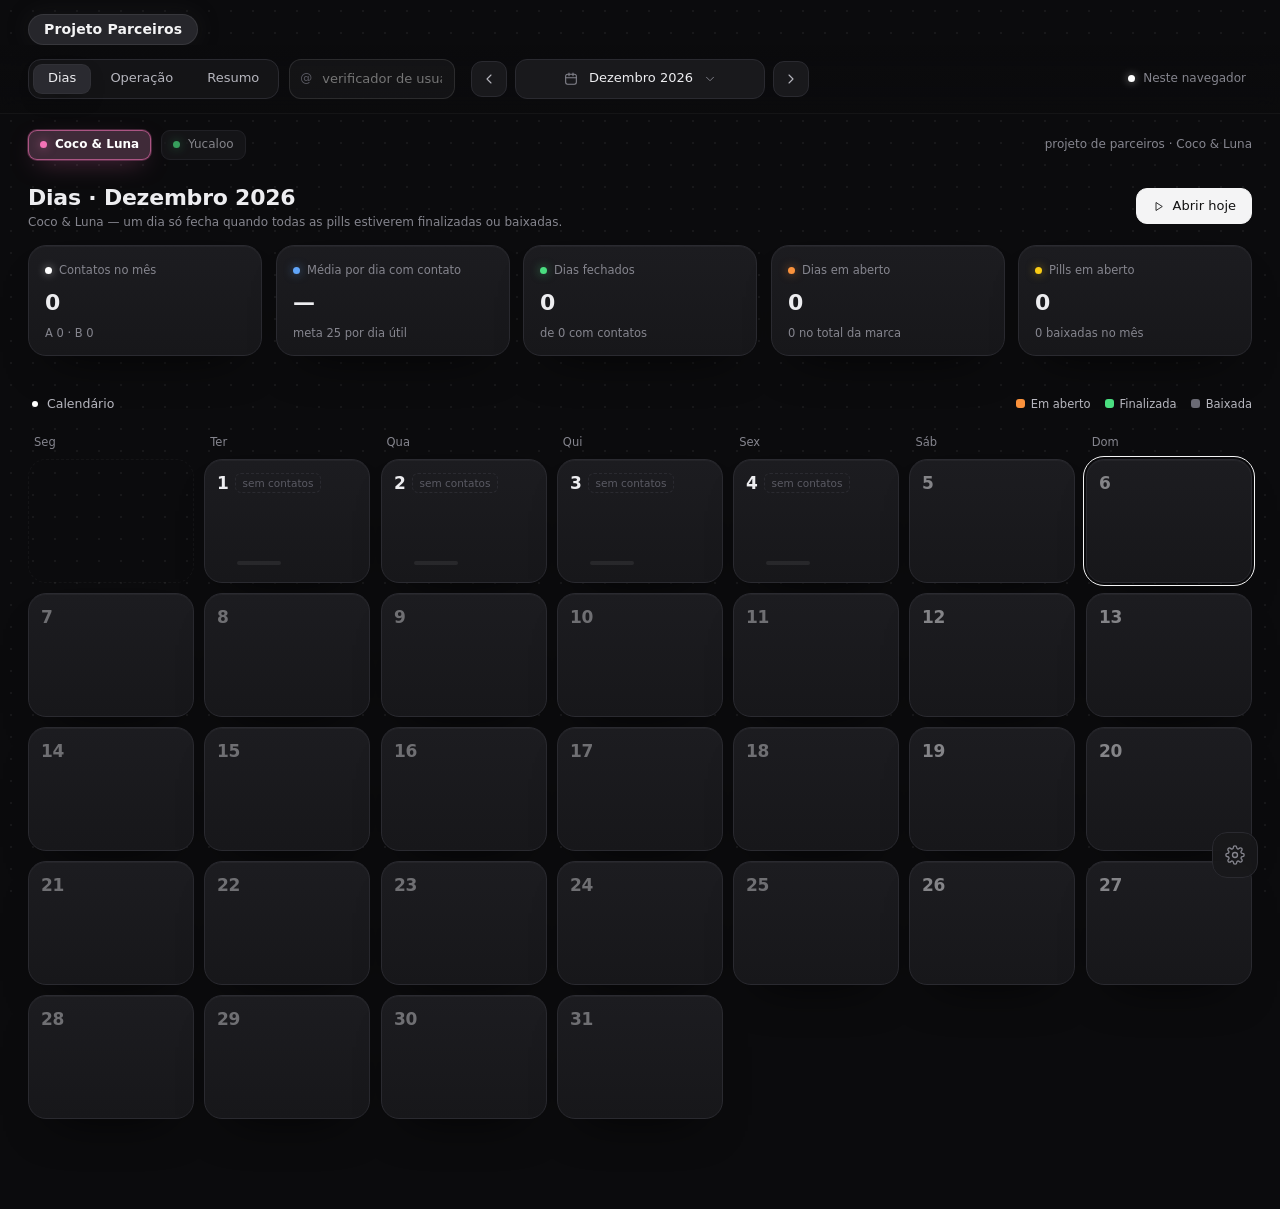
==== parceiros/index.html @ 81292391 "Parceiros: um painel por país (BR/US) com bandeiras no topo; marca em destaque na operação Co-Author" ====
<!doctype html>
<html lang="pt-BR"><head><meta charset="utf-8"><meta name="viewport" content="width=device-width,initial-scale=1,viewport-fit=cover">
<meta name="theme-color" content="#0b0b0d">
<title>Projeto Parceiros</title>
<style>
:root{box-sizing:border-box;padding-top:env(safe-area-inset-top,0px);padding-bottom:env(safe-area-inset-bottom,0px)}html{scroll-padding-top:env(safe-area-inset-top,0px)}[hidden]:not([hidden=until-found i]){display:none!important}
:root{
  --bg:#0b0b0d; --canvas:#101012; --node:#19191c; --node-2:#1f1f23; --well:#141416; --line:#2a2a30; --line-2:#36363d;
  --text:#ededf0; --text-2:#b6b6be; --muted:#85858e; --dim:#5a5a63;
  --green:#4ade80; --yellow:#facc15; --red:#f87171; --blue:#60a5fa; --pink:#f472b6; --orange:#fb923c; --violet:#a78bfa; --cyan:#22d3ee;
  --accent:#e7e7ea; --radius:18px; --r-sm:12px;
  --ease:cubic-bezier(.2,.8,.2,1);
  --font:"Inter","SF Pro Display","Segoe UI Variable","Segoe UI",system-ui,-apple-system,Roboto,"Helvetica Neue",Arial,sans-serif;
  --mono:"JetBrains Mono","SF Mono",ui-monospace,Menlo,Consolas,monospace;
  color-scheme:dark;
  --gut:max(28px,calc((100vw - 1560px) / 2));
}
*{box-sizing:border-box;margin:0;padding:0}
html,body{height:100%}
body{background:var(--bg);color:var(--text);font-family:var(--font);font-size:13px;line-height:1.45;-webkit-font-smoothing:antialiased;overflow-x:hidden;
  background-image:radial-gradient(rgba(255,255,255,.055) 1px,transparent 1.2px);background-size:22px 22px;background-attachment:fixed}
button,input,select,textarea{font:inherit;color:inherit}
button{cursor:pointer;background:none;border:0}
::selection{background:rgba(96,165,250,.35)}
.num,.mono{font-variant-numeric:tabular-nums}
.mono{font-family:var(--mono);font-size:11.5px}
svg.i{width:16px;height:16px;stroke:currentColor;fill:none;stroke-width:1.6;stroke-linecap:round;stroke-linejoin:round;flex:none}

/* ---------- top bar ---------- */
.top{position:sticky;top:env(safe-area-inset-top,0px);z-index:40;display:grid;grid-template-columns:1fr auto 1fr;align-items:center;gap:16px;padding:14px var(--gut);
  background:linear-gradient(180deg,rgba(11,11,13,.96),rgba(11,11,13,.78));backdrop-filter:blur(14px);-webkit-backdrop-filter:blur(14px);border-bottom:1px solid rgba(255,255,255,.04)}
.top-l{display:flex;align-items:center;gap:10px;min-width:0}
.logo{width:34px;height:34px;display:grid;place-items:center;border-radius:11px;margin-right:6px}
.logo svg{width:24px;height:24px}
.pill{height:36px;padding:0 15px;border-radius:11px;background:var(--node);border:1px solid var(--line);display:inline-flex;align-items:center;gap:8px;color:var(--text-2);
  transition:background .25s var(--ease),color .25s,border-color .25s,transform .2s var(--ease);white-space:nowrap}
.pill:hover{background:var(--node-2);color:var(--text)}
.pill:active{transform:scale(.97)}
.pill.on{background:#26262b;color:var(--text);border-color:var(--line-2);box-shadow:0 0 0 1px rgba(255,255,255,.03) inset,0 8px 24px -12px rgba(0,0,0,.8)}
.pill.white{background:#f4f4f5;color:#111;border-color:#f4f4f5;font-weight:500}
.pill.white:hover{background:#fff}
.pill.ghost{background:transparent}
.pill.sm{height:30px;padding:0 11px;border-radius:9px;font-size:12px}
.pill.icon{width:36px;padding:0;justify-content:center}
.pill.sm.icon{width:30px}
.pill.danger{color:var(--red)}
.pill:disabled{opacity:.4;pointer-events:none}
.seg{display:inline-flex;gap:4px;padding:4px;border-radius:13px;background:rgba(25,25,28,.7);border:1px solid var(--line)}
.seg .pill{height:30px;border:0;background:transparent;border-radius:9px}
.seg .pill.on{background:#2a2a30}
.dot{width:7px;height:7px;border-radius:50%;background:var(--dim);flex:none;display:inline-block}
.dot.g{background:var(--green);box-shadow:0 0 10px rgba(74,222,128,.55)}
.dot.y{background:var(--yellow);box-shadow:0 0 10px rgba(250,204,21,.5)}
.dot.r{background:var(--red);box-shadow:0 0 10px rgba(248,113,113,.5)}
.dot.b{background:var(--blue);box-shadow:0 0 10px rgba(96,165,250,.55)}
.dot.w{background:#fff;box-shadow:0 0 8px rgba(255,255,255,.5)}
.month{display:flex;align-items:center;gap:8px}
.month-btn{height:40px;padding:0 20px;border-radius:12px;background:var(--node);border:1px solid var(--line);display:flex;align-items:center;gap:10px;font-weight:500;min-width:200px;justify-content:center;transition:background .2s}
.month-btn:hover{background:var(--node-2)}
.top-r{display:flex;justify-content:flex-end;align-items:center;gap:8px}
.hcheck{position:relative;width:230px;min-width:0}
.hcheck .inp{width:100%;height:40px;border-radius:12px;background:rgba(255,255,255,.04);border-color:rgba(255,255,255,.1);padding-left:30px;transition:border-color .2s var(--ease),background .2s var(--ease)}
.hcheck .inp:focus{outline:none;border-color:rgba(255,255,255,.2);background:rgba(255,255,255,.06)}
.hcheck .pre{left:13px;font-size:13px}
.hc-res{position:absolute;left:0;top:calc(100% + 8px);width:400px;max-width:calc(100vw - 32px);z-index:60;padding:10px;border-radius:14px;background:rgba(28,28,32,.92);border:1px solid rgba(255,255,255,.12);backdrop-filter:blur(18px) saturate(1.4);-webkit-backdrop-filter:blur(18px) saturate(1.4);box-shadow:0 24px 48px -20px rgba(0,0,0,.9);opacity:0;transform:translateY(-4px);pointer-events:none;transition:opacity .18s var(--ease),transform .18s var(--ease)}
.hcheck.open .hc-res:not(:empty){opacity:1;transform:none;pointer-events:auto}
.hc-v{display:flex;align-items:center;gap:9px;padding:4px 4px 8px;font-weight:500}
.hc-v .sub{font-weight:400;margin-left:auto;white-space:nowrap}
.hc-v.ok{color:var(--green)}.hc-v.no{color:var(--yellow)}.hc-v.run{color:#fb923c}
.hc-row{display:flex;align-items:flex-start;gap:9px;width:100%;padding:8px;border-radius:10px;text-align:left;color:var(--text-2);cursor:pointer;transition:background .15s}
.hc-row:hover{background:rgba(255,255,255,.06)}
.hc-row>.dot{margin-top:5px}.hc-row .hc-b{flex:1;min-width:0}.hc-row .hc-l{display:flex;align-items:center;gap:6px}.hc-row .hc-l .flag,.hc-row .hc-l svg{flex:none}
.hc-row small{display:block;color:var(--muted);font-size:11.5px;margin-top:3px}
.hc-st{flex:none;margin-left:auto;font-size:11px;padding:3px 8px;border-radius:20px;border:1px solid rgba(255,255,255,.12);white-space:nowrap}
.save-st{display:flex;align-items:center;gap:8px;font-size:12px;color:var(--muted);padding:0 6px;white-space:nowrap}
.brandbar{display:flex;align-items:center;gap:10px;padding:16px var(--gut) 0}
.c-flags .pill{padding:0 9px}.c-flags svg{width:22px;height:15px;border-radius:3px;display:block;opacity:.45;filter:saturate(.5);transition:opacity .2s,filter .2s}.c-flags .pill.on svg,.c-flags .pill:hover svg{opacity:1;filter:none}
.bpill.on{background:color-mix(in srgb,var(--bc) 16%,#1c1c20);border-color:color-mix(in srgb,var(--bc) 60%,transparent);box-shadow:0 0 0 1px color-mix(in srgb,var(--bc) 25%,transparent),0 8px 26px -10px color-mix(in srgb,var(--bc) 55%,transparent);color:#fff;font-weight:600}
.bpill:not(.on){opacity:.7}.bpill:not(.on):hover{opacity:1}
.tree-node.branded{border-color:color-mix(in srgb,var(--bc) 45%,var(--line));box-shadow:0 0 0 1px color-mix(in srgb,var(--bc) 14%,transparent),0 0 60px -24px color-mix(in srgb,var(--bc) 70%,transparent),0 24px 48px -28px rgba(0,0,0,.85)}
.brand-tag{display:inline-flex;align-items:center;gap:9px;height:32px;padding:0 14px;border-radius:11px;font-size:14px;font-weight:600;color:#fff;background:color-mix(in srgb,var(--bc) 18%,rgba(255,255,255,.03));border:1px solid color-mix(in srgb,var(--bc) 55%,transparent);backdrop-filter:blur(10px) saturate(1.4);-webkit-backdrop-filter:blur(10px) saturate(1.4)}
.brand-tag .dot{width:9px;height:9px;border-radius:50%;background:var(--bc);box-shadow:0 0 10px var(--bc)}
.brand-tag small{font-size:11.5px;font-weight:400;color:var(--muted)}.brand-tag small:empty{display:none}
.brand-tag.sm{height:24px;padding:0 9px;font-size:12px;border-radius:8px;gap:7px}.brand-tag.sm .dot{width:7px;height:7px}
@media (max-width:600px){.op-acts{flex-wrap:wrap}.op-acts .op-sel{flex:1 1 100%}.op-acts .op-sel .inp{width:100%}.op-acts>.pill.white{flex:1 1 100%;justify-content:center}}
.np-b{margin-left:8px;padding:2px 8px;border-radius:7px;font-size:12px;font-weight:600;color:#fff;background:var(--bc)}
._unused{}
.logo-slot{position:relative;display:flex;align-items:center;justify-content:center;gap:10px;height:74px;min-width:260px;padding:0 22px;border-radius:16px;border:1px dashed var(--line-2);color:var(--muted);background:rgba(25,25,28,.5);transition:all .25s var(--ease);cursor:pointer}
.logo-slot:hover{color:var(--text);border-color:#55555e}
.logo-slot.has{border-color:transparent;background:none;min-width:0;padding:0}
.logo-slot.has:hover{border-color:var(--line)}
.logo-slot img{max-height:74px;width:auto;max-width:min(520px,80vw);display:block;transition:transform .4s var(--ease),filter .4s}
.logo-slot.has:hover img{transform:scale(1.02);filter:drop-shadow(0 0 18px rgba(255,255,255,.12))}
.logo-x{position:absolute;top:-8px;right:-8px;width:24px;height:24px;border-radius:50%;background:#26262b;border:1px solid var(--line-2);display:grid;place-items:center;opacity:0;transition:opacity .2s;color:var(--text-2)}
.logo-x svg{width:12px;height:12px}
.logo-slot.has:hover .logo-x{opacity:1}
.sub{color:var(--muted);font-size:12px}
.title-c{text-align:center;color:var(--muted);font-size:12px;letter-spacing:.02em;padding-top:10px}

/* ---------- layout ---------- */
main{padding:22px var(--gut) 90px}
.view{animation:viewIn .5s var(--ease) both}
@keyframes viewIn{from{opacity:0;transform:translateY(10px)}to{opacity:1;transform:none}}
.rise{animation:rise .6s var(--ease) both;animation-delay:calc(var(--d,0) * 55ms)}
@keyframes rise{from{opacity:0;transform:translateY(14px) scale(.985)}to{opacity:1;transform:none}}
.label{display:flex;align-items:center;gap:9px;color:var(--text-2);font-size:12.5px;margin:0 0 10px 4px;min-height:40px}
.label .dot{background:#fff;width:6px;height:6px}
.node{position:relative;background:linear-gradient(180deg,#1c1c20,#17171a);border:1px solid var(--line);border-radius:var(--radius);
  box-shadow:0 1px 0 rgba(255,255,255,.035) inset,0 24px 48px -28px rgba(0,0,0,.85);transition:border-color .3s,transform .3s var(--ease),box-shadow .3s}
.node.pad{padding:18px}
.node.hov:hover{border-color:var(--line-2);transform:translateY(-2px)}
.well{background:var(--well);border:1px solid rgba(255,255,255,.04);border-radius:var(--r-sm)}
.node-h{display:flex;align-items:center;justify-content:space-between;gap:10px;margin-bottom:14px}
.node-h .t{display:flex;align-items:center;gap:9px;font-weight:500}
.glow{overflow:hidden}
.glow::before{content:"";position:absolute;inset:-40% -30% auto auto;width:70%;height:120%;pointer-events:none;
  background:radial-gradient(closest-side,var(--gc,rgba(244,114,182,.22)),transparent 70%);filter:blur(10px);opacity:.9;animation:breathe 7s ease-in-out infinite}
.glow::after{content:"";position:absolute;inset:auto auto -50% -20%;width:60%;height:100%;pointer-events:none;
  background:radial-gradient(closest-side,var(--gc2,rgba(96,165,250,.16)),transparent 70%);filter:blur(10px);animation:breathe 9s ease-in-out infinite reverse}
@keyframes breathe{0%,100%{transform:translate(0,0) scale(1);opacity:.75}50%{transform:translate(-14px,10px) scale(1.12);opacity:1}}
.glow>*{position:relative;z-index:1}
.grid{display:grid;gap:18px}
.g2{grid-template-columns:1fr 1fr}
.g3{grid-template-columns:repeat(3,1fr)}
.row{display:flex;align-items:center;gap:10px}
.between{display:flex;align-items:center;justify-content:space-between;gap:12px}
.sp{flex:1}
.mt{margin-top:18px}.mt2{margin-top:28px}.mb{margin-bottom:14px}
h1{font-size:22px;font-weight:600;letter-spacing:-.01em}
h2{font-size:15px;font-weight:600}
h3{font-size:13px;font-weight:600}
.muted{color:var(--muted)}.dim{color:var(--dim)}
.pos{color:var(--green)}.neg{color:var(--red)}
.tag{display:inline-flex;align-items:center;gap:6px;height:22px;padding:0 8px;border-radius:7px;font-size:11px;background:#232328;color:var(--text-2);border:1px solid var(--line)}
.tag.g{background:rgba(74,222,128,.12);color:#86efac;border-color:rgba(74,222,128,.25)}
.tag.r{background:rgba(248,113,113,.12);color:#fca5a5;border-color:rgba(248,113,113,.25)}
.tag.y{background:rgba(250,204,21,.12);color:#fde68a;border-color:rgba(250,204,21,.25)}
.tag.b{background:rgba(96,165,250,.12);color:#bfdbfe;border-color:rgba(96,165,250,.25)}
.cursor-tag{position:absolute;padding:2px 8px;border-radius:6px;font-size:11px;font-weight:500;color:#111;pointer-events:none}

/* ---------- KPI ---------- */
.kpis{display:grid;grid-template-columns:repeat(6,1fr);gap:14px}
.kpi{padding:16px 16px 14px}
.kpi .k{color:var(--muted);font-size:11.5px;display:flex;align-items:center;gap:7px}
.kpi .v{font-size:22px;font-weight:600;letter-spacing:-.02em;margin:8px 0 6px;white-space:nowrap}
.kpi .d{font-size:11.5px;display:flex;align-items:center;gap:6px;color:var(--muted)}
.delta{display:inline-flex;align-items:center;gap:3px;font-weight:500}
.delta.up{color:var(--green)}.delta.down{color:var(--red)}.delta.flat{color:var(--muted)}

/* ---------- flow ---------- */
.flow{position:relative;display:grid;grid-template-columns:minmax(220px,1fr) minmax(260px,1.15fr) minmax(250px,1fr);gap:80px;align-items:center;padding:8px 4px}
.flow svg.wires{position:absolute;inset:0;width:100%;height:100%;pointer-events:none;overflow:visible;z-index:0}
.flow .col{display:flex;flex-direction:column;gap:12px;position:relative;z-index:1}
.chnode{padding:12px 14px;display:grid;grid-template-columns:auto 1fr auto;gap:4px 10px;align-items:center}
.chnode .nm{font-weight:500;font-size:12.5px;white-space:nowrap;overflow:hidden;text-overflow:ellipsis}
.chnode .vv{font-weight:600}
.chnode .ss{grid-column:2/4;display:flex;justify-content:space-between;color:var(--muted);font-size:11.5px}
.chnode.zero{opacity:.55}
.port{position:absolute;width:9px;height:9px;border-radius:50%;background:#0b0b0d;border:2px solid var(--line-2);top:50%;transform:translateY(-50%)}
.port.r{right:-5px}.port.l{left:-5px}
.wire{fill:none;stroke-linecap:round}
.wire.flowing{stroke-dasharray:3 9;animation:flow 1.6s linear infinite}
@keyframes flow{to{stroke-dashoffset:-24}}
@keyframes draw{to{stroke-dashoffset:0}}
.stat-list{display:flex;flex-direction:column}
.stat-list .li{display:flex;justify-content:space-between;align-items:center;padding:7px 2px;border-bottom:1px dashed rgba(255,255,255,.06);gap:10px}
.stat-list .li:last-child{border-bottom:0}
.stat-list .li .lk{color:var(--muted);display:flex;align-items:center;gap:8px}
.big{font-size:30px;font-weight:600;letter-spacing:-.03em}
.result-node{--gc:rgba(74,222,128,.22);--gc2:rgba(96,165,250,.18)}
.result-node.neg{--gc:rgba(248,113,113,.25);--gc2:rgba(244,114,182,.18)}

/* ---------- DRE ---------- */
.dre .ln{display:grid;grid-template-columns:minmax(230px,1.5fr) 1.2fr 110px 56px;gap:12px;align-items:center;padding:8px 6px;border-radius:9px;transition:background .2s}
.dre .ln.click{cursor:pointer}
.dre .ln.click:hover{background:rgba(255,255,255,.025)}
.dre .ln .n{display:flex;align-items:center;gap:8px;color:var(--text-2)}
.dre .ln.total{border-top:1px solid var(--line);margin-top:4px;padding-top:12px}
.dre .ln.total .n{color:var(--text);font-weight:600}
.dre .ln .vv{text-align:right;font-weight:500}
.dre .ln .pp{text-align:right;color:var(--muted);font-size:11.5px}
.bar-track{height:8px;border-radius:4px;background:rgba(255,255,255,.04);overflow:hidden;position:relative}
.bar-fill{height:100%;border-radius:4px;transform-origin:left;animation:grow 1s var(--ease) both;animation-delay:calc(var(--d,0) * 45ms)}
@keyframes grow{from{transform:scaleX(0)}to{transform:scaleX(1)}}
.dre .sub-l{padding:0 6px 6px 30px;display:none}
.dre .sub-l.open{display:block;animation:viewIn .35s var(--ease)}
.dre .sub-l .li{display:flex;justify-content:space-between;padding:4px 0;color:var(--muted);font-size:12px;border-bottom:1px dashed rgba(255,255,255,.05)}
.chev{transition:transform .25s var(--ease)}
.open>.chev,.ln.opened .chev{transform:rotate(90deg)}

/* ---------- tables ---------- */
.tbl{width:100%;border-collapse:separate;border-spacing:0}
.tbl th{font-weight:500;color:var(--muted);font-size:11.5px;text-align:right;padding:9px 10px;border-bottom:1px solid var(--line);white-space:nowrap}
.tbl th:first-child,.tbl td:first-child{text-align:left}
.tbl td{padding:10px;text-align:right;border-bottom:1px solid rgba(255,255,255,.04);white-space:nowrap}
.tbl tr.click{cursor:pointer}
.tbl tr.click:hover td{background:rgba(255,255,255,.02)}
.tbl tr.sum td{font-weight:600;border-top:1px solid var(--line-2);border-bottom:0}
.tbl tr.subrow{display:none}.tbl tr.subrow.show{display:table-row}
.static,.static .rise,.static .bar-fill,.static .bar-anim{animation:none!important}
.tbl tr.subrow td{color:var(--muted);font-size:12px;background:rgba(0,0,0,.15)}
.tbl .nm{display:flex;align-items:center;gap:9px}
.scroll-x{overflow-x:auto}
.split{display:flex;height:6px;border-radius:3px;overflow:hidden;gap:2px;min-width:90px;background:rgba(255,255,255,.04)}
.split i{display:block;height:100%;border-radius:3px}

/* ---------- forms ---------- */
.field{display:flex;flex-direction:column;gap:6px}
.field>span{color:var(--muted);font-size:11.5px;display:flex;justify-content:space-between;gap:8px}
.field>span em{font-style:normal;color:var(--dim)}
.inp{height:38px;border-radius:10px;background:var(--well);border:1px solid var(--line);padding:0 12px;outline:none;width:100%;transition:border-color .2s,box-shadow .2s,background .2s}
.inp:hover{border-color:var(--line-2)}
.inp:focus{border-color:#4b4b55;box-shadow:0 0 0 3px rgba(255,255,255,.05);background:#18181b}
.inp:disabled{opacity:.55}
.inp.r{text-align:right;font-variant-numeric:tabular-nums}
.inp.sm{height:32px;border-radius:8px;padding:0 10px}
select.inp.sm{padding-right:28px;background-position:right 10px center;text-overflow:ellipsis}
select.inp{appearance:none;-webkit-appearance:none;padding-right:30px;background-image:url("data:image/svg+xml,%3Csvg xmlns='http://www.w3.org/2000/svg' width='10' height='6'%3E%3Cpath d='M1 1l4 4 4-4' stroke='%23aaa' fill='none' stroke-width='1.5'/%3E%3C/svg%3E");background-repeat:no-repeat;background-position:right 12px center}
.affix{position:relative}
.affix .pre{position:absolute;left:11px;top:50%;transform:translateY(-50%);color:var(--dim);font-size:12px;pointer-events:none}
.affix .inp{padding-left:32px}
.affix .suf{position:absolute;right:11px;top:50%;transform:translateY(-50%);color:var(--dim);font-size:12px;pointer-events:none}
.affix.s .inp{padding-left:12px;padding-right:28px}
.fgrid{display:grid;grid-template-columns:repeat(2,1fr);gap:14px}
.fgrid.c3{grid-template-columns:repeat(3,1fr)}
.cat-h{display:flex;align-items:center;gap:8px;color:var(--text-2);font-size:12px;margin:18px 0 10px;font-weight:500}
.cat-h:first-child{margin-top:0}
.cat-h .ln{flex:1;height:1px;background:var(--line)}
.switch{position:relative;width:34px;height:20px;border-radius:20px;background:#2c2c32;transition:background .25s;flex:none;display:inline-block}
.switch::after{content:"";position:absolute;top:3px;left:3px;width:14px;height:14px;border-radius:50%;background:#9a9aa3;transition:transform .3s var(--ease),background .25s}
.switch.on{background:rgba(74,222,128,.3)}
.switch.on::after{transform:translateX(14px);background:var(--green)}
.hint{font-size:11.5px;color:var(--dim)}

/* ---------- entry ---------- */
.entry{display:grid;grid-template-columns:250px 1fr 330px;gap:18px;align-items:start}
.rail{display:flex;flex-direction:column;gap:8px;position:sticky;top:96px}
.rail .it{display:grid;grid-template-columns:auto 1fr;gap:2px 10px;align-items:center;padding:11px 13px;border-radius:13px;background:var(--node);border:1px solid var(--line);text-align:left;transition:all .25s var(--ease)}
.rail .it:hover{background:var(--node-2);transform:translateX(2px)}
.rail .it.on{border-color:#4a4a52;background:#232327;box-shadow:0 10px 30px -18px rgba(0,0,0,.9)}
.rail .it .nm{font-weight:500;white-space:nowrap;overflow:hidden;text-overflow:ellipsis}
.rail .it .vv{grid-column:2;color:var(--muted);font-size:11.5px}
.rail .sep{height:1px;background:var(--line);margin:6px 4px}
.sticky{position:sticky;top:96px}
.ptable{width:100%;border-collapse:separate;border-spacing:0}
.ptable th{font-weight:500;color:var(--muted);font-size:11.5px;text-align:left;padding:0 8px 8px}
.ptable td{padding:6px 8px;border-top:1px solid rgba(255,255,255,.04);vertical-align:middle}
.ptable td.r,.ptable th.r{text-align:right}
.pimg{width:34px;height:34px;border-radius:9px;background:#232328 center/cover no-repeat;border:1px solid var(--line);flex:none;display:grid;place-items:center;color:var(--dim)}
.lock-banner{display:flex;align-items:center;gap:10px;padding:11px 14px;border-radius:12px;background:rgba(250,204,21,.07);border:1px solid rgba(250,204,21,.2);color:#fde68a;margin-bottom:14px}
.empty{padding:46px 20px;text-align:center;color:var(--muted)}
.empty h3{color:var(--text);margin-bottom:6px;font-size:14px}
.rowline{display:grid;gap:10px;align-items:center;padding:8px 0;border-top:1px solid rgba(255,255,255,.04)}
.rowline:first-child{border-top:0}
.addrow{width:100%;height:38px;border-radius:10px;border:1px dashed var(--line-2);color:var(--muted);display:flex;align-items:center;justify-content:center;gap:8px;transition:all .2s;margin-top:8px}
.addrow:hover{color:var(--text);border-color:#55555e;background:rgba(255,255,255,.02)}

/* ---------- products ---------- */
.pgrid{display:grid;grid-template-columns:repeat(auto-fill,minmax(230px,1fr));gap:16px}
.pcard{padding:12px;cursor:pointer}
.pcard .ph{aspect-ratio:4/3;border-radius:12px;background:#141416 center/cover no-repeat;border:1px solid rgba(255,255,255,.04);display:grid;place-items:center;color:var(--dim);margin-bottom:12px;overflow:hidden;position:relative}
.pcard .ph svg{width:28px;height:28px}
.pcard .nm{font-weight:500;margin-bottom:2px}
.pcard .cost{display:flex;justify-content:space-between;margin-top:10px;padding-top:10px;border-top:1px dashed rgba(255,255,255,.07)}
.pcard.new{display:grid;place-items:center;min-height:250px;border-style:dashed;background:transparent;color:var(--muted);box-shadow:none}
.pcard.new:hover{color:var(--text);border-color:#4a4a52}
.drop{aspect-ratio:1;border-radius:14px;border:1px dashed var(--line-2);display:grid;place-items:center;text-align:center;color:var(--muted);cursor:pointer;background:var(--well) center/cover no-repeat;transition:border-color .2s;position:relative;overflow:hidden}
.drop:hover,.drop.over{border-color:#6a6a74}

/* ---------- modal / toast / popover ---------- */
.scrim{position:fixed;inset:0;background:rgba(5,5,7,.6);backdrop-filter:blur(6px);-webkit-backdrop-filter:blur(6px);z-index:80;display:grid;place-items:center;padding:20px;animation:fade .25s both}
@keyframes fade{from{opacity:0}}
.modal{width:min(640px,100%);max-height:calc(100vh - 40px);overflow:auto;padding:22px;animation:pop .35s var(--ease) both}
.modal.wide{width:min(860px,100%)}
@keyframes pop{from{opacity:0;transform:translateY(12px) scale(.97)}}
.modal-f{display:flex;justify-content:flex-end;gap:8px;margin-top:20px}
.toasts{position:fixed;bottom:22px;left:50%;transform:translateX(-50%);z-index:90;display:flex;flex-direction:column;gap:8px;align-items:center}
.toast{padding:10px 16px;border-radius:12px;background:#222226;border:1px solid var(--line-2);display:flex;gap:9px;align-items:center;box-shadow:0 20px 40px -10px rgba(0,0,0,.7);animation:pop .3s var(--ease) both}
.pop{position:absolute;z-index:70;padding:14px;width:290px;animation:pop .25s var(--ease) both}
.mgrid{display:grid;grid-template-columns:repeat(3,1fr);gap:6px;margin-top:10px}
.mgrid button{height:36px;border-radius:9px;background:var(--well);border:1px solid transparent;position:relative;color:var(--text-2);transition:all .2s}
.mgrid button:hover{border-color:var(--line-2);color:var(--text)}
.mgrid button.on{background:#f4f4f5;color:#111;font-weight:500}
.mgrid button .dot{position:absolute;top:5px;right:6px;width:5px;height:5px}
.tip{position:fixed;z-index:95;pointer-events:none;padding:9px 11px;border-radius:10px;background:#232327;border:1px solid var(--line-2);font-size:12px;box-shadow:0 16px 30px -10px rgba(0,0,0,.8);min-width:150px;transition:opacity .15s;opacity:0}
.tip .tr{display:flex;justify-content:space-between;gap:14px;align-items:center}
.tip .th{color:var(--muted);margin-bottom:5px}
.corner{position:fixed;right:24px;bottom:20px;text-align:right;color:var(--dim);font-family:var(--mono);font-size:11px;line-height:1.7;pointer-events:none;z-index:5}
.legend{display:flex;flex-wrap:wrap;gap:6px 14px;color:var(--text-2);font-size:11.5px}
.legend span{display:inline-flex;align-items:center;gap:6px}
.legend i{width:9px;height:9px;border-radius:3px;display:inline-block}
.chart svg text{fill:var(--muted);font-size:10.5px;font-family:var(--font)}
.chart .gridl{stroke:rgba(255,255,255,.06)}
.chart .hit{fill:transparent;cursor:crosshair}
.bar-anim{transform-box:fill-box;transform-origin:bottom;animation:barUp .9s var(--ease) both;animation-delay:calc(var(--d,0) * 40ms)}
@keyframes barUp{from{transform:scaleY(0)}}
.chk{display:inline-flex;align-items:center;gap:8px;cursor:pointer;user-select:none}

@media (max-width:1280px){.kpis{grid-template-columns:repeat(3,1fr)}.entry{grid-template-columns:220px 1fr}.entry>.sticky{grid-column:1/-1;position:static}}
@media (max-width:1000px){
  .hcheck{flex:1 1 100%;width:auto}.hc-res{width:100%}
  .top{grid-template-columns:1fr;justify-items:stretch;padding:12px 16px;position:static}.top-l .seg{overflow-x:auto;max-width:calc(100vw - 80px);scrollbar-width:none}.top-l .logo{display:none}.top-r,.top-l{justify-content:space-between;flex-wrap:wrap}.month{justify-content:center}
  main{padding:16px 16px 80px}.hero{padding:16px 16px 4px;min-height:0}.brandbar{padding:12px 16px 0;flex-wrap:wrap}
  .flow{grid-template-columns:1fr;gap:16px}.flow svg.wires,.port{display:none}
  .g2,.g3{grid-template-columns:1fr}.entry{grid-template-columns:1fr}.rail{position:static;flex-direction:row;overflow-x:auto}.rail .it{min-width:170px}.rail .sep{display:none}
  .fgrid,.fgrid.c3{grid-template-columns:1fr}.kpis{grid-template-columns:repeat(2,1fr)}.corner{display:none}
  .dre .ln{grid-template-columns:1fr 90px 46px}.dre .ln .bar-track{display:none}
}
@media (prefers-reduced-motion:reduce){*,*::before,*::after{animation-duration:.01ms!important;animation-iteration-count:1!important;transition-duration:.01ms!important}}

/* ---------- bloqueio ---------- */
#app{transition:filter .5s var(--ease)}
body.locked #app{filter:blur(18px) saturate(.7);pointer-events:none;user-select:none}
body.locked{overflow:hidden}
.hero{display:flex;justify-content:center;padding:22px var(--gut) 0}
.hero img{display:block;width:auto;max-width:min(560px,86vw);animation:viewIn .6s var(--ease) both}
.titlebar{padding:14px var(--gut) 0;display:flex}
.titlebar:empty{display:none}
.title-pill{display:inline-flex;align-items:center;border-radius:999px;font-weight:600;letter-spacing:.01em;line-height:1.2;max-width:100%;overflow:hidden;text-overflow:ellipsis;white-space:nowrap;border:1px solid rgba(255,255,255,.08);transition:all .3s var(--ease)}
#gate{position:fixed;inset:0;z-index:100;display:grid;place-items:center;padding:20px;background:rgba(8,8,10,.35);animation:fade .35s both}
#gate.soft{background:rgba(8,8,10,.55);backdrop-filter:blur(10px);-webkit-backdrop-filter:blur(10px)}
#gate.out{animation:fadeOut .42s var(--ease) forwards}
@keyframes fadeOut{to{opacity:0;transform:scale(1.02)}}
.gate-in{width:min(220px,80vw);height:54px;border-radius:16px;background:rgba(25,25,28,.85);border:1px solid var(--line-2);color:var(--text);text-align:center;font-size:22px;letter-spacing:.5em;padding-left:.5em;outline:none;box-shadow:0 30px 60px -20px rgba(0,0,0,.9);transition:border-color .2s,box-shadow .2s;animation:pop .45s var(--ease) both}
.gate-in:focus{border-color:#55555e;box-shadow:0 0 0 4px rgba(255,255,255,.05),0 30px 60px -20px rgba(0,0,0,.9)}
.shake{animation:shake .4s}
@keyframes shake{20%,60%{transform:translateX(-8px)}40%,80%{transform:translateX(8px)}}
.range{width:100%;accent-color:#f4f4f5}
a.pill{text-decoration:none}

/* ---------- parceiros ---------- */
:focus-visible{outline:2px solid #60a5fa;outline-offset:2px}
.boot{display:flex;align-items:center;gap:10px;justify-content:center;padding:120px 20px;color:var(--muted)}
.dot.o{background:#fb923c;box-shadow:0 0 10px rgba(251,146,60,.55)}
.tag.o{background:rgba(251,146,60,.12);color:#fdba74;border-color:rgba(251,146,60,.28)}
.bcount{min-width:18px;height:18px;padding:0 5px;border-radius:6px;background:rgba(251,146,60,.16);color:#fdba74;font-size:11px;display:inline-grid;place-items:center;font-variant-numeric:tabular-nums}
.month-btn{min-width:250px}
.month-btn.sm{height:32px;min-width:0;padding:0 14px;border-radius:10px;font-size:12.5px}
.top .month{flex-wrap:nowrap}
.kpis.k5{grid-template-columns:repeat(5,1fr)}
.kpi .v{font-variant-numeric:tabular-nums}
.grid.eq{align-items:stretch}
.col-node{display:flex;flex-direction:column;min-width:0}
.node.fill{flex:1}
.empty{padding:34px 16px}
input[type=date].inp{color-scheme:dark}
textarea.inp{height:auto;min-height:84px;padding:10px 12px;resize:vertical;line-height:1.5}
.field.full{grid-column:1/-1}
.ro{height:38px;border-radius:10px;border:1px dashed var(--line);display:flex;align-items:center;padding:0 12px;color:var(--text-2);background:rgba(255,255,255,.015)}
.chk{display:flex;align-items:center;gap:10px;cursor:pointer;color:var(--text-2)}
.chk input{width:16px;height:16px;accent-color:#4ade80}
.colorin{width:100%;height:32px;border:1px solid var(--line);border-radius:8px;background:var(--well);cursor:pointer}
.colorin.big{height:38px;border-radius:10px}
.av{width:26px;height:26px;border-radius:50%;display:inline-grid;place-items:center;font-size:10px;font-weight:700;background:#2a2a30;color:var(--text-2);border:1px solid var(--line-2);flex:none}
.warn{display:flex;gap:10px;align-items:flex-start;padding:11px 13px;border-radius:12px;background:rgba(250,204,21,.07);border:1px solid rgba(250,204,21,.22);color:#fde68a;font-size:12.5px}
.warn svg{flex:none;margin-top:1px}

/* ---------- dias ---------- */
.pend-box{padding:10px}
.pend{display:grid;grid-template-columns:repeat(auto-fill,minmax(236px,1fr));gap:6px}
.pchip{display:grid;grid-template-columns:44px auto auto 1fr;align-items:center;gap:8px;height:32px;padding:0 10px;border-radius:9px;background:var(--well);border:1px solid rgba(251,146,60,.22);color:var(--text-2);font-size:12px;text-align:left;transition:all .25s var(--ease)}
.pchip b{color:var(--text);font-weight:600}
.pchip .pc-ab{font-size:11px;white-space:nowrap}
.pchip:hover{border-color:#fb923c;background:rgba(251,146,60,.08)}
.pchip .age{justify-self:end;font-size:10.5px}
.pchip.late .age{height:18px;padding:0 5px;border-radius:5px;background:rgba(248,113,113,.14);color:#fca5a5;display:inline-grid;place-items:center}
.cal-h,.cal{display:grid;grid-template-columns:repeat(7,minmax(0,1fr));gap:10px}
.cal-h{margin-bottom:8px}.cal-h span{color:var(--muted);font-size:11.5px;padding-left:6px}
.dcell{height:124px;padding:11px 12px;display:flex;flex-direction:column;gap:8px;text-align:left;cursor:pointer;min-width:0;animation:rise .5s var(--ease) both;animation-delay:calc(var(--d) * 18ms)}
.dcell.blank{background:transparent;border:1px dashed rgba(255,255,255,.04);box-shadow:none;cursor:default;animation:none;border-radius:var(--radius)}
.dcell:not(.blank):hover{border-color:var(--line-2);transform:translateY(-2px)}
.dcell.st-open{border-color:rgba(251,146,60,.35);box-shadow:0 1px 0 rgba(255,255,255,.035) inset,0 0 0 1px rgba(251,146,60,.08) inset,0 24px 48px -28px rgba(251,146,60,.35)}
.dcell.st-closed{border-color:rgba(74,222,128,.28)}
.dcell.today{outline:1.5px solid #f4f4f5;outline-offset:2px}
.dcell.fut>*{opacity:.4}
.dcell.off:not(.st-open):not(.st-closed)>*{opacity:.5}
.dc-h{display:flex;align-items:center;justify-content:space-between;gap:6px;min-width:0}
.dc-n{font-size:17px;font-weight:600;letter-spacing:-.02em;font-variant-numeric:tabular-nums}
.dchip{display:inline-flex;align-items:center;gap:4px;height:20px;padding:0 7px;border-radius:6px;font-size:10.5px;white-space:nowrap;overflow:hidden;text-overflow:ellipsis}
.dchip.g{background:rgba(74,222,128,.12);color:#86efac}
.dchip.o{background:rgba(251,146,60,.14);color:#fdba74}
.dchip.m{color:var(--dim);border:1px dashed var(--line)}
.dc-dots{flex:1;display:flex;flex-wrap:wrap;gap:4px;align-content:flex-start;overflow:hidden}
.dc-dots i{width:9px;height:9px;border-radius:50%;display:block}
.dc-dots span{font-size:10px;color:var(--muted)}
.dc-f{display:flex;align-items:center;gap:8px;font-size:11px;color:var(--muted);font-variant-numeric:tabular-nums}
.dc-bar{width:44px;height:4px;border-radius:2px;background:rgba(255,255,255,.07);overflow:hidden}
.dc-bar i{display:block;height:100%;border-radius:2px}

/* ---------- operação ---------- */
.op-head{display:flex;align-items:flex-end;justify-content:space-between;gap:16px;margin-bottom:16px;flex-wrap:wrap}
.mseg{display:grid;grid-template-columns:1fr 1fr;gap:6px;padding:5px;border-radius:15px;background:rgba(25,25,28,.7);border:1px solid var(--line);min-width:min(620px,100%)}
.mseg button{display:flex;align-items:center;gap:12px;padding:9px 14px;border-radius:11px;text-align:left;color:var(--text-2);transition:all .25s var(--ease);min-width:0}
.mseg button:hover{background:var(--node-2);color:var(--text)}
.mseg button.on{background:#26262b;color:var(--text);box-shadow:0 0 0 1px color-mix(in srgb,var(--c) 45%,transparent) inset,0 10px 28px -16px var(--c)}
.mtag{width:30px;height:30px;border-radius:9px;display:grid;place-items:center;font-weight:700;color:#111;background:var(--c);flex:none;opacity:.55;transition:opacity .25s}
.mseg button.on .mtag{opacity:1}
.mtx{display:flex;flex-direction:column;min-width:0}.mtx .sh{display:none}.mtx b{font-weight:600;white-space:nowrap;overflow:hidden;text-overflow:ellipsis}.mtx small{color:var(--muted);font-size:11.5px}
.op-acts{display:flex;align-items:flex-end;gap:10px}
.op-sel{width:190px}
.tree-node{padding:0;overflow:hidden;background-image:radial-gradient(rgba(255,255,255,.05) 1px,transparent 1.2px),linear-gradient(180deg,#19191c,#141417);background-size:20px 20px,100% 100%}
.tree-top{display:flex;align-items:center;justify-content:flex-end;gap:10px;padding:16px 18px 0}
.tree-scroll{overflow-x:auto;overflow-y:hidden;scrollbar-width:thin;scrollbar-color:#35353c transparent}
.tree{position:relative;margin:0 auto;min-height:420px}
.tsvg{position:absolute;inset:0;overflow:visible;pointer-events:none}
.tflow{stroke-dasharray:3 9;animation:flow 1.6s linear infinite;opacity:.9}
.tstart{position:absolute;width:36px;height:36px;margin:-18px 0 0 -18px;border-radius:50%;background:#f4f4f5;color:#111;display:grid;place-items:center;z-index:3;box-shadow:0 0 0 6px rgba(244,244,245,.08),0 10px 24px -8px rgba(0,0,0,.8);transition:transform .2s var(--ease),box-shadow .3s}
.tstart:hover{transform:scale(1.08);box-shadow:0 0 0 9px rgba(244,244,245,.1),0 10px 24px -8px rgba(0,0,0,.8)}
.tstart svg{width:18px;height:18px;stroke-width:2.2}
.tend{position:absolute;transform:translate(-50%,-50%);height:22px;min-width:22px;padding:0 6px;border-radius:7px;background:#232327;border:1px solid var(--line-2);font-size:11px;color:var(--muted);display:grid;place-items:center;z-index:2;font-variant-numeric:tabular-nums}
.tree.vert .tend{transform:translate(-50%,-30%)}
.tpill{position:absolute;transform:translate(-50%,-50%);display:inline-flex;align-items:center;gap:7px;height:32px;padding:0 13px 0 5px;border-radius:999px;font-size:12.5px;font-weight:600;white-space:nowrap;max-width:180px;z-index:2;border:2.5px solid #fff;overflow:hidden;cursor:pointer;isolation:isolate;transition:transform .25s var(--ease),box-shadow .25s;box-shadow:0 8px 20px -10px rgba(0,0,0,.9)}
.tpill .tp-fill{position:absolute;left:0;top:0;bottom:0;width:var(--p);z-index:-1;transition:width .9s var(--ease)}
.tpill .tp-b{height:20px;min-width:20px;padding:0 5px;border-radius:999px;display:inline-grid;place-items:center;font-size:10.5px;font-weight:700;font-variant-numeric:tabular-nums;flex:none}
.tpill .tp-h{overflow:hidden;text-overflow:ellipsis}
.tpill.st-open{background:#2c1d11;color:#fff;text-shadow:0 1px 2px rgba(0,0,0,.55)}
.tpill.st-open .tp-fill{background:linear-gradient(90deg,#f97316,#fb923c);box-shadow:4px 0 12px rgba(251,146,60,.55)}
.tpill.st-open .tp-b{background:rgba(0,0,0,.32);color:#fff}
.tpill.st-done{background:#4ade80;color:#06210f}
.tpill.st-done .tp-fill{background:#4ade80}
.tpill.st-done .tp-b{background:rgba(0,0,0,.18)}
.tpill.st-dead{background:#26262b;color:#b4b4bc;border-color:#9a9aa3}
.tpill.st-dead .tp-fill{background:#4a4a52}
.tpill.st-dead .tp-b{background:rgba(255,255,255,.08)}
.tpill.static{position:relative;transform:none;cursor:default;height:32px;font-size:13.5px;max-width:none}
.tpill:not(.static):hover{transform:translate(-50%,-50%) scale(1.07);z-index:4;box-shadow:0 12px 28px -8px rgba(0,0,0,.95),0 0 22px -4px var(--bc)}
.tpill.in{animation:pillIn .55s var(--ease) both;animation-delay:calc(var(--d) * 45ms + .35s)}
.tpill.in .tp-fill{animation:fillIn 1s var(--ease) both;animation-delay:calc(var(--d) * 45ms + .7s)}
@keyframes pillIn{from{opacity:0;transform:translate(-50%,-50%) scale(.4)}to{opacity:1;transform:translate(-50%,-50%) scale(1)}}
@keyframes fillIn{from{width:0}}
.tpill.fresh{animation:fresh 1.4s var(--ease) both}
.tpill.fresh .tp-fill{animation:fillIn 1.2s var(--ease) .3s both}
@keyframes fresh{0%{opacity:0;transform:translate(-50%,-50%) scale(.3)}35%{opacity:1;transform:translate(-50%,-50%) scale(1.18);box-shadow:0 0 0 8px rgba(244,244,245,.15),0 0 34px var(--bc)}100%{transform:translate(-50%,-50%) scale(1)}}
.tempty{position:absolute;transform:translate(-50%,-50%);text-align:center;color:var(--text-2);font-size:12.5px;line-height:1.6;width:min(320px,80vw)}
.tree-foot{padding:6px 22px 18px;border-top:1px solid rgba(255,255,255,.04)}
.tf-row{display:flex;align-items:center;gap:14px;flex-wrap:wrap}
.metab{display:inline-flex;align-items:center;gap:8px}
.mbar{width:90px;height:6px;border-radius:3px;background:rgba(255,255,255,.07);overflow:hidden}
.mbar i{display:block;height:100%;border-radius:3px}
.schip{display:inline-flex;align-items:center;gap:8px;font-size:12px;color:var(--text-2);white-space:nowrap}
.segs{display:inline-flex;gap:2px}.segs i{width:10px;height:6px;border-radius:2px;background:rgba(255,255,255,.08)}.segs i.on{background:var(--c);box-shadow:0 0 6px color-mix(in srgb,var(--c) 60%,transparent)}

/* ---------- card do parceiro ---------- */
.modal.pmodal{width:min(1180px,100%);padding:20px 22px}
.modal.pmodal .modal-h{margin-bottom:16px}
.pc{display:grid;grid-template-columns:240px minmax(0,1fr) 300px;gap:18px;align-items:start}
.pc-steps{display:flex;flex-direction:column;gap:4px;position:relative}
.stp{display:grid;grid-template-columns:28px 1fr;gap:10px;align-items:center;padding:9px 10px;border-radius:12px;text-align:left;color:var(--text-2);position:relative;transition:background .2s}
.stp:not(:last-of-type)::after{content:"";position:absolute;left:23px;top:38px;bottom:-12px;width:2px;background:var(--line);z-index:0}
.stp.ok:not(:last-of-type)::after{background:rgba(74,222,128,.45)}
.stp:hover{background:rgba(255,255,255,.03)}
.stp.on{background:#232327;box-shadow:0 0 0 1px var(--line-2) inset}
.stp-i{width:28px;height:28px;border-radius:50%;display:grid;place-items:center;font-size:12px;font-weight:600;border:2px solid var(--c);color:var(--text-2);background:#17171a;position:relative;z-index:1;font-variant-numeric:tabular-nums}
.stp.ok .stp-i{background:var(--c);color:#06210f}
.stp.cur .stp-i{color:#fdba74;animation:pulseO 2s ease-in-out infinite}
@keyframes pulseO{0%,100%{box-shadow:0 0 0 0 rgba(251,146,60,.45)}50%{box-shadow:0 0 0 6px rgba(251,146,60,0)}}
.stp.lock{opacity:.6}
.stp-t{display:flex;flex-direction:column;min-width:0}.stp-t b{font-weight:500;color:var(--text)}.stp-t small{font-size:11px;color:var(--muted)}
.stp-end{display:flex;align-items:center;gap:8px;margin-top:8px;padding:10px 12px;border-radius:12px;font-size:12.5px}
.stp-end.ok{background:rgba(74,222,128,.1);color:#86efac;border:1px solid rgba(74,222,128,.25)}
.stp-end.dead{background:rgba(107,107,117,.15);color:#a1a1aa;border:1px dashed #6b6b75}
.pc-main{min-width:0;padding:18px;border-radius:var(--radius);background:var(--well);border:1px solid rgba(255,255,255,.05)}
.pc-h{display:flex;justify-content:space-between;align-items:flex-start;gap:12px;margin-bottom:16px}
.pc-h h2{font-size:18px;margin:2px 0 4px}
.stag{height:24px;padding:0 9px;border-radius:7px;font-size:11px;display:inline-flex;align-items:center;white-space:nowrap;background:#232328;color:var(--muted);border:1px solid var(--line)}
.stag.ok{background:rgba(74,222,128,.12);color:#86efac;border-color:rgba(74,222,128,.28)}
.stag.cur{background:rgba(251,146,60,.13);color:#fdba74;border-color:rgba(251,146,60,.3)}
.pc-f{animation:viewIn .35s var(--ease) both}
.dead-banner{display:flex;gap:10px;align-items:flex-start;padding:12px 14px;border-radius:12px;background:rgba(107,107,117,.14);border:1px dashed #6b6b75;color:var(--text-2);margin-bottom:14px}
.dead-banner svg{flex:none;width:18px;height:18px;margin-top:1px}
.pc-foot{display:flex;align-items:center;gap:10px;flex-wrap:wrap;margin-top:18px;padding-top:14px;border-top:1px solid var(--line)}
.okline{display:inline-flex;align-items:center;gap:7px;color:#86efac}
.req{font-size:12px;color:#fdba74}.req.ok{color:#86efac}
.atts{display:flex;flex-wrap:wrap;gap:10px}
.att{position:relative;width:104px;display:flex;flex-direction:column;gap:4px}
.att-v{width:104px;height:104px;border-radius:12px;overflow:hidden;border:1px solid var(--line-2);background:#0e0e10;display:grid;place-items:center;transition:transform .2s var(--ease),border-color .2s}
.att-v:hover{transform:translateY(-2px);border-color:#6a6a74}
.att-v img{width:100%;height:100%;object-fit:cover;display:block}
.att-v .pdf{display:flex;flex-direction:column;align-items:center;gap:4px;color:#fca5a5;font-size:11px;font-weight:600}
.att-x{position:absolute;top:-7px;right:-7px;width:22px;height:22px;border-radius:50%;background:#26262b;border:1px solid var(--line-2);display:grid;place-items:center;color:var(--text-2)}
.att-x:hover{color:var(--red);border-color:var(--red)}
.att small{font-size:10.5px;color:var(--dim);text-align:center}
.att-add{width:104px;height:104px;border-radius:12px;border:1.5px dashed var(--line-2);display:flex;flex-direction:column;align-items:center;justify-content:center;gap:3px;color:var(--muted);cursor:pointer;transition:all .2s}
.att-add:hover{border-color:#6a6a74;color:var(--text);background:rgba(255,255,255,.02)}
.att-add small{font-size:10px;color:var(--dim)}
img.missing{opacity:.2}
.stars{display:flex;gap:4px}
.stars button{width:34px;height:34px;border-radius:9px;display:grid;place-items:center;color:var(--dim);background:var(--node);border:1px solid var(--line);transition:all .2s}
.stars button svg{width:17px;height:17px}
.stars button.on{color:#facc15;border-color:rgba(250,204,21,.4);background:rgba(250,204,21,.1)}
.stars button.on svg{fill:#facc15}
.pc-side{display:flex;flex-direction:column;gap:12px;min-width:0}
.side-b{padding:14px;border-radius:14px;background:linear-gradient(180deg,#1c1c20,#17171a);border:1px solid var(--line)}
.spill{height:24px;padding:0 10px;border-radius:999px;font-size:11.5px;font-weight:600;display:inline-flex;align-items:center}
.spill.st-open{background:#fb923c;color:#1c0f04}.spill.st-done{background:#4ade80;color:#06210f}.spill.st-dead{background:#3a3a41;color:#a1a1aa}
.segp{display:flex;gap:3px;margin:12px 0 8px}.segp i{flex:1;height:6px;border-radius:2px;transition:background .4s}
.hist{display:flex;flex-direction:column;margin-top:10px;max-height:220px;overflow-y:auto;padding-right:4px}
.h-i{display:grid;grid-template-columns:12px 1fr;gap:8px;padding:6px 0;font-size:12px;position:relative}
.h-i:not(:last-child)::before{content:"";position:absolute;left:4px;top:16px;bottom:-6px;width:1px;background:var(--line)}
.h-d{width:9px;height:9px;border-radius:50%;background:#3a3a41;border:2px solid #17171a;margin-top:3px;box-shadow:0 0 0 1px var(--line-2)}
.h-i:first-child .h-d{background:#f4f4f5}
.h-i small{color:var(--dim);font-size:10.5px}
.side-b.adm{background:transparent;border-style:dashed}
.kgrid{display:flex;flex-wrap:wrap;gap:6px}
.kgrid .pill.on{border-color:#a1a1aa;color:var(--text);background:#2a2a30}
.lb{position:fixed;inset:0;z-index:110;background:rgba(5,5,7,.88);backdrop-filter:blur(6px);display:flex;flex-direction:column;align-items:center;justify-content:center;gap:12px;padding:24px;animation:fade .2s both}
.lb img{max-width:min(1100px,100%);max-height:calc(100dvh - 110px);border-radius:12px;box-shadow:0 30px 80px -20px #000}
.lb-b{display:flex;align-items:center;gap:12px;color:var(--text-2);font-size:12px}
/* popovers */
.cal-pop{width:300px}
.dgrid{display:grid;grid-template-columns:repeat(7,1fr);gap:4px;margin-top:8px}
.dgrid.hd span{font-size:10.5px;color:var(--dim);text-align:center}
.dgrid button{height:34px;border-radius:9px;background:var(--well);border:1px solid transparent;color:var(--text-2);position:relative;font-variant-numeric:tabular-nums;transition:all .2s}
.dgrid button:hover{border-color:var(--line-2);color:var(--text)}
.dgrid button.td{border-color:#55555e}
.dgrid button.on{background:#f4f4f5;color:#111;font-weight:600}
.dgrid button .dot{position:absolute;bottom:4px;left:50%;margin-left:-2.5px;width:5px;height:5px}
/* resumo */
.weak{display:flex;flex-direction:column}
.wrow{display:grid;grid-template-columns:96px minmax(60px,1fr) 64px minmax(0,1fr);gap:12px;align-items:center;padding:9px 6px;border-bottom:1px dashed rgba(255,255,255,.06);border-radius:9px;text-align:left;transition:background .2s}
.wrow:last-child{border-bottom:0}.wrow:hover{background:rgba(255,255,255,.03)}
.wd{display:flex;flex-direction:column}.wd b{font-weight:600}.wd small{font-size:11px;color:var(--muted)}
.wbar{height:8px;border-radius:4px;background:rgba(255,255,255,.05);overflow:hidden}.wbar i{display:block;height:100%;border-radius:4px}
.wrow .num{text-align:right}.wop{white-space:nowrap;overflow:hidden;text-overflow:ellipsis;font-size:12px}
.funnel{display:flex;flex-direction:column;gap:6px}
.fr{display:grid;grid-template-columns:minmax(120px,170px) minmax(0,1fr) 40px 46px;gap:12px;align-items:center;padding:4px 0}
.fl{color:var(--text-2);font-size:12.5px;white-space:nowrap;overflow:hidden;text-overflow:ellipsis}
.fb{height:12px;border-radius:4px;background:rgba(255,255,255,.04);overflow:hidden}.fb i{display:block;height:100%;border-radius:4px}
.fr .num{text-align:right}.fp{font-size:11.5px}
.fr.dead{border-top:1px dashed var(--line);margin-top:4px;padding-top:9px}
.linkrow{width:100%;text-align:left;gap:12px}.linkrow:hover .lk{color:var(--text)}
.ell{white-space:nowrap;overflow:hidden;text-overflow:ellipsis;max-width:60%;font-size:12px}
/* ajustes */
.set-grid{grid-template-columns:minmax(0,1.35fr) minmax(320px,1fr);align-items:start}
.rl-prod{grid-template-columns:minmax(0,1fr) 120px 130px 40px 32px}
.rl-ch{grid-template-columns:minmax(0,1fr) 92px 112px 112px 40px 32px}
.rl-ex{grid-column:1/-1;margin-top:-4px}
.rl-brand{grid-template-columns:14px minmax(0,1fr) 190px 56px 32px}.ctry{display:flex;align-items:center;gap:8px}.ctry .inp{flex:1;min-width:0}.flag{flex:none;border-radius:2px;box-shadow:0 0 0 1px rgba(255,255,255,.12);display:inline-block;vertical-align:middle}.brandbar .pill .flag{margin-right:-1px}
.rl-op{grid-template-columns:26px minmax(0,1fr) 40px 32px}
.rowline.hint{padding-top:0}
.wdays{display:flex;gap:6px;flex-wrap:wrap}
.wdays .pill.on{background:#f4f4f5;color:#111;border-color:#f4f4f5}
.locked-set{max-width:520px;margin:30px auto}
.locked-set h3{display:flex;align-items:center;justify-content:center;gap:8px}
/* senha */
body.locked #app{filter:blur(18px) saturate(.7);pointer-events:none;user-select:none}body.locked{overflow:hidden}
.gate-box{display:flex;flex-direction:column;align-items:center;gap:12px}
.gate-t{display:flex;align-items:center;gap:8px;color:var(--text);font-weight:500;padding:8px 14px;border-radius:10px;background:rgba(25,25,28,.85);border:1px solid var(--line-2)}

@media (max-width:1280px){
  .pc{grid-template-columns:220px minmax(0,1fr)}.pc-side{grid-column:1/-1;display:grid;grid-template-columns:repeat(2,minmax(0,1fr))}
  .set-grid{grid-template-columns:1fr}
}
@media (max-width:1000px){
  .month-btn{min-width:0;flex:1}.top .month{width:100%}
  .cal-h,.cal{gap:6px}
  .dcell{height:86px;padding:8px}.dc-dots i{width:7px;height:7px}.dc-f{display:none}.dchip{font-size:0;padding:0;width:8px;height:8px;border-radius:50%}
  .dchip.g{background:#4ade80}.dchip.o{background:#fb923c}.dchip.m{display:none}.dchip svg{display:none}
  .op-head{align-items:stretch}.mseg{min-width:0;width:100%}.op-acts{width:100%}.op-sel{flex:1;width:auto}
  .pc{grid-template-columns:1fr}.pc-steps{flex-direction:row;overflow-x:auto;gap:6px;padding-bottom:4px;scrollbar-width:none}
  .stp{grid-template-columns:24px auto;flex:none;padding:7px 10px}.stp::after{display:none}.stp-t small{display:none}.stp-i{width:24px;height:24px;font-size:11px}
  .stp-end{flex:none;margin-top:0}
  .pc-side{grid-template-columns:1fr}
  .wrow{grid-template-columns:80px minmax(40px,1fr) 56px}.wop{display:none}
}
@media (max-width:760px){
  .kpis.k5,.kpis.k6,.kpis{grid-template-columns:repeat(2,1fr)}
  .mseg button{padding:8px 10px;gap:8px}.mtx b{font-size:12px}.mtag{width:26px;height:26px}
  .tree-top{padding:14px 12px 0}
  .tpill{font-size:11.5px;max-width:42vw}
  .tree-foot{padding:4px 14px 16px}
  .scrim{padding:0;place-items:end stretch}
  .modal,.modal.wide,.modal.pmodal{width:100%!important;max-height:94dvh;border-radius:20px 20px 0 0;padding:16px 14px calc(16px + env(safe-area-inset-bottom,0px))}
  .modal-f{flex-wrap:wrap}.modal-f .pill{flex:1;justify-content:center}
  .pc-main{padding:14px}
  .fgrid,.fgrid.c3{grid-template-columns:1fr}
  .fr{grid-template-columns:minmax(90px,120px) minmax(0,1fr) 34px 40px;gap:8px}
  .rowline.hint{display:none!important}
  .rl-prod,.rl-ch{grid-template-columns:repeat(6,minmax(0,1fr))}
  .rl-prod>:nth-child(1){grid-column:1/-1}.rl-prod>:nth-child(2){grid-column:1/3}.rl-prod>:nth-child(3){grid-column:3/5}
  .rl-ch>:nth-child(1){grid-column:1/5}.rl-ch>:nth-child(2){grid-column:1/3;grid-row:2}.rl-ch>:nth-child(3){grid-column:3/5;grid-row:2}.rl-ch>:nth-child(4){grid-column:5/7;grid-row:2}
  .rl-ch>:nth-child(5){grid-column:5;grid-row:1}.rl-ch>:nth-child(6){grid-column:6;grid-row:1}
  .top-l,.top-l .seg{width:100%}.top-l .seg{display:grid;grid-template-columns:repeat(4,1fr)}.top-l .seg .pill{justify-content:center;padding:0 6px}
  .between.mb{flex-wrap:wrap}
  .label{flex-wrap:wrap;min-height:0;row-gap:4px}.label .legend{width:100%}
  .mtx .lg{display:none}.mtx .sh{display:inline}
}
.pc-foot.none{display:none}

.tree.vert .tpill{max-width:var(--pmw)}
@media (max-width:1000px){.kpis.k5>:last-child{grid-column:1/-1}.stp:not(.on) .stp-t{display:none}.stp:not(.on){grid-template-columns:24px}}
.modal-h{align-items:flex-start}.modal-h h2{flex:1;min-width:0}.modal-h .pill{flex:none}
.dayin{width:auto;height:28px;padding:0 8px;font-size:12px;color-scheme:dark}.exw{gap:8px}.exrow{display:grid;grid-template-columns:minmax(0,1fr) 80px 110px 32px;gap:8px;align-items:center}.exrow .hint{text-align:right}.addrow.sm{height:34px;font-size:12.5px;margin-top:0}
.pc-occ{margin-top:18px;padding:16px 18px;border-radius:var(--radius);background:var(--well);border:1px solid rgba(255,255,255,.05)}
.occ-h{display:flex;align-items:center;gap:10px;flex-wrap:wrap;margin-bottom:12px}.occ-h b{font-size:14px}
.occ-cnt{font-size:11px;height:22px;padding:0 9px;border-radius:999px;display:inline-flex;align-items:center;color:var(--c);background:color-mix(in srgb,var(--c) 12%,transparent);border:1px solid color-mix(in srgb,var(--c) 28%,transparent)}
.occ-form{display:grid;grid-template-columns:150px 190px minmax(0,1fr);gap:8px;align-items:center}.occ-in{grid-column:1/-1;display:flex;gap:8px}.occ-in .inp{flex:1}
.occ-kinds{flex-wrap:wrap;height:auto}.occ-kinds .pill{height:28px;font-size:11.5px}
.occ-warn{margin-top:10px;padding:8px 12px;border-radius:10px;font-size:12.5px;color:#fde68a;background:rgba(250,204,21,.07);border:1px solid rgba(250,204,21,.2)}
.occ-list{display:flex;flex-direction:column;margin-top:12px;border-top:1px solid var(--line)}
.occ-i{display:grid;grid-template-columns:90px 160px 150px minmax(0,1fr) 32px;gap:10px;align-items:center;padding:9px 2px;border-bottom:1px dashed rgba(255,255,255,.06);font-size:12.5px}
.occ-d{color:var(--muted)}.occ-k{color:var(--c);display:inline-flex;align-items:center;gap:7px}.occ-k::before{content:"";width:7px;height:7px;border-radius:50%;background:var(--c);flex:none}
.occ-s{color:var(--muted)}.occ-t small{color:var(--dim)}
.reqbox{border-color:rgba(251,146,60,.4);background:linear-gradient(180deg,rgba(251,146,60,.08),rgba(251,146,60,.02))}
.spill.st-req{color:#fdba74;background:rgba(251,146,60,.12);border-color:rgba(251,146,60,.3)}
.tpill.hasreq::after{content:"";position:absolute;top:-3px;right:-3px;width:10px;height:10px;border-radius:50%;background:#fb923c;box-shadow:0 0 0 2px #0b0b0d,0 0 10px #fb923c}
@media (max-width:900px){.occ-form{grid-template-columns:1fr 1fr}.occ-kinds{grid-column:1/-1}.occ-i{grid-template-columns:80px 1fr 32px}.occ-s{display:none}.occ-k{grid-column:2}.occ-t{grid-column:1/-1}.exrow{grid-template-columns:minmax(0,1fr) 70px 32px}.exrow .hint{display:none}}
.pc-left{display:flex;flex-direction:column;gap:14px;min-width:0}
.pc-acts{display:flex;flex-direction:column;gap:4px;padding-top:12px;border-top:1px dashed var(--line)}
.pa-h{font-size:11px;color:var(--dim);text-transform:uppercase;letter-spacing:.08em;padding:0 10px 4px}
.pa{display:grid;grid-template-columns:28px 1fr;gap:10px;align-items:center;padding:8px 10px;border-radius:12px;text-align:left;color:var(--text-2);transition:background .2s,color .2s}
.pa:hover:not(:disabled){background:#1d1d21;color:var(--text)}
.pa:disabled{opacity:.4;cursor:not-allowed}
.pa-i{width:28px;height:28px;border-radius:9px;display:grid;place-items:center;border:1px solid var(--line-2);color:var(--muted)}
.pa-t{display:flex;flex-direction:column;min-width:0}.pa-t b{font-weight:500;font-size:12.5px}.pa-t small{font-size:11px;color:var(--dim)}
.pa.pa-w .pa-i{color:#fdba74;border-color:rgba(251,146,60,.35)}
.pa.pa-d .pa-i{color:#fca5a5;border-color:rgba(248,113,113,.35)}
.pa.pa-d:hover:not(:disabled) b{color:#fca5a5}
.pa-req{padding:10px 12px;border-radius:12px;border:1px solid rgba(251,146,60,.4);background:linear-gradient(180deg,rgba(251,146,60,.08),rgba(251,146,60,.02));font-size:12.5px;margin-bottom:4px}
.pa-req p{margin:6px 0 2px;color:var(--text)}.pa-req small{color:var(--dim);font-size:11px}
@media (max-width:760px){.pc-left{display:contents}.pc-acts{order:5;flex-direction:row;flex-wrap:wrap;gap:6px;padding-top:10px}.pa-h{width:100%;padding:0 2px}.pa{flex:1 1 140px;border:1px solid var(--line);padding:6px 8px}.pa-t small{display:none}.pa-req{width:100%}}
</style><link rel="icon" href="/favicon.svg" type="image/svg+xml"><link rel="icon" href="/favicon-48.png" sizes="48x48" type="image/png"><link rel="apple-touch-icon" href="/apple-touch-icon.png"><link rel="manifest" href="/manifest.webmanifest"><meta name="apple-mobile-web-app-capable" content="yes"><meta name="mobile-web-app-capable" content="yes"><meta name="apple-mobile-web-app-title" content="Parceiros"><meta name="apple-mobile-web-app-status-bar-style" content="black-translucent"></head><body>
<div id="app"></div>
<div class="toasts" id="toasts"></div>
<div class="tip" id="tip"></div>
<script>
'use strict';
/* =================== utilidades =================== */
const $ = (s, el = document) => el.querySelector(s);
const $$ = (s, el = document) => [...el.querySelectorAll(s)];
const uid = () => Math.random().toString(36).slice(2, 8) + Date.now().toString(36).slice(-4);
const esc = s => String(s ?? '').replace(/[&<>"']/g, c => ({ '&': '&amp;', '<': '&lt;', '>': '&gt;', '"': '&quot;', "'": '&#39;' }[c]));
const clone = o => JSON.parse(JSON.stringify(o));
function parseNum(s) {
  if (typeof s === 'number') return s;
  s = String(s ?? '').trim().replace(/R\$|\s|%/g, '');
  if (!s) return 0;
  if (s.includes(',')) s = s.replace(/\./g, '').replace(',', '.');
  else if (/^-?\d{1,3}(\.\d{3})+$/.test(s)) s = s.replace(/\./g, '');
  const n = parseFloat(s); return Number.isFinite(n) ? n : 0;
}
const num = v => { const n = typeof v === 'number' ? v : parseNum(v); return Number.isFinite(n) ? n : 0; };
const has = v => v !== undefined && v !== null && v !== '';
const r2 = n => Math.round((n + Number.EPSILON) * 100) / 100;
const BRL = new Intl.NumberFormat('pt-BR', { style: 'currency', currency: 'BRL' });
const USD = new Intl.NumberFormat('pt-BR', { style: 'currency', currency: 'USD' });
/* países das marcas: moeda e bandeira */
const COUNTRIES = { BR: { name: 'Brasil', short: 'Brasil', cur: 'BRL', sym: 'R$', fmt: BRL }, US: { name: 'Estados Unidos', short: 'EUA', cur: 'USD', sym: 'US$', fmt: USD } };
let CURC = 'BR';
const curSym = () => COUNTRIES[CURC].sym;
function flagSVG(c, h = 11) {
  const w = Math.round(h * 1.45);
  if (c === 'US') return `<svg class="flag" width="${w}" height="${h}" viewBox="0 0 19 10" aria-label="Estados Unidos"><rect width="19" height="10" fill="#fff"/>${[0, 2, 4, 6, 8].map(y => `<rect y="${y * 10 / 13 * 1.3}" width="19" height="0.77" fill="#b22234"/>`).join('')}<rect y="${10 - 0.77}" width="19" height="0.77" fill="#b22234"/><rect width="7.6" height="5.4" fill="#3c3b6e"/></svg>`;
  return `<svg class="flag" width="${w}" height="${h}" viewBox="0 0 20 14" aria-label="Brasil"><rect width="20" height="14" fill="#009c3b"/><path d="M10 1.6 18.2 7 10 12.4 1.8 7z" fill="#ffdf00"/><circle cx="10" cy="7" r="3.1" fill="#002776"/><path d="M7.1 6.3q3-1 5.8.6" stroke="#fff" stroke-width=".55" fill="none"/></svg>`;
}
const flagOf = b => flagSVG(b?.country === 'US' ? 'US' : 'BR');
const NUM = new Intl.NumberFormat('pt-BR', { maximumFractionDigits: 0 });
const DEC = new Intl.NumberFormat('pt-BR', { minimumFractionDigits: 2, maximumFractionDigits: 2 });
const DEC1 = new Intl.NumberFormat('pt-BR', { minimumFractionDigits: 1, maximumFractionDigits: 1 });
const fmt = {
  brl: n => { const v = r2(n || 0); const s = COUNTRIES[CURC].fmt.format(Math.abs(v)); return v < 0 ? '−' + s : s; },
  int: n => NUM.format(n || 0),
  pct: (n, d = 1) => n == null || !Number.isFinite(n) ? '—' : (n * 100).toFixed(d).replace('.', ',') + '%',
  short: n => { const a = Math.abs(n); const s = n < 0 ? '−' : ''; const S = curSym() + ' '; if (a >= 1e6) return s + S + (a / 1e6).toFixed(1).replace('.', ',') + 'M'; if (a >= 1e3) return s + S + (a / 1e3).toFixed(1).replace('.', ',') + 'k'; return s + S + a.toFixed(0); },
  days: n => n == null ? '—' : DEC1.format(n) + (n === 1 ? ' dia' : ' dias')
};
const div = (a, b) => (b ? a / b : null);
const inVal = (v, int) => (v === undefined || v === null || v === '' ? '' : int ? String(v) : DEC.format(num(v)));

/* =================== datas =================== */
const MONTHS = ['Janeiro', 'Fevereiro', 'Março', 'Abril', 'Maio', 'Junho', 'Julho', 'Agosto', 'Setembro', 'Outubro', 'Novembro', 'Dezembro'];
const MSL = ['jan', 'fev', 'mar', 'abr', 'mai', 'jun', 'jul', 'ago', 'set', 'out', 'nov', 'dez'];
const WDF = ['Domingo', 'Segunda', 'Terça', 'Quarta', 'Quinta', 'Sexta', 'Sábado'];
const WDS = ['Dom', 'Seg', 'Ter', 'Qua', 'Qui', 'Sex', 'Sáb'];
const pad = n => String(n).padStart(2, '0');
const dkey = d => `${d.getFullYear()}-${pad(d.getMonth() + 1)}-${pad(d.getDate())}`;
const today = () => dkey(new Date());
const dparse = k => { const [y, m, d] = k.split('-').map(Number); return new Date(y, m - 1, d, 12); };
const addDays = (k, n) => { const d = dparse(k); d.setDate(d.getDate() + n); return dkey(d); };
const ddiff = (a, b) => Math.round((dparse(b) - dparse(a)) / 864e5);
const validD = k => typeof k === 'string' && /^\d{4}-\d{2}-\d{2}$/.test(k);
const fmtD = k => { const d = dparse(k); return `${pad(d.getDate())} ${MSL[d.getMonth()]}`; };
const fmtDY = k => { const d = dparse(k); return `${pad(d.getDate())}/${pad(d.getMonth() + 1)}/${d.getFullYear()}`; };
const dayLabel = k => { const d = dparse(k); return `${WDF[d.getDay()]}, ${pad(d.getDate())} ${MSL[d.getMonth()]} ${d.getFullYear()}`; };
const mkey = k => k.slice(0, 7);
const mlabel = m => { const [y, mo] = m.split('-').map(Number); return `${MONTHS[mo - 1]} ${y}`; };
const mshift = (m, n) => { const [y, mo] = m.split('-').map(Number); const t = y * 12 + mo - 1 + n; return `${Math.floor(t / 12)}-${pad(t % 12 + 1)}`; };
const tsDay = ts => dkey(new Date(ts));
const tsTime = ts => { const d = new Date(ts); return `${pad(d.getHours())}:${pad(d.getMinutes())}`; };
const tsFull = ts => { const d = new Date(ts); return `${pad(d.getDate())}/${pad(d.getMonth() + 1)} ${pad(d.getHours())}:${pad(d.getMinutes())}`; };
const mondayOf = k => { const d = dparse(k); return addDays(k, -((d.getDay() + 6) % 7)); };

/* =================== fluxos (etapas) =================== */
const FLOW = {
  A: {
    tag: 'A', name: 'Produto por conteúdo', short: 'Conteúdo',
    steps: [
      { k: 'contato', l: 'Contato iniciado', d: 'Conversa aberta no chat do Social Media.' },
      { k: 'aceite', l: 'Aceite e dados', d: 'Parceiro aceitou e passou endereço e dados do pet.', req: p => [!p.address && 'Endereço de entrega', !p.productId && 'Produto escolhido'] },
      { k: 'envio', l: 'Produto enviado', d: 'Produto despachado com frete registrado.', req: p => [!p.productId && 'Produto', !has(p.shipCost) && 'Custo do frete', !p.shipDate && 'Data de envio'] },
      { k: 'entrega', l: 'Produto entregue', d: 'Confirmação de que o produto chegou.', req: p => [!p.deliveredDate && 'Data de entrega'] },
      { k: 'conteudo', l: 'Conteúdo publicado', d: 'UGC/PFP recebido ou publicado em collab.', req: p => [!p.contentUrl && !(p.contentPrints || []).length && 'Link ou print do conteúdo', !p.postedDate && 'Data da postagem'] }
    ]
  },
  B: {
    tag: 'B', name: 'Produto por review', short: 'Review',
    steps: [
      { k: 'contato', l: 'Contato iniciado', d: 'Conversa aberta no chat do Social Media.' },
      { k: 'aceite', l: 'Aceite e canal', d: 'Parceiro aceitou e definiu onde vai comprar.', req: p => [!p.channelId && 'Canal de compra', !p.productId && 'Produto'] },
      { k: 'compra', l: 'Compra realizada', d: 'Pedido feito no canal oficial com print anexado.', req: p => [!p.orderId && 'Nº do pedido', !num(p.orderValue) && 'Valor pago pelo produto', !p.orderDate && 'Data da compra', !(p.purchasePrints || []).length && 'Print da compra'] },
      { k: 'reembolso', l: 'Reembolso feito', d: 'Valor integral devolvido (produto + frete).', req: p => [!num(refundOf(p)) && 'Valor reembolsado', !p.refundDate && 'Data do reembolso', !(p.refundProofs || []).length && 'Comprovante do reembolso'] },
      { k: 'recebido', l: 'Produto recebido', d: 'Parceiro recebeu e está testando.', req: p => [!p.receivedDate && 'Data de recebimento'] },
      { k: 'review', l: 'Review publicado', d: 'Avaliação deixada na compra (conteúdo opcional).', req: p => [!p.reviewUrl && !(p.reviewPrints || []).length && 'Link ou print do review', !num(p.reviewStars) && 'Nota do review'] }
    ]
  }
};
const NETWORKS = { instagram: 'Instagram', tiktok: 'TikTok' };
const CONTENT_TYPES = { ugc: 'UGC', pfp: 'PFP', collab: 'Collab' };
const COL = { open: '#fb923c', done: '#4ade80', dead: '#6b6b75', A: '#a78bfa', B: '#22d3ee' };
/* cor que evolui com a etapa: laranja → âmbar → amarelo → lima */
function stageColor(frac) { const h = 24 + frac * 62; return `hsl(${h.toFixed(0)} 92% ${(58 + frac * 4).toFixed(0)}%)`; }
const stepsOf = p => FLOW[p.model].steps;
const doneSteps = p => stepsOf(p).filter(s => p.steps?.[s.k]).length;
const curStepIdx = p => Math.min(stepsOf(p).length - 1, doneSteps(p));
function pillColor(p) { return p.status === 'done' ? COL.done : p.status === 'dead' ? COL.dead : COL.open; }
function branchColor(p) { if (p.status === 'done') return COL.done; if (p.status === 'dead') return COL.dead; const n = stepsOf(p).length; return stageColor((doneSteps(p) - 1) / Math.max(1, n - 2)); }
function stageLabel(p) {
  if (p.status === 'done') return 'Finalizado';
  if (p.status === 'dead') return 'Baixada';
  const s = stepsOf(p), i = doneSteps(p);
  return i >= s.length ? 'Finalizado' : `Aguardando: ${s[i].l.toLowerCase()}`;
}

/* =================== estado =================== */
const SCHEMA = 1;
/* canais padrão por país — cada marca tem os seus (produtos e pesos diferentes mudam o custo) */
function defaultChannels(brandId, country = 'BR') {
  const L = country === 'US' ? [['Amazon US', 15, 0, 0], ['Walmart', 15, 0, 0], ['TikTok Shop US', 0, 0, 0]] : [['Amazon', 13, 0, 0], ['Mercado Livre', 12, 6.75, 0], ['Shopee', 20, 4, 0], ['TikTok Shop', 12, 4, 0]];
  return L.map(([name, feePct, fixedFee, sellerShip], i) => ({ id: uid(), brandId, name, feePct, fixedFee, sellerShip, active: true, order: i }));
}
const channelsOf = bid => state.channels.filter(c => c.brandId === bid);
function defaultState() {
  return {
    app: 'caos-parceiros', schema: SCHEMA,
    cfg: { title: { text: 'Projeto Parceiros', color: '#26262b', size: 14 }, logo: '', logoSize: 74, adminHash: '', metaA: 15, metaB: 10, workdays: [1, 2, 3, 4, 5], cmvB: true, createdAt: Date.now() },
    brands: [{ id: 'b_coco', name: 'Coco & Luna', accent: '#f472b6', country: 'BR', order: 0 }, { id: 'b_yuca', name: 'Yucaloo', accent: '#4ade80', country: 'BR', order: 1 }],
    products: [], channels: [...defaultChannels('b_coco'), ...defaultChannels('b_yuca')], operators: [{ id: uid(), name: 'Operador 1', active: true, order: 0 }], partners: []
  };
}
function normalize(s) {
  if (!s || s.app !== 'caos-parceiros' || !Array.isArray(s.brands)) throw new Error('Arquivo não reconhecido');
  const d = defaultState();
  s.cfg = Object.assign({}, d.cfg, s.cfg || {}); s.cfg.title = Object.assign({}, d.cfg.title, s.cfg.title || {});
  if (!Array.isArray(s.cfg.workdays)) s.cfg.workdays = d.cfg.workdays;
  ['products', 'channels', 'operators', 'partners'].forEach(k => { if (!Array.isArray(s[k])) s[k] = []; });
  s.brands.forEach(b => { if (!COUNTRIES[b.country]) b.country = 'BR'; });
  /* canais antigos eram iguais para todas as marcas: cada marca ganha a sua cópia (ids determinísticos) */
  const legacy = s.channels.filter(c => !c.brandId);
  if (legacy.length && s.brands.length) {
    const out = s.channels.filter(c => c.brandId);
    legacy.forEach(c => s.brands.forEach((b, i) => { const id = i === 0 ? c.id : c.id + '_' + b.id; if (!out.some(x => x.id === id)) out.push({ ...c, id, brandId: b.id }); }));
    s.partners.forEach(p => { if (legacy.some(z => z.id === p.channelId) && p.brandId && p.brandId !== s.brands[0].id) p.channelId = p.channelId + '_' + p.brandId; });
    s.channels = out;
  }
  s.partners.forEach(p => {
    p.id ||= uid(); p.model = p.model === 'B' ? 'B' : 'A'; p.status = ['open', 'done', 'dead'].includes(p.status) ? p.status : 'open';
    p.steps ||= { contato: p.createdAt || Date.now() }; p.log = Array.isArray(p.log) ? p.log : [];
    ['purchasePrints', 'refundProofs', 'reviewPrints', 'contentPrints'].forEach(k => { if (!Array.isArray(p[k])) p[k] = []; });
  });
  return s;
}
let state = defaultState();

/* =================== custos =================== */
const brandById = id => state.brands.find(b => b.id === id);
const productById = id => state.products.find(p => p.id === id);
const channelById = id => state.channels.find(c => c.id === id);
const operatorById = id => state.operators.find(o => o.id === id);
const unitCostOf = p => (has(p.unitCost) ? num(p.unitCost) : num(productById(p.productId)?.cost));
const refundOf = p => (has(p.refundValue) ? num(p.refundValue) : num(p.orderValue) + num(p.orderFreight));
/* produtos extras do mesmo parceiro (mais de um tipo de produto) */
const extrasOf = p => (Array.isArray(p.extra) ? p.extra.filter(x => x && x.productId) : []);
const exUnit = x => (has(x.unitCost) ? num(x.unitCost) : num(productById(x.productId)?.cost));
const extrasCost = p => extrasOf(p).reduce((s, x) => s + exUnit(x) * Math.max(1, num(x.qty) || 1), 0);
const prodNames = p => [productById(p.productId)?.name, ...extrasOf(p).map(x => productById(x.productId)?.name)].filter(Boolean);
/* logística por envio (modelo A): preparação + embalagem de envio + outros, padrão da marca; congelada no envio */
const LOGI_K = [['prep', 'Preparação'], ['pack', 'Embalagem de envio'], ['other', 'Outros']];
const brandLogi = id => { const L = brandById(id)?.logi || {}; return LOGI_K.reduce((s, [k]) => s + num(L[k]), 0); };
const logiOf = p => (has(p.logiCost) ? num(p.logiCost) : brandLogi(p.brandId));
function costA(p) {
  const qty = Math.max(1, num(p.qty) || 1), prod = unitCostOf(p) * qty + extrasCost(p), ship = num(p.shipCost), logi = logiOf(p);
  return { prod, ship, logi, total: prod + ship + logi, real: !!p.steps?.envio };
}
function costB(p) {
  const ch = channelById(p.channelId) || { feePct: 0, fixedFee: 0, sellerShip: 0 };
  const val = num(p.orderValue), refund = refundOf(p);
  const fee = val * num(ch.feePct) / 100 + num(ch.fixedFee), sellerShip = num(ch.sellerShip);
  const back = Math.max(0, val - fee - sellerShip);
  const cmv = state.cfg.cmvB ? unitCostOf(p) + extrasCost(p) : 0;
  return { refund, fee, sellerShip, back, cmv, total: refund - back + cmv, real: !!p.steps?.compra };
}
const costOf = p => (p.model === 'A' ? costA(p) : costB(p));
/* data em que o custo acontece: envio (A) ou compra (B) */
const costDate = p => (p.model === 'A' ? (p.steps?.envio ? (p.shipDate || tsDay(p.steps.envio)) : null) : (p.steps?.compra ? (p.orderDate || tsDay(p.steps.compra)) : null));

/* =================== persistência: servidor (Cloudflare) ou local =================== */
const LS_KEY = 'caos-parceiros:dados', LS_UI = 'caos-parceiros:ui';
/* um painel por país: BR e US têm dados e acessos separados (bandeiras no canto superior direito) */
const BOARD0 = (() => { const q = new URLSearchParams(location.search).get('pais'); if (q === 'br' || q === 'us') return q; try { const v = localStorage.getItem('prt:board'); if (v === 'br' || v === 'us') return v; } catch (e) {} return ((document.cookie.match(/(?:^|;\s*)prt_b=(br|us)/) || [])[1]) || 'br'; })();
document.cookie = 'prt_b=' + BOARD0 + '; Path=/; Secure; SameSite=Lax; Max-Age=31536000';
const PAIS = { br: { name: 'Brasil', c: 'BR' }, us: { name: 'USA', c: 'US' } };
const store = { board: BOARD0, mode: 'boot', role: null, assets: null, dl: null, dirty: false, saving: false, lastSave: null, error: null, readonly: false, sent: {}, timer: null, running: false, again: false, pendingRemote: false, pendingRender: false, since: 0, poll: null };
function lsGet(k) { try { return localStorage.getItem(k); } catch (e) { return null; } }
function lsSet(k, v) { try { localStorage.setItem(k, v); return true; } catch (e) { return false; } }
function ssGet(k) { try { return sessionStorage.getItem(k); } catch (e) { return null; } }
function ssSet(k, v) { try { sessionStorage.setItem(k, v); } catch (e) {} }
function ssDel(k) { try { sessionStorage.removeItem(k); } catch (e) {} }
const COLS_DB = ['brands', 'products', 'channels', 'operators', 'partners'];
const VIEW_RE = /^partners\//;
function toDocs(s) {
  const d = { 'cfg/app': { ...s.cfg, schema: SCHEMA } };
  delete d['cfg/app'].adminHash;
  COLS_DB.forEach(c => s[c].forEach((x, i) => (d[`${c}/${x.id}`] = { ...x, order: x.order ?? i })));
  return d;
}
function fromDocs(d) {
  const s = { app: 'caos-parceiros', schema: SCHEMA, cfg: clone(d['cfg/app'] || {}), brands: [], products: [], channels: [], operators: [], partners: [] };
  for (const [path, v] of Object.entries(d)) { const [c] = path.split('/'); if (COLS_DB.includes(c)) s[c].push(clone(v)); }
  COLS_DB.forEach(c => s[c].sort((a, b) => (a.order ?? 0) - (b.order ?? 0)));
  return normalize(s);
}
async function apiFetch(url, opt = {}) {
  const r = await fetch(url, { credentials: 'same-origin', ...opt, headers: { 'content-type': 'application/json', 'x-board': store.board, ...(opt.headers || {}) } });
  let data = {}; try { data = await r.json(); } catch (e) {}
  return { ok: r.ok, status: r.status, data };
}
function commit() {
  store.dirty = true;
  if (store.mode === 'local') { if (lsSet(LS_KEY, JSON.stringify(state))) { store.lastSave = Date.now(); store.dirty = false; store.error = null; } else store.error = 'Navegador sem espaço — exporte um backup'; }
  if (store.mode === 'cloud' && !store.readonly) { clearTimeout(store.timer); store.timer = setTimeout(flush, 600); }
  paintSave();
}
async function flush() {
  if (store.mode !== 'cloud' || store.readonly || !store.role) return;
  if (store.running) { store.again = true; return; }
  store.running = true; store.saving = true; paintSave();
  try {
    const next = toDocs(state), ops = [];
    for (const [path, body] of Object.entries(next)) { const s = JSON.stringify(body); if (store.sent[path] !== s) ops.push([path, body, s]); }
    for (const path of Object.keys(store.sent)) if (!(path in next)) ops.push([path, null, null]);
    const seeding = !Object.keys(store.sent).length;
    if (store.role !== 'admin' && !seeding) for (let i = ops.length - 1; i >= 0; i--) if (!VIEW_RE.test(ops[i][0])) ops.splice(i, 1);
    for (let i = 0; i < ops.length; i += 300) {
      const chunk = ops.slice(i, i + 300);
      const r = await apiFetch('/api/docs', { method: 'POST', body: JSON.stringify({ ops: chunk.map(([path, body]) => ({ path, body })) }) });
      if (r.status === 401) { store.role = null; store.running = false; store.saving = false; lockScreen(); return; }
      if (r.status === 403) throw { code: 'admin' };
      if (r.status === 413) throw { code: 'big' };
      if (!r.ok) throw { code: 'net', message: r.data.error };
      chunk.forEach(([path, body, s]) => { if (body) { store.sent[path] = s; remote[path] = JSON.parse(s); } else { delete store.sent[path]; delete remote[path]; } });
    }
    store.dirty = false; store.lastSave = Date.now(); store.error = null;
  } catch (e) {
    if (e && e.code === 'admin') { toast('Esta alteração exige a senha de administrador. Ela não foi salva.', 'r'); store.dirty = false; }
    else if (e && e.code === 'big') { store.error = 'Registro grande demais'; toast('Um registro ficou grande demais (logo muito pesada). Use uma imagem menor.', 'r'); }
    else { store.error = 'Falha ao salvar'; toast('Falha ao salvar — tentando de novo', 'r'); setTimeout(flush, 4000); }
  }
  store.running = false; store.saving = false; paintSave();
  if (store.again) { store.again = false; flush(); }
  if (store.pendingRemote) applyRemote();
}
const remote = {};
function applyRemote() {
  if (!store.pendingRemote || store.running || store.dirty) return;
  store.pendingRemote = false;
  const changed = Object.keys(remote).some(p => JSON.stringify(remote[p]) !== store.sent[p]) || Object.keys(store.sent).some(p => !(p in remote));
  if (!changed || !remote['cfg/app']) return;
  state = fromDocs(remote);
  store.sent = Object.fromEntries(Object.entries(toDocs(state)).map(([p, b]) => [p, JSON.stringify(b)]));
  const a = document.activeElement;
  if ((a && /INPUT|SELECT|TEXTAREA/.test(a.tagName)) || $('#scrim')) { store.pendingRender = true; return; }
  softRender();
}
document.addEventListener('focusout', () => setTimeout(() => { if (store.pendingRender && !/INPUT|SELECT|TEXTAREA/.test(document.activeElement?.tagName || '') && !$('#scrim')) { store.pendingRender = false; softRender(); } }, 60));
async function apiLoad() {
  const r = await apiFetch('/api/docs');
  if (!r.ok) return false;
  const docs = r.data.docs || {};
  for (const k of Object.keys(remote)) delete remote[k];
  Object.assign(remote, docs);
  store.since = r.data.now || Date.now();
  if (docs['cfg/app']) { state = fromDocs(docs); store.sent = Object.fromEntries(Object.entries(toDocs(state)).map(([p, b]) => [p, JSON.stringify(b)])); store.dirty = false; }
  else { state = defaultState(); store.sent = {}; store.dirty = true; setTimeout(flush, 300); }
  if (!store.poll) store.poll = setInterval(apiPoll, 12000);
  return true;
}
function rememberBoard(b) { try { localStorage.setItem('prt:board', b); } catch (e) {} document.cookie = 'prt_b=' + b + '; Path=/; Secure; SameSite=Lax; Max-Age=31536000'; const u = new URL(location.href); u.searchParams.set('pais', b); history.replaceState(null, '', u); }
async function setBoard(b) {
  if (b === store.board || store.switching || store.mode !== 'cloud') return; store.switching = true;
  try {
    clearTimeout(store.timer); if (store.dirty) await flush();
    for (let i = 0; i < 40 && (store.running || store.dirty); i++) { await new Promise(r => setTimeout(r, 150)); if (store.dirty && !store.running) await flush(); }
    if (store.dirty) { toast('Ainda salvando. Tente de novo em instantes.', 'r'); return; }
    const s = await apiFetch('/api/session', { headers: { 'x-board': b } }).catch(() => null);
    if (!s || !s.data.role) { toast(`Você não tem acesso ao Projeto Parceiros · ${PAIS[b].name}. Peça a liberação no Quintal.`, 'r'); return; }
    closeModal(); closePop(); ui.sel = null;
    (ui.brandBy ||= {})[store.board] = ui.brand;
    store.board = b; store.role = s.data.role; store.name = s.data.name || ''; rememberBoard(b);
    if (!(await apiLoad())) { toast(`Não foi possível abrir ${PAIS[b].name}`, 'r'); return; }
    ui.brand = ui.brandBy[b] || null; hcVal = ''; hcOpen = false;
    if (ui.view === 'set' && !isAdmin()) ui.view = 'days';
    render();
  } finally { store.switching = false; }
}
async function apiPoll() {
  if (!store.role || document.hidden) return;
  const r = await apiFetch('/api/changes?since=' + store.since).catch(() => null);
  if (!r) return;
  if (r.status === 401) { store.role = null; lockScreen(); return; }
  if (!r.ok) return;
  store.since = r.data.now || store.since;
  const docs = r.data.docs || {};
  if (!Object.keys(docs).length) return;
  for (const [p, b] of Object.entries(docs)) { if (b === null) delete remote[p]; else remote[p] = b; }
  store.pendingRemote = true; applyRemote();
}
document.addEventListener('visibilitychange', () => { if (!document.hidden && store.mode === 'cloud') apiPoll(); });
const apiAssets = {
  async upload(blob) {
    const r = await fetch('/api/files', { method: 'POST', credentials: 'same-origin', headers: { 'content-type': blob.type || 'application/octet-stream', 'x-board': store.board }, body: blob });
    let d = {}; try { d = await r.json(); } catch (e) {}
    if (r.status === 413) throw { code: 'too_large' };
    if (!r.ok) throw { code: 'fail' };
    return { id: d.id };
  },
  async delete(id) { await fetch('/api/files/' + encodeURIComponent(id), { method: 'DELETE', credentials: 'same-origin', headers: { 'x-board': store.board } }); }
};
async function bootStore() {
  if (/^https?:$/.test(location.protocol)) {
    const r = await apiFetch('/api/session').catch(() => null);
    if (r && r.ok && 'role' in r.data) { store.mode = 'cloud'; store.assets = apiAssets; store.role = r.data.role; store.name = r.data.name || ''; if (store.role) await apiLoad(); return; }
  }
  store.mode = 'local'; loadLocal();
}
window.addEventListener('beforeunload', e => { if (store.mode === 'cloud' && store.dirty && !store.readonly) { flush(); e.preventDefault(); e.returnValue = ''; } });
async function apiBackups() { const r = await apiFetch('/api/backups'); return r.ok ? r.data.backups || [] : []; }
async function apiBackupGet(day) { const r = await apiFetch('/api/backups/' + day); return r.ok ? r.data : null; }
function loadLocal() { const raw = lsGet(LS_KEY); if (raw) { try { state = normalize(JSON.parse(raw)); } catch (e) {} } }

/* =================== anexos (prints e comprovantes) =================== */
const idb = {
  p: null,
  open() { return (this.p ||= new Promise((res, rej) => { const r = indexedDB.open('caos-parceiros', 1); r.onupgradeneeded = () => r.result.createObjectStore('files'); r.onsuccess = () => res(r.result); r.onerror = () => rej(r.error); })); },
  async tx(mode, fn) { const db = await this.open(); return new Promise((res, rej) => { const t = db.transaction('files', mode); const st = t.objectStore('files'); const r = fn(st); t.oncomplete = () => res(r?.result); t.onerror = () => rej(t.error); }); },
  put(k, v) { return this.tx('readwrite', s => s.put(v, k)); },
  get(k) { return this.tx('readonly', s => s.get(k)); },
  del(k) { return this.tx('readwrite', s => s.delete(k)); },
  async all() { const db = await this.open(); return new Promise((res, rej) => { const out = {}; const t = db.transaction('files', 'readonly'); const c = t.objectStore('files').openCursor(); c.onsuccess = () => { const cur = c.result; if (cur) { out[cur.key] = cur.value; cur.continue(); } }; t.oncomplete = () => res(out); t.onerror = () => rej(t.error); }); }
};
const urlCache = {};
async function compressImage(file) {
  if (!file.type.startsWith('image/') || file.type === 'image/gif' || file.type === 'image/svg+xml') return file;
  const bmp = await new Promise((res, rej) => { const i = new Image(); i.onload = () => res(i); i.onerror = rej; i.src = URL.createObjectURL(file); });
  const M = 1700, k = Math.min(1, M / Math.max(bmp.width, bmp.height));
  const c = document.createElement('canvas'); c.width = Math.round(bmp.width * k); c.height = Math.round(bmp.height * k);
  const g = c.getContext('2d'); g.fillStyle = '#fff'; g.fillRect(0, 0, c.width, c.height); g.drawImage(bmp, 0, 0, c.width, c.height);
  URL.revokeObjectURL(bmp.src);
  return await new Promise(res => c.toBlob(b => res(b || file), 'image/jpeg', .82));
}
async function saveAttachment(file) {
  if (!file) return null;
  const ok = file.type.startsWith('image/') || file.type === 'application/pdf';
  if (!ok) { toast('Anexe uma imagem ou PDF', 'r'); return null; }
  const blob = await compressImage(file);
  const meta = { n: file.name || 'arquivo', ty: blob.type || file.type, t: Date.now(), by: currentOperatorName() };
  if (store.mode === 'cloud' && store.assets) {
    try { const r = await store.assets.upload(blob, blob.type ? undefined : { type: file.type }); return { k: 'a', id: r.id, ...meta }; }
    catch (e) { toast(e?.code === 'too_large' ? 'Arquivo grande demais (máx. 20 MB)' : e?.code === 'quota_or_state' ? 'Espaço de anexos cheio' : 'Falha ao enviar o anexo', 'r'); return null; }
  }
  if (store.mode === 'cloud' && !store.assets) { toast('Sem permissão para anexar arquivos neste painel', 'r'); return null; }
  const id = 'f_' + uid();
  try { await idb.put(id, blob); urlCache[id] = URL.createObjectURL(blob); return { k: 'l', id, ...meta }; }
  catch (e) { toast('O navegador recusou o anexo (sem espaço?)', 'r'); return null; }
}
async function removeAttachment(att) {
  try { if (att.k === 'a' && store.assets) await store.assets.delete(att.id); else if (att.k === 'l') await idb.del(att.id); } catch (e) {}
}
function attUrl(att) { if (!att) return ''; if (att.k === 'a') return '/_blob/' + att.id + '?b=' + store.board; return urlCache[att.id] || ''; }
async function hydrateAtts(root = document) {
  for (const el of $$('[data-att]', root)) {
    if (el.dataset.ok) continue;
    const k = el.dataset.att; let u = urlCache[k];
    if (!u) { try { const b = await idb.get(k); if (b) { u = urlCache[k] = URL.createObjectURL(b); } } catch (e) {} }
    el.dataset.ok = '1';
    if (!u) { el.classList.add('missing'); continue; }
    if (el.tagName === 'IMG') el.src = u; else if (el.tagName === 'A') el.href = u;
  }
}

/* =================== senha de admin =================== */
const isApi = () => store.mode === 'cloud';
const isAdmin = () => (isApi() ? store.role === 'admin' : ssGet('parc:admin') === '1');
const DEFAULT_ADMIN = '283644';
async function hashPin(p) {
  const txt = 'painel-caos:' + String(p);
  try { const buf = await crypto.subtle.digest('SHA-256', new TextEncoder().encode(txt)); return [...new Uint8Array(buf)].map(b => b.toString(16).padStart(2, '0')).join(''); }
  catch (e) { let h = 5381; for (const c of txt) h = ((h << 5) + h + c.charCodeAt(0)) >>> 0; return 'x' + h.toString(16); }
}
/* kind: 'pin' (abrir), 'admin' (entra no modo admin), 'verify' (confere admin sem mudar a sessão) */
async function checkPin(kind, pin) {
  if (!isApi()) { const ref = state.cfg.adminHash || await hashPin(DEFAULT_ADMIN); return (await hashPin(pin)) === ref; }
  const r = await apiFetch('/api/login', { method: 'POST', body: JSON.stringify({ kind, pin }) });
  if (r.status === 429) { toast(r.data.error || 'Muitas tentativas', 'r'); return false; }
  if (r.ok && r.data.ok) { if (r.data.role) store.role = r.data.role; store.name = r.data.name || ''; return true; }
  return false;
}
const checkAdmin = pin => checkPin('verify', pin);
function lockScreen() {
  if (!isApi()) return;
  document.body.classList.add('locked');
  $('#gate')?.remove();
  const g = document.createElement('div'); g.id = 'gate';
  g.innerHTML = `<input class="gate-in" id="gate-pin" type="password" inputmode="numeric" autocomplete="off" aria-label="Senha">`;
  document.body.appendChild(g);
  const inp = $('#gate-pin'); setTimeout(() => inp.focus(), 60);
  let busy = 0;
  inp.addEventListener('input', async () => {
    const v = inp.value.trim(), n = ++busy; if (v.length < 4) return;
    if (await checkPin('pin', v) && n === busy) { inp.disabled = true; await apiLoad(); g.classList.add('out'); setTimeout(() => g.remove(), 420); document.body.classList.remove('locked'); render(); }
  });
  inp.addEventListener('keydown', async e => { if (e.key === 'Enter' && !(await checkPin('pin', inp.value.trim()))) { inp.classList.remove('shake'); void inp.offsetWidth; inp.classList.add('shake'); inp.select(); } });
}
async function changePin(kind) {
  const a = $(`#np-${kind}`).value.trim(), b = $(`#nc-${kind}`).value.trim();
  if (a.length < 4) return toast('A senha precisa ter pelo menos 4 caracteres', 'r');
  if (a !== b) return toast('As duas senhas não conferem', 'r');
  if (!isApi()) { state.cfg.adminHash = await hashPin(a); commit(); }
  else { const r = await apiFetch('/api/pin', { method: 'POST', body: JSON.stringify({ kind, pin: a }) }); if (!r.ok) return toast('Não foi possível alterar a senha', 'r'); }
  $(`#np-${kind}`).value = ''; $(`#nc-${kind}`).value = '';
  toast(isApi() ? 'Senha de emergência alterada' : 'Senha de administrador alterada', 'g');
}
async function loadBackupList() {
  const el = $('#bk-list'); if (!el) return;
  const list = await apiBackups();
  el.innerHTML = list.length ? list.slice(0, 30).map(b => `<div class="li"><span class="lk">${b.day.split('-').reverse().join('/')} · ${b.n} registros</span><span class="row" style="gap:6px"><button class="pill sm ghost" data-act="bk-dl" data-v="${b.day}">${ic('dl')}Baixar</button><button class="pill sm ghost" data-act="bk-restore" data-v="${b.day}">Restaurar</button></span></div>`).join('') : '<p class="hint">Nenhuma cópia ainda — a primeira sai hoje às 22:52.</p>';
}
function downloadJson(name, text) {
  const a = document.createElement('a'); a.href = URL.createObjectURL(new Blob([text], { type: 'application/json' })); a.download = name;
  document.body.appendChild(a); a.click(); setTimeout(() => { URL.revokeObjectURL(a.href); a.remove(); }, 1500);
}
/* =================== ícones =================== */
const IC = {
  plus: '<path d="M12 5v14M5 12h14"/>', l: '<path d="M15 6l-6 6 6 6"/>', r: '<path d="M9 6l6 6-6 6"/>', down: '<path d="M6 9l6 6 6-6"/>',
  up: '<path d="M12 16V4M7 9l5-5 5 5M5 20h14"/>', dl: '<path d="M12 4v12M7 11l5 5 5-5M5 20h14"/>', trash: '<path d="M4 7h16M9 7V4h6v3M6 7l1 13h10l1-13"/>',
  img: '<rect x="3" y="4" width="18" height="16" rx="3"/><circle cx="9" cy="10" r="2"/><path d="M21 16l-5-5-9 9"/>', x: '<path d="M6 6l12 12M18 6 6 18"/>',
  check: '<path d="M5 12l5 5 9-10"/>', cal: '<rect x="4" y="5" width="16" height="15" rx="3"/><path d="M4 10h16M9 3v4M15 3v4"/>', clock: '<circle cx="12" cy="12" r="8"/><path d="M12 8v4l3 2"/>',
  lock: '<rect x="5" y="11" width="14" height="10" rx="2"/><path d="M8 11V8a4 4 0 0 1 8 0v3"/>', unlock: '<rect x="5" y="11" width="14" height="10" rx="2"/><path d="M8 11V8a4 4 0 0 1 7.5-2"/>',
  box: '<path d="M3 7l9-4 9 4v10l-9 4-9-4z"/><path d="M3 7l9 4 9-4M12 11v10"/>', truck: '<path d="M3 6h11v10H3zM14 9h4l3 3v4h-7"/><circle cx="7" cy="17" r="2"/><circle cx="17" cy="17" r="2"/>',
  cart: '<path d="M3 4h2l2 11h11l2-8H6"/><circle cx="9" cy="19" r="1.5"/><circle cx="17" cy="19" r="1.5"/>', money: '<rect x="3" y="6" width="18" height="12" rx="2"/><circle cx="12" cy="12" r="2.5"/><path d="M6 9v.01M18 15v.01"/>',
  star: '<path d="M12 3l2.7 5.6 6.1.9-4.4 4.3 1 6.1L12 17l-5.4 2.9 1-6.1-4.4-4.3 6.1-.9z"/>', chat: '<path d="M4 5h16v11H9l-5 4z"/>', play: '<path d="M8 5l11 7-11 7z"/>',
  link: '<path d="M10 14a4 4 0 0 0 6 0l3-3a4 4 0 0 0-6-6l-1 1"/><path d="M14 10a4 4 0 0 0-6 0l-3 3a4 4 0 0 0 6 6l1-1"/>', file: '<path d="M6 3h8l4 4v14H6z"/><path d="M14 3v4h4"/>',
  user: '<circle cx="12" cy="8" r="4"/><path d="M4 21a8 8 0 0 1 16 0"/>', skull: '<path d="M12 3a7 7 0 0 0-7 7v4l2 2v3h10v-3l2-2v-4a7 7 0 0 0-7-7z"/><circle cx="9.5" cy="11" r="1.5"/><path d="M13.5 9.5l3 3M16.5 9.5l-3 3"/>',
  undo: '<path d="M9 14L4 9l5-5"/><path d="M4 9h11a5 5 0 0 1 0 10h-3"/>', revive: '<path d="M4 12a8 8 0 1 0 3-6.2M4 4v4h4"/>', grid: '<rect x="4" y="4" width="7" height="7" rx="2"/><rect x="13" y="4" width="7" height="7" rx="2"/><rect x="4" y="13" width="7" height="7" rx="2"/><rect x="13" y="13" width="7" height="7" rx="2"/>',
  ig: '<rect x="4" y="4" width="16" height="16" rx="5"/><circle cx="12" cy="12" r="3.5"/><path d="M17 7v.01"/>', tt: '<path d="M14 4v10a4 4 0 1 1-4-4M14 4c0 3 2 5 5 5"/>', copy: '<rect x="8" y="8" width="12" height="12" rx="2"/><path d="M16 8V5a1 1 0 0 0-1-1H5a1 1 0 0 0-1 1v10a1 1 0 0 0 1 1h3"/>'
};
const ic = (n, s = '') => `<svg class="i" viewBox="0 0 24 24" style="${s}">${IC[n] || ''}</svg>`;
const netIc = n => ic(n === 'tiktok' ? 'tt' : 'ig');

/* =================== estado de interface =================== */
let ui = { view: 'days', brand: null, day: null, model: 'A', month: null, op: null, per: 'week', pRef: null, pFrom: null, pTo: null, pModel: 'all', sel: null, step: null, fresh: null, dMetric: 'contacts' };
function loadUi() {
  try { Object.assign(ui, JSON.parse(lsGet(LS_UI) || '{}')); } catch (e) {}
  if (ui.brandBy && store.board in ui.brandBy) ui.brand = ui.brandBy[store.board];
  if (!validD(ui.day)) ui.day = today();
  if (!/^\d{4}-\d{2}$/.test(ui.month || '')) ui.month = mkey(today());
  if (!validD(ui.pRef)) ui.pRef = today();
  if (!validD(ui.pFrom) || !validD(ui.pTo)) { ui.pTo = today(); ui.pFrom = addDays(today(), -29); }
  ui.sel = null; ui.fresh = null;
}
function saveUi() { (ui.brandBy ||= {})[store.board] = ui.brand; lsSet(LS_UI, JSON.stringify({ view: ui.view, brandBy: ui.brandBy, brand: ui.brand, day: ui.day, model: ui.model, month: ui.month, op: ui.op, per: ui.per, pRef: ui.pRef, pFrom: ui.pFrom, pTo: ui.pTo, pModel: ui.pModel, dMetric: ui.dMetric })); }
const curBrand = () => brandById(ui.brand) || state.brands[0];
const activeOps = () => state.operators.filter(o => o.active !== false);
function currentOperatorName() { return operatorById(ui.op)?.name || ''; }
const brandPartners = (bId = curBrand()?.id) => state.partners.filter(p => p.brandId === bId);
const dayPartners = (day, model, bId) => brandPartners(bId).filter(p => p.day === day && (!model || p.model === model)).sort((a, b) => a.createdAt - b.createdAt);
function dayStatus(list) {
  if (!list.length) return 'empty';
  return list.some(p => p.status === 'open') ? 'open' : 'closed';
}

/* =================== modal / toast / popover / tooltip =================== */
let modalActs = [], modalOnClose = null;
function openModal({ title, body, actions = [], wide, cls = '', onClose }) {
  $('#scrim')?.remove(); hideTip();
  modalActs = actions; modalOnClose = onClose || null;
  const el = document.createElement('div');
  el.className = 'scrim'; el.id = 'scrim';
  el.innerHTML = `<div class="node modal ${wide ? 'wide' : ''} ${cls}" role="dialog" aria-modal="true" aria-label="${esc(title)}">
    <div class="between mb modal-h"><h2>${title}</h2><button class="pill sm icon ghost" data-act="modal-x" aria-label="Fechar">${ic('x')}</button></div>
    <div id="modal-b">${body}</div>
    ${actions.length ? `<div class="modal-f">${actions.map((a, i) => `<button class="pill ${a.primary ? 'white' : ''} ${a.danger ? 'danger' : ''}" data-act="modal-a" data-i="${i}" ${a.left ? 'style="margin-right:auto"' : ''}>${esc(a.label)}</button>`).join('')}</div>` : ''}
  </div>`;
  el.addEventListener('mousedown', e => { if (e.target === el) closeModal(); });
  document.body.appendChild(el);
  hydrateAtts(el);
  return el;
}
function closeModal() {
  if (!$('#scrim')) return;
  $('#scrim').remove(); const f = modalOnClose; modalOnClose = null;
  if (f) f();
  if (store.pendingRender) { store.pendingRender = false; softRender(); }
}
function toast(msg, kind = 'w') {
  const t = document.createElement('div'); t.className = 'toast';
  t.innerHTML = `<span class="dot ${kind}"></span><span>${esc(msg)}</span>`;
  $('#toasts').appendChild(t);
  setTimeout(() => { t.style.transition = 'opacity .4s, transform .4s'; t.style.opacity = '0'; t.style.transform = 'translateY(8px)'; setTimeout(() => t.remove(), 400); }, 3400);
}
function closePop() { $('#pop')?.remove(); }
function placePop(el, anchor, w) {
  const r = anchor.getBoundingClientRect();
  el.style.left = Math.max(8, Math.min(innerWidth - w - 8, r.left + r.width / 2 - w / 2)) + scrollX + 'px';
  el.style.top = (r.bottom + 8 + scrollY) + 'px';
  document.body.appendChild(el);
}
const tipEl = () => $('#tip');
function showTip(html, x, y) { const t = tipEl(); t.innerHTML = html; t.style.opacity = '1'; const w = t.offsetWidth, h = t.offsetHeight; let L = x + 14, T = y + 14; if (L + w > innerWidth - 8) L = x - w - 14; if (T + h > innerHeight - 8) T = y - h - 14; t.style.left = L + 'px'; t.style.top = T + 'px'; }
function hideTip() { const t = tipEl(); if (t) t.style.opacity = '0'; }

/* calendário do dia (operação) */
function dayPop(anchor, m) {
  closePop();
  m ||= mkey(ui.day);
  const b = curBrand(); const [y, mo] = m.split('-').map(Number);
  const first = `${m}-01`, startW = (dparse(first).getDay() + 6) % 7, nd = new Date(y, mo, 0).getDate();
  let cells = '';
  for (let i = 0; i < startW; i++) cells += '<span></span>';
  for (let d = 1; d <= nd; d++) {
    const k = `${m}-${pad(d)}`; const st = dayStatus(dayPartners(k, null, b.id));
    cells += `<button class="${k === ui.day ? 'on' : ''} ${k === today() ? 'td' : ''}" data-act="pop-day" data-v="${k}">${d}${st !== 'empty' ? `<span class="dot ${st === 'open' ? 'o' : 'g'}"></span>` : ''}</button>`;
  }
  const el = document.createElement('div'); el.className = 'node pop cal-pop'; el.id = 'pop';
  el.innerHTML = `<div class="between"><button class="pill sm icon" data-act="pop-dm" data-v="${mshift(m, -1)}" aria-label="Mês anterior">${ic('l')}</button><b>${mlabel(m)}</b><button class="pill sm icon" data-act="pop-dm" data-v="${mshift(m, 1)}" aria-label="Próximo mês">${ic('r')}</button></div>
    <div class="dgrid hd">${['S', 'T', 'Q', 'Q', 'S', 'S', 'D'].map(x => `<span>${x}</span>`).join('')}</div><div class="dgrid">${cells}</div>
    <div class="between mt"><span class="hint"><span class="dot o"></span> em aberto <span class="dot g" style="margin-left:8px"></span> fechado</span><button class="pill sm" data-act="pop-day" data-v="${today()}">Hoje</button></div>`;
  placePop(el, anchor, 300);
}
function monthPop(anchor, year) {
  closePop();
  year ||= +ui.month.slice(0, 4);
  const b = curBrand();
  const el = document.createElement('div'); el.className = 'node pop'; el.id = 'pop';
  el.innerHTML = `<div class="between"><button class="pill sm icon" data-act="pop-y" data-v="${year - 1}">${ic('l')}</button><b>${year}</b><button class="pill sm icon" data-act="pop-y" data-v="${year + 1}">${ic('r')}</button></div>
    <div class="mgrid">${MSL.map((n, i) => { const k = `${year}-${pad(i + 1)}`; const any = brandPartners(b.id).some(p => mkey(p.day) === k); return `<button class="${k === ui.month ? 'on' : ''}" data-act="pop-m" data-v="${k}">${n[0].toUpperCase() + n.slice(1)}${any ? '<span class="dot g"></span>' : ''}</button>`; }).join('')}</div>`;
  placePop(el, anchor, 290);
}
function periodPop(anchor) {
  closePop();
  const el = document.createElement('div'); el.className = 'node pop'; el.id = 'pop';
  el.innerHTML = `<b>Período personalizado</b><div class="fgrid mt" style="gap:10px"><label class="field"><span>De</span><input class="inp sm" type="date" id="pf" value="${ui.pFrom}"></label><label class="field"><span>Até</span><input class="inp sm" type="date" id="pt" value="${ui.pTo}"></label></div>
    <div class="row mt" style="flex-wrap:wrap;gap:6px">${[[7, '7 dias'], [30, '30 dias'], [90, '90 dias']].map(([n, l]) => `<button class="pill sm" data-act="pp-quick" data-v="${n}">${l}</button>`).join('')}<span class="sp"></span><button class="pill sm white" data-act="pp-apply">Aplicar</button></div>`;
  placePop(el, anchor, 320);
}

/* senha de admin */
function pinOverlay(onOk, msg, remember = true) {
  $('#gate')?.remove();
  const g = document.createElement('div'); g.id = 'gate'; g.className = 'soft';
  g.innerHTML = `<div class="gate-box"><div class="gate-t">${ic('lock', 'width:18px;height:18px')}${esc(msg || 'Senha de administrador')}</div><input class="gate-in" id="gate-pin" type="password" inputmode="numeric" autocomplete="off" aria-label="Senha de administrador"><div class="hint" style="text-align:center">Esc para cancelar</div></div>`;
  document.body.appendChild(g);
  const inp = $('#gate-pin'); setTimeout(() => inp.focus(), 60);
  let busy = 0;
  const done = () => { g.classList.add('out'); setTimeout(() => g.remove(), 420); };
  inp.addEventListener('input', async () => { const v = inp.value.trim(), n = ++busy; if (v.length < 4) return; if (await checkPin(remember ? 'admin' : 'verify', v) && n === busy) { inp.disabled = true; if (remember && !isApi()) ssSet('parc:admin', '1'); done(); onOk(); } });
  inp.addEventListener('keydown', async e => {
    if (e.key === 'Escape') { e.stopPropagation(); done(); }
    if (e.key === 'Enter' && !(await checkPin(remember ? 'admin' : 'verify', inp.value.trim()))) { inp.classList.remove('shake'); void inp.offsetWidth; inp.classList.add('shake'); inp.select(); }
  });
  g.addEventListener('mousedown', e => { if (e.target === g) done(); });
}
function requireAdmin(cb, msg) { if (isAdmin()) return cb(); pinOverlay(cb, msg); }

/* =================== gráficos (SVG) =================== */
const charts = {};
function niceStep(v) { if (v <= 0) return 1; const p = Math.pow(10, Math.floor(Math.log10(v))); const n = v / p; return (n <= 1 ? 1 : n <= 2 ? 2 : n <= 2.5 ? 2.5 : n <= 5 ? 5 : 10) * p; }
function niceMax(v) { return niceStep(v / 4) * 4; }
function drawCharts(animate) { $$('[data-chart]').forEach(el => { const c = charts[el.dataset.chart]; if (c) drawChart(el, c, animate); }); }
function drawChart(el, c, animate) {
  const W = el.clientWidth, H = el.clientHeight; if (!W) return;
  const n = c.labels.length; if (!n) { el.innerHTML = '<div class="empty">Sem dados no período</div>'; return; }
  const padL = c.money ? 58 : 34, padR = 8, padT = 10, padB = 24, iw = W - padL - padR, ih = H - padT - padB;
  const axisF = c.money ? fmt.short : v => fmt.int(v);
  const tot = c.labels.map((_, i) => c.series.reduce((s, sr) => s + Math.max(0, sr.values[i] || 0), 0));
  const max = niceMax(Math.max(1, ...tot, c.meta || 0, c.avg || 0));
  const y = v => padT + ih - v / max * ih;
  const bw = iw / n, barW = Math.max(3, Math.min(34, bw * .62));
  let s = `<svg width="${W}" height="${H}">`;
  for (let t = 0; t <= 4; t++) { const v = max * t / 4; s += `<line class="gridl" x1="${padL}" x2="${W - padR}" y1="${y(v)}" y2="${y(v)}"/><text x="${padL - 8}" y="${y(v) + 3.5}" text-anchor="end">${axisF(v)}</text>`; }
  const every = Math.ceil(n / Math.max(1, Math.floor(iw / 38)));
  c.labels.forEach((lb, i) => {
    const cx = padL + bw * i + bw / 2;
    if (i % every === 0 || i === n - 1) s += `<text x="${cx}" y="${H - 6}" text-anchor="middle" ${c.dim?.[i] ? 'opacity=".45"' : ''}>${esc(lb)}</text>`;
    let acc = 0; const segs = c.series.map(sr => ({ sr, v: Math.max(0, sr.values[i] || 0) })).filter(x => x.v > 0);
    const low = c.low?.[i];
    segs.forEach((x, j) => { const y0 = y(acc), y1 = y(acc + x.v); const top = j === segs.length - 1;
      s += `<rect class="${animate ? 'bar-anim' : ''}" style="--d:${Math.min(i, 30)}" x="${cx - barW / 2}" y="${y1}" width="${barW}" height="${Math.max(0, y0 - y1 - (j ? 1.5 : 0))}" rx="${top ? 3 : 1}" fill="${x.sr.color}" opacity="${low ? .5 : 1}"/>`; acc += x.v; });
    if (low && c.meta) s += `<rect x="${cx - barW / 2}" y="${y(c.meta)}" width="${barW}" height="${Math.max(0, y(acc) - y(c.meta))}" rx="3" fill="none" stroke="#f87171" stroke-opacity=".55" stroke-dasharray="2 3"/>`;
  });
  if (c.meta) s += `<line x1="${padL}" x2="${W - padR}" y1="${y(c.meta)}" y2="${y(c.meta)}" stroke="#f4f4f5" stroke-opacity=".55" stroke-dasharray="5 5"/><text x="${W - padR}" y="${y(c.meta) - 5}" text-anchor="end" style="fill:#f4f4f5">meta ${fmt.int(c.meta)}</text>`;
  if (c.avg) s += `<line x1="${padL}" x2="${W - padR}" y1="${y(c.avg)}" y2="${y(c.avg)}" stroke="#facc15" stroke-opacity=".7"/><text x="${padL + 4}" y="${y(c.avg) - 5}" style="fill:#facc15">média ${DEC1.format(c.avg)}</text>`;
  c.labels.forEach((_, i) => (s += `<rect class="hit" data-i="${i}" x="${padL + bw * i}" y="${padT}" width="${bw}" height="${ih}"/>`));
  s += '</svg>';
  el.innerHTML = s;
  $$('.hit', el).forEach(h => {
    h.addEventListener('mousemove', e => { const i = +h.dataset.i; showTip(`<div class="th">${esc(c.titles[i])}</div>${c.series.map(sr => `<div class="tr"><span class="row" style="gap:6px"><i style="width:8px;height:8px;border-radius:2px;background:${sr.color};display:inline-block"></i>${esc(sr.name)}</span><b class="num">${c.money ? fmt.brl(sr.values[i] || 0) : fmt.int(sr.values[i] || 0)}</b></div>`).join('')}${c.extra ? c.extra(i) : ''}`, e.clientX, e.clientY); });
    h.addEventListener('mouseleave', hideTip);
    if (c.onClick) { h.style.cursor = 'pointer'; h.addEventListener('click', () => c.onClick(+h.dataset.i)); }
  });
}
function drawIn(p, dur, delay) {
  const len = Math.ceil(p.getTotalLength()) + 2; if (!len || !p.animate) return;
  p.style.strokeDasharray = len;
  const a = p.animate([{ strokeDashoffset: len }, { strokeDashoffset: 0 }], { duration: dur, delay, easing: 'cubic-bezier(.2,.8,.2,1)', fill: 'backwards' });
  a.onfinish = () => (p.style.strokeDasharray = '');
}
const reduced = () => matchMedia('(prefers-reduced-motion: reduce)').matches;
/* =================== layout principal =================== */
function render() {
  const hcF = document.activeElement?.id === 'hc-in' ? document.activeElement.selectionStart : null;
  saveUi(); closePop(); hideTip();
  if (!brandById(ui.brand)) ui.brand = state.brands[0]?.id || null;
  if (ui.op && !operatorById(ui.op)) ui.op = null;
  if (!ui.op) ui.op = activeOps()[0]?.id || null;
  const views = [['days', 'Dias'], ['op', 'Operação'], ['sum', 'Resumo']];
  const b = curBrand(); CURC = isApi() ? PAIS[store.board].c : b?.country === 'US' ? 'US' : 'BR';
  $('#app').innerHTML = `
  ${state.cfg.logo ? `<div class="hero"><img src="${state.cfg.logo}" alt="Logo" id="hero-logo" style="height:${state.cfg.logoSize}px"></div>` : ''}
  <div class="titlebar" id="titlebar">${titlePillHTML()}</div>
  <header class="top">
    <div class="top-l"><nav class="seg">${views.map(([k, l]) => `<button class="pill ${ui.view === k ? 'on' : ''}" data-act="view" data-v="${k}">${l}${k === 'set' ? (isAdmin() ? ic('unlock', 'width:13px;height:13px;color:var(--muted)') : ic('lock', 'width:13px;height:13px;color:var(--dim)')) : ''}</button>`).join('')}</nav>
      <div class="hcheck${hcOpen && hcVal ? ' open' : ''}" id="hcheck"><div class="affix"><span class="pre">@</span><input class="inp" id="hc-in" value="${esc(hcVal)}" placeholder="verificador de usuário" autocomplete="off" autocapitalize="off" spellcheck="false" aria-label="Verificar @ de parceiro"></div><div class="hc-res" id="hc-res">${hcHTML(hcVal)}</div></div></div>
    <div class="month" id="topc">${centerHTML()}</div>
    <div class="top-r"><div class="save-st" id="savest"></div>${isApi() ? `<nav class="seg c-flags" aria-label="País">${Object.keys(PAIS).map(k => `<button class="pill ${store.board === k ? 'on' : ''}" data-act="board" data-v="${k}" title="Projeto Parceiros · ${PAIS[k].name}" aria-label="Projeto Parceiros · ${PAIS[k].name}" aria-pressed="${store.board === k}">${flagSVG(PAIS[k].c, 15)}</button>`).join('')}</nav>` : ''}</div>
  </header>
  <div class="brandbar">${state.brands.map(s => { const n = brandPartners(s.id).filter(p => p.status === 'open').length; return `<button class="pill sm bpill ${b && b.id === s.id ? 'on' : ''}" data-act="brand" data-v="${s.id}" style="--bc:${s.accent}"><span class="dot" style="background:${s.accent};box-shadow:0 0 10px ${s.accent}80"></span>${esc(s.name)}${n ? `<span class="bcount">${n}</span>` : ''}</button>`; }).join('')}
    <span class="sp"></span>${b ? `<span class="sub">projeto de parceiros · ${esc(b.name)}</span>` : ''}</div>
  <main id="main"></main>`;
  if (hcF != null) { const i = $('#hc-in'); i.focus(); i.setSelectionRange(hcF, hcF); }
  renderMain();
  paintSave();
}
/* verificador de @: diz se o perfil está livre ou se já conversamos (e como ficou) */
let hcVal = '', hcOpen = false;
function hcHTML(h) {
  const k = cleanHandle(h); if (!k) return '';
  const prev = state.partners.filter(p => p.handle.toLowerCase() === k).sort((a, b) => b.createdAt - a.createdAt);
  if (!prev.length) return `<div class="hc-v ok" style="padding-bottom:4px">${ic('check', 'width:14px;height:14px;stroke-width:2.4')}@${esc(k)} · pode prosseguir<span class="sub">nenhum contato</span></div>`;
  const run = prev.some(p => p.status === 'open'), done = prev.some(p => p.status === 'done');
  const v = run ? ['run', 'Conversa em andamento'] : done ? ['no', 'Já é parceiro'] : ['no', 'Já conversamos'];
  return `<div class="hc-v ${v[0]}">${ic('user', 'width:14px;height:14px')}${v[1]}<span class="sub">${prev.length} ${prev.length === 1 ? 'contato' : 'contatos'}</span></div>
  ${prev.map(p => { const b = brandById(p.brandId), c = pillColor(p), op = operatorById(p.operatorId);
    return `<button class="hc-row" data-act="hc-open" data-v="${p.id}"><span class="dot" style="background:${c};box-shadow:0 0 8px ${c}"></span><span class="hc-b"><span class="hc-l"><b style="font-weight:500;color:var(--text)">${esc(b?.name || '')}</b><span class="muted">· ${FLOW[p.model]?.short || p.model}</span><span class="hc-st" style="color:${c}">${esc(stageLabel(p))}</span></span><small>${fmtDY(p.day)}${op ? ' · ' + esc(op.name) : ''}${p.status === 'dead' && p.deadReason ? ' · ' + esc(p.deadReason) : ''}</small></span></button>`; }).join('')}`;
}
function hcPaint() { const r = $('#hc-res'); if (r) r.innerHTML = hcHTML(hcVal); $('#hcheck')?.classList.toggle('open', hcOpen && !!hcVal); }
function centerHTML() {
  if (ui.view === 'days') return `<button class="pill icon" data-act="m-prev" aria-label="Mês anterior">${ic('l')}</button><button class="month-btn" data-act="mpick">${ic('cal', 'color:var(--muted)')}${mlabel(ui.month)}${ic('down', 'width:14px;color:var(--muted)')}</button><button class="pill icon" data-act="m-next" aria-label="Próximo mês">${ic('r')}</button>`;
  if (ui.view === 'op') { const st = dayStatus(dayPartners(ui.day, null)); return `<button class="pill icon" data-act="d-prev" aria-label="Dia anterior">${ic('l')}</button><button class="month-btn" data-act="dpick"><span class="dot ${st === 'open' ? 'o' : st === 'closed' ? 'g' : ''}"></span>${dayLabel(ui.day)}${ic('down', 'width:14px;color:var(--muted)')}</button><button class="pill icon" data-act="d-next" aria-label="Próximo dia">${ic('r')}</button>`; }
  if (ui.view === 'sum') { const [a, z] = periodRange(); return `<div class="seg">${[['week', 'Semana'], ['month', 'Mês'], ['custom', 'Período']].map(([k, l]) => `<button class="pill sm ${ui.per === k ? 'on' : ''}" data-act="per" data-v="${k}">${l}</button>`).join('')}</div>
    ${ui.per !== 'custom' ? `<button class="pill icon sm" data-act="p-prev" aria-label="Anterior">${ic('l')}</button>` : ''}<button class="month-btn sm" data-act="ppick">${periodLabel(a, z)}</button>${ui.per !== 'custom' ? `<button class="pill icon sm" data-act="p-next" aria-label="Próximo">${ic('r')}</button>` : ''}`; }
  return `<span class="sub">${isAdmin() ? `${ic('unlock', 'width:13px;height:13px')} modo administrador` : ''}</span>`;
}
function titlePillHTML() {
  const t = state.cfg.title || {}; if (!String(t.text || '').trim()) return '';
  const c = t.color || '#26262b';
  const rgb = c.match(/[0-9a-f]{2}/gi)?.map(h => parseInt(h, 16)) || [38, 38, 43];
  const L = (0.2126 * rgb[0] + 0.7152 * rgb[1] + 0.0722 * rgb[2]) / 255;
  const fs = t.size || 14;
  return `<span class="title-pill" style="background:${c};color:${L > .6 ? '#111113' : '#f4f4f5'};font-size:${fs}px;padding:${Math.round(fs * .45)}px ${Math.round(fs * 1.05)}px;box-shadow:0 0 ${Math.round(fs * 1.6)}px ${c}55">${esc(t.text)}</span>`;
}
function renderMain(keep) {
  const y = scrollY;
  if (!curBrand()) { $('#main').innerHTML = `<div class="node pad empty"><h3>Nenhuma marca cadastrada${isApi() ? ` · ${PAIS[store.board].name}` : ''}</h3>Cadastre uma marca em Ajustes.${isAdmin() ? `<div style="margin-top:14px"><button class="pill white" data-act="set-add" data-set="brands">${ic('plus')}Adicionar marca</button></div>` : ''}</div>`; return; }
  const V = { days: viewDays, op: viewOp, sum: viewSum, set: viewSet }[ui.view] || viewDays;
  $('#main').innerHTML = `<div class="view${keep ? ' static' : ''}">${V()}</div>`;
  if (keep) scrollTo(0, y);
  postRender(keep);
}
function softRender() { const y = scrollY; render(); scrollTo(0, y); $('#main .view')?.classList.add('static'); }
function paintSave() {
  const el = $('#savest'); if (!el) return;
  const t = ts => (ts ? new Date(ts).toLocaleTimeString('pt-BR', { hour: '2-digit', minute: '2-digit' }) : '');
  let h;
  if (store.error) h = `<span class="dot r"></span>${esc(store.error)}`;
  else if (store.mode === 'cloud') h = store.saving ? `<span class="dot b"></span>Salvando…` : store.dirty ? `<span class="dot y"></span>Alterações pendentes` : `<span class="dot g"></span>Servidor${store.lastSave ? ' · salvo ' + t(store.lastSave) : ' · sincronizado'}`;
  else h = store.lastSave ? `<span class="dot g"></span>Neste navegador · ${t(store.lastSave)}` : `<span class="dot w"></span>Neste navegador`;
  el.innerHTML = h;
}
function kpiHTML(list) {
  return `<div class="kpis k${list.length}">${list.map(([k, v, sub, d], i) => `<div class="node kpi rise" style="--d:${i}"><div class="k"><span class="dot ${d || ''}"></span>${k}</div><div class="v num">${v}</div><div class="d">${sub || '&nbsp;'}</div></div>`).join('')}</div>`;
}

/* =================== DIAS =================== */
function viewDays() {
  const b = curBrand(), m = ui.month, t = today();
  const all = brandPartners(b.id);
  const inMonth = all.filter(p => mkey(p.day) === m);
  const byDay = {}; inMonth.forEach(p => (byDay[p.day] ||= []).push(p));
  const days = Object.keys(byDay);
  const closed = days.filter(k => dayStatus(byDay[k]) === 'closed').length;
  const openDays = days.filter(k => dayStatus(byDay[k]) === 'open').length;
  const pend = {}; all.filter(p => p.status === 'open').forEach(p => (pend[p.day] ||= []).push(p));
  const pendDays = Object.keys(pend).sort();
  const meta = num(state.cfg.metaA) + num(state.cfg.metaB);
  const [y, mo] = m.split('-').map(Number), nd = new Date(y, mo, 0).getDate(), startW = (dparse(`${m}-01`).getDay() + 6) % 7;
  let cells = ''; for (let i = 0; i < startW; i++) cells += '<div class="dcell blank" aria-hidden="true"></div>';
  for (let d = 1; d <= nd; d++) {
    const k = `${m}-${pad(d)}`, list = (byDay[k] || []).sort((a, z) => a.createdAt - z.createdAt), st = dayStatus(list), fut = k > t;
    const wd = dparse(k).getDay(), work = state.cfg.workdays.includes(wd);
    const nA = list.filter(p => p.model === 'A').length, nB = list.length - nA, nOpen = list.filter(p => p.status === 'open').length;
    const chip = st === 'closed' ? `<span class="dchip g">${ic('lock', 'width:11px;height:11px')}Fechado</span>` : st === 'open' ? `<span class="dchip o">${nOpen} em aberto</span>` : !fut && work && k !== t ? `<span class="dchip m">sem contatos</span>` : '';
    const fill = meta ? Math.min(1, list.length / meta) : 0;
    cells += `<button class="node dcell st-${st} ${k === t ? 'today' : ''} ${fut ? 'fut' : ''} ${work ? '' : 'off'}" data-act="open-day" data-v="${k}" style="--d:${Math.min(d, 20)}" aria-label="${dayLabel(k)}: ${list.length} contatos">
      <div class="dc-h"><span class="dc-n">${d}</span>${chip}</div>
      <div class="dc-dots">${list.slice(0, 28).map(p => `<i style="background:${pillColor(p)}" title="@${esc(p.handle)}"></i>`).join('')}${list.length > 28 ? `<span>+${list.length - 28}</span>` : ''}</div>
      <div class="dc-f">${list.length ? `<span><b style="color:${COL.A}">A</b> ${nA}</span><span><b style="color:${COL.B}">B</b> ${nB}</span>` : '<span>&nbsp;</span>'}<span class="sp"></span>${list.length || (work && !fut) ? `<span class="dc-bar" title="${list.length} de ${meta} da meta"><i style="width:${fill * 100}%;background:${fill >= 1 ? COL.done : COL.open}"></i></span>` : ''}</div></button>`;
  }
  const total = inMonth.length, wdays = days.filter(k => state.cfg.workdays.includes(dparse(k).getDay())).length;
  return `<div class="between mb"><div><h1>Dias · ${mlabel(m)}</h1><div class="sub">${esc(b.name)} — um dia só fecha quando todas as pills estiverem finalizadas ou baixadas.</div></div>
    <button class="pill white" data-act="open-day" data-v="${t}">${ic('play', 'width:13px;height:13px')}Abrir hoje</button></div>
  ${kpiHTML([
    ['Contatos no mês', fmt.int(total), `<span class="muted">A ${fmt.int(inMonth.filter(p => p.model === 'A').length)} · B ${fmt.int(inMonth.filter(p => p.model === 'B').length)}</span>`, 'w'],
    ['Média por dia com contato', days.length ? DEC1.format(total / days.length) : '—', `<span class="muted">meta ${fmt.int(meta)} por dia útil</span>`, 'b'],
    ['Dias fechados', fmt.int(closed), `<span class="muted">de ${fmt.int(days.length)} com contatos</span>`, 'g'],
    ['Dias em aberto', fmt.int(openDays), `<span class="muted">${pendDays.length} no total da marca</span>`, 'o'],
    ['Pills em aberto', fmt.int(inMonth.filter(p => p.status === 'open').length), `<span class="muted">${fmt.int(inMonth.filter(p => p.status === 'dead').length)} baixadas no mês</span>`, 'y']
  ])}
  <div class="mt2 rise" style="--d:3"><div class="label"><span class="dot"></span>Calendário <span class="sp"></span><span class="legend"><span><i style="background:${COL.open}"></i>Em aberto</span><span><i style="background:${COL.done}"></i>Finalizada</span><span><i style="background:${COL.dead}"></i>Baixada</span></span></div>
    <div class="cal-h">${['Seg', 'Ter', 'Qua', 'Qui', 'Sex', 'Sáb', 'Dom'].map(x => `<span>${x}</span>`).join('')}</div>
    <div class="cal">${cells}</div></div>
  ${pendDays.length ? `<div class="mt2 rise" style="--d:4"><div class="label"><span class="dot o"></span>Pendências <span class="dim">· ${pendDays.length} ${pendDays.length === 1 ? 'dia' : 'dias'} para concluir</span></div>
    <div class="node pend-box"><div class="pend">${pendDays.map(k => { const l = pend[k]; const nA = l.filter(p => p.model === 'A').length; return `<button class="pchip ${k < t ? 'late' : ''}" data-act="open-day" data-v="${k}"><b>${fmtD(k)}</b><span class="pc-n">${l.length} em aberto</span><span class="pc-ab muted">A ${nA} · B ${l.length - nA}</span><span class="age">${k < t ? ddiff(k, t) + 'd' : ''}</span></button>`; }).join('')}</div></div></div>` : ''}`;
}

/* =================== OPERAÇÃO =================== */
function viewOp() {
  const b = curBrand(), day = ui.day, model = ui.model;
  const all = dayPartners(day, null), list = all.filter(p => p.model === model);
  const counts = { A: all.filter(p => p.model === 'A').length, B: all.filter(p => p.model === 'B').length };
  const done = list.filter(p => p.status === 'done').length, dead = list.filter(p => p.status === 'dead').length, open = list.length - done - dead;
  const meta = num(model === 'A' ? state.cfg.metaA : state.cfg.metaB);
  const st = dayStatus(all);
  const ops = activeOps();
  return `<div class="op-head">
    <div class="mseg" role="tablist">${['A', 'B'].map(k => `<button class="${model === k ? 'on' : ''}" data-act="model" data-v="${k}" role="tab" aria-selected="${model === k}" style="--c:${COL[k]}"><span class="mtag">${k}</span><span class="mtx"><b><span class="lg">${FLOW[k].name}</span><span class="sh">${FLOW[k].short}</span></b><small>${counts[k]} ${counts[k] === 1 ? 'contato' : 'contatos'} neste dia</small></span></button>`).join('')}</div>
    <div class="op-acts"><label class="field op-sel"><span>Operador</span><select class="inp sm" data-ui="op">${ops.length ? ops.map(o => `<option value="${o.id}" ${ui.op === o.id ? 'selected' : ''}>${esc(o.name)}</option>`).join('') : '<option value="">Cadastre em Ajustes</option>'}</select></label>
      <button class="pill white" data-act="new-partner">${ic('plus')}Novo parceiro<span class="np-b" style="--bc:${b.accent}">${esc(b.name)}</span></button></div></div>
  <div class="node tree-node branded rise" style="--d:1;--mc:${COL[model]};--bc:${b.accent}">
    <div class="tree-top"><span class="brand-tag" style="--bc:${b.accent}"><span class="dot"></span>${esc(b.name)}<small>${PAIS[store.board]?.name && isApi() ? PAIS[store.board].name : ''}</small></span><span class="sp"></span><span class="tag ${st === 'closed' ? 'g' : st === 'open' ? 'o' : ''}">${st === 'closed' ? `${ic('lock', 'width:11px;height:11px')}dia fechado` : st === 'open' ? 'dia em aberto' : 'sem contatos'}</span></div>
    <div class="tree-scroll" id="tree-scroll"><div class="tree" id="tree" data-n="${list.length}"></div></div>
    <div class="tree-foot">
      <div class="tf-row"><span class="legend"><span><i style="background:${COL.done}"></i>${done} ${done === 1 ? 'finalizada' : 'finalizadas'}</span><span><i style="background:${COL.open}"></i>${open} em aberto</span><span><i style="background:${COL.dead}"></i>${dead} ${dead === 1 ? 'baixada' : 'baixadas'}</span></span>
        <span class="sp"></span>${meta ? `<span class="metab"><span class="hint">meta do dia</span><b class="num ${list.length >= meta ? 'pos' : ''}">${list.length}/${meta}</b><span class="mbar"><i style="width:${Math.min(100, list.length / meta * 100)}%;background:${list.length >= meta ? COL.done : COL.open}"></i></span></span>` : ''}</div></div>
  </div>
  <div class="mt2 rise" style="--d:2"><div class="label"><span class="dot" style="background:${COL[model]}"></span>Parceiros do dia · ${FLOW[model].name}</div>
    <div class="node pad scroll-x">${list.length ? opTableHTML(list) : `<div class="empty"><h3>Nenhum contato de ${FLOW[model].short.toLowerCase()} neste dia</h3>Registre cada conversa iniciada no chat com “Novo parceiro”.</div>`}</div></div>`;
}
function stageChip(p) {
  const n = stepsOf(p).length, d = doneSteps(p);
  const c = p.status === 'open' ? branchColor(p) : pillColor(p);
  return `<span class="schip" style="--c:${c}"><span class="segs">${stepsOf(p).map((s, i) => `<i class="${i < d ? 'on' : ''}"></i>`).join('')}</span>${p.status === 'open' ? `${d}/${n} · ${esc(stepsOf(p)[Math.min(d, n - 1)].l)}` : p.status === 'done' ? 'Finalizada' : 'Baixada'}</span>`;
}
function opTableHTML(list) {
  return `<table class="tbl"><thead><tr><th>Hora</th><th style="text-align:left">Parceiro</th><th style="text-align:left">Etapa</th><th style="text-align:left">${list[0].model === 'A' ? 'Produto' : 'Canal · produto'}</th><th>Custo</th><th style="text-align:left">Operador</th></tr></thead><tbody>
    ${list.map(p => { const c = costOf(p), pr = productById(p.productId); return `<tr class="click" data-act="open-p" data-v="${p.id}"><td class="muted num">${tsTime(p.createdAt)}</td>
      <td><div class="nm"><span class="dot" style="background:${pillColor(p)};box-shadow:0 0 8px ${pillColor(p)}"></span>${netIc(p.network)}<b style="font-weight:500">@${esc(p.handle)}</b>${p.name ? `<span class="muted">${esc(p.name)}</span>` : ''}</div></td>
      <td style="text-align:left">${stageChip(p)}</td>
      <td style="text-align:left" class="muted">${p.model === 'B' ? `${esc(channelById(p.channelId)?.name || '—')} · ` : ''}${esc(pr?.name || '—')}</td>
      <td class="num">${c.real ? fmt.brl(c.total) : `<span class="dim">${fmt.brl(c.total)}</span>`}</td>
      <td style="text-align:left" class="muted">${esc(operatorById(p.operatorId)?.name || '—')}</td></tr>`; }).join('')}</tbody></table>`;
}
/* ---------- árvore ---------- */
function drawTree(animate) {
  const tree = $('#tree'), sc = $('#tree-scroll'); if (!tree) return;
  const list = dayPartners(ui.day, ui.model);
  const W = sc.clientWidth; if (!W) return;
  const vert = W < 640;
  const n = list.length;
  let L, cross, len, H, pos = [], lineT0, lineT1, mid;
  if (!vert) {
    const near = 125, far = 205, t0 = 70;
    const avail = W - t0 - 150;
    let gap = n ? Math.max(46, Math.min(150, avail / Math.max(1, n))) : 150;
    const lanes = gap >= 100 ? 2 : 4;
    const rx = 62;
    len = Math.max(W, t0 + rx + 40 + n * gap + 110);
    H = lanes === 4 ? 2 * far + 130 : 2 * near + 200;
    mid = H / 2; lineT0 = t0; lineT1 = len - 40;
    list.forEach((p, i) => { const lane = i % lanes; const off = (lane >= 2 ? far : near) * (lane % 2 ? 1 : -1); pos.push({ p, t: t0 + rx + 40 + i * gap, c: off, r: lane >= 2 ? rx + 18 : rx }); });
    L = (t, c) => [t, mid + c];
    tree.style.width = len + 'px'; tree.style.height = H + 'px';
  } else {
    const t0 = 54, gap = 58, off = W / 4;
    len = t0 + 80 + n * gap + 70; H = len; mid = W / 2; lineT0 = t0; lineT1 = len - 30;
    list.forEach((p, i) => pos.push({ p, t: t0 + 80 + i * gap, c: off * (i % 2 ? 1 : -1), r: 40 }));
    tree.style.setProperty('--pmw', Math.max(90, W / 2 - 22) + 'px');
    L = (t, c) => [mid + c, t];
    tree.style.width = W + 'px'; tree.style.height = H + 'px';
  }
  tree.classList.toggle('vert', vert);
  const P = (t, c) => L(t, c).map(v => v.toFixed(1)).join(',');
  const k = .552;
  let svg = `<svg class="tsvg" width="${tree.style.width.replace('px', '')}" height="${H}">
    <path class="tline" d="M${P(lineT0, 0)} L${P(lineT1, 0)}" stroke="#f4f4f5" stroke-width="2.6" stroke-linecap="round" fill="none"/>`;
  pos.forEach(({ p, t, c, r }, i) => {
    const t0 = t - r, col = p.status === 'dead' ? '#6b6b75' : '#f4f4f5';
    const d = `M${P(t0, 0)} C${P(t0 + k * r, 0)} ${P(t, c * (1 - k))} ${P(t, c)}`;
    svg += `<path class="tbr ${animate ? 'draw' : ''}" d="${d}" stroke="${col}" stroke-width="2.6" stroke-linecap="round" fill="none" style="--i:${i}"/>`;
    svg += `<circle cx="${L(t0, 0)[0]}" cy="${L(t0, 0)[1]}" r="4" fill="${col}" stroke="#141416" stroke-width="1.5"/>`;
  });
  svg += '</svg>';
  const [sx, sy] = L(lineT0, 0), [ex, ey] = L(lineT1, 0);
  let html = svg + `<button class="tstart" data-act="new-partner" style="left:${sx}px;top:${sy}px" aria-label="Novo parceiro">${ic('plus')}</button>
    <span class="tend" style="left:${ex}px;top:${ey}px">${n}</span>`;
  pos.forEach(({ p, t, c }, i) => {
    const [x, y] = L(t, c), n2 = stepsOf(p).length, d = doneSteps(p);
    const badge = p.status === 'done' ? ic('check', 'width:11px;height:11px;stroke-width:2.6') : p.status === 'dead' ? ic('skull', 'width:12px;height:12px') : `${d}/${n2}`;
    const pct = p.status === 'done' ? 100 : Math.round(d / n2 * 100);
    html += `<button class="tpill st-${p.status} ${animate ? 'in' : ''} ${ui.fresh === p.id ? 'fresh' : ''} ${pendingReq(p) ? 'hasreq' : ''}" data-act="open-p" data-v="${p.id}" data-tip="${p.id}" style="left:${x}px;top:${y}px;--d:${Math.min(i, 40)};--bc:${branchColor(p)};--p:${pct}%" aria-label="@${esc(p.handle)} — ${esc(stageLabel(p))}">
      <span class="tp-fill"></span><span class="tp-b">${badge}</span><span class="tp-h">@${esc(p.handle)}</span></button>`;
  });
  if (!n) html += `<div class="tempty" style="${vert ? `left:${mid}px;top:${lineT0 + 90}px` : `left:${(lineT0 + lineT1) / 2}px;top:${mid - 70}px`}">Nenhum contato iniciado ainda.<br><span class="muted">Clique no + para registrar o primeiro parceiro do dia.</span></div>`;
  tree.innerHTML = html;
  if (animate && !reduced()) {
    const ln = $('.tline', tree); if (ln) drawIn(ln, 900, 0);
    $$('.tbr.draw', tree).forEach((p, i) => drawIn(p, 700, 300 + Math.min(i, 40) * 45));
  }
  if (ui.fresh) { const f = $(`.tpill[data-v="${ui.fresh}"]`, tree); if (f) { if (!vert) sc.scrollLeft = Math.max(0, f.offsetLeft - W / 2); else f.scrollIntoView({ block: 'center', behavior: 'smooth' }); } ui.fresh = null; }
}
function pillTip(id, e) {
  const p = state.partners.find(x => x.id === id); if (!p) return;
  const pr = productById(p.productId);
  showTip(`<div class="th">@${esc(p.handle)} · ${NETWORKS[p.network] || ''}</div>
    <div class="tr"><span>Etapa</span><b>${esc(stageLabel(p))}</b></div>
    <div class="tr"><span>Contato</span><b>${tsTime(p.createdAt)}</b></div>
    ${pr ? `<div class="tr"><span>Produto</span><b>${esc(pr.name)}</b></div>` : ''}
    <div class="tr"><span>Operador</span><b>${esc(operatorById(p.operatorId)?.name || '—')}</b></div>`, e.clientX, e.clientY);
}
/* =================== NOVO PARCEIRO =================== */
const cleanHandle = s => String(s || '').trim().replace(/^@+/, '').replace(/\s+/g, '').replace(/^https?:\/\/(www\.)?(instagram\.com|tiktok\.com)\/@?/i, '').replace(/\/.*$/, '').toLowerCase();
let npDraft = null;
function openNewPartner() {
  if (!activeOps().length) return toast('Cadastre ao menos um operador em Ajustes', 'r');
  npDraft = { handle: '', network: npDraft?.network || 'instagram', name: '', notes: '' };
  const b = curBrand();
  openModal({ title: `<span class="row" style="gap:10px;flex-wrap:wrap">Novo parceiro<span class="brand-tag sm" style="--bc:${b.accent}"><span class="dot"></span>${esc(b.name)}</span><span class="tag" style="color:${COL[ui.model]};border-color:${COL[ui.model]}55">${ui.model} · ${FLOW[ui.model].name}</span></span>`, body: npHTML(), actions: [{ label: 'Cancelar' }, { label: 'Adicionar e abrir card', act: () => createPartner(true) }, { label: 'Adicionar à árvore', primary: true, act: () => createPartner(false) }] });
  setTimeout(() => $('#np-h')?.focus(), 60);
}
function npHTML() {
  const d = npDraft;
  return `<p class="hint mb">Registre no momento em que a conversa começa no chat. Entra na árvore de <b>${dayLabel(ui.day)}</b> como <b>${esc(currentOperatorName() || 'operador')}</b>.</p>
  <div class="fgrid"><label class="field" style="grid-column:1/-1"><span>Perfil do parceiro</span><div class="affix"><span class="pre">@</span><input class="inp" id="np-h" data-np="handle" value="${esc(d.handle)}" placeholder="perfil" autocomplete="off" autocapitalize="off" spellcheck="false"></div></label>
    <div class="field"><span>Rede</span><div class="seg">${Object.entries(NETWORKS).map(([k, l]) => `<button class="pill sm ${d.network === k ? 'on' : ''}" data-act="np-net" data-v="${k}">${netIc(k)}${l}</button>`).join('')}</div></div>
    <label class="field"><span>Nome <em>opcional</em></span><input class="inp" data-np="name" value="${esc(d.name)}"></label>
    <label class="field" style="grid-column:1/-1"><span>Observação <em>opcional</em></span><input class="inp" data-np="notes" value="${esc(d.notes)}" placeholder="Ex.: veio por comentário no post de ontem"></label></div>
  <div id="np-dup">${dupHTML(d.handle)}</div>`;
}
function dupHTML(h) {
  const k = cleanHandle(h).toLowerCase(); if (!k) return '';
  const prev = state.partners.filter(p => p.handle.toLowerCase() === k).sort((a, b) => b.createdAt - a.createdAt);
  if (!prev.length) return '';
  return `<div class="warn mt">${ic('user')}<div><b>@${esc(k)}</b> já teve ${prev.length} ${prev.length === 1 ? 'contato' : 'contatos'}: ${prev.slice(0, 3).map(p => `${fmtD(p.day)} · ${esc(brandById(p.brandId)?.name || '')} ${p.model} · ${p.status === 'done' ? 'finalizada' : p.status === 'dead' ? 'baixada' : 'em aberto'}`).join(' · ')}</div></div>`;
}
function createPartner(open) {
  const h = cleanHandle(npDraft.handle);
  if (!h) { toast('Informe o @ do parceiro', 'r'); $('#np-h')?.focus(); return false; }
  const now = new Date(), base = dparse(ui.day); base.setHours(now.getHours(), now.getMinutes(), now.getSeconds());
  const ts = ui.day === today() ? Date.now() : base.getTime();
  const p = { id: uid(), brandId: curBrand().id, model: ui.model, day: ui.day, createdAt: ts, handle: h, network: npDraft.network, name: npDraft.name.trim(), notes: npDraft.notes.trim(), operatorId: ui.op, status: 'open', steps: { contato: ts }, qty: 1, purchasePrints: [], refundProofs: [], reviewPrints: [], contentPrints: [], log: [{ t: Date.now(), by: currentOperatorName(), x: 'Contato iniciado no chat' }] };
  state.partners.push(p); commit();
  ui.fresh = p.id;
  if (open) { $('#scrim')?.remove(); softRender(); openPartner(p.id); return false; }
  toast(`@${h} entrou na árvore`, 'g');
  setTimeout(() => softRender(), 0);
}

/* =================== CARD DO PARCEIRO =================== */
const curP = () => state.partners.find(x => x.id === ui.sel);
const ATT_STEP = { 'A:conteudo': 'contentPrints', 'B:compra': 'purchasePrints', 'B:reembolso': 'refundProofs', 'B:review': 'reviewPrints' };
function openPartner(id, step) {
  const p = state.partners.find(x => x.id === id); if (!p) return;
  ui.sel = id;
  const s = stepsOf(p);
  ui.step = step || (p.status === 'done' ? s[s.length - 1].k : s[curStepIdx(p)].k);
  openModal({ title: partnerTitle(p), wide: true, cls: 'pmodal', body: partnerBody(p), onClose: () => { ui.sel = null; softRender(); } });
  centerStep();
}
function centerStep() { const nav = $('.pc-steps'), on = $('.stp.on'); if (nav && on && nav.scrollWidth > nav.clientWidth) nav.scrollLeft = on.offsetLeft - nav.clientWidth / 2 + on.offsetWidth / 2; }
function partnerTitle(p) {
  return `<span class="row" style="gap:10px;flex-wrap:wrap"><span class="tpill static st-${p.status}" style="--bc:${branchColor(p)};--p:${p.status === 'done' ? 100 : Math.round(doneSteps(p) / stepsOf(p).length * 100)}%"><span class="tp-fill"></span><span class="tp-b">${p.status === 'done' ? ic('check', 'width:11px;height:11px;stroke-width:2.6') : p.status === 'dead' ? ic('skull', 'width:12px;height:12px') : `${doneSteps(p)}/${stepsOf(p).length}`}</span><span class="tp-h">@${esc(p.handle)}</span></span>
    <span class="tag" style="color:${COL[p.model]};border-color:${COL[p.model]}55">${p.model} · ${FLOW[p.model].name}</span><span class="brand-tag sm" style="--bc:${brandById(p.brandId)?.accent || '#85858e'}"><span class="dot"></span>${esc(brandById(p.brandId)?.name || '')}</span></span>`;
}
function refreshCard(full = true) {
  const p = curP(), sc = $('#scrim'); if (!p || !sc) return;
  if (full) {
    const m = $('.modal', sc), y = m.scrollTop, mainY = $('.pc-main', sc)?.scrollTop || 0;
    $('.modal-h h2', sc).innerHTML = partnerTitle(p);
    $('#modal-b').innerHTML = partnerBody(p);
    m.scrollTop = y; const mn = $('.pc-main', sc); if (mn) mn.scrollTop = mainY; centerStep();
    hydrateAtts(sc);
  } else { const s = $('#pc-side'); if (s) { s.innerHTML = sideHTML(p); hydrateAtts(s); } }
}
function partnerBody(p) {
  const s = stepsOf(p), d = doneSteps(p);
  return `<div class="pc">
    <div class="pc-left"><nav class="pc-steps" aria-label="Etapas">${s.map((st, i) => { const ok = !!p.steps?.[st.k], cur = !ok && i === d && p.status === 'open';
      const c = ok ? COL.done : cur ? COL.open : 'var(--line-2)';
      return `<button class="stp ${ok ? 'ok' : cur ? 'cur' : 'lock'} ${ui.step === st.k ? 'on' : ''}" data-act="p-step" data-v="${st.k}" style="--c:${c}">
        <span class="stp-i">${ok ? ic('check', 'width:12px;height:12px;stroke-width:2.6') : i + 1}</span>
        <span class="stp-t"><b>${st.l}</b><small>${ok ? tsFull(p.steps[st.k]) : cur ? 'etapa atual' : 'pendente'}</small></span></button>`; }).join('')}
      ${p.status === 'done' ? `<div class="stp-end ok">${ic('check', 'width:14px;height:14px')}Parceria finalizada${p.doneAt ? ` em ${tsFull(p.doneAt)}` : ''}</div>` : p.status === 'dead' ? `<div class="stp-end dead">${ic('skull', 'width:14px;height:14px')}Baixada</div>` : ''}</nav>
      ${actsHTML(p)}</div>
    <section class="pc-main">${stepFormHTML(p)}</section>
    <aside class="pc-side" id="pc-side">${sideHTML(p)}</aside></div>
    ${occHTML(p)}`;
}
/* campos */
const DIS = p => (p.status === 'dead' ? 'disabled' : '');
const fText = (p, k, label, o = {}) => `<label class="field ${o.full ? 'full' : ''}"><span>${label}${o.hint ? `<em>${o.hint}</em>` : ''}</span>${o.pre ? `<div class="affix"><span class="pre">${o.pre}</span>` : ''}<input class="inp" data-pf="${k}" value="${esc(p[k] ?? '')}" placeholder="${esc(o.ph || '')}" ${o.type ? `type="${o.type}"` : ''} ${o.im ? `inputmode="${o.im}"` : ''} ${DIS(p)}>${o.pre ? '</div>' : ''}</label>`;
const fMoney = (p, k, label, o = {}) => `<label class="field ${o.full ? 'full' : ''}"><span>${label}${o.hint ? `<em>${o.hint}</em>` : ''}</span><div class="affix"><span class="pre">${curSym()}</span><input class="inp r" inputmode="decimal" data-pf="${k}" data-n="1" value="${inVal(p[k])}" placeholder="${esc(o.ph || '0,00')}" ${DIS(p)}></div></label>`;
const fDate = (p, k, label, o = {}) => `<label class="field"><span>${label}</span><div class="row" style="gap:6px"><input class="inp" type="date" data-pf="${k}" value="${esc(p[k] || '')}" ${DIS(p)}>${p.status !== 'dead' ? `<button class="pill sm" data-act="p-today" data-v="${k}" title="Hoje">Hoje</button>` : ''}</div></label>`;
const fSel = (p, k, label, opts, o = {}) => `<label class="field ${o.full ? 'full' : ''}"><span>${label}</span><select class="inp" data-pf="${k}" ${DIS(p)}><option value="">${o.empty || 'Selecione…'}</option>${opts.map(([v, l]) => `<option value="${esc(v)}" ${String(p[k] ?? '') === String(v) ? 'selected' : ''}>${esc(l)}</option>`).join('')}</select></label>`;
const fArea = (p, k, label, o = {}) => `<label class="field full"><span>${label}${o.hint ? `<em>${o.hint}</em>` : ''}</span><textarea class="inp" data-pf="${k}" rows="${o.rows || 3}" placeholder="${esc(o.ph || '')}" ${DIS(p)}>${esc(p[k] || '')}</textarea></label>`;
function extrasHTML(p) {
  const L = Array.isArray(p.extra) ? p.extra : [], opts = productOpts(p), frozen = !!(p.unitCost != null && has(p.unitCost));
  return `<div class="field full exw"><span>Outros produtos <em>quando o parceiro recebe mais de um tipo</em></span>
    ${L.map((x, i) => `<div class="exrow"><select class="inp" data-pex="${i}" data-k="productId" ${DIS(p)}><option value="">Selecione…</option>${opts.concat(x.productId && !opts.some(o => o[0] === x.productId) ? [[x.productId, productById(x.productId)?.name || '—']] : []).map(([v, l]) => `<option value="${esc(v)}" ${x.productId === v ? 'selected' : ''}>${esc(l)}</option>`).join('')}</select>
      <input class="inp r" inputmode="numeric" data-pex="${i}" data-k="qty" value="${esc(x.qty ?? 1)}" ${DIS(p)} aria-label="Quantidade"><span class="hint num">${x.productId ? fmt.brl(exUnit(x)) + ' / un.' : ''}</span>${p.status !== 'dead' ? `<button class="pill sm icon ghost" data-act="ex-del" data-v="${i}" aria-label="Remover">${ic('x')}</button>` : '<span></span>'}</div>`).join('')}
    ${p.status !== 'dead' ? `<button class="addrow sm" data-act="ex-add">${ic('plus')}Outro produto</button>` : ''}</div>`;
}
function productOpts(p) { return state.products.filter(x => x.brandId === p.brandId && (x.active !== false || x.id === p.productId)).map(x => [x.id, `${x.name}${x.sku ? ` · ${x.sku}` : ''} — ${fmt.brl(num(x.cost))}`]); }
function fAtt(p, k, label, req) {
  const list = p[k] || [];
  return `<div class="field full"><span>${label}${req ? '<em>obrigatório</em>' : '<em>opcional</em>'}</span>
    <div class="atts">${list.map((a, i) => `<div class="att"><button class="att-v" data-act="att-view" data-k="${k}" data-i="${i}" aria-label="Ver ${esc(a.n)}">${(a.ty || '').startsWith('image/') ? `<img alt="${esc(a.n)}" ${a.k === 'a' ? `src="${attUrl(a)}"` : `data-att="${a.id}"`}>` : `<span class="pdf">${ic('file', 'width:22px;height:22px')}PDF</span>`}</button>
      ${p.status !== 'dead' ? `<button class="att-x" data-act="att-del" data-k="${k}" data-i="${i}" aria-label="Remover anexo">${ic('x', 'width:12px;height:12px')}</button>` : ''}<small>${tsFull(a.t)}</small></div>`).join('')}
      ${p.status !== 'dead' ? `<label class="att-add"><input type="file" accept="image/*,application/pdf" data-attk="${k}" multiple hidden>${ic('plus', 'width:18px;height:18px')}<span>Anexar</span><small>ou Ctrl+V</small></label>` : ''}</div></div>`;
}
function stepFormHTML(p) {
  const s = stepsOf(p), i = s.findIndex(x => x.k === ui.step), st = s[i], d = doneSteps(p);
  let f = '';
  const k = st.k, M = p.model;
  if (k === 'contato') f = `${fText(p, 'handle', 'Perfil', { pre: '@' })}
    <div class="field"><span>Rede</span><div class="seg">${Object.entries(NETWORKS).map(([v, l]) => `<button class="pill sm ${p.network === v ? 'on' : ''}" data-act="p-net" data-v="${v}" ${DIS(p)}>${netIc(v)}${l}</button>`).join('')}</div></div>
    ${fText(p, 'name', 'Nome')}${fText(p, 'followers', 'Seguidores', { im: 'numeric', ph: 'Ex.: 12.400' })}
    ${fText(p, 'profileUrl', 'Link do perfil', { ph: 'https://' })}${fText(p, 'contact', 'Contato direto', { hint: 'WhatsApp ou e-mail' })}
    ${fSel(p, 'operatorId', 'Operador responsável', state.operators.map(o => [o.id, o.name]))}
    <label class="field"><span>Dia do contato <em>corrija se lançou no dia errado</em></span><div class="row" style="gap:8px"><input class="inp" type="date" data-pday="1" value="${p.day}" max="${today()}" ${DIS(p)} style="flex:1"><span class="hint">${tsTime(p.createdAt)}</span></div></label>
    ${fArea(p, 'notes', 'Observações', { ph: 'Contexto da conversa, combinados, preferências…' })}`;
  else if (M === 'A' && k === 'aceite') f = `${fText(p, 'petName', 'Nome do pet')}${fSel(p, 'petType', 'Espécie', [['gato', 'Gato'], ['cao', 'Cachorro'], ['outro', 'Outro']])}
    ${fArea(p, 'address', 'Endereço de entrega', { ph: 'Nome, rua, número, complemento, bairro, cidade/UF, CEP', rows: 3 })}
    ${fSel(p, 'productId', 'Produto escolhido', productOpts(p), { empty: productOpts(p).length ? 'Selecione…' : 'Cadastre produtos em Ajustes' })}${fText(p, 'qty', 'Quantidade', { im: 'numeric' })}${extrasHTML(p)}`;
  else if (M === 'A' && k === 'envio') f = `${fSel(p, 'productId', 'Produto enviado', productOpts(p), { full: true })}${fText(p, 'qty', 'Quantidade', { im: 'numeric' })}${extrasHTML(p)}
    <div class="field"><span>Custo do produto <em>${p.steps?.envio ? 'congelado no envio' : 'do cadastro'}</em></span><div class="ro num">${fmt.brl(unitCostOf(p))} / un.</div></div>
    ${fMoney(p, 'shipCost', 'Custo do frete deste envio')}${fDate(p, 'shipDate', 'Data de envio')}
    ${fText(p, 'carrier', 'Transportadora', { ph: 'Correios, Mandaê, Loggi…' })}${fText(p, 'tracking', 'Código de rastreio')}`;
  else if (M === 'A' && k === 'entrega') f = `${fDate(p, 'deliveredDate', 'Data de entrega')}<div class="field"><span>Rastreio</span><div class="ro">${esc(p.tracking || '—')}${p.carrier ? ` · ${esc(p.carrier)}` : ''}</div></div>
    ${fArea(p, 'deliveryNotes', 'Observações da entrega', { rows: 2 })}`;
  else if (M === 'A' && k === 'conteudo') f = `${fSel(p, 'contentType', 'Tipo de conteúdo', Object.entries(CONTENT_TYPES))}${fDate(p, 'postedDate', 'Data da postagem')}
    ${fText(p, 'contentUrl', 'Link do conteúdo', { full: true, ph: 'https://' })}
    <label class="chk full"><input type="checkbox" data-pf="usageRights" ${p.usageRights ? 'checked' : ''} ${DIS(p)}><span>Parceiro autorizou o uso do conteúdo em anúncios e redes da marca</span></label>
    ${fAtt(p, 'contentPrints', 'Prints do conteúdo', false)}`;
  else if (M === 'B' && k === 'aceite') f = `${fSel(p, 'channelId', 'Canal da compra', state.channels.filter(c => (c.brandId === p.brandId && c.active !== false) || c.id === p.channelId).map(c => [c.id, c.name]))}
    ${fSel(p, 'productId', 'Produto', productOpts(p), { empty: productOpts(p).length ? 'Selecione…' : 'Cadastre produtos em Ajustes' })}${extrasHTML(p)}
    ${fText(p, 'petName', 'Nome do pet')}${fSel(p, 'petType', 'Espécie', [['gato', 'Gato'], ['cao', 'Cachorro'], ['outro', 'Outro']])}
    ${fText(p, 'listingUrl', 'Link do anúncio enviado', { full: true, ph: 'https://' })}`;
  else if (M === 'B' && k === 'compra') f = `${fText(p, 'orderId', 'Nº do pedido')}${fDate(p, 'orderDate', 'Data da compra')}
    ${fMoney(p, 'orderValue', 'Valor pago pelo produto')}${fMoney(p, 'orderFreight', 'Frete pago', { hint: 'se houver' })}
    ${fAtt(p, 'purchasePrints', 'Print da compra', true)}`;
  else if (M === 'B' && k === 'reembolso') f = `${fMoney(p, 'refundValue', 'Valor reembolsado', { hint: 'produto + frete', ph: DEC.format(num(p.orderValue) + num(p.orderFreight)) })}${fDate(p, 'refundDate', 'Data do reembolso')}
    ${fSel(p, 'refundMethod', 'Forma', [['pix', 'Pix'], ['ted', 'Transferência'], ['outro', 'Outro']])}${fText(p, 'refundRef', 'Identificador', { hint: 'ID da transação' })}
    ${fAtt(p, 'refundProofs', 'Comprovante do reembolso', true)}`;
  else if (M === 'B' && k === 'recebido') f = `${fDate(p, 'receivedDate', 'Data de recebimento')}${fArea(p, 'testNotes', 'Impressões do teste', { rows: 3 })}`;
  else if (M === 'B' && k === 'review') f = `<div class="field"><span>Nota do review</span><div class="stars">${[1, 2, 3, 4, 5].map(n => `<button class="${num(p.reviewStars) >= n ? 'on' : ''}" data-act="p-star" data-v="${n}" aria-label="${n} estrelas" ${DIS(p)}>${ic('star')}</button>`).join('')}</div></div>
    ${fDate(p, 'reviewDate', 'Data do review')}${fText(p, 'reviewUrl', 'Link do review', { full: true, ph: 'https://' })}
    ${fAtt(p, 'reviewPrints', 'Print do review', false)}
    ${fText(p, 'contentUrl', 'Conteúdo gravado', { full: true, hint: 'opcional', ph: 'https://' })}`;
  const ok = !!p.steps?.[k], isNext = i === d && p.status === 'open';
  const lastDone = s.slice().reverse().find(x => p.steps?.[x.k]);
  const missing = isNext && st.req ? st.req(p).filter(Boolean) : [];
  return `<div class="pc-h"><div><div class="hint">Etapa ${i + 1} de ${s.length}</div><h2>${st.l}</h2><div class="muted">${st.d}</div></div>
      <span class="stag ${ok ? 'ok' : isNext ? 'cur' : ''}">${ok ? 'concluída' : isNext ? 'em andamento' : p.status === 'dead' ? 'parceria baixada' : 'aguardando etapas anteriores'}</span></div>
    ${p.status === 'dead' ? `<div class="dead-banner">${ic('skull')}<div><b>Baixada em ${tsFull(p.deadAt)}</b><div>${esc(p.deadReason || '')}</div></div></div>` : ''}
    <div class="fgrid pc-f">${f}</div>
    <div class="pc-foot ${p.status === 'dead' && !ok ? 'none' : ''}">
      ${ok ? `<span class="okline">${ic('check')}Concluída em ${tsFull(p.steps[k])}</span>${lastDone?.k === k && k !== 'contato' && p.status !== 'dead' ? `<button class="pill sm ghost" data-act="p-undo">${ic('undo')}Desfazer conclusão</button>` : ''}`
        : isNext ? `${missing.length ? `<span class="req">Falta: ${missing.map(esc).join(', ')}</span>` : `<span class="req ok">Tudo pronto para concluir</span>`}<span class="sp"></span><button class="pill white" data-act="p-done">${ic('check')}Concluir etapa</button>`
        : p.status === 'open' ? `<span class="hint">Conclua as etapas anteriores para liberar esta.</span>` : '<span></span>'}
    </div>`;
}
function sideHTML(p) {
  const s = stepsOf(p), d = doneSteps(p), c = costOf(p);
  const age = ddiff(p.day, p.status === 'done' && p.doneAt ? tsDay(p.doneAt) : today());
  const costRows = p.model === 'A'
    ? `<div class="li"><span class="lk">${esc(productById(p.productId)?.name || 'Produto')} ${Math.max(1, num(p.qty) || 1)} × ${fmt.brl(unitCostOf(p))}</span><span class="num">${fmt.brl(unitCostOf(p) * Math.max(1, num(p.qty) || 1))}</span></div>${extrasOf(p).map(x => `<div class="li"><span class="lk">${esc(productById(x.productId)?.name || 'Produto')} ${Math.max(1, num(x.qty) || 1)} × ${fmt.brl(exUnit(x))}</span><span class="num">${fmt.brl(exUnit(x) * Math.max(1, num(x.qty) || 1))}</span></div>`).join('')}<div class="li"><span class="lk">Frete do envio</span><span class="num">${fmt.brl(c.ship)}</span></div><div class="li"><span class="lk">Logística do envio</span><span class="num">${fmt.brl(c.logi)}</span></div>`
    : `<div class="li"><span class="lk">Reembolso pago</span><span class="num">${fmt.brl(c.refund)}</span></div>
       <div class="li"><span class="lk">Repasse do canal<small class="hint" style="display:block">${esc(channelById(p.channelId)?.name || 'sem canal definido')}</small></span><span class="num pos">−${fmt.brl(c.back)}</span></div>
       ${state.cfg.cmvB ? `<div class="li"><span class="lk">CMV do produto</span><span class="num">${fmt.brl(c.cmv)}</span></div>` : ''}
       <div class="hint" style="padding:4px 2px 0">Repasse = valor − comissão − taxa fixa − frete do vendedor (${fmt.brl(c.fee + c.sellerShip)} em taxas)</div>`;
  return `<div class="side-b">
      <div class="between"><span class="hint">Status</span><span class="spill st-${p.status}">${p.status === 'done' ? 'Finalizada' : p.status === 'dead' ? 'Baixada' : 'Em aberto'}</span></div>
      <div class="segp">${s.map((x, i) => `<i style="background:${p.steps?.[x.k] ? (p.status === 'dead' ? COL.dead : stageColor(i / (s.length - 1))) : 'rgba(255,255,255,.06)'}"></i>`).join('')}</div>
      <div class="muted" style="font-size:12px">${esc(stageLabel(p))}</div>
      <div class="stat-list mt"><div class="li"><span class="lk">Dia do contato</span><span class="row" style="gap:6px"><input class="inp sm dayin" type="date" data-pday="1" value="${p.day}" max="${today()}" ${DIS(p)} aria-label="Mudar o dia do contato"><span class="hint">${tsTime(p.createdAt)}</span></span></div>
        <div class="li"><span class="lk">Operador</span><span>${esc(operatorById(p.operatorId)?.name || '—')}</span></div>
        <div class="li"><span class="lk">${p.status === 'done' ? 'Concluída em' : 'Aberta há'}</span><span>${fmt.days(age)}</span></div></div></div>
    <div class="side-b"><div class="between"><b>Custo da parceria</b><span class="tag ${c.real ? 'o' : ''}">${c.real ? 'real' : 'estimado'}</span></div>
      <div class="stat-list mt">${costRows}</div>
      <div class="between mt"><span class="muted">Total</span><span class="big num" style="font-size:24px">${fmt.brl(c.total)}</span></div></div>
    <div class="side-b"><b>Histórico</b><div class="hist">${p.log.slice().reverse().map(l => `<div class="h-i"><span class="h-d"></span><div><div>${esc(l.x)}</div><small>${tsFull(l.t)}${l.by ? ` · ${esc(l.by)}` : ''}</small></div></div>`).join('')}</div></div>`;
}
function actsHTML(p) {
  const adm = isAdmin(), r = pendingReq(p), lock = r ? 'disabled' : '';
  const b = (act, icon, label, sub, cls = '') => `<button class="pa ${cls}" data-act="${act}" ${lock}><span class="pa-i">${ic(icon, 'width:13px;height:13px')}</span><span class="pa-t"><b>${label}</b><small>${sub}</small></span></button>`;
  return `<div class="pc-acts"><div class="pa-h">${adm ? 'Administração' : 'Solicitações'}</div>
    ${r ? `<div class="pa-req"><div class="between"><b>${REQ_L[r.type] || 'Solicitação'}</b><span class="spill st-req">aguardando</span></div>
      <p>${esc(rsn(r.reasonType, r.reason))}</p><small>${esc(r.by)} · ${tsFull(r.ts)}</small>
      <div class="row" style="gap:6px;margin-top:8px;flex-wrap:wrap">${adm ? `<button class="pill sm white" data-act="req-ok">${ic('check')}Aprovar</button><button class="pill sm" data-act="req-no">Recusar</button>` : `<button class="pill sm ghost" data-act="req-cancel">Cancelar solicitação</button>`}</div></div>` : ''}
    ${p.status === 'dead' ? b('p-revive', 'revive', adm ? 'Restaurar' : 'Pedir restauração', adm ? 'volta a ficar aberta' : 'o admin aprova') : b('p-kill', 'skull', adm ? 'Dar baixa' : 'Solicitar baixa', adm ? 'encerra mantendo o histórico' : 'o admin aprova', 'pa-w')}
    ${b('p-del', 'trash', adm ? 'Excluir registro' : 'Solicitar exclusão', adm ? 'apaga de vez, com anexos' : 'o admin aprova', 'pa-d')}</div>`;
}
const REQ_L = { dead: 'Baixa solicitada', restore: 'Restauração solicitada', delete: 'Exclusão solicitada' };
/* =================== ocorrências e solicitações =================== */
const OCC = { tentativa: ['Tentativa sem retorno', '#fb923c'], retorno: ['Retorno recebido', '#60a5fa'], impedimento: ['Impedimento', '#f87171'], nota: ['Observação', '#9a9aa3'] };
const occCount = (p, k) => (p.occ || []).filter(o => o.kind === k).length;
function occHTML(p) {
  const L = (p.occ || []).slice().sort((a, b) => (b.day || '').localeCompare(a.day || '') || b.t - a.t), s = stepsOf(p), cur = s[Math.min(doneSteps(p), s.length - 1)]?.k, kind = ui.occKind || 'tentativa', tries = occCount(p, 'tentativa');
  return `<section class="pc-occ"><div class="occ-h"><b>Registros de ocorrências</b><span class="hint">o que atrapalhou alguma etapa · contatos sem retorno · respostas do parceiro</span><span class="sp"></span>${L.length ? Object.entries(OCC).filter(([k]) => occCount(p, k)).map(([k, [l, c]]) => `<span class="occ-cnt" style="--c:${c}">${occCount(p, k)} ${l.toLowerCase()}</span>`).join('') : ''}</div>
    ${p.status !== 'dead' ? `<div class="occ-form"><input class="inp" type="date" id="occ-day" value="${today()}" max="${today()}" aria-label="Data"><select class="inp" id="occ-step" aria-label="Etapa">${s.map(x => `<option value="${x.k}" ${x.k === cur ? 'selected' : ''}>${esc(x.l)}</option>`).join('')}</select>
      <div class="seg occ-kinds">${Object.entries(OCC).map(([k, [l, c]]) => `<button class="pill sm ${kind === k ? 'on' : ''}" data-act="occ-kind" data-v="${k}"><span class="dot" style="background:${c}"></span>${l}</button>`).join('')}</div>
      <div class="occ-in"><input class="inp occ-text" id="occ-text" placeholder="O que aconteceu? Ex.: mandei mensagem, sem resposta · Gato recusou o suplemento"><button class="pill" data-act="occ-add">${ic('plus')}Registrar</button></div></div>` : ''}
    ${tries >= 3 && p.status === 'open' && !pendingReq(p) ? `<div class="occ-warn">${tries} tentativas sem retorno. Se não houver resposta, ${isAdmin() ? 'dê a baixa' : 'solicite a baixa'} logo abaixo das etapas.</div>` : ''}
    ${L.length ? `<div class="occ-list">${L.map(o => { const [l, c] = OCC[o.kind] || OCC.nota; return `<div class="occ-i" style="--c:${c}"><span class="occ-d">${o.day ? fmtDY(o.day) : ''}</span><span class="occ-k">${l}</span><span class="occ-s">${esc(s.find(x => x.k === o.step)?.l || '')}</span><span class="occ-t">${esc(o.text)}${o.by ? `<small> · ${esc(o.by)}</small>` : ''}</span>${p.status !== 'dead' ? `<button class="pill sm icon ghost" data-act="occ-del" data-v="${o.id}" aria-label="Apagar">${ic('x')}</button>` : '<span></span>'}</div>`; }).join('')}</div>` : `<p class="hint">Nenhuma ocorrência registrada.</p>`}</section>`;
}
const pendingReq = p => (p.reqs || []).find(r => r.status === 'pending') || null;
function addReq(p, type, reasonType, reason) {
  const by = whoName() || 'equipe';
  (p.reqs ||= []).push({ id: uid(), type, reasonType, reason, by, ts: Date.now(), status: 'pending' });
  logP(p, type === 'dead' ? `Solicitou baixa: ${rsn(reasonType, reason)}` : type === 'delete' ? `Solicitou exclusão: ${reason}` : `Solicitou restauração: ${reason}`, by);
}
function restoreP(p, by) {
  p.status = 'open'; delete p.deadAt; logP(p, 'Restaurada', by);
  if (stepsOf(p).every(s => p.steps?.[s.k])) { p.status = 'done'; p.doneAt ||= Date.now(); }
}
/* mesma regra do servidor (a Rotina do admin aprova por lá) */
function decideReq(p, rid, accept, note, by) {
  const r = (p.reqs || []).find(z => z.id === rid); if (!r || r.status !== 'pending') return;
  r.status = accept ? 'accepted' : 'rejected'; r.decidedAt = Date.now(); r.decidedBy = by; if (note) r.note = note;
  if (accept && r.type === 'dead') { p.status = 'dead'; p.deadAt = Date.now(); p.deadReasonType = r.reasonType || ''; p.deadReason = rsn(r.reasonType, r.reason); p.deadBy = r.by; logP(p, `Baixa aprovada: ${p.deadReason}`, by); }
  else if (accept && r.type === 'restore') restoreP(p, by);
  else if (accept && r.type === 'delete') { deleteP(p); return 'deleted'; }
  else logP(p, `Solicitação recusada${note ? ': ' + note : ''}`, by);
}
function reqBoxHTML(p) {
  const r = pendingReq(p); if (!r) return '';
  return `<div class="side-b reqbox"><div class="between"><b>${r.type === 'dead' ? 'Baixa solicitada' : 'Restauração solicitada'}</b><span class="spill st-req">aguardando</span></div>
    <p class="mt" style="font-size:13px">${esc(rsn(r.reasonType, r.reason))}</p><p class="hint">${esc(r.by)} · ${tsFull(r.ts)}</p>
    <div class="row mt" style="gap:6px;flex-wrap:wrap">${isAdmin() ? `<button class="pill sm white" data-act="req-ok">${ic('check')}Aprovar</button><button class="pill sm" data-act="req-no">Recusar</button>` : `<button class="pill sm ghost" data-act="req-cancel">Cancelar solicitação</button>`}</div></div>`;
}
function deleteP(p) {
  [...(p.purchasePrints || []), ...(p.refundProofs || []), ...(p.reviewPrints || []), ...(p.contentPrints || [])].forEach(removeAttachment);
  state.partners = state.partners.filter(x => x.id !== p.id); if (ui.sel === p.id) ui.sel = null;
}
function openDeleteAsk(p) {
  const pid = p.id;
  openModal({ title: `Solicitar exclusão de @${esc(p.handle)}`, body: `<p class="muted mb">Exclusão apaga o registro de vez, com os anexos. Use quando a pill foi lançada por engano ou está duplicada. Para encerrar uma parceria mantendo o histórico, use a baixa.</p><label class="field"><span>Por que excluir? <em>obrigatório</em></span><textarea class="inp" id="dl-txt" rows="3" placeholder="Ex.: lancei duplicado, o certo é o do dia 06"></textarea></label>`,
    actions: [{ label: 'Cancelar' }, { label: 'Enviar solicitação', primary: true, act: () => { p = livePartner(p); if (!p) { toast('Esta pill não existe mais', 'r'); return; } const t = $('#dl-txt').value.trim(); if (t.length < 5) { toast('Explique o motivo', 'r'); return false; } addReq(p, 'delete', '', t); commit(); toast('Solicitação enviada para o admin', 'g'); } }],
    onClose: () => setTimeout(() => openPartner(pid), 0) });
}
function openRestoreAsk(p) {
  const pid = p.id;
  openModal({ title: `Pedir restauração de @${esc(p.handle)}`, body: `<p class="muted mb">A pill volta a ficar aberta depois que o admin aprovar.</p><label class="field"><span>Por que restaurar? <em>obrigatório</em></span><textarea class="inp" id="rs-txt" rows="3" placeholder="Ex.: parceiro respondeu e quer seguir"></textarea></label>`,
    actions: [{ label: 'Cancelar' }, { label: 'Enviar solicitação', primary: true, act: () => { p = livePartner(p); if (!p) { toast('Esta pill não existe mais', 'r'); return; } const t = $('#rs-txt').value.trim(); if (t.length < 5) { toast('Explique o motivo', 'r'); return false; } addReq(p, 'restore', '', t); commit(); toast('Solicitação enviada para o admin', 'g'); } }],
    onClose: () => setTimeout(() => openPartner(pid), 0) });
}
const whoName = () => (store.name && !/^(admin|emergência)$/.test(store.name) ? store.name : '') || currentOperatorName();
function logP(p, x, by) { p.log.push({ t: Date.now(), by: by ?? whoName(), x }); }
function concludeStep() {
  const p = curP(); if (!p || p.status !== 'open') return;
  const s = stepsOf(p), d = doneSteps(p), st = s[d];
  if (!st || st.k !== ui.step) return;
  const miss = st.req ? st.req(p).filter(Boolean) : [];
  if (miss.length) { toast('Falta: ' + miss.join(', '), 'r'); $('.pc-foot .req')?.classList.add('shake'); return; }
  p.steps[st.k] = Date.now();
  if ((p.model === 'A' && st.k === 'envio') || (p.model === 'B' && st.k === 'compra')) { p.unitCost = num(productById(p.productId)?.cost); extrasOf(p).forEach(x => (x.unitCost = num(productById(x.productId)?.cost))); }
  if (p.model === 'A' && st.k === 'envio') p.logiCost = brandLogi(p.brandId);
  logP(p, `Etapa concluída: ${st.l}`);
  if (d + 1 >= s.length) { p.status = 'done'; p.doneAt = Date.now(); logP(p, 'Parceria finalizada'); toast(`@${p.handle} finalizada`, 'g'); ui.fresh = p.id; }
  else { ui.step = s[d + 1].k; toast(`${st.l} ✓`, 'g'); }
  commit(); refreshCard();
}
function undoStep() {
  const p = curP(); if (!p) return;
  const s = stepsOf(p), last = s.slice().reverse().find(x => p.steps?.[x.k]);
  if (!last || last.k === 'contato') return;
  delete p.steps[last.k];
  if ((p.model === 'A' && last.k === 'envio') || (p.model === 'B' && last.k === 'compra')) { delete p.unitCost; extrasOf(p).forEach(x => delete x.unitCost); }
  if (p.status === 'done') { p.status = 'open'; delete p.doneAt; }
  logP(p, `Conclusão desfeita: ${last.l}`); ui.step = last.k;
  commit(); refreshCard();
}
const KILL_REASONS = ['Não respondeu mais', 'Recusou a proposta', 'Desistiu depois de aceitar', 'Perfil fora do perfil da marca', 'Contato duplicado', 'Problema na entrega', 'Não cumpriu o combinado', 'Outro'];
/* o estado é trocado a cada sincronização: sempre pegar a pill viva pelo id antes de gravar */
const rsn = (a, b) => [a, b].map(x => String(x || '').trim()).filter(Boolean).join(' — ');
const livePartner = p => (p ? state.partners.find(x => x.id === p.id) || null : null);
function openKill(p, ask) {
  const pid = p.id;
  let reason = '';
  openModal({ title: `${ask ? 'Solicitar baixa de' : 'Dar baixa em'} @${esc(p.handle)}`, cls: 'kill',
    body: `<p class="muted mb">${ask ? 'A solicitação vai para o admin aprovar. Até lá a pill continua aberta, marcada como “aguardando aprovação”.' : 'A pill fica cinza e deixa de travar o dia. O motivo fica registrado no histórico.'}</p>${occCount(p, 'tentativa') ? `<p class="hint mb">${occCount(p, 'tentativa')} tentativa(s) de contato sem retorno registradas nas ocorrências.</p>` : ''}
      <div class="field"><span>Motivo <em>obrigatório · selecione um</em></span><div class="kgrid">${KILL_REASONS.map(r => `<button class="pill sm" data-act="k-r" data-v="${esc(r)}">${esc(r)}</button>`).join('')}</div></div>
      <label class="field mt"><span>Explicação <em>opcional</em></span><textarea class="inp" id="k-txt" rows="3" placeholder="Se quiser, conte mais detalhes"></textarea></label>`,
    actions: [{ label: 'Cancelar' }, { label: ask ? 'Enviar solicitação' : 'Dar baixa', danger: true, act: () => {
      p = livePartner(p); if (!p) { toast('Esta pill não existe mais', 'r'); return; }
      const txt = $('#k-txt').value.trim(), r = $('.kgrid .on')?.dataset.v || '';
      if (!r) { toast('Selecione o motivo da baixa', 'r'); $('.kgrid')?.classList.add('shake'); setTimeout(() => $('.kgrid')?.classList.remove('shake'), 500); return false; }
      if (ask) { addReq(p, 'dead', r, txt); commit(); toast('Solicitação de baixa enviada para o admin', 'g'); return; }
      p.status = 'dead'; p.deadAt = Date.now(); p.deadReasonType = r; p.deadReason = rsn(r, txt); p.deadBy = 'admin';
      logP(p, `Baixada: ${p.deadReason}`, 'admin'); commit(); toast(`@${p.handle} baixada`, 'w');
    } }],
    onClose: () => { setTimeout(() => openPartner(pid), 0); } });
}
function openLightbox(a) {
  const u = attUrl(a);
  if (!(a.ty || '').startsWith('image/')) { if (u) window.open(u, '_blank', 'noopener'); else idb.get(a.id).then(b => b && window.open(URL.createObjectURL(b), '_blank', 'noopener')); return; }
  const lb = document.createElement('div'); lb.id = 'lb'; lb.className = 'lb';
  lb.innerHTML = `<img alt="${esc(a.n)}" ${a.k === 'a' ? `src="${u}"` : `data-att="${a.id}"`}><div class="lb-b"><span>${esc(a.n)} · ${tsFull(a.t)}${a.by ? ` · ${esc(a.by)}` : ''}</span><button class="pill sm" data-act="lb-x">${ic('x')}Fechar</button></div>`;
  lb.addEventListener('mousedown', e => { if (e.target === lb) lb.remove(); });
  document.body.appendChild(lb); hydrateAtts(lb);
}
async function addAttachments(k, files) {
  const p = curP(); if (!p || p.status === 'dead') return;
  const arr = [...files]; if (!arr.length) return;
  toast(arr.length > 1 ? `Enviando ${arr.length} anexos…` : 'Enviando anexo…', 'b');
  for (const f of arr) { const a = await saveAttachment(f); if (a) { (p[k] ||= []).push(a); logP(p, `Anexo adicionado (${{ purchasePrints: 'print da compra', refundProofs: 'comprovante do reembolso', reviewPrints: 'print do review', contentPrints: 'print do conteúdo' }[k] || 'arquivo'})`); } }
  commit(); refreshCard();
}
/* =================== RESUMO =================== */
function periodRange() {
  if (ui.per === 'week') { const a = mondayOf(ui.pRef); return [a, addDays(a, 6)]; }
  if (ui.per === 'month') { const m = mkey(ui.pRef); const [y, mo] = m.split('-').map(Number); return [`${m}-01`, `${m}-${pad(new Date(y, mo, 0).getDate())}`]; }
  let a = ui.pFrom, z = ui.pTo; if (a > z) [a, z] = [z, a]; return [a, z];
}
function periodLabel(a, z) { if (ui.per === 'month') return mlabel(mkey(a)); if (ui.per === 'week') return `Semana · ${fmtD(a)} – ${fmtD(z)}`; return `${fmtDY(a)} – ${fmtDY(z)}`; }
const inR = (k, a, z) => k && k >= a && k <= z;
function viewSum() {
  const b = curBrand(), [a, z] = periodRange(), t = today();
  const models = ui.pModel === 'all' ? ['A', 'B'] : [ui.pModel];
  const P = brandPartners(b.id).filter(p => models.includes(p.model));
  const C = P.filter(p => inR(p.day, a, z));
  const costEv = P.filter(p => inR(costDate(p), a, z));
  const doneEv = C.filter(p => p.status === 'done');
  const costTotal = costEv.reduce((s, p) => s + costOf(p).total, 0);
  const meta = models.reduce((s, m) => s + num(m === 'A' ? state.cfg.metaA : state.cfg.metaB), 0);
  /* dias do período */
  const nDays = ddiff(a, z) + 1, weekly = nDays > 92;
  const days = []; for (let k = a; k <= z && days.length < 800; k = addDays(k, 1)) days.push(k);
  const isWork = k => state.cfg.workdays.includes(dparse(k).getDay());
  const byDay = {}; C.forEach(p => (byDay[p.day] ||= []).push(p));
  const workPast = days.filter(k => isWork(k) && k <= t);
  const avg = workPast.length ? workPast.reduce((s, k) => s + (byDay[k]?.length || 0), 0) / workPast.length : 0;
  const lowDays = workPast.filter(k => (byDay[k]?.length || 0) < meta);
  let labels, titles, sA, sB, low, dim, keys;
  if (!weekly) {
    keys = days; labels = days.map(k => (nDays > 14 ? String(dparse(k).getDate()) : `${WDS[dparse(k).getDay()]} ${dparse(k).getDate()}`)); titles = days.map(dayLabel);
    sA = days.map(k => (byDay[k] || []).filter(p => p.model === 'A').length); sB = days.map(k => (byDay[k] || []).filter(p => p.model === 'B').length);
    low = days.map(k => isWork(k) && k <= t && (byDay[k]?.length || 0) < meta); dim = days.map(k => !isWork(k) || k > t);
  } else {
    keys = []; for (let k = mondayOf(a); k <= z; k = addDays(k, 7)) keys.push(k);
    labels = keys.map(fmtD); titles = keys.map(k => `Semana de ${fmtD(k)}`);
    const wk = k => C.filter(p => p.day >= k && p.day <= addDays(k, 6));
    sA = keys.map(k => wk(k).filter(p => p.model === 'A').length); sB = keys.map(k => wk(k).filter(p => p.model === 'B').length); low = []; dim = [];
  }
  charts.contacts = { labels, titles, low, dim, meta: weekly ? 0 : meta, avg: weekly ? 0 : avg,
    series: models.map(m => ({ name: m === 'A' ? 'A · Conteúdo' : 'B · Review', color: COL[m], values: m === 'A' ? sA : sB })),
    extra: i => { if (weekly) return ''; const l = byDay[keys[i]] || []; const ops = {}; l.forEach(p => { const n = operatorById(p.operatorId)?.name || '—'; ops[n] = (ops[n] || 0) + 1; });
      return `${Object.entries(ops).map(([n, v]) => `<div class="tr"><span class="muted">${esc(n)}</span><b class="num">${v}</b></div>`).join('')}${meta && isWork(keys[i]) && keys[i] <= t ? `<div class="tr" style="border-top:1px solid var(--line);margin-top:5px;padding-top:5px"><span>Meta ${meta}</span><b class="${l.length >= meta ? 'pos' : 'neg'}">${l.length >= meta ? 'batida' : `faltaram ${meta - l.length}`}</b></div>` : ''}<div class="hint" style="margin-top:4px">Clique para abrir o dia</div>`; },
    onClick: i => { if (weekly) return; ui.day = keys[i]; ui.view = 'op'; render(); scrollTo({ top: 0 }); } };
  /* custos por dia/semana */
  const ckeys = weekly ? keys : days, cbucket = k => (weekly ? costEv.filter(p => costDate(p) >= k && costDate(p) <= addDays(k, 6)) : costEv.filter(p => costDate(p) === k));
  const cs = ckeys.map(cbucket);
  charts.costs = { labels, titles, money: true, dim,
    series: [...(models.includes('A') ? [{ name: 'A · produto', color: '#a78bfa', values: cs.map(l => l.filter(p => p.model === 'A').reduce((s, p) => s + costA(p).prod, 0)) }, { name: 'A · frete', color: '#6d5bd0', values: cs.map(l => l.filter(p => p.model === 'A').reduce((s, p) => s + costA(p).ship, 0)) }, { name: 'A · logística', color: '#4c3fa3', values: cs.map(l => l.filter(p => p.model === 'A').reduce((s, p) => s + costA(p).logi, 0)) }] : []),
      ...(models.includes('B') ? [{ name: 'B · custo líquido', color: '#22d3ee', values: cs.map(l => l.filter(p => p.model === 'B').reduce((s, p) => s + costB(p).total, 0)) }] : [])] };
  const cA = costEv.filter(p => p.model === 'A'), cB = costEv.filter(p => p.model === 'B');
  const sum = (l, f) => l.reduce((s, p) => s + f(p), 0);
  const aProd = sum(cA, p => costA(p).prod), aShip = sum(cA, p => costA(p).ship), aLogi = sum(cA, p => costA(p).logi);
  const bRef = sum(cB, p => costB(p).refund), bBack = sum(cB, p => costB(p).back), bCmv = sum(cB, p => costB(p).cmv);
  const aDone = doneEv.filter(p => p.model === 'A').length, bDone = doneEv.filter(p => p.model === 'B').length;
  const dead = C.filter(p => p.status === 'dead');
  const kp = [
    ['Contatos iniciados', fmt.int(C.length), `<span class="muted">média ${DEC1.format(avg)}/dia útil</span>`, 'w'],
    ['Dias abaixo da meta', fmt.int(lowDays.length), `<span class="muted">de ${fmt.int(workPast.length)} dias úteis · meta ${meta}</span>`, lowDays.length ? 'r' : 'g'],
    ['Finalizadas no período', fmt.int(doneEv.length), `<span class="muted">${fmt.pct(div(doneEv.length, C.length))} dos contatos</span>`, 'g'],
    ['Em aberto', fmt.int(C.filter(p => p.status === 'open').length), `<span class="muted">${fmt.int(dead.length)} baixadas</span>`, 'o'],
    ['Custo no período', fmt.brl(costTotal), `<span class="muted">${models.includes('A') ? `A ${fmt.brl(aProd + aShip + aLogi)}` : ''}${models.length > 1 ? ' · ' : ''}${models.includes('B') ? `B ${fmt.brl(bRef - bBack + bCmv)}` : ''}</span>`, 'y'],
    ['Custo por finalização', doneEv.length ? fmt.brl(costTotal / doneEv.length) : '—', `<span class="muted">custo ÷ finalizadas</span>`, 'b']
  ];
  const weak = workPast.map(k => [k, byDay[k]?.length || 0]).sort((x, y) => x[1] - y[1] || (x[0] < y[0] ? 1 : -1)).slice(0, 6);
  return `<div class="between mb" style="flex-wrap:wrap;gap:12px"><div><h1>Resumo · ${periodLabel(a, z)}</h1><div class="sub">${esc(b.name)} — contatos pelo dia do contato · custos pela data do envio (A) ou da compra (B)</div></div>
    <div class="seg">${[['all', 'A + B'], ['A', 'A · Conteúdo'], ['B', 'B · Review']].map(([k, l]) => `<button class="pill sm ${ui.pModel === k ? 'on' : ''}" data-act="pmodel" data-v="${k}">${k !== 'all' ? `<span class="dot" style="background:${COL[k]}"></span>` : ''}${l}</button>`).join('')}</div></div>
  ${kpiHTML(kp)}
  <div class="mt2 rise" style="--d:2"><div class="label"><span class="dot y"></span>Enviados por produto <span class="dim">· ${periodLabel(a, z)} · pela data do envio (A) ou da compra (B)</span></div><div class="node pad scroll-x">${sentByProductHTML(costEv)}</div></div>
  <div class="mt2 rise" style="--d:2"><div class="label"><span class="dot"></span>Contatos iniciados por ${weekly ? 'semana' : 'dia'} <span class="sp"></span><span class="legend">${models.map(m => `<span><i style="background:${COL[m]}"></i>${m === 'A' ? 'A · Conteúdo' : 'B · Review'}</span>`).join('')}${weekly ? '' : `<span><i style="background:transparent;border:1px dashed #f87171"></i>abaixo da meta</span><span><i style="background:#facc15;height:2px"></i>média</span>`}</span></div>
    <div class="node pad"><div class="chart" data-chart="contacts" style="height:260px"></div></div></div>
  <div class="grid g2 mt2 eq">
    <div class="col-node rise" style="--d:3"><div class="label"><span class="dot r"></span>Dias mais fracos <span class="dim">· dias úteis com menos contatos</span></div>
      <div class="node pad fill">${weak.length ? `<div class="weak">${weak.map(([k, v]) => { const l = byDay[k] || []; const ops = [...new Set(l.map(p => operatorById(p.operatorId)?.name).filter(Boolean))]; return `<button class="wrow" data-act="open-day" data-v="${k}"><span class="wd"><b>${fmtD(k)}</b><small>${WDF[dparse(k).getDay()]}</small></span>
        <span class="wbar"><i style="width:${meta ? Math.min(100, v / meta * 100) : 0}%;background:${v >= meta ? COL.done : v >= meta * .6 ? '#facc15' : '#f87171'}"></i></span><b class="num">${v}${meta ? `<span class="dim">/${meta}</span>` : ''}</b><span class="muted wop">${esc(ops.join(', ') || 'sem operador')}</span></button>`; }).join('')}</div>` : `<div class="empty">Sem dias úteis no período</div>`}</div></div>
    <div class="col-node rise" style="--d:4"><div class="label"><span class="dot"></span>Por operador</div><div class="node pad fill scroll-x">${opsTableHTML(C, days, byDay, isWork, t)}</div></div>
  </div>
  <div class="grid ${models.length > 1 ? 'g2' : ''} mt2 eq">${models.map((m, i) => `<div class="col-node rise" style="--d:${5 + i}"><div class="label"><span class="dot" style="background:${COL[m]}"></span>Funil · ${FLOW[m].name}</div><div class="node pad fill">${funnelHTML(C.filter(p => p.model === m), m)}</div></div>`).join('')}</div>
  <div class="grid g2 mt2 eq">
    <div class="col-node rise" style="--d:7"><div class="label"><span class="dot y"></span>Custos por ${weekly ? 'semana' : 'dia'} <span class="sp"></span><span class="legend">${charts.costs.series.map(s => `<span><i style="background:${s.color}"></i>${s.name}</span>`).join('')}</span></div><div class="node pad fill"><div class="chart" data-chart="costs" style="height:230px"></div></div></div>
    <div class="col-node rise" style="--d:8"><div class="label"><span class="dot y"></span>Composição dos custos</div><div class="node pad fill">
      ${models.includes('A') ? `<div class="cat-h"><span class="dot" style="background:${COL.A}"></span>A · Produto por conteúdo<span class="ln"></span></div><div class="stat-list">
        <div class="li"><span class="lk">Envios no período</span><span class="num">${fmt.int(cA.length)}</span></div><div class="li"><span class="lk">Produtos enviados</span><span class="num">${fmt.brl(aProd)}</span></div><div class="li"><span class="lk">Fretes</span><span class="num">${fmt.brl(aShip)}</span></div><div class="li"><span class="lk">Logística (preparação e embalagem)</span><span class="num">${fmt.brl(aLogi)}</span></div>
        <div class="li"><span class="lk">Custo médio por envio</span><span class="num">${cA.length ? fmt.brl((aProd + aShip + aLogi) / cA.length) : '—'}</span></div><div class="li"><span class="lk">Custo por conteúdo finalizado</span><span class="num">${aDone ? fmt.brl((aProd + aShip + aLogi) / aDone) : '—'}</span></div></div>` : ''}
      ${models.includes('B') ? `<div class="cat-h ${models.includes('A') ? 'mt2' : ''}"><span class="dot" style="background:${COL.B}"></span>B · Produto por review<span class="ln"></span></div><div class="stat-list">
        <div class="li"><span class="lk">Compras no período</span><span class="num">${fmt.int(cB.length)}</span></div><div class="li"><span class="lk">Reembolsos (produto + frete)</span><span class="num">${fmt.brl(bRef)}</span></div><div class="li"><span class="lk">Repasse estimado dos canais</span><span class="num pos">−${fmt.brl(bBack)}</span></div>
        ${state.cfg.cmvB ? `<div class="li"><span class="lk">CMV dos produtos</span><span class="num">${fmt.brl(bCmv)}</span></div>` : ''}<div class="li"><span class="lk">Custo líquido</span><span class="num"><b>${fmt.brl(bRef - bBack + bCmv)}</b></span></div><div class="li"><span class="lk">Custo por review finalizado</span><span class="num">${bDone ? fmt.brl((bRef - bBack + bCmv) / bDone) : '—'}</span></div></div>` : ''}
    </div></div>
  </div>
  <div class="grid g2 mt2 eq">
    <div class="col-node rise" style="--d:9"><div class="label"><span class="dot b"></span>Tempo médio entre etapas <span class="dim">· parcerias com contato no período</span></div><div class="node pad fill">${models.map(m => timesHTML(C.filter(p => p.model === m), m, models.length > 1)).join('')}</div></div>
    <div class="col-node rise" style="--d:10"><div class="label"><span class="dot" style="background:${COL.dead}"></span>Motivos de baixa</div><div class="node pad fill">${deadHTML(dead)}</div></div>
  </div>
  <div class="mt2 rise" style="--d:11"><div class="label"><span class="dot"></span>Envios e compras no período</div><div class="node pad scroll-x">${shipTableHTML(costEv)}</div></div>
  ${models.includes('B') ? `<div class="mt2 rise" style="--d:13"><div class="label"><span class="dot" style="background:${COL.B}"></span>Por canal · review</div><div class="node pad scroll-x">${chanTableHTML(cB, C.filter(p => p.model === 'B'))}</div></div>` : ''}`;
}
/* unidades e custo por produto (para lançar no fechamento mensal) */
function sentByProductHTML(ev) {
  const g = {}, row = id => (g[id] ||= { a: 0, b: 0, prod: 0, ship: 0, logi: 0, tot: 0 });
  ev.forEach(p => {
    const lines = [{ pid: p.productId || '-', q: Math.max(1, num(p.qty) || 1), u: unitCostOf(p) }, ...extrasOf(p).map(x => ({ pid: x.productId, q: Math.max(1, num(x.qty) || 1), u: exUnit(x) }))];
    const U = lines.reduce((s, l) => s + l.q, 0) || 1, c = costOf(p);
    lines.forEach(l => { const r = row(l.pid), sh = l.q / U; if (p.model === 'A') { r.a += l.q; r.prod += l.u * l.q; r.ship += c.ship * sh; r.logi += c.logi * sh; r.tot += l.u * l.q + (c.ship + c.logi) * sh; } else { r.b += l.q; r.tot += c.total * sh; } });
  });
  const rows = Object.entries(g).sort((x, y) => (y[1].a + y[1].b) - (x[1].a + x[1].b) || y[1].tot - x[1].tot);
  if (!rows.length) return `<div class="empty">Nenhum produto enviado ou comprado no período</div>`;
  const T = rows.reduce((s, [, x]) => ({ a: s.a + x.a, b: s.b + x.b, prod: s.prod + x.prod, ship: s.ship + x.ship, logi: s.logi + x.logi, tot: s.tot + x.tot }), { a: 0, b: 0, prod: 0, ship: 0, logi: 0, tot: 0 });
  const hasA = T.a > 0, hasB = T.b > 0;
  return `<table class="tbl sbp"><thead><tr><th>Produto</th>${hasA ? '<th>Enviados (A)</th>' : ''}${hasB ? '<th>Comprados (B)</th>' : ''}<th>Total de itens</th>${hasA ? '<th>Custo dos produtos</th><th>Frete</th><th>Logística</th>' : ''}<th>Custo total</th></tr></thead><tbody>
    ${rows.map(([id, x]) => `<tr><td>${esc(productById(id)?.name || 'Sem produto definido')}</td>${hasA ? `<td class="num">${fmt.int(x.a)}</td>` : ''}${hasB ? `<td class="num">${fmt.int(x.b)}</td>` : ''}<td class="num"><b>${fmt.int(x.a + x.b)}</b></td>${hasA ? `<td class="num">${fmt.brl(x.prod)}</td><td class="num">${fmt.brl(x.ship)}</td><td class="num">${fmt.brl(x.logi)}</td>` : ''}<td class="num"><b>${fmt.brl(x.tot)}</b></td></tr>`).join('')}
    <tr class="sum"><td>Total</td>${hasA ? `<td class="num">${fmt.int(T.a)}</td>` : ''}${hasB ? `<td class="num">${fmt.int(T.b)}</td>` : ''}<td class="num"><b>${fmt.int(T.a + T.b)}</b></td>${hasA ? `<td class="num">${fmt.brl(T.prod)}</td><td class="num">${fmt.brl(T.ship)}</td><td class="num">${fmt.brl(T.logi)}</td>` : ''}<td class="num"><b>${fmt.brl(T.tot)}</b></td></tr></tbody></table>
    <p class="hint mt">No fechamento mensal (Investimento de marca › Seeding), lance a coluna “Total de itens” de cada produto e o custo total do mês.${hasB ? ' No modelo B o custo é o líquido: reembolso − repasse do canal' + (state.cfg.cmvB ? ' + CMV' : '') + '.' : ''}</p>`;
}
function funnelHTML(list, m) {
  if (!list.length) return `<div class="empty">Sem contatos no período</div>`;
  const s = FLOW[m].steps; let prev = list.length;
  return `<div class="funnel">${s.map((st, i) => { const n = list.filter(p => p.steps?.[st.k]).length; const conv = i ? div(n, prev) : 1; prev = n || prev;
    return `<div class="fr"><span class="fl">${st.l}</span><span class="fb"><i class="bar-fill" style="width:${n / list.length * 100}%;background:${stageColor(i / (s.length - 1))};--d:${i}"></i></span><b class="num">${n}</b><span class="muted num fp">${i ? fmt.pct(conv, 0) : ''}</span></div>`; }).join('')}
    <div class="fr dead"><span class="fl">Baixadas</span><span class="fb"><i style="width:${list.filter(p => p.status === 'dead').length / list.length * 100}%;background:${COL.dead}"></i></span><b class="num">${list.filter(p => p.status === 'dead').length}</b><span class="muted num fp">${fmt.pct(div(list.filter(p => p.status === 'dead').length, list.length), 0)}</span></div></div>`;
}
function timesHTML(list, m, label) {
  const s = FLOW[m].steps;
  const rows = s.slice(1).map((st, i) => { const prev = s[i]; const v = list.filter(p => p.steps?.[st.k] && p.steps?.[prev.k]).map(p => (p.steps[st.k] - p.steps[prev.k]) / 864e5); return [prev.l, st.l, v.length ? v.reduce((x, y) => x + y, 0) / v.length : null, v.length]; });
  const full = list.filter(p => p.status === 'done' && p.doneAt).map(p => (p.doneAt - p.createdAt) / 864e5);
  return `${label ? `<div class="cat-h ${m === 'B' ? 'mt2' : ''}"><span class="dot" style="background:${COL[m]}"></span>${FLOW[m].name}<span class="ln"></span></div>` : ''}<div class="stat-list">${rows.map(([f, to, v, n]) => `<div class="li"><span class="lk">${esc(f)} → ${esc(to)}</span><span class="num">${v == null ? '<span class="dim">—</span>' : fmt.days(v)} <span class="dim">· ${n}</span></span></div>`).join('')}
    <div class="li"><span class="lk"><b style="color:var(--text)">Contato → finalização</b></span><span class="num"><b>${full.length ? fmt.days(full.reduce((x, y) => x + y, 0) / full.length) : '—'}</b></span></div></div>`;
}
function deadHTML(dead) {
  if (!dead.length) return `<div class="empty">Nenhuma baixa no período</div>`;
  const g = {}; dead.forEach(p => { const k = p.deadReasonType || 'Outro'; g[k] = (g[k] || 0) + 1; });
  const rows = Object.entries(g).sort((a, b) => b[1] - a[1]);
  return `<div class="funnel">${rows.map(([k, v], i) => `<div class="fr"><span class="fl">${esc(k)}</span><span class="fb"><i class="bar-fill" style="width:${v / dead.length * 100}%;background:${COL.dead};--d:${i}"></i></span><b class="num">${v}</b><span class="muted num fp">${fmt.pct(v / dead.length, 0)}</span></div>`).join('')}</div>
    <div class="cat-h mt2">Últimas baixadas<span class="ln"></span></div><div class="stat-list">${dead.slice().sort((a, b) => b.deadAt - a.deadAt).slice(0, 4).map(p => `<button class="li linkrow" data-act="open-p-day" data-v="${p.id}"><span class="lk">@${esc(p.handle)}</span><span class="muted ell">${esc(p.deadReason || '')}</span></button>`).join('')}</div>`;
}
function opsTableHTML(C, days, byDay, isWork, t) {
  const ops = {}; C.forEach(p => { const k = p.operatorId || '-'; (ops[k] ||= []).push(p); });
  const rows = Object.entries(ops).sort((a, b) => b[1].length - a[1].length);
  if (!rows.length) return `<div class="empty">Sem contatos no período</div>`;
  const wd = days.filter(k => isWork(k) && k <= t).length || 1;
  return `<table class="tbl"><thead><tr><th>Operador</th><th>Contatos</th><th>Dias ativos</th><th>Média/dia útil</th><th>Finalizadas</th><th>Baixadas</th></tr></thead><tbody>
    ${rows.map(([id, l]) => `<tr><td><div class="nm"><span class="dot w"></span>${esc(operatorById(id)?.name || 'Sem operador')}</div></td><td class="num">${l.length}</td><td class="num">${new Set(l.map(p => p.day)).size}</td><td class="num">${DEC1.format(l.length / wd)}</td><td class="num">${l.filter(p => p.status === 'done').length}</td><td class="num">${l.filter(p => p.status === 'dead').length}</td></tr>`).join('')}</tbody></table>`;
}
function shipTableHTML(ev) {
  if (!ev.length) return `<div class="empty"><h3>Nenhum envio ou compra no período</h3>Os registros entram aqui quando a etapa de envio (A) ou de compra (B) é concluída.</div>`;
  const l = ev.slice().sort((a, b) => (costDate(b) > costDate(a) ? 1 : -1));
  return `<table class="tbl"><thead><tr><th>Data</th><th>Parceiro</th><th style="text-align:left">Modelo</th><th style="text-align:left">Produto</th><th style="text-align:left">Canal · pedido / rastreio</th><th>Produto</th><th>Frete, logística / taxas</th><th>Custo</th><th style="text-align:left">Etapa</th></tr></thead><tbody>
    ${l.map(p => { const c = costOf(p); return `<tr class="click" data-act="open-p-day" data-v="${p.id}"><td class="muted num">${fmtD(costDate(p))}</td><td><div class="nm"><span class="dot" style="background:${pillColor(p)}"></span>@${esc(p.handle)}</div></td>
      <td style="text-align:left"><span class="tag" style="color:${COL[p.model]}">${p.model}</span></td><td style="text-align:left">${esc(prodNames(p).join(' + ') || '—')}${p.model === 'A' && num(p.qty) > 1 ? ` × ${num(p.qty)}` : ''}</td>
      <td style="text-align:left" class="muted">${p.model === 'A' ? esc([p.carrier, p.tracking].filter(Boolean).join(' · ') || '—') : esc([channelById(p.channelId)?.name, p.orderId].filter(Boolean).join(' · ') || '—')}</td>
      <td class="num">${fmt.brl(p.model === 'A' ? c.prod : c.cmv)}</td><td class="num">${fmt.brl(p.model === 'A' ? c.ship + c.logi : c.refund - c.back)}</td><td class="num"><b>${fmt.brl(c.total)}</b></td><td style="text-align:left">${stageChip(p)}</td></tr>`; }).join('')}
    <tr class="sum"><td>Total</td><td></td><td></td><td></td><td></td><td class="num">${fmt.brl(l.reduce((s, p) => s + (p.model === 'A' ? costA(p).prod : costB(p).cmv), 0))}</td><td class="num">${fmt.brl(l.reduce((s, p) => { const c = costOf(p); return s + (p.model === 'A' ? c.ship + c.logi : c.refund - c.back); }, 0))}</td><td class="num">${fmt.brl(l.reduce((s, p) => s + costOf(p).total, 0))}</td><td></td></tr></tbody></table>`;
}
function prodTableHTML(ev) {
  const g = {}; ev.forEach(p => { const k = p.productId || '-'; const x = (g[k] ||= { a: 0, b: 0, cost: 0 }); if (p.model === 'A') x.a += Math.max(1, num(p.qty) || 1); else x.b += 1; x.cost += costOf(p).total - (p.model === 'A' || state.cfg.cmvB ? extrasCost(p) : 0);
    extrasOf(p).forEach(e => { const y = (g[e.productId] ||= { a: 0, b: 0, cost: 0 }); if (p.model === 'A') y.a += Math.max(1, num(e.qty) || 1); else y.b += 1; if (p.model === 'A' || state.cfg.cmvB) y.cost += exUnit(e) * Math.max(1, num(e.qty) || 1); }); });
  const rows = Object.entries(g).sort((a, b) => b[1].cost - a[1].cost);
  if (!rows.length) return `<div class="empty">Sem envios ou compras no período</div>`;
  const T = rows.reduce((s, [, x]) => s + x.cost, 0);
  return `<table class="tbl"><thead><tr><th>Produto</th><th>Envios A</th><th>Compras B</th><th>Custo</th><th style="text-align:left">Participação</th></tr></thead><tbody>
    ${rows.map(([id, x], i) => `<tr><td>${esc(productById(id)?.name || 'Sem produto')}</td><td class="num">${x.a}</td><td class="num">${x.b}</td><td class="num">${fmt.brl(x.cost)}</td><td style="min-width:130px"><div class="row"><div class="bar-track" style="flex:1"><div class="bar-fill" style="width:${T ? x.cost / T * 100 : 0}%;background:#facc15;--d:${i}"></div></div><span class="muted num" style="width:42px;text-align:right">${fmt.pct(div(x.cost, T), 0)}</span></div></td></tr>`).join('')}</tbody></table>`;
}
function chanTableHTML(ev, contacts) {
  const rows = state.channels.filter(c => c.brandId === curBrand()?.id || ev.some(p => p.channelId === c.id)).map(c => { const l = ev.filter(p => p.channelId === c.id); const all = contacts.filter(p => p.channelId === c.id); return { c, n: l.length, val: l.reduce((s, p) => s + num(p.orderValue), 0), net: l.reduce((s, p) => s + costB(p).total, 0), rev: all.filter(p => p.steps?.review).length, stars: all.filter(p => num(p.reviewStars)).map(p => num(p.reviewStars)) }; }).filter(r => r.n || r.rev);
  if (!rows.length) return `<div class="empty">Sem compras no período</div>`;
  return `<table class="tbl"><thead><tr><th>Canal</th><th>Compras</th><th>Valor comprado</th><th>Custo líquido</th><th>Reviews</th><th>Nota média</th></tr></thead><tbody>
    ${rows.map(r => `<tr><td>${esc(r.c.name)}</td><td class="num">${r.n}</td><td class="num">${fmt.brl(r.val)}</td><td class="num">${fmt.brl(r.net)}</td><td class="num">${r.rev}</td><td class="num">${r.stars.length ? DEC1.format(r.stars.reduce((a, b) => a + b, 0) / r.stars.length) + ' ★' : '—'}</td></tr>`).join('')}</tbody></table>`;
}
/* =================== AJUSTES =================== */
function viewSet() {
  if (!isAdmin()) return `<div class="node pad empty locked-set"><h3>${ic('lock', 'width:16px;height:16px')} Ajustes protegidos</h3>Os ajustes exigem a senha de administrador.<div style="margin-top:14px"><button class="pill white" data-act="unlock">${ic('unlock')}Desbloquear</button></div></div>`;
  const b = curBrand(), cfg = state.cfg;
  const prods = state.products.filter(p => p.brandId === b.id);
  const used = { prod: id => state.partners.some(p => p.productId === id || extrasOf(p).some(x => x.productId === id)), ch: id => state.partners.some(p => p.channelId === id), op: id => state.partners.some(p => p.operatorId === id), brand: id => state.partners.some(p => p.brandId === id) || state.products.some(p => p.brandId === id) };
  const ex = 100;
  return `<div class="between mb"><div><h1>Ajustes</h1><div class="sub">Produtos e canais valem para os cálculos de custo de todas as parcerias.</div></div><button class="pill" data-act="lock">${ic('lock')}${isApi() ? 'Sair' : 'Sair do modo admin'}</button></div>
  <div class="grid set-grid">
    <div class="grid">
      <div><div class="label"><span class="dot"></span>Produtos · ${esc(b.name)}</div><div class="node pad">
        <p class="hint mb">Custo unitário do produto (fabricação + embalagem). No envio (A) ou na compra (B) o custo fica congelado na parceria.</p>
        ${prods.length ? `<div class="rowline hint rl-prod"><span>Produto</span><span>SKU</span><span>Custo</span><span>Ativo</span><span></span></div>` : ''}
        ${prods.map(p => `<div class="rowline rl-prod"><input class="inp sm" value="${esc(p.name)}" data-set="products" data-id="${p.id}" data-k="name" placeholder="Nome do produto"><input class="inp sm" value="${esc(p.sku || '')}" data-set="products" data-id="${p.id}" data-k="sku" placeholder="SKU">
          <div class="affix"><span class="pre">${curSym()}</span><input class="inp sm r" inputmode="decimal" value="${inVal(p.cost)}" data-set="products" data-id="${p.id}" data-k="cost" data-n="1" placeholder="0,00"></div>
          ${sw(p.active !== false, 'set-active', `data-set="products" data-id="${p.id}"`)}<button class="pill sm icon ghost" data-act="set-del" data-set="products" data-id="${p.id}" ${used.prod(p.id) ? 'disabled title="Produto com parcerias — desative em vez de excluir"' : ''} aria-label="Excluir">${ic('trash')}</button></div>`).join('')}
        <button class="addrow" data-act="set-add" data-set="products">${ic('plus')}Adicionar produto</button></div></div>
      <div><div class="label"><span class="dot" style="background:${COL.A}"></span>Logística por envio · modelo A <span class="dim">· ${esc(b.name)}</span></div><div class="node pad">
        <p class="hint mb">Custo padrão de cada envio (separado do frete): preparação, embalagem de envio e outros. Soma sozinho em todo envio do modelo A e fica congelado quando a etapa de envio é concluída.</p>
        <div class="fgrid" style="grid-template-columns:repeat(3,minmax(0,1fr))">${LOGI_K.map(([k, l]) => `<label class="field"><span>${l}</span><div class="affix"><span class="pre">${curSym()}</span><input class="inp r" inputmode="decimal" value="${inVal(b.logi?.[k])}" data-blogi="${k}" placeholder="0,00"></div></label>`).join('')}</div>
        <div class="between mt"><span class="hint">Total por envio</span><b class="num" id="logi-tot">${fmt.brl(brandLogi(b.id))}</b></div></div></div>
      <div><div class="label"><span class="dot" style="background:${COL.B}"></span>Canais de compra · modelo B <span class="dim" style="display:inline-flex;align-items:center;gap:6px">· ${flagOf(b)} ${esc(b.name)}</span></div><div class="node pad">
        <p class="hint mb">Cada marca tem os seus canais e custos (produtos e pesos diferentes mudam o custo). Valores em ${COUNTRIES[b.country].cur} — ajuste por canal. Custo B = reembolso (produto + frete) − repasse do canal${cfg.cmvB ? ' + CMV' : ''}. Repasse = valor − comissão − taxa fixa − frete do vendedor.</p>
        <div class="rowline hint rl-ch"><span>Canal</span><span>Comissão</span><span>Taxa fixa</span><span>Frete vendedor</span><span>Ativo</span><span></span></div>
        ${channelsOf(b.id).map(c => `<div class="rowline rl-ch"><input class="inp sm" value="${esc(c.name)}" data-set="channels" data-id="${c.id}" data-k="name">
          <div class="affix s"><input class="inp sm r" inputmode="decimal" value="${inVal(c.feePct)}" data-set="channels" data-id="${c.id}" data-k="feePct" data-n="1"><span class="suf">%</span></div>
          <div class="affix"><span class="pre">${curSym()}</span><input class="inp sm r" inputmode="decimal" value="${inVal(c.fixedFee)}" data-set="channels" data-id="${c.id}" data-k="fixedFee" data-n="1"></div>
          <div class="affix"><span class="pre">${curSym()}</span><input class="inp sm r" inputmode="decimal" value="${inVal(c.sellerShip)}" data-set="channels" data-id="${c.id}" data-k="sellerShip" data-n="1"></div>
          ${sw(c.active !== false, 'set-active', `data-set="channels" data-id="${c.id}"`)}<button class="pill sm icon ghost" data-act="set-del" data-set="channels" data-id="${c.id}" ${used.ch(c.id) ? 'disabled title="Canal com parcerias — desative em vez de excluir"' : ''} aria-label="Excluir">${ic('trash')}</button>
          <span class="hint rl-ex">Venda de ${fmt.brl(ex)} → repasse ${fmt.brl(Math.max(0, ex - ex * num(c.feePct) / 100 - num(c.fixedFee) - num(c.sellerShip)))}</span></div>`).join('')}
        <button class="addrow" data-act="set-add" data-set="channels">${ic('plus')}Adicionar canal</button></div></div>
      <div><div class="label"><span class="dot"></span>Metas e regras</div><div class="node pad">
        <div class="fgrid"><label class="field"><span>Meta diária · A (contatos)</span><input class="inp r" inputmode="numeric" value="${cfg.metaA}" data-cfg="metaA" data-n="1"></label><label class="field"><span>Meta diária · B (contatos)</span><input class="inp r" inputmode="numeric" value="${cfg.metaB}" data-cfg="metaB" data-n="1"></label></div>
        <div class="field mt"><span>Dias úteis da operação <em>contam para meta e dias fracos</em></span><div class="wdays">${[1, 2, 3, 4, 5, 6, 0].map(d => `<button class="pill sm ${cfg.workdays.includes(d) ? 'on' : ''}" data-act="wday" data-v="${d}">${WDS[d]}</button>`).join('')}</div></div>
        <div class="between mt2"><div><div>Somar CMV no custo do modelo B</div><div class="hint">O produto sai do estoque do canal, então o custo dele entra na conta.</div></div>${sw(cfg.cmvB, 'cmvb')}</div></div></div>
    </div>
    <div class="grid">
      <div><div class="label"><span class="dot"></span>Marcas · projetos</div><div class="node pad">
        ${state.brands.map(x => `<div class="rowline rl-brand"><span class="dot" style="background:${x.accent}"></span><input class="inp sm" value="${esc(x.name)}" data-set="brands" data-id="${x.id}" data-k="name">${isApi() ? `<span class="ctry muted">${flagSVG(PAIS[store.board].c)}${COUNTRIES[PAIS[store.board].c].short} · ${COUNTRIES[PAIS[store.board].c].sym}</span>` : `<label class="ctry">${flagOf(x)}<select class="inp sm" data-set="brands" data-id="${x.id}" data-k="country" aria-label="País">${Object.entries(COUNTRIES).map(([k, c]) => `<option value="${k}" ${x.country === k ? 'selected' : ''}>${c.short} · ${c.sym}</option>`).join('')}</select></label>`}<input type="color" value="${x.accent}" data-set="brands" data-id="${x.id}" data-k="accent" class="colorin" aria-label="Cor">
          <button class="pill sm icon ghost" data-act="set-del" data-set="brands" data-id="${x.id}" ${used.brand(x.id) || state.brands.length < 2 ? 'disabled title="Marca com produtos ou parcerias"' : ''} aria-label="Excluir">${ic('trash')}</button></div>`).join('')}
        <button class="addrow" data-act="set-add" data-set="brands">${ic('plus')}Adicionar marca</button></div></div>
      <div><div class="label"><span class="dot"></span>Operadores</div><div class="node pad">
        ${state.operators.map(o => `<div class="rowline rl-op"><span class="av">${esc(initials(o.name))}</span><input class="inp sm" value="${esc(o.name)}" data-set="operators" data-id="${o.id}" data-k="name">${sw(o.active !== false, 'set-active', `data-set="operators" data-id="${o.id}"`)}
          <button class="pill sm icon ghost" data-act="set-del" data-set="operators" data-id="${o.id}" ${used.op(o.id) ? 'disabled title="Operador com registros — desative em vez de excluir"' : ''} aria-label="Excluir">${ic('trash')}</button></div>`).join('')}
        <button class="addrow" data-act="set-add" data-set="operators">${ic('plus')}Adicionar operador</button></div></div>
      <div><div class="label"><span class="dot"></span>Identidade do painel</div><div class="node pad">
        <div class="fgrid" style="grid-template-columns:1fr 64px"><input class="inp" data-title="text" value="${esc(cfg.title.text)}" placeholder="Nome do painel"><input type="color" data-title="color" value="${cfg.title.color}" class="colorin big" aria-label="Cor do título"></div>
        <label class="field mt"><span>Tamanho <em id="title-size-v">${cfg.title.size}px</em></span><input type="range" data-title="size" min="10" max="36" value="${cfg.title.size}" class="range"></label>
        <div class="row mt" style="gap:10px;flex-wrap:wrap"><button class="pill sm" data-act="logo">${ic('img')}${cfg.logo ? 'Trocar logo' : 'Enviar logo'}</button>${cfg.logo ? `<button class="pill sm ghost" data-act="logo-del">${ic('trash')}Remover logo</button>` : ''}<input type="file" accept="image/*" id="logo-in" hidden></div>
        <label class="field mt"><span>Altura da logo <em id="logo-size-v">${cfg.logoSize}px</em></span><input type="range" id="logo-size" min="28" max="200" step="2" value="${cfg.logoSize}" class="range" ${cfg.logo ? '' : 'disabled'}></label></div></div>
      <div><div class="label"><span class="dot y"></span>Senhas</div><div class="node pad">
        ${isApi() ? `<div class="cat-h"><span class="dot y"></span>Senha de emergência<span class="ln"></span></div>
        <p class="hint mb">O acesso agora é pelo login do Quintal (meucaos.com). Esta senha é só para emergência: se o Quintal sair do ar, ou abrindo o link com <b>?emergencia</b> no fim.</p>` : '<p class="hint mb">Protege Ajustes, baixas, reativações e exclusões.</p>'}
        <div class="fgrid"><input class="inp" type="password" id="np-admin" placeholder="Nova senha" autocomplete="new-password"><input class="inp" type="password" id="nc-admin" placeholder="Repita a nova senha" autocomplete="new-password"></div>
        <button class="pill sm mt" data-act="pin-change" data-v="admin">Alterar senha</button>
        ${isApi() ? `<button class="pill sm ghost mt" data-act="logout">${ic('lock')}Sair do painel</button>` : ''}</div></div>
      <div><div class="label"><span class="dot"></span>Dados e backup</div><div class="node pad">
        <div class="cat-h"><span class="dot ${store.mode === 'cloud' ? 'g' : 'y'}"></span>${store.mode === 'cloud' ? 'Dados na nuvem' : 'Dados neste navegador'}<span class="ln"></span></div>
        <p class="hint mb">${store.mode === 'cloud' ? 'Cada alteração é salva no servidor e aparece para todos que abrem o painel. Uma cópia automática é feita todo dia às 22:52 (guardada por 30 dias) e enviada para o seu Google Drive. Prints e comprovantes ficam no servidor e não entram no arquivo de backup.' : 'Dados, prints e comprovantes ficam salvos neste navegador, neste computador. Limpar os dados do navegador apaga o painel — faça backups com frequência (o backup inclui os anexos).'}</p>
        <div class="row" style="flex-wrap:wrap"><button class="pill white" data-act="export">${ic('dl')}Salvar backup</button><label class="pill" style="cursor:pointer">${ic('up')}Importar backup<input type="file" accept=".json,application/json" id="import-in" hidden></label></div>
        ${isApi() ? `<div class="cat-h mt2"><span class="dot g"></span>Cópias diárias no servidor<span class="ln"></span></div><div class="stat-list" id="bk-list"><p class="hint">Carregando…</p></div>
        <div class="row mt" style="flex-wrap:wrap"><button class="pill sm" data-act="bk-now">${ic('check')}Fazer cópia agora</button><a class="pill sm ghost" style="text-decoration:none" href="https://drive.google.com/drive/folders/1PawshdynS6q6CVilnhIfSdtVVDuGAigI" target="_blank" rel="noopener">${ic('file')}Abrir pasta no Drive</a></div>` : ''}
        <div class="cat-h mt2"><span class="dot r"></span>Zona de risco<span class="ln"></span></div>
        <button class="pill danger" data-act="wipe">${ic('trash')}Apagar todos os dados</button></div></div>
    </div></div>`;
}
const initials = n => String(n || '?').trim().split(/\s+/).slice(0, 2).map(w => w[0]).join('').toUpperCase();
const sw = (on, act, attrs = '') => `<button class="switch ${on ? 'on' : ''}" data-act="${act}" ${attrs} role="switch" aria-checked="${on}"></button>`;

/* =================== backup =================== */
async function exportBackup() {
  const d = new Date();
  const name = `backup-parceiros-${dkey(d)}-${pad(d.getHours())}${pad(d.getMinutes())}.json`;
  const files = {};
  if (store.mode === 'local') { try { const all = await idb.all(); for (const [k, b] of Object.entries(all)) files[k] = await new Promise(r => { const fr = new FileReader(); fr.onload = () => r(fr.result); fr.readAsDataURL(b); }); } catch (e) {} }
  const data = JSON.stringify({ format: 'caos-parceiros-backup', at: Date.now(), state, files });
  if (store.dl) { try { await store.dl.save({ filename: name, data }); toast('Backup salvo: ' + name, 'g'); } catch (e) { if (e?.code !== 'declined') toast('Não foi possível salvar o backup', 'r'); } return; }
  const a = document.createElement('a'); a.href = URL.createObjectURL(new Blob([data], { type: 'application/json' })); a.download = name;
  document.body.appendChild(a); a.click(); setTimeout(() => { URL.revokeObjectURL(a.href); a.remove(); }, 1500);
  toast('Backup exportado: ' + name, 'g');
}
function importBackup(file) {
  const rd = new FileReader();
  rd.onload = () => {
    let raw, data; try { raw = JSON.parse(rd.result); data = raw.format === 'painel-caos-docs-v1' ? fromDocs(raw.docs || {}) : normalize(raw.format === 'caos-parceiros-backup' ? raw.state : raw); } catch (e) { return toast('Arquivo inválido — não é um backup deste painel', 'r'); }
    openModal({ title: 'Importar backup', body: `<div class="well" style="padding:14px"><div class="stat-list">
      <div class="li"><span class="lk">Arquivo</span><span>${esc(file.name)}</span></div><div class="li"><span class="lk">Marcas</span><span>${data.brands.map(b => esc(b.name)).join(', ')}</span></div>
      <div class="li"><span class="lk">Parcerias</span><span>${data.partners.length}</span></div><div class="li"><span class="lk">Produtos</span><span>${data.products.length}</span></div></div></div>
      <p class="muted mt">Os dados atuais${store.mode === 'cloud' ? ' na nuvem' : ''} serão substituídos por este backup.</p>`,
      actions: [{ label: 'Cancelar' }, { label: 'Salvar backup atual antes', act: () => { exportBackup(); return false; } }, { label: 'Substituir dados', primary: true, act: async () => {
        if (raw.files && store.mode === 'local') for (const [k, u] of Object.entries(raw.files)) { try { const b = await (await fetch(u)).blob(); await idb.put(k, b); } catch (e) {} }
        state = data; commit(); render(); toast('Backup importado', 'g'); } }] });
  };
  rd.readAsText(file);
}

/* =================== pós-render =================== */
let lastAnim = '';
function postRender(keep) {
  const key = ui.view + ui.brand + ui.day + ui.model + ui.month + ui.per + ui.pRef + ui.pModel;
  const animate = !keep && key !== lastAnim; lastAnim = key;
  if (ui.view === 'op') requestAnimationFrame(() => drawTree(animate));
  drawCharts(animate);
  if ($('#bk-list')) loadBackupList();
  const imp = $('#import-in'); if (imp) imp.addEventListener('change', e => { const f = e.target.files[0]; if (f) importBackup(f); e.target.value = ''; });
}
let rsz, lastW = innerWidth; window.addEventListener('resize', () => { clearTimeout(rsz); rsz = setTimeout(() => { if (innerWidth === lastW) return; lastW = innerWidth; closePop(); if (ui.view === 'op') drawTree(false); drawCharts(false); }, 140); });

/* =================== eventos =================== */
function setIn(coll, id) { return state[coll].find(x => x.id === id); }
const ACT = {
  view: a => { const go = () => { ui.view = a.dataset.v; render(); scrollTo({ top: 0 }); }; a.dataset.v === 'set' && !isAdmin() ? requireAdmin(go, 'Senha para abrir os Ajustes') : go(); },
  brand: a => { ui.brand = a.dataset.v; render(); },
  board: a => setBoard(a.dataset.v),
  unlock: () => requireAdmin(() => render(), 'Senha para abrir os Ajustes'),
  lock: async () => { ssDel('parc:admin'); if (isApi()) return ACT.logout(); ui.view = 'days'; render(); toast('Modo administrador encerrado', 'w'); },
  'pin-change': a => changePin(a.dataset.v),
  'logout': async () => { await flush(); await apiFetch('/api/logout', { method: 'POST' }); store.role = null; state = defaultState(); store.sent = {}; store.dirty = false; ui.view = 'days'; render(); lockScreen(); },
  'bk-now': async a => { a.disabled = true; const r = await apiFetch('/api/backups/now', { method: 'POST' }); a.disabled = false; if (r.ok) { toast('Cópia feita: ' + r.data.day.split('-').reverse().join('/'), 'g'); loadBackupList(); } else toast('Não foi possível fazer a cópia', 'r'); },
  'bk-dl': async a => { const d = await apiBackupGet(a.dataset.v); if (!d) return toast('Cópia não encontrada', 'r'); downloadJson(`backup-caos-parceiros-${a.dataset.v}.json`, JSON.stringify(d)); },
  'bk-restore': async a => { const d = await apiBackupGet(a.dataset.v); if (!d || !d.docs || !d.docs['cfg/app']) return toast('Cópia não encontrada', 'r'); const day = a.dataset.v.split('-').reverse().join('/'); openModal({ title: 'Restaurar cópia de ' + day, body: `<p>Os dados atuais serão substituídos pela cópia de <b>${day}</b> (anexos não mudam).</p>`, actions: [{ label: 'Cancelar' }, { label: 'Restaurar', primary: true, act: () => { const keepCfg = state.cfg; state = fromDocs(d.docs); commit(); render(); toast('Cópia restaurada', 'g'); } }] }); },
  'm-prev': () => { ui.month = mshift(ui.month, -1); render(); }, 'm-next': () => { ui.month = mshift(ui.month, 1); render(); },
  mpick: a => monthPop(a), 'pop-y': a => monthPop($('[data-act=mpick]'), +a.dataset.v), 'pop-m': a => { ui.month = a.dataset.v; closePop(); render(); },
  'd-prev': () => { ui.day = addDays(ui.day, -1); render(); }, 'd-next': () => { ui.day = addDays(ui.day, 1); render(); },
  dpick: a => dayPop(a), 'pop-dm': a => dayPop($('[data-act=dpick]'), a.dataset.v), 'pop-day': a => { ui.day = a.dataset.v; closePop(); render(); },
  'open-day': a => { ui.day = a.dataset.v; ui.view = 'op'; const l = dayPartners(ui.day, null); if (l.length && !l.some(p => p.model === ui.model)) ui.model = l[0].model; if (l.some(p => p.status === 'open') && !l.some(p => p.model === ui.model && p.status === 'open')) ui.model = l.find(p => p.status === 'open').model; render(); scrollTo({ top: 0 }); },
  model: a => { ui.model = a.dataset.v; render(); },
  per: a => { ui.per = a.dataset.v; if (ui.per === 'custom') { render(); setTimeout(() => periodPop($('[data-act=ppick]')), 0); return; } render(); },
  'p-prev': () => { ui.pRef = ui.per === 'week' ? addDays(ui.pRef, -7) : `${mshift(mkey(ui.pRef), -1)}-01`; render(); },
  'p-next': () => { ui.pRef = ui.per === 'week' ? addDays(ui.pRef, 7) : `${mshift(mkey(ui.pRef), 1)}-01`; render(); },
  ppick: a => { if (ui.per === 'custom') periodPop(a); else { ui.pRef = today(); render(); } },
  'pp-quick': a => { ui.pTo = today(); ui.pFrom = addDays(today(), -(+a.dataset.v - 1)); closePop(); render(); },
  'pp-apply': () => { const f = $('#pf').value, t = $('#pt').value; if (!validD(f) || !validD(t)) return toast('Escolha as duas datas', 'r'); ui.pFrom = f; ui.pTo = t; closePop(); render(); },
  pmodel: a => { ui.pModel = a.dataset.v; renderMain(true); drawCharts(true); },
  'new-partner': () => openNewPartner(),
  'np-net': a => { npDraft.network = a.dataset.v; $$('[data-act=np-net]').forEach(b => b.classList.toggle('on', b.dataset.v === npDraft.network)); },
  'open-p': a => openPartner(a.dataset.v),
  'hc-open': a => { hcOpen = false; hcPaint(); openPartner(a.dataset.v); },
  'open-p-day': a => { const p = state.partners.find(x => x.id === a.dataset.v); if (!p) return; openPartner(p.id); },
  'p-step': a => { ui.step = a.dataset.v; refreshCard(); const m = $('.pc-main'); if (m && innerWidth <= 1000) m.scrollIntoView({ block: 'start', behavior: 'smooth' }); },
  'p-done': () => concludeStep(),
  'p-undo': () => undoStep(),
  'p-net': a => { const p = curP(); if (!p || p.status === 'dead') return; p.network = a.dataset.v; commit(); refreshCard(); },
  'p-star': a => { const p = curP(); if (!p || p.status === 'dead') return; p.reviewStars = +a.dataset.v; commit(); refreshCard(); },
  'p-today': a => { const p = curP(); if (!p) return; p[a.dataset.v] = today(); commit(); refreshCard(); },
  'p-kill': () => { const p = curP(); if (pendingReq(p)) return toast('Já existe uma solicitação aguardando o admin', 'y'); openKill(p, !isAdmin()); },
  'p-revive': () => { const p = curP(); if (isAdmin()) { restoreP(p, 'admin'); commit(); refreshCard(); toast(`@${p.handle} restaurada`, 'g'); return; } if (pendingReq(p)) return toast('Já existe uma solicitação aguardando o admin', 'y'); openRestoreAsk(p); },
  'req-ok': () => { const p = curP(), r = pendingReq(p); if (!r || !isAdmin()) return; const res = decideReq(p, r.id, true, '', 'admin'); commit(); if (res === 'deleted') { closeModal(); softRender(); toast('Registro excluído', 'w'); return; } refreshCard(); toast('Solicitação aprovada', 'g'); },
  'req-no': () => { const p = curP(), r = pendingReq(p); if (!r || !isAdmin()) return; const note = prompt('Motivo da recusa (opcional):') || ''; decideReq(p, r.id, false, note, 'admin'); commit(); refreshCard(); toast('Solicitação recusada', 'w'); },
  'req-cancel': () => { const p = curP(), r = pendingReq(p); if (!r) return; p.reqs = p.reqs.filter(z => z.id !== r.id); logP(p, 'Solicitação cancelada'); commit(); refreshCard(); },
  'ex-add': () => { const p = curP(); if (!p || p.status === 'dead') return; (p.extra ||= []).push({ productId: '', qty: 1 }); commit(); refreshCard(); },
  'ex-del': a => { const p = curP(); if (!p) return; p.extra.splice(+a.dataset.v, 1); logP(p, 'Produto extra removido'); commit(); refreshCard(); },
  'occ-kind': a => { ui.occKind = a.dataset.v; $$('.occ-kinds .pill').forEach(b => b.classList.toggle('on', b === a)); },
  'occ-add': () => {
    const p = curP(); if (!p) return; const txt = $('#occ-text').value.trim(), day = $('#occ-day').value || today(), step = $('#occ-step').value, kind = ui.occKind || 'tentativa';
    if (!txt) { toast('Descreva a ocorrência', 'r'); $('#occ-text').focus(); return; }
    (p.occ ||= []).push({ id: uid(), day, step, kind, text: txt, by: currentOperatorName() || store.name || '', t: Date.now() });
    logP(p, `Ocorrência: ${OCC[kind][0]} — ${txt}`); commit(); refreshCard(); setTimeout(() => $('#occ-text')?.focus(), 30);
  },
  'occ-del': a => { const p = curP(); if (!p) return; p.occ = (p.occ || []).filter(o => o.id !== a.dataset.v); commit(); refreshCard(); },
  'p-del': () => { const p = curP(); if (!p) return; if (!isAdmin()) { if (pendingReq(p)) return toast('Já existe uma solicitação aguardando o admin', 'y'); return openDeleteAsk(p); } pinOverlay(() => { let gone = false; openModal({ title: `Excluir @${esc(p.handle)}`, body: `<p>O registro some da árvore e dos relatórios, junto com os anexos. Para encerrar uma parceria mantendo o histórico, use “Dar baixa”.</p>`,
    actions: [{ label: 'Cancelar' }, { label: 'Excluir definitivamente', danger: true, act: () => { gone = true; deleteP(p); ui.sel = null; commit(); toast('Registro excluído', 'w'); } }],
    onClose: () => setTimeout(() => { if (gone) softRender(); else openPartner(p.id); }, 0) }); }, 'Senha de admin para excluir', false); },
  'k-r': a => { $$('.kgrid .pill').forEach(b => b.classList.toggle('on', b === a)); },
  'att-view': a => { const p = curP(); const x = p?.[a.dataset.k]?.[+a.dataset.i]; if (x) openLightbox(x); },
  'att-del': a => { const p = curP(); if (!p) return; const list = p[a.dataset.k]; const x = list[+a.dataset.i]; if (!x) return; if (!confirm('Remover este anexo?')) return; list.splice(+a.dataset.i, 1); removeAttachment(x); logP(p, 'Anexo removido'); commit(); refreshCard(); },
  'lb-x': () => $('#lb')?.remove(),
  'modal-x': () => closeModal(),
  'modal-a': async a => { const x = modalActs[+a.dataset.i]; const r = x?.act ? await x.act() : undefined; if (r !== false) closeModal(); },
  'set-add': a => { const c = a.dataset.set; const b = curBrand();
    const o = c === 'products' ? { id: uid(), brandId: b.id, name: 'Novo produto', sku: '', cost: 0, active: true } : c === 'channels' ? { id: uid(), brandId: b.id, name: 'Novo canal', feePct: 0, fixedFee: 0, sellerShip: 0, active: true } : c === 'operators' ? { id: uid(), name: 'Novo operador', active: true } : { id: uid(), name: 'Nova marca', accent: '#60a5fa', country: PAIS[store.board].c };
    o.order = state[c].length; state[c].push(o); if (c === 'brands') state.channels.push(...defaultChannels(o.id, o.country)); commit(); renderMain(true); const ins = $$(`[data-set="${c}"][data-k="name"]`); ins[ins.length - 1]?.select(); },
  'set-del': a => { const c = a.dataset.set; const x = setIn(c, a.dataset.id); if (!x) return; openModal({ title: 'Excluir', body: `<p>Excluir <b>${esc(x.name)}</b>?</p>`, actions: [{ label: 'Cancelar' }, { label: 'Excluir', danger: true, act: () => { state[c] = state[c].filter(y => y.id !== x.id); if (c === 'brands') state.channels = state.channels.filter(z => z.brandId !== x.id); commit(); if (c === 'brands') render(); else renderMain(true); } }] }); },
  'set-active': a => { const x = setIn(a.dataset.set, a.dataset.id); x.active = x.active === false; commit(); renderMain(true); },
  wday: a => { const d = +a.dataset.v, w = state.cfg.workdays; state.cfg.workdays = w.includes(d) ? w.filter(x => x !== d) : [...w, d]; commit(); renderMain(true); },
  cmvb: () => { state.cfg.cmvB = !state.cfg.cmvB; commit(); renderMain(true); },
  
  logo: () => $('#logo-in')?.click(),
  'logo-del': () => { state.cfg.logo = ''; commit(); render(); },
  export: () => exportBackup(),
  wipe: () => openModal({ title: 'Apagar todos os dados', body: `<p class="mb">Remove marcas, produtos, canais, operadores e todas as parcerias${store.mode === 'cloud' ? ' na nuvem, para todos' : ''}. Digite <b>APAGAR</b> para confirmar.</p><input class="inp" id="wipe-in" placeholder="APAGAR">`,
    actions: [{ label: 'Cancelar' }, { label: 'Salvar backup antes', act: () => { exportBackup(); return false; } }, { label: 'Apagar tudo', danger: true, act: () => { if ($('#wipe-in').value.trim().toUpperCase() !== 'APAGAR') { toast('Digite APAGAR para confirmar', 'r'); return false; } const keep = { title: state.cfg.title, logo: state.cfg.logo, logoSize: state.cfg.logoSize, adminHash: state.cfg.adminHash }; state = defaultState(); Object.assign(state.cfg, keep); commit(); render(); toast('Dados apagados', 'w'); } }] })
};
document.addEventListener('focusin', e => { if (e.target.id === 'hc-in') { hcOpen = true; hcPaint(); } });
document.addEventListener('click', e => {
  if (hcOpen && !e.target.closest('#hcheck')) { hcOpen = false; hcPaint(); }
  const a = e.target.closest('[data-act]');
  if (!e.target.closest('#pop') && !e.target.closest('[data-act=mpick],[data-act=dpick],[data-act=ppick],[data-act=per]')) closePop();
  if (!a || a.disabled) return;
  const f = ACT[a.dataset.act]; if (f) { e.preventDefault(); f(a, e); }
});
document.addEventListener('mousemove', e => { const t = e.target.closest?.('.tpill[data-tip]'); if (t && !$('#scrim')) pillTip(t.dataset.tip, e); else if (!e.target.closest?.('.hit')) hideTip(); });
document.addEventListener('mouseleave', hideTip);
document.addEventListener('input', e => {
  const el = e.target;
  if (el.id === 'hc-in') { hcVal = el.value; hcOpen = true; hcPaint(); return; }
  if (el.dataset.np !== undefined && npDraft) { npDraft[el.dataset.np] = el.value; if (el.dataset.np === 'handle') $('#np-dup').innerHTML = dupHTML(el.value); return; }
  if (el.dataset.pex !== undefined) {
    const p = curP(); if (!p || p.status === 'dead') return; const x = (p.extra ||= [])[+el.dataset.pex]; if (!x) return;
    x[el.dataset.k] = el.dataset.k === 'qty' ? Math.max(1, Math.round(parseNum(el.value)) || 1) : el.value; commit(); if (el.tagName === 'SELECT') refreshCard(); else refreshCard(false); return;
  }
  if (el.dataset.pf) {
    const p = curP(); if (!p || p.status === 'dead') return;
    const k = el.dataset.pf;
    if (el.type === 'checkbox') p[k] = el.checked;
    else if (el.dataset.n) p[k] = el.value.trim() === '' ? '' : parseNum(el.value);
    else if (k === 'handle') p[k] = cleanHandle(el.value);
    else p[k] = el.value;
    commit(); refreshCard(false);
    const req = $('.pc-foot .req'); const s = stepsOf(p), st = s.find(x => x.k === ui.step);
    if (req && st?.req && doneSteps(p) === s.indexOf(st)) { const m = st.req(p).filter(Boolean); req.textContent = m.length ? 'Falta: ' + m.join(', ') : 'Tudo pronto para concluir'; req.classList.toggle('ok', !m.length); }
    return;
  }
  if (el.dataset.title) { const k = el.dataset.title; state.cfg.title[k] = k === 'size' ? +el.value : el.value; if (k === 'size') $('#title-size-v').textContent = el.value + 'px'; $('#titlebar').innerHTML = titlePillHTML(); commit(); return; }
  if (el.id === 'logo-size') { state.cfg.logoSize = +el.value; const img = $('#hero-logo'); if (img) img.style.height = el.value + 'px'; $('#logo-size-v').textContent = el.value + 'px'; commit(); return; }
  if (el.dataset.set && el.type !== 'color') { const x = setIn(el.dataset.set, el.dataset.id); if (!x) return; x[el.dataset.k] = el.dataset.n ? parseNum(el.value) : el.value; commit(); return; }
  if (el.dataset.blogi) { const b = curBrand(); (b.logi ||= {})[el.dataset.blogi] = parseNum(el.value); const t = $('#logi-tot'); if (t) t.textContent = fmt.brl(brandLogi(b.id)); commit(); return; }
  if (el.dataset.cfg) { state.cfg[el.dataset.cfg] = Math.max(0, Math.round(parseNum(el.value))); commit(); return; }
});
document.addEventListener('change', e => {
  const el = e.target;
  if (el.id === 'logo-in') { readLogo(el.files[0]); el.value = ''; return; }
  if (el.dataset.attk) { addAttachments(el.dataset.attk, el.files); el.value = ''; return; }
  if (el.dataset.ui === 'op') { ui.op = el.value; saveUi(); return; }
  if (el.dataset.pf && el.tagName === 'SELECT') { refreshCard(); return; }
  if (el.dataset.pf && el.type === 'date') { refreshCard(false); return; }
  if (el.dataset.set && el.type === 'color') { setIn(el.dataset.set, el.dataset.id)[el.dataset.k] = el.value; commit(); render(); return; }
  if (el.dataset.set === 'brands' && el.dataset.k === 'country') { const b = setIn('brands', el.dataset.id); const mine = channelsOf(b.id); if (!mine.some(c => state.partners.some(p => p.channelId === c.id))) { state.channels = state.channels.filter(c => c.brandId !== b.id); state.channels.push(...defaultChannels(b.id, b.country)); toast(`Canais de ${b.name} trocados pelos padrão de ${COUNTRIES[b.country].name}`, 'g'); } commit(); render(); return; }
  if (el.dataset.set && (el.dataset.k === 'name' || el.dataset.n)) { if (el.dataset.set === 'brands') render(); else renderMain(true); return; }
});
document.addEventListener('focusout', e => {
  const el = e.target;
  if (el.tagName !== 'INPUT' || !el.dataset.n || el.value.trim() === '') return;
  el.value = DEC.format(parseNum(el.value));
});
document.addEventListener('keydown', e => {
  if ((e.ctrlKey || e.metaKey) && e.key.toLowerCase() === 's') { e.preventDefault(); exportBackup(); return; }
  if (e.key === 'Escape' && e.target.id === 'hc-in') { hcVal = e.target.value = ''; hcOpen = false; hcPaint(); return; }
  if (e.key === 'Escape') { if ($('#lb')) return $('#lb').remove(); if ($('#gate')) return; closePop(); closeModal(); return; }
  if (e.key === 'Enter' && e.target.dataset.np !== undefined) { e.preventDefault(); if (createPartner(false) !== false) closeModal(); return; }
  if (e.key.toLowerCase() === 'n' && ui.view === 'op' && !e.ctrlKey && !e.metaKey && !e.altKey && !/INPUT|TEXTAREA|SELECT/.test(e.target.tagName) && !$('#scrim') && !$('#gate')) { e.preventDefault(); openNewPartner(); }
});
document.addEventListener('paste', e => {
  const p = curP(); if (!p || !$('.pmodal')) return;
  const k = ATT_STEP[`${p.model}:${ui.step}`]; if (!k) return;
  const files = [...(e.clipboardData?.files || [])].filter(f => f.type.startsWith('image/') || f.type === 'application/pdf');
  if (files.length) { e.preventDefault(); addAttachments(k, files); }
});
function readLogo(file) {
  if (!file || !file.type.startsWith('image/')) return;
  const rd = new FileReader();
  rd.onload = () => {
    if (file.type === 'image/svg+xml') { if (rd.result.length > 200000) return toast('SVG grande demais — use um arquivo menor', 'r'); state.cfg.logo = rd.result; commit(); render(); return; }
    const img = new Image(); img.onload = () => { const k = Math.min(1, 240 / img.height, 1200 / img.width); const c = document.createElement('canvas'); c.width = Math.round(img.width * k); c.height = Math.round(img.height * k); c.getContext('2d').drawImage(img, 0, 0, c.width, c.height); state.cfg.logo = c.toDataURL('image/png'); commit(); render(); };
    img.src = rd.result;
  };
  rd.readAsDataURL(file);
}

/* =================== boot =================== */
(async function boot() {
  $('#app').innerHTML = `<div class="boot"><span class="dot b"></span>Carregando painel…</div>`;
  await bootStore();
  loadUi();
  render();
  if (isApi() && !store.role) lockScreen();
  setInterval(() => { if (ui.view === 'op' && !$('#scrim')) { const st = $('#savest'); if (st) paintSave(); } }, 30000);
})();

/* mover a parceria para outro dia (correção de lançamento retroativo) */
document.addEventListener('change', e => {
  const el = e.target; if (!el.dataset || !el.dataset.pday) return;
  const p = curP(); if (!p || !validD(el.value) || el.value === p.day) return;
  if (el.value > today()) { toast('Não dá para mover para um dia futuro', 'r'); el.value = p.day; return; }
  const old = p.day, t = new Date(p.createdAt), d = dparse(el.value); d.setHours(t.getHours(), t.getMinutes(), t.getSeconds(), 0);
  const sameC = p.steps?.contato === p.createdAt; p.createdAt = d.getTime(); if (sameC) p.steps.contato = p.createdAt; p.day = el.value;
  logP(p, `Dia do contato movido de ${fmtDY(old)} para ${fmtDY(p.day)}`);
  commit(); renderMain(true); refreshCard(); toast(`Movido para ${fmtDY(p.day)}`, 'g');
});

/* link direto para uma parceria: ?p=<id> (usado pela Rotina do admin nas solicitações) */
(function () {
  const id = new URLSearchParams(location.search).get('p'); if (!id) return; let n = 0;
  const t = setInterval(() => { const p = state.partners.find(x => x.id === id); if (p || ++n > 40) { clearInterval(t); if (!p) return; history.replaceState(null, '', location.pathname); ui.brand = p.brandId; ui.view = 'op'; ui.day = p.day; ui.model = p.model; render(); openPartner(p.id); } }, 300);
})();
</script>
<script>
/* login único pelo Quintal do CAO(S) — substitui a senha própria deste painel */
(function () {
  if (!/^https?:$/.test(location.protocol)) return;
  const QUINTAL = 'https://meucaos.com/';
  const emerg = /[?&]emergencia\b/.test(location.search);
  const toQuintal = () => location.replace(QUINTAL + '?next=' + encodeURIComponent(location.origin + location.pathname));
  function emergencyGate(down) {
    document.getElementById('gate')?.remove();
    const g = document.createElement('div'); g.id = 'gate';
    g.innerHTML = `<div style="display:flex;flex-direction:column;align-items:center;gap:12px"><input class="gate-in" id="gate-pin" type="password" inputmode="numeric" autocomplete="off" aria-label="Senha de emergência"><div style="font-size:11.5px;color:#85858e">${down ? 'Quintal fora do ar · senha de emergência' : 'Senha de emergência'}</div></div>`;
    document.body.appendChild(g);
    const inp = document.getElementById('gate-pin'); setTimeout(() => inp.focus(), 60);
    let busy = 0;
    const tryPin = async v => {
      const r = await fetch('/api/login', { method: 'POST', credentials: 'same-origin', headers: { 'content-type': 'application/json' }, body: JSON.stringify({ kind: 'admin', pin: v }) }).catch(() => null);
      return !!(r && r.ok);
    };
    inp.addEventListener('input', async () => { const v = inp.value.trim(), n = ++busy; if (v.length < 4) return; if (await tryPin(v) && n === busy) { inp.disabled = true; location.replace(location.pathname); } });
    inp.addEventListener('keydown', async e => { if (e.key === 'Enter' && !(await tryPin(inp.value.trim()))) { inp.classList.remove('shake'); void inp.offsetWidth; inp.classList.add('shake'); inp.select(); } });
  }
  window.lockScreen = function () {
    document.body.classList.add('locked');
    if (emerg) return emergencyGate(false);
    fetch('/api/session', { credentials: 'same-origin' }).then(r => r.json()).catch(() => ({ down: true })).then(d => {
      if (d.role) { location.reload(); return; }
      if (d.down) return emergencyGate(true);
      toQuintal();
    });
  };
  const noAdmin = () => toast('Seu acesso aqui é de uso. O acesso de admin é liberado no Quintal.', 'r');
  window.requireAdmin = function (cb) { if (isAdmin()) return cb(); noAdmin(); };
  if (typeof window.pinOverlay === 'function' && window.pinOverlay.length <= 3 && /remember/.test(String(window.pinOverlay)))
    window.pinOverlay = function (onOk) { if (isAdmin()) return onOk(); noAdmin(); };
})();
</script>
<style>.gearfab{position:fixed;right:22px;bottom:calc(22px + env(safe-area-inset-bottom,0px));z-index:60;width:46px;height:46px;border-radius:15px;display:grid;place-items:center;color:#85858e;background:rgba(25,25,28,.85);border:1px solid #2a2a30;backdrop-filter:blur(10px);-webkit-backdrop-filter:blur(10px);cursor:pointer;transition:color .3s,transform .5s cubic-bezier(.2,.8,.2,1),border-color .3s,background .3s}.gearfab:hover{color:#ededf0;transform:rotate(60deg);border-color:#36363d}.gearfab.on{color:#111;background:#f4f4f5;border-color:#f4f4f5}.gearfab svg{width:20px;height:20px;stroke:currentColor;fill:none;stroke-width:1.6;stroke-linecap:round;stroke-linejoin:round}body.locked .gearfab{display:none}</style>
<button class="gearfab" id="gearfab" data-act="view" data-v="set" aria-label="Ajustes" title="Ajustes" hidden><svg viewBox="0 0 24 24"><path d="M19.4 15a1.7 1.7 0 0 0 .3 1.8l.1.1a2 2 0 1 1-2.8 2.8l-.1-.1a1.7 1.7 0 0 0-1.8-.3 1.7 1.7 0 0 0-1 1.5V21a2 2 0 1 1-4 0v-.1a1.7 1.7 0 0 0-1.1-1.5 1.7 1.7 0 0 0-1.8.3l-.1.1a2 2 0 1 1-2.8-2.8l.1-.1a1.7 1.7 0 0 0 .3-1.8 1.7 1.7 0 0 0-1.5-1H3a2 2 0 1 1 0-4h.1a1.7 1.7 0 0 0 1.5-1.1 1.7 1.7 0 0 0-.3-1.8l-.1-.1a2 2 0 1 1 2.8-2.8l.1.1a1.7 1.7 0 0 0 1.8.3H9a1.7 1.7 0 0 0 1-1.5V3a2 2 0 1 1 4 0v.1a1.7 1.7 0 0 0 1 1.5 1.7 1.7 0 0 0 1.8-.3l.1-.1a2 2 0 1 1 2.8 2.8l-.1.1a1.7 1.7 0 0 0-.3 1.8V9a1.7 1.7 0 0 0 1.5 1H21a2 2 0 1 1 0 4h-.1a1.7 1.7 0 0 0-1.5 1z"/><circle cx="12" cy="12" r="3"/></svg></button>
<script>
/* engrenagem discreta: Ajustes saem do menu e ficam no canto */
(function () {
  const g = document.getElementById('gearfab');
  const sync = () => { try { const ok = typeof isApi !== 'function' || !isApi() || isAdmin(); g.hidden = !ok; g.classList.toggle('on', ui.view === 'set'); } catch (e) {} };
  document.addEventListener('click', () => setTimeout(sync, 0)); setInterval(sync, 800); sync();
})();
</script>
<style>#hero-logo{cursor:pointer;transition:transform .35s cubic-bezier(.2,.8,.2,1),opacity .2s}#hero-logo:hover{transform:scale(1.03)}#hero-logo:active{transform:scale(.98);opacity:.85}</style>
<script>
/* logo do topo volta para a aba geral do painel */
document.addEventListener('click', e => { if (!(e.target.closest && e.target.closest('#hero-logo'))) return; const first = document.querySelector('#app [data-act="view"]'); if (first) first.click(); scrollTo({ top: 0, behavior: 'smooth' }); });
</script>
<style>
/* efeito glitch nos logos */
.glx{position:relative;display:inline-block;line-height:0;isolation:isolate}
.glx>img{position:relative;z-index:1}
.glx .gl{position:absolute;left:0;top:0;width:100%;height:100%;pointer-events:none;opacity:0;z-index:2;object-fit:contain}
.glx .gl1{filter:drop-shadow(3px 0 0 rgba(255,0,110,.95)) drop-shadow(-1px 0 0 rgba(255,0,110,.6));animation:glx1 4.7s steps(1,end) infinite}
.glx .gl2{filter:drop-shadow(-3px 0 0 rgba(0,255,240,.95)) drop-shadow(1px 0 0 rgba(0,255,240,.6));animation:glx2 6.1s steps(1,end) infinite}
.glx>img:first-child{animation:glx0 4.7s steps(1,end) infinite}
.glx:hover .gl1{animation-duration:.9s}.glx:hover .gl2{animation-duration:1.15s}.glx:hover>img:first-child{animation-duration:.9s}
@keyframes glx0{0%,88%,100%{transform:none}89%{transform:translate(-2px,0) skewX(-4deg)}91%{transform:translate(2px,0)}93%{transform:translate(-1px,1px) skewX(3deg)}95%{transform:none}}
@keyframes glx1{0%,87%{opacity:0;clip-path:inset(0 0 100% 0)}
  88%{opacity:1;clip-path:inset(12% 0 70% 0);transform:translate(-6px,0)}
  90%{clip-path:inset(55% 0 20% 0);transform:translate(5px,0)}
  92%{clip-path:inset(30% 0 52% 0);transform:translate(-3px,0)}
  94%{clip-path:inset(78% 0 4% 0);transform:translate(7px,0)}
  96%{clip-path:inset(4% 0 85% 0);transform:translate(-4px,0)}
  98%{opacity:0}100%{opacity:0}}
@keyframes glx2{0%,90%{opacity:0;clip-path:inset(0 0 100% 0)}
  91%{opacity:1;clip-path:inset(62% 0 18% 0);transform:translate(6px,0)}
  93%{clip-path:inset(18% 0 66% 0);transform:translate(-5px,0)}
  95%{clip-path:inset(44% 0 38% 0);transform:translate(4px,0)}
  97%{clip-path:inset(85% 0 2% 0);transform:translate(-7px,0)}
  99%{opacity:0}100%{opacity:0}}
body.noglitch .glx .gl{display:none}body.noglitch .glx>img:first-child{animation:none}
@media (prefers-reduced-motion:reduce){.glx .gl{display:none}.glx>img:first-child{animation:none}}
</style>
<script>
/* glitch: embrulha o logo do topo em camadas; liga/desliga em Ajustes do Quintal */
(function () {
  const wrap = () => {
    const img = document.getElementById('hero-logo');
    if (!img || img.parentElement.classList.contains('glx')) return;
    const w = document.createElement('span'); w.className = 'glx';
    img.replaceWith(w); w.appendChild(img);
    for (const c of ['gl1', 'gl2']) { const g = img.cloneNode(); g.removeAttribute('id'); g.className = 'gl ' + c; g.alt = ''; g.setAttribute('aria-hidden', 'true'); w.appendChild(g); }
  };
  new MutationObserver(wrap).observe(document.body, { childList: true, subtree: true }); wrap();
  window.setGlitch = on => document.body.classList.toggle('noglitch', !on);
  if (/^https?:$/.test(location.protocol) && location.hostname !== 'meucaos.com' && location.hostname !== 'localhost')
    fetch('/api/session', { credentials: 'same-origin' }).then(r => r.json()).then(d => { if (d && d.glitch === false) setGlitch(false); }).catch(() => {});
})();
</script>
<script>if ('serviceWorker' in navigator && location.protocol === 'https:') navigator.serviceWorker.register('/sw.js').catch(() => {});
/* atualização automática: quando sai versão nova no servidor, a página recarrega sozinha assim que estiver livre */
(function autoUpdate() {
  if (!/^https?:$/.test(location.protocol)) return;
  let v0 = null, want = false;
  const idle = () => !document.querySelector('#scrim') && !/INPUT|SELECT|TEXTAREA/.test(document.activeElement?.tagName || '');
  const go = () => { if (!want) return; if (idle()) location.reload(); };
  const check = async () => {
    try { const r = await fetch('/api/ver', { cache: 'no-store' }); const d = await r.json(); if (!d.v) return; if (v0 === null) v0 = d.v; else if (d.v !== v0) { want = true; go(); } } catch (e) {}
  };
  check(); setInterval(check, 120000); setInterval(go, 5000);
  document.addEventListener('visibilitychange', () => { if (!document.hidden) check(); });
})();
</script></body></html>
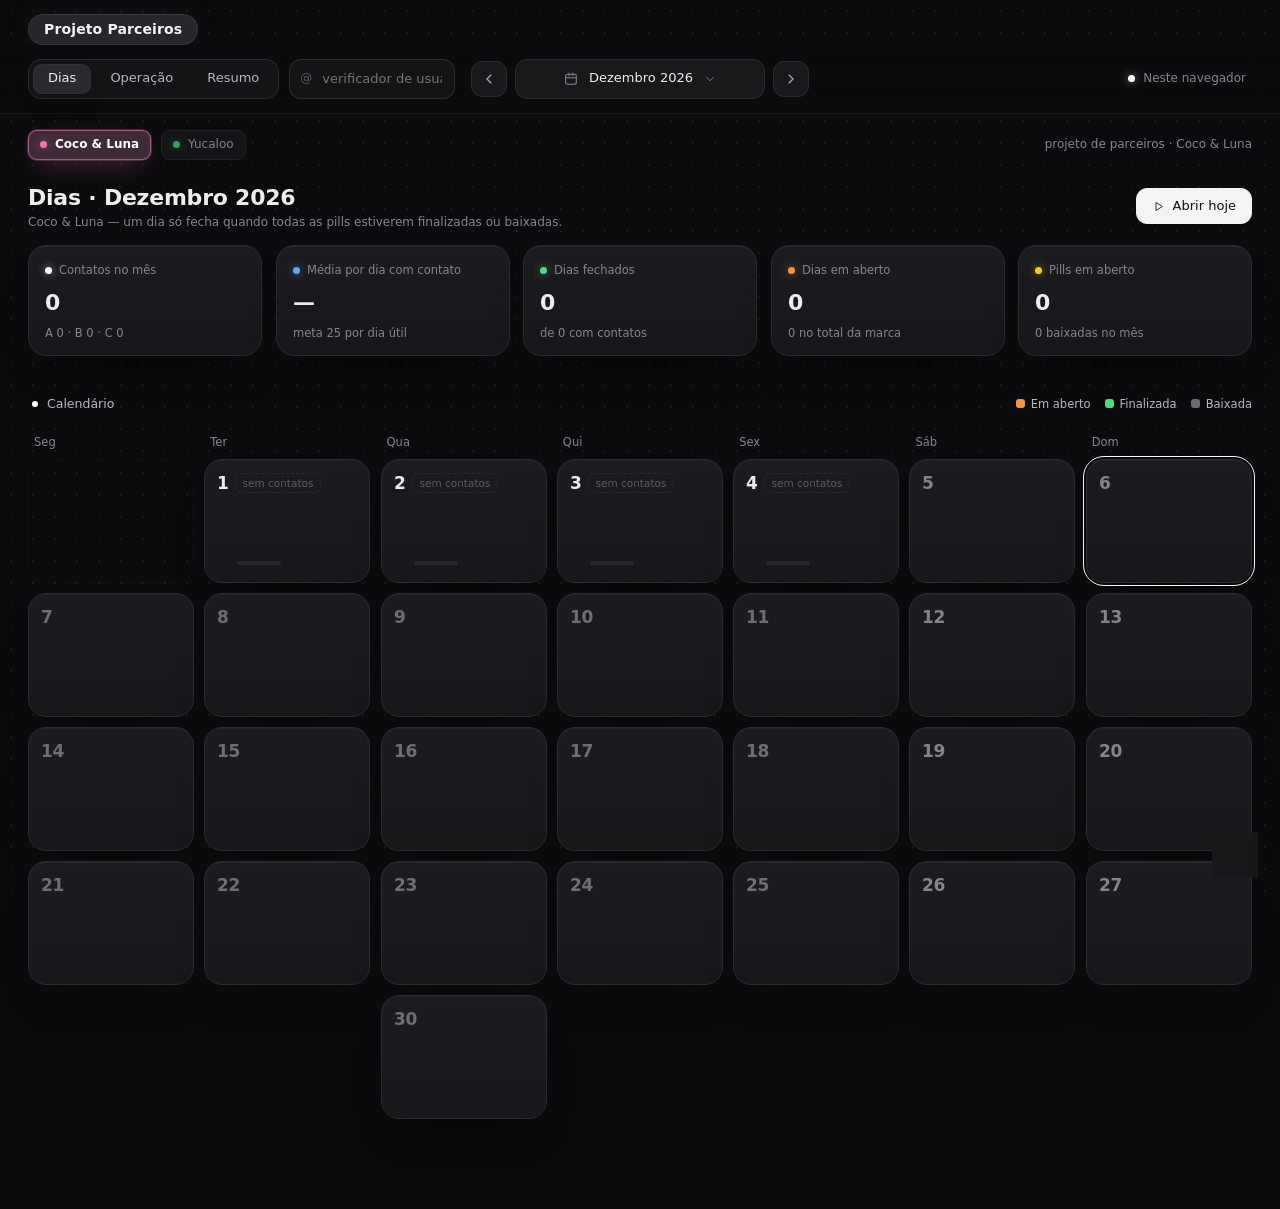
==== commit 605c260d: "Parceiros: frente C (conteúdo via marketplace), selo Apto para review e mudança de C para envio dire" ====
--- a/parceiros/index.html
+++ b/parceiros/index.html
@@ -77,13 +77,12 @@
 .c-flags .pill{padding:0 9px}.c-flags svg{width:22px;height:15px;border-radius:3px;display:block;opacity:.45;filter:saturate(.5);transition:opacity .2s,filter .2s}.c-flags .pill.on svg,.c-flags .pill:hover svg{opacity:1;filter:none}
 .bpill.on{background:color-mix(in srgb,var(--bc) 16%,#1c1c20);border-color:color-mix(in srgb,var(--bc) 60%,transparent);box-shadow:0 0 0 1px color-mix(in srgb,var(--bc) 25%,transparent),0 8px 26px -10px color-mix(in srgb,var(--bc) 55%,transparent);color:#fff;font-weight:600}
 .bpill:not(.on){opacity:.7}.bpill:not(.on):hover{opacity:1}
-.tree-node.branded{border-color:color-mix(in srgb,var(--bc) 45%,var(--line));box-shadow:0 0 0 1px color-mix(in srgb,var(--bc) 14%,transparent),0 0 60px -24px color-mix(in srgb,var(--bc) 70%,transparent),0 24px 48px -28px rgba(0,0,0,.85)}
+.tree-node.branded{border-color:color-mix(in srgb,var(--bc) 30%,var(--line))}
 .brand-tag{display:inline-flex;align-items:center;gap:9px;height:32px;padding:0 14px;border-radius:11px;font-size:14px;font-weight:600;color:#fff;background:color-mix(in srgb,var(--bc) 18%,rgba(255,255,255,.03));border:1px solid color-mix(in srgb,var(--bc) 55%,transparent);backdrop-filter:blur(10px) saturate(1.4);-webkit-backdrop-filter:blur(10px) saturate(1.4)}
 .brand-tag .dot{width:9px;height:9px;border-radius:50%;background:var(--bc);box-shadow:0 0 10px var(--bc)}
 .brand-tag small{font-size:11.5px;font-weight:400;color:var(--muted)}.brand-tag small:empty{display:none}
 .brand-tag.sm{height:24px;padding:0 9px;font-size:12px;border-radius:8px;gap:7px}.brand-tag.sm .dot{width:7px;height:7px}
-@media (max-width:600px){.op-acts{flex-wrap:wrap}.op-acts .op-sel{flex:1 1 100%}.op-acts .op-sel .inp{width:100%}.op-acts>.pill.white{flex:1 1 100%;justify-content:center}}
-.np-b{margin-left:8px;padding:2px 8px;border-radius:7px;font-size:12px;font-weight:600;color:#fff;background:var(--bc)}
+
 ._unused{}
 .logo-slot{position:relative;display:flex;align-items:center;justify-content:center;gap:10px;height:74px;min-width:260px;padding:0 22px;border-radius:16px;border:1px dashed var(--line-2);color:var(--muted);background:rgba(25,25,28,.5);transition:all .25s var(--ease);cursor:pointer}
 .logo-slot:hover{color:var(--text);border-color:#55555e}
@@ -390,6 +389,8 @@
 /* ---------- operação ---------- */
 .op-head{display:flex;align-items:flex-end;justify-content:space-between;gap:16px;margin-bottom:16px;flex-wrap:wrap}
 .mseg{display:grid;grid-template-columns:1fr 1fr;gap:6px;padding:5px;border-radius:15px;background:rgba(25,25,28,.7);border:1px solid var(--line);min-width:min(620px,100%)}
+.mseg.m3{grid-template-columns:repeat(3,minmax(0,1fr));min-width:min(860px,100%)}
+@media (max-width:760px){.mseg.m3{grid-template-columns:1fr}}
 .mseg button{display:flex;align-items:center;gap:12px;padding:9px 14px;border-radius:11px;text-align:left;color:var(--text-2);transition:all .25s var(--ease);min-width:0}
 .mseg button:hover{background:var(--node-2);color:var(--text)}
 .mseg button.on{background:#26262b;color:var(--text);box-shadow:0 0 0 1px color-mix(in srgb,var(--c) 45%,transparent) inset,0 10px 28px -16px var(--c)}
@@ -399,7 +400,9 @@
 .op-acts{display:flex;align-items:flex-end;gap:10px}
 .op-sel{width:190px}
 .tree-node{padding:0;overflow:hidden;background-image:radial-gradient(rgba(255,255,255,.05) 1px,transparent 1.2px),linear-gradient(180deg,#19191c,#141417);background-size:20px 20px,100% 100%}
-.tree-top{display:flex;align-items:center;justify-content:flex-end;gap:10px;padding:16px 18px 0}
+.tree-top{display:flex;align-items:center;justify-content:flex-end;gap:10px;padding:16px 18px 0;flex-wrap:wrap}
+.op-below{margin:16px 0 0;align-items:center}
+.brandbar .op-sel{display:flex;align-items:center;gap:10px;width:auto;color:var(--muted);font-size:12px}.brandbar .op-sel .inp{width:180px}
 .tree-scroll{overflow-x:auto;overflow-y:hidden;scrollbar-width:thin;scrollbar-color:#35353c transparent}
 .tree{position:relative;margin:0 auto;min-height:420px}
 .tsvg{position:absolute;inset:0;overflow:visible;pointer-events:none}
@@ -413,6 +416,11 @@
 .tpill .tp-fill{position:absolute;left:0;top:0;bottom:0;width:var(--p);z-index:-1;transition:width .9s var(--ease)}
 .tpill .tp-b{height:20px;min-width:20px;padding:0 5px;border-radius:999px;display:inline-grid;place-items:center;font-size:10.5px;font-weight:700;font-variant-numeric:tabular-nums;flex:none}
 .tpill .tp-h{overflow:hidden;text-overflow:ellipsis}
+.tpill .tp-rv{display:inline-grid;place-items:center;width:16px;height:16px;border-radius:50%;background:#facc15;color:#1a1500;flex:none;margin-left:-2px}
+.rvb{display:inline-flex;align-items:center;gap:4px;height:18px;padding:0 7px;border-radius:999px;font-size:10.5px;font-weight:600;background:rgba(250,204,21,.12);color:#facc15;border:1px solid rgba(250,204,21,.3);margin-left:6px;white-space:nowrap}
+.rvb.big{height:24px;padding:0 10px;font-size:11.5px;margin-left:0}
+.rvb svg{fill:currentColor}
+.pa.pa-rv .pa-i{color:#facc15}
 .tpill.st-open{background:#2c1d11;color:#fff;text-shadow:0 1px 2px rgba(0,0,0,.55)}
 .tpill.st-open .tp-fill{background:linear-gradient(90deg,#f97316,#fb923c);box-shadow:4px 0 12px rgba(251,146,60,.55)}
 .tpill.st-open .tp-b{background:rgba(0,0,0,.32);color:#fff}
@@ -693,7 +701,7 @@
 /* =================== fluxos (etapas) =================== */
 const FLOW = {
   A: {
-    tag: 'A', name: 'Produto por conteúdo', short: 'Conteúdo',
+    tag: 'A', name: 'Conteúdo · envio direto', short: 'Envio direto',
     steps: [
       { k: 'contato', l: 'Contato iniciado', d: 'Conversa aberta no chat do Social Media.' },
       { k: 'aceite', l: 'Aceite e dados', d: 'Parceiro aceitou e passou endereço e dados do pet.', req: p => [!p.address && 'Endereço de entrega', !p.productId && 'Produto escolhido'] },
@@ -714,12 +722,21 @@
     ]
   }
 };
+/* C = produto por conteúdo via marketplace: parceiro compra no canal, recebe reembolso e entrega o conteúdo (collab) */
+FLOW.C = { tag: 'C', name: 'Conteúdo · via marketplace', short: 'Marketplace',
+  steps: [FLOW.B.steps[0], { ...FLOW.B.steps[1], d: 'Parceiro aceitou e definiu em qual canal vai comprar.' }, FLOW.B.steps[2], FLOW.B.steps[3], FLOW.B.steps[4], FLOW.A.steps[4]] };
+/* selo “Apto para review”: acrescenta a etapa de review no fim das pills de conteúdo (A e C) */
+const REVIEW_STEP = { ...FLOW.B.steps[5], d: 'Avaliação deixada no canal (selo Apto para review).' };
+const MODELS = ['A', 'B', 'C'];
+const MLAB = { A: 'A · Envio direto', B: 'B · Review', C: 'C · Marketplace' };
+const isBuy = p => p.model !== 'A';
+const metaOf = m => num(state.cfg['meta' + m]);
 const NETWORKS = { instagram: 'Instagram', tiktok: 'TikTok' };
 const CONTENT_TYPES = { ugc: 'UGC', pfp: 'PFP', collab: 'Collab' };
-const COL = { open: '#fb923c', done: '#4ade80', dead: '#6b6b75', A: '#a78bfa', B: '#22d3ee' };
+const COL = { open: '#fb923c', done: '#4ade80', dead: '#6b6b75', A: '#a78bfa', B: '#22d3ee', C: '#f472b6' };
 /* cor que evolui com a etapa: laranja → âmbar → amarelo → lima */
 function stageColor(frac) { const h = 24 + frac * 62; return `hsl(${h.toFixed(0)} 92% ${(58 + frac * 4).toFixed(0)}%)`; }
-const stepsOf = p => FLOW[p.model].steps;
+const stepsOf = p => (p.reviewOk && p.model !== 'B' ? FLOW[p.model].steps.concat(REVIEW_STEP) : FLOW[p.model].steps);
 const doneSteps = p => stepsOf(p).filter(s => p.steps?.[s.k]).length;
 const curStepIdx = p => Math.min(stepsOf(p).length - 1, doneSteps(p));
 function pillColor(p) { return p.status === 'done' ? COL.done : p.status === 'dead' ? COL.dead : COL.open; }
@@ -742,7 +759,7 @@
 function defaultState() {
   return {
     app: 'caos-parceiros', schema: SCHEMA,
-    cfg: { title: { text: 'Projeto Parceiros', color: '#26262b', size: 14 }, logo: '', logoSize: 74, adminHash: '', metaA: 15, metaB: 10, workdays: [1, 2, 3, 4, 5], cmvB: true, createdAt: Date.now() },
+    cfg: { title: { text: 'Projeto Parceiros', color: '#26262b', size: 14 }, logo: '', logoSize: 74, adminHash: '', metaA: 15, metaB: 10, metaC: 0, workdays: [1, 2, 3, 4, 5], cmvB: true, createdAt: Date.now() },
     brands: [{ id: 'b_coco', name: 'Coco & Luna', accent: '#f472b6', country: 'BR', order: 0 }, { id: 'b_yuca', name: 'Yucaloo', accent: '#4ade80', country: 'BR', order: 1 }],
     products: [], channels: [...defaultChannels('b_coco'), ...defaultChannels('b_yuca')], operators: [{ id: uid(), name: 'Operador 1', active: true, order: 0 }], partners: []
   };
@@ -763,7 +780,7 @@
     s.channels = out;
   }
   s.partners.forEach(p => {
-    p.id ||= uid(); p.model = p.model === 'B' ? 'B' : 'A'; p.status = ['open', 'done', 'dead'].includes(p.status) ? p.status : 'open';
+    p.id ||= uid(); p.model = MODELS.includes(p.model) ? p.model : 'A'; p.status = ['open', 'done', 'dead'].includes(p.status) ? p.status : 'open';
     p.steps ||= { contato: p.createdAt || Date.now() }; p.log = Array.isArray(p.log) ? p.log : [];
     ['purchasePrints', 'refundProofs', 'reviewPrints', 'contentPrints'].forEach(k => { if (!Array.isArray(p[k])) p[k] = []; });
   });
@@ -799,9 +816,9 @@
   const cmv = state.cfg.cmvB ? unitCostOf(p) + extrasCost(p) : 0;
   return { refund, fee, sellerShip, back, cmv, total: refund - back + cmv, real: !!p.steps?.compra };
 }
-const costOf = p => (p.model === 'A' ? costA(p) : costB(p));
+const costOf = p => (isBuy(p) ? costB(p) : costA(p));
 /* data em que o custo acontece: envio (A) ou compra (B) */
-const costDate = p => (p.model === 'A' ? (p.steps?.envio ? (p.shipDate || tsDay(p.steps.envio)) : null) : (p.steps?.compra ? (p.orderDate || tsDay(p.steps.compra)) : null));
+const costDate = p => (!isBuy(p) ? (p.steps?.envio ? (p.shipDate || tsDay(p.steps.envio)) : null) : (p.steps?.compra ? (p.orderDate || tsDay(p.steps.compra)) : null));
 
 /* =================== persistência: servidor (Cloudflare) ou local =================== */
 const LS_KEY = 'caos-parceiros:dados', LS_UI = 'caos-parceiros:ui';
@@ -1244,7 +1261,7 @@
     <div class="top-r"><div class="save-st" id="savest"></div>${isApi() ? `<nav class="seg c-flags" aria-label="País">${Object.keys(PAIS).map(k => `<button class="pill ${store.board === k ? 'on' : ''}" data-act="board" data-v="${k}" title="Projeto Parceiros · ${PAIS[k].name}" aria-label="Projeto Parceiros · ${PAIS[k].name}" aria-pressed="${store.board === k}">${flagSVG(PAIS[k].c, 15)}</button>`).join('')}</nav>` : ''}</div>
   </header>
   <div class="brandbar">${state.brands.map(s => { const n = brandPartners(s.id).filter(p => p.status === 'open').length; return `<button class="pill sm bpill ${b && b.id === s.id ? 'on' : ''}" data-act="brand" data-v="${s.id}" style="--bc:${s.accent}"><span class="dot" style="background:${s.accent};box-shadow:0 0 10px ${s.accent}80"></span>${esc(s.name)}${n ? `<span class="bcount">${n}</span>` : ''}</button>`; }).join('')}
-    <span class="sp"></span>${b ? `<span class="sub">projeto de parceiros · ${esc(b.name)}</span>` : ''}</div>
+    <span class="sp"></span>${ui.view === 'op' && b ? opSelHTML() : b ? `<span class="sub">projeto de parceiros · ${esc(b.name)}</span>` : ''}</div>
   <main id="main"></main>`;
   if (hcF != null) { const i = $('#hc-in'); i.focus(); i.setSelectionRange(hcF, hcF); }
   renderMain();
@@ -1263,6 +1280,10 @@
     return `<button class="hc-row" data-act="hc-open" data-v="${p.id}"><span class="dot" style="background:${c};box-shadow:0 0 8px ${c}"></span><span class="hc-b"><span class="hc-l"><b style="font-weight:500;color:var(--text)">${esc(b?.name || '')}</b><span class="muted">· ${FLOW[p.model]?.short || p.model}</span><span class="hc-st" style="color:${c}">${esc(stageLabel(p))}</span></span><small>${fmtDY(p.day)}${op ? ' · ' + esc(op.name) : ''}${p.status === 'dead' && p.deadReason ? ' · ' + esc(p.deadReason) : ''}</small></span></button>`; }).join('')}`;
 }
 function hcPaint() { const r = $('#hc-res'); if (r) r.innerHTML = hcHTML(hcVal); $('#hcheck')?.classList.toggle('open', hcOpen && !!hcVal); }
+function opSelHTML() {
+  const ops = activeOps();
+  return `<label class="op-sel"><span>Operador</span><select class="inp sm" data-ui="op">${ops.length ? ops.map(o => `<option value="${o.id}" ${ui.op === o.id ? 'selected' : ''}>${esc(o.name)}</option>`).join('') : '<option value="">Cadastre em Ajustes</option>'}</select></label>`;
+}
 function centerHTML() {
   if (ui.view === 'days') return `<button class="pill icon" data-act="m-prev" aria-label="Mês anterior">${ic('l')}</button><button class="month-btn" data-act="mpick">${ic('cal', 'color:var(--muted)')}${mlabel(ui.month)}${ic('down', 'width:14px;color:var(--muted)')}</button><button class="pill icon" data-act="m-next" aria-label="Próximo mês">${ic('r')}</button>`;
   if (ui.view === 'op') { const st = dayStatus(dayPartners(ui.day, null)); return `<button class="pill icon" data-act="d-prev" aria-label="Dia anterior">${ic('l')}</button><button class="month-btn" data-act="dpick"><span class="dot ${st === 'open' ? 'o' : st === 'closed' ? 'g' : ''}"></span>${dayLabel(ui.day)}${ic('down', 'width:14px;color:var(--muted)')}</button><button class="pill icon" data-act="d-next" aria-label="Próximo dia">${ic('r')}</button>`; }
@@ -1311,25 +1332,25 @@
   const openDays = days.filter(k => dayStatus(byDay[k]) === 'open').length;
   const pend = {}; all.filter(p => p.status === 'open').forEach(p => (pend[p.day] ||= []).push(p));
   const pendDays = Object.keys(pend).sort();
-  const meta = num(state.cfg.metaA) + num(state.cfg.metaB);
+  const meta = MODELS.reduce((s, m) => s + metaOf(m), 0);
   const [y, mo] = m.split('-').map(Number), nd = new Date(y, mo, 0).getDate(), startW = (dparse(`${m}-01`).getDay() + 6) % 7;
   let cells = ''; for (let i = 0; i < startW; i++) cells += '<div class="dcell blank" aria-hidden="true"></div>';
   for (let d = 1; d <= nd; d++) {
     const k = `${m}-${pad(d)}`, list = (byDay[k] || []).sort((a, z) => a.createdAt - z.createdAt), st = dayStatus(list), fut = k > t;
     const wd = dparse(k).getDay(), work = state.cfg.workdays.includes(wd);
-    const nA = list.filter(p => p.model === 'A').length, nB = list.length - nA, nOpen = list.filter(p => p.status === 'open').length;
+    const nA = list.filter(p => p.model === 'A').length, nB = list.filter(p => p.model === 'B').length, nC = list.filter(p => p.model === 'C').length, nOpen = list.filter(p => p.status === 'open').length;
     const chip = st === 'closed' ? `<span class="dchip g">${ic('lock', 'width:11px;height:11px')}Fechado</span>` : st === 'open' ? `<span class="dchip o">${nOpen} em aberto</span>` : !fut && work && k !== t ? `<span class="dchip m">sem contatos</span>` : '';
     const fill = meta ? Math.min(1, list.length / meta) : 0;
     cells += `<button class="node dcell st-${st} ${k === t ? 'today' : ''} ${fut ? 'fut' : ''} ${work ? '' : 'off'}" data-act="open-day" data-v="${k}" style="--d:${Math.min(d, 20)}" aria-label="${dayLabel(k)}: ${list.length} contatos">
       <div class="dc-h"><span class="dc-n">${d}</span>${chip}</div>
       <div class="dc-dots">${list.slice(0, 28).map(p => `<i style="background:${pillColor(p)}" title="@${esc(p.handle)}"></i>`).join('')}${list.length > 28 ? `<span>+${list.length - 28}</span>` : ''}</div>
-      <div class="dc-f">${list.length ? `<span><b style="color:${COL.A}">A</b> ${nA}</span><span><b style="color:${COL.B}">B</b> ${nB}</span>` : '<span>&nbsp;</span>'}<span class="sp"></span>${list.length || (work && !fut) ? `<span class="dc-bar" title="${list.length} de ${meta} da meta"><i style="width:${fill * 100}%;background:${fill >= 1 ? COL.done : COL.open}"></i></span>` : ''}</div></button>`;
+      <div class="dc-f">${list.length ? `<span><b style="color:${COL.A}">A</b> ${nA}</span><span><b style="color:${COL.B}">B</b> ${nB}</span>${nC ? `<span><b style="color:${COL.C}">C</b> ${nC}</span>` : ''}` : '<span>&nbsp;</span>'}<span class="sp"></span>${list.length || (work && !fut) ? `<span class="dc-bar" title="${list.length} de ${meta} da meta"><i style="width:${fill * 100}%;background:${fill >= 1 ? COL.done : COL.open}"></i></span>` : ''}</div></button>`;
   }
   const total = inMonth.length, wdays = days.filter(k => state.cfg.workdays.includes(dparse(k).getDay())).length;
   return `<div class="between mb"><div><h1>Dias · ${mlabel(m)}</h1><div class="sub">${esc(b.name)} — um dia só fecha quando todas as pills estiverem finalizadas ou baixadas.</div></div>
     <button class="pill white" data-act="open-day" data-v="${t}">${ic('play', 'width:13px;height:13px')}Abrir hoje</button></div>
   ${kpiHTML([
-    ['Contatos no mês', fmt.int(total), `<span class="muted">A ${fmt.int(inMonth.filter(p => p.model === 'A').length)} · B ${fmt.int(inMonth.filter(p => p.model === 'B').length)}</span>`, 'w'],
+    ['Contatos no mês', fmt.int(total), `<span class="muted">${MODELS.map(m => `${m} ${fmt.int(inMonth.filter(p => p.model === m).length)}`).join(' · ')}</span>`, 'w'],
     ['Média por dia com contato', days.length ? DEC1.format(total / days.length) : '—', `<span class="muted">meta ${fmt.int(meta)} por dia útil</span>`, 'b'],
     ['Dias fechados', fmt.int(closed), `<span class="muted">de ${fmt.int(days.length)} com contatos</span>`, 'g'],
     ['Dias em aberto', fmt.int(openDays), `<span class="muted">${pendDays.length} no total da marca</span>`, 'o'],
@@ -1339,29 +1360,27 @@
     <div class="cal-h">${['Seg', 'Ter', 'Qua', 'Qui', 'Sex', 'Sáb', 'Dom'].map(x => `<span>${x}</span>`).join('')}</div>
     <div class="cal">${cells}</div></div>
   ${pendDays.length ? `<div class="mt2 rise" style="--d:4"><div class="label"><span class="dot o"></span>Pendências <span class="dim">· ${pendDays.length} ${pendDays.length === 1 ? 'dia' : 'dias'} para concluir</span></div>
-    <div class="node pend-box"><div class="pend">${pendDays.map(k => { const l = pend[k]; const nA = l.filter(p => p.model === 'A').length; return `<button class="pchip ${k < t ? 'late' : ''}" data-act="open-day" data-v="${k}"><b>${fmtD(k)}</b><span class="pc-n">${l.length} em aberto</span><span class="pc-ab muted">A ${nA} · B ${l.length - nA}</span><span class="age">${k < t ? ddiff(k, t) + 'd' : ''}</span></button>`; }).join('')}</div></div></div>` : ''}`;
+    <div class="node pend-box"><div class="pend">${pendDays.map(k => { const l = pend[k]; return `<button class="pchip ${k < t ? 'late' : ''}" data-act="open-day" data-v="${k}"><b>${fmtD(k)}</b><span class="pc-n">${l.length} em aberto</span><span class="pc-ab muted">${MODELS.map(m => [m, l.filter(p => p.model === m).length]).filter(x => x[1]).map(x => x.join(' ')).join(' · ')}</span><span class="age">${k < t ? ddiff(k, t) + 'd' : ''}</span></button>`; }).join('')}</div></div></div>` : ''}`;
 }
 
 /* =================== OPERAÇÃO =================== */
 function viewOp() {
   const b = curBrand(), day = ui.day, model = ui.model;
   const all = dayPartners(day, null), list = all.filter(p => p.model === model);
-  const counts = { A: all.filter(p => p.model === 'A').length, B: all.filter(p => p.model === 'B').length };
+  const counts = Object.fromEntries(MODELS.map(m => [m, all.filter(p => p.model === m).length]));
   const done = list.filter(p => p.status === 'done').length, dead = list.filter(p => p.status === 'dead').length, open = list.length - done - dead;
-  const meta = num(model === 'A' ? state.cfg.metaA : state.cfg.metaB);
+  const meta = metaOf(model);
   const st = dayStatus(all);
   const ops = activeOps();
-  return `<div class="op-head">
-    <div class="mseg" role="tablist">${['A', 'B'].map(k => `<button class="${model === k ? 'on' : ''}" data-act="model" data-v="${k}" role="tab" aria-selected="${model === k}" style="--c:${COL[k]}"><span class="mtag">${k}</span><span class="mtx"><b><span class="lg">${FLOW[k].name}</span><span class="sh">${FLOW[k].short}</span></b><small>${counts[k]} ${counts[k] === 1 ? 'contato' : 'contatos'} neste dia</small></span></button>`).join('')}</div>
-    <div class="op-acts"><label class="field op-sel"><span>Operador</span><select class="inp sm" data-ui="op">${ops.length ? ops.map(o => `<option value="${o.id}" ${ui.op === o.id ? 'selected' : ''}>${esc(o.name)}</option>`).join('') : '<option value="">Cadastre em Ajustes</option>'}</select></label>
-      <button class="pill white" data-act="new-partner">${ic('plus')}Novo parceiro<span class="np-b" style="--bc:${b.accent}">${esc(b.name)}</span></button></div></div>
-  <div class="node tree-node branded rise" style="--d:1;--mc:${COL[model]};--bc:${b.accent}">
-    <div class="tree-top"><span class="brand-tag" style="--bc:${b.accent}"><span class="dot"></span>${esc(b.name)}<small>${PAIS[store.board]?.name && isApi() ? PAIS[store.board].name : ''}</small></span><span class="sp"></span><span class="tag ${st === 'closed' ? 'g' : st === 'open' ? 'o' : ''}">${st === 'closed' ? `${ic('lock', 'width:11px;height:11px')}dia fechado` : st === 'open' ? 'dia em aberto' : 'sem contatos'}</span></div>
+  return `<div class="node tree-node branded rise" style="--d:1;--mc:${COL[model]};--bc:${b.accent}">
+    <div class="tree-top"><span class="sp"></span><span class="tag ${st === 'closed' ? 'g' : st === 'open' ? 'o' : ''}">${st === 'closed' ? `${ic('lock', 'width:11px;height:11px')}dia fechado` : st === 'open' ? 'dia em aberto' : 'sem contatos'}</span></div>
     <div class="tree-scroll" id="tree-scroll"><div class="tree" id="tree" data-n="${list.length}"></div></div>
     <div class="tree-foot">
       <div class="tf-row"><span class="legend"><span><i style="background:${COL.done}"></i>${done} ${done === 1 ? 'finalizada' : 'finalizadas'}</span><span><i style="background:${COL.open}"></i>${open} em aberto</span><span><i style="background:${COL.dead}"></i>${dead} ${dead === 1 ? 'baixada' : 'baixadas'}</span></span>
         <span class="sp"></span>${meta ? `<span class="metab"><span class="hint">meta do dia</span><b class="num ${list.length >= meta ? 'pos' : ''}">${list.length}/${meta}</b><span class="mbar"><i style="width:${Math.min(100, list.length / meta * 100)}%;background:${list.length >= meta ? COL.done : COL.open}"></i></span></span>` : ''}</div></div>
   </div>
+  <div class="op-head op-below rise" style="--d:2"><div class="mseg m3" role="tablist">${MODELS.map(k => `<button class="${model === k ? 'on' : ''}" data-act="model" data-v="${k}" role="tab" aria-selected="${model === k}" style="--c:${COL[k]}"><span class="mtag">${k}</span><span class="mtx"><b><span class="lg">${FLOW[k].name}</span><span class="sh">${FLOW[k].short}</span></b><small>${counts[k]} ${counts[k] === 1 ? 'contato' : 'contatos'} neste dia</small></span></button>`).join('')}</div>
+    <button class="pill white" data-act="new-partner">${ic('plus')}Novo parceiro</button></div>
   <div class="mt2 rise" style="--d:2"><div class="label"><span class="dot" style="background:${COL[model]}"></span>Parceiros do dia · ${FLOW[model].name}</div>
     <div class="node pad scroll-x">${list.length ? opTableHTML(list) : `<div class="empty"><h3>Nenhum contato de ${FLOW[model].short.toLowerCase()} neste dia</h3>Registre cada conversa iniciada no chat com “Novo parceiro”.</div>`}</div></div>`;
 }
@@ -1373,9 +1392,9 @@
 function opTableHTML(list) {
   return `<table class="tbl"><thead><tr><th>Hora</th><th style="text-align:left">Parceiro</th><th style="text-align:left">Etapa</th><th style="text-align:left">${list[0].model === 'A' ? 'Produto' : 'Canal · produto'}</th><th>Custo</th><th style="text-align:left">Operador</th></tr></thead><tbody>
     ${list.map(p => { const c = costOf(p), pr = productById(p.productId); return `<tr class="click" data-act="open-p" data-v="${p.id}"><td class="muted num">${tsTime(p.createdAt)}</td>
-      <td><div class="nm"><span class="dot" style="background:${pillColor(p)};box-shadow:0 0 8px ${pillColor(p)}"></span>${netIc(p.network)}<b style="font-weight:500">@${esc(p.handle)}</b>${p.name ? `<span class="muted">${esc(p.name)}</span>` : ''}</div></td>
+      <td><div class="nm"><span class="dot" style="background:${pillColor(p)};box-shadow:0 0 8px ${pillColor(p)}"></span>${netIc(p.network)}<b style="font-weight:500">@${esc(p.handle)}</b>${p.reviewOk ? rvBadge() : ''}${p.name ? `<span class="muted">${esc(p.name)}</span>` : ''}</div></td>
       <td style="text-align:left">${stageChip(p)}</td>
-      <td style="text-align:left" class="muted">${p.model === 'B' ? `${esc(channelById(p.channelId)?.name || '—')} · ` : ''}${esc(pr?.name || '—')}</td>
+      <td style="text-align:left" class="muted">${isBuy(p) ? `${esc(channelById(p.channelId)?.name || '—')} · ` : ''}${esc(pr?.name || '—')}</td>
       <td class="num">${c.real ? fmt.brl(c.total) : `<span class="dim">${fmt.brl(c.total)}</span>`}</td>
       <td style="text-align:left" class="muted">${esc(operatorById(p.operatorId)?.name || '—')}</td></tr>`; }).join('')}</tbody></table>`;
 }
@@ -1427,7 +1446,7 @@
     const badge = p.status === 'done' ? ic('check', 'width:11px;height:11px;stroke-width:2.6') : p.status === 'dead' ? ic('skull', 'width:12px;height:12px') : `${d}/${n2}`;
     const pct = p.status === 'done' ? 100 : Math.round(d / n2 * 100);
     html += `<button class="tpill st-${p.status} ${animate ? 'in' : ''} ${ui.fresh === p.id ? 'fresh' : ''} ${pendingReq(p) ? 'hasreq' : ''}" data-act="open-p" data-v="${p.id}" data-tip="${p.id}" style="left:${x}px;top:${y}px;--d:${Math.min(i, 40)};--bc:${branchColor(p)};--p:${pct}%" aria-label="@${esc(p.handle)} — ${esc(stageLabel(p))}">
-      <span class="tp-fill"></span><span class="tp-b">${badge}</span><span class="tp-h">@${esc(p.handle)}</span></button>`;
+      <span class="tp-fill"></span><span class="tp-b">${badge}</span><span class="tp-h">@${esc(p.handle)}</span>${p.reviewOk ? `<span class="tp-rv" title="Apto para review">${ic('star', 'width:10px;height:10px')}</span>` : ''}</button>`;
   });
   if (!n) html += `<div class="tempty" style="${vert ? `left:${mid}px;top:${lineT0 + 90}px` : `left:${(lineT0 + lineT1) / 2}px;top:${mid - 70}px`}">Nenhum contato iniciado ainda.<br><span class="muted">Clique no + para registrar o primeiro parceiro do dia.</span></div>`;
   tree.innerHTML = html;
@@ -1486,7 +1505,8 @@
 
 /* =================== CARD DO PARCEIRO =================== */
 const curP = () => state.partners.find(x => x.id === ui.sel);
-const ATT_STEP = { 'A:conteudo': 'contentPrints', 'B:compra': 'purchasePrints', 'B:reembolso': 'refundProofs', 'B:review': 'reviewPrints' };
+const ATT_STEP = { 'A:conteudo': 'contentPrints', 'B:compra': 'purchasePrints', 'B:reembolso': 'refundProofs', 'B:review': 'reviewPrints', 'C:compra': 'purchasePrints', 'C:reembolso': 'refundProofs', 'C:conteudo': 'contentPrints', 'A:review': 'reviewPrints', 'C:review': 'reviewPrints' };
+const rvBadge = big => `<span class="rvb ${big ? 'big' : ''}" title="Apto para review">${ic('star', 'width:10px;height:10px')}${big ? 'Apto para review' : 'review'}</span>`;
 function openPartner(id, step) {
   const p = state.partners.find(x => x.id === id); if (!p) return;
   ui.sel = id;
@@ -1498,7 +1518,7 @@
 function centerStep() { const nav = $('.pc-steps'), on = $('.stp.on'); if (nav && on && nav.scrollWidth > nav.clientWidth) nav.scrollLeft = on.offsetLeft - nav.clientWidth / 2 + on.offsetWidth / 2; }
 function partnerTitle(p) {
   return `<span class="row" style="gap:10px;flex-wrap:wrap"><span class="tpill static st-${p.status}" style="--bc:${branchColor(p)};--p:${p.status === 'done' ? 100 : Math.round(doneSteps(p) / stepsOf(p).length * 100)}%"><span class="tp-fill"></span><span class="tp-b">${p.status === 'done' ? ic('check', 'width:11px;height:11px;stroke-width:2.6') : p.status === 'dead' ? ic('skull', 'width:12px;height:12px') : `${doneSteps(p)}/${stepsOf(p).length}`}</span><span class="tp-h">@${esc(p.handle)}</span></span>
-    <span class="tag" style="color:${COL[p.model]};border-color:${COL[p.model]}55">${p.model} · ${FLOW[p.model].name}</span><span class="brand-tag sm" style="--bc:${brandById(p.brandId)?.accent || '#85858e'}"><span class="dot"></span>${esc(brandById(p.brandId)?.name || '')}</span></span>`;
+    <span class="tag" style="color:${COL[p.model]};border-color:${COL[p.model]}55">${p.model} · ${FLOW[p.model].name}</span>${p.reviewOk ? rvBadge(true) : ''}<span class="brand-tag sm" style="--bc:${brandById(p.brandId)?.accent || '#85858e'}"><span class="dot"></span>${esc(brandById(p.brandId)?.name || '')}</span></span>`;
 }
 function refreshCard(full = true) {
   const p = curP(), sc = $('#scrim'); if (!p || !sc) return;
@@ -1549,7 +1569,7 @@
 function stepFormHTML(p) {
   const s = stepsOf(p), i = s.findIndex(x => x.k === ui.step), st = s[i], d = doneSteps(p);
   let f = '';
-  const k = st.k, M = p.model;
+  const k = st.k, M = k === 'review' ? 'B' : p.model === 'C' ? (k === 'conteudo' ? 'A' : 'B') : p.model;
   if (k === 'contato') f = `${fText(p, 'handle', 'Perfil', { pre: '@' })}
     <div class="field"><span>Rede</span><div class="seg">${Object.entries(NETWORKS).map(([v, l]) => `<button class="pill sm ${p.network === v ? 'on' : ''}" data-act="p-net" data-v="${v}" ${DIS(p)}>${netIc(v)}${l}</button>`).join('')}</div></div>
     ${fText(p, 'name', 'Nome')}${fText(p, 'followers', 'Seguidores', { im: 'numeric', ph: 'Ex.: 12.400' })}
@@ -1584,7 +1604,7 @@
   else if (M === 'B' && k === 'review') f = `<div class="field"><span>Nota do review</span><div class="stars">${[1, 2, 3, 4, 5].map(n => `<button class="${num(p.reviewStars) >= n ? 'on' : ''}" data-act="p-star" data-v="${n}" aria-label="${n} estrelas" ${DIS(p)}>${ic('star')}</button>`).join('')}</div></div>
     ${fDate(p, 'reviewDate', 'Data do review')}${fText(p, 'reviewUrl', 'Link do review', { full: true, ph: 'https://' })}
     ${fAtt(p, 'reviewPrints', 'Print do review', false)}
-    ${fText(p, 'contentUrl', 'Conteúdo gravado', { full: true, hint: 'opcional', ph: 'https://' })}`;
+    ${p.model === 'B' ? fText(p, 'contentUrl', 'Conteúdo gravado', { full: true, hint: 'opcional', ph: 'https://' }) : ''}`;
   const ok = !!p.steps?.[k], isNext = i === d && p.status === 'open';
   const lastDone = s.slice().reverse().find(x => p.steps?.[x.k]);
   const missing = isNext && st.req ? st.req(p).filter(Boolean) : [];
@@ -1601,7 +1621,7 @@
 function sideHTML(p) {
   const s = stepsOf(p), d = doneSteps(p), c = costOf(p);
   const age = ddiff(p.day, p.status === 'done' && p.doneAt ? tsDay(p.doneAt) : today());
-  const costRows = p.model === 'A'
+  const costRows = !isBuy(p)
     ? `<div class="li"><span class="lk">${esc(productById(p.productId)?.name || 'Produto')} ${Math.max(1, num(p.qty) || 1)} × ${fmt.brl(unitCostOf(p))}</span><span class="num">${fmt.brl(unitCostOf(p) * Math.max(1, num(p.qty) || 1))}</span></div>${extrasOf(p).map(x => `<div class="li"><span class="lk">${esc(productById(x.productId)?.name || 'Produto')} ${Math.max(1, num(x.qty) || 1)} × ${fmt.brl(exUnit(x))}</span><span class="num">${fmt.brl(exUnit(x) * Math.max(1, num(x.qty) || 1))}</span></div>`).join('')}<div class="li"><span class="lk">Frete do envio</span><span class="num">${fmt.brl(c.ship)}</span></div><div class="li"><span class="lk">Logística do envio</span><span class="num">${fmt.brl(c.logi)}</span></div>`
     : `<div class="li"><span class="lk">Reembolso pago</span><span class="num">${fmt.brl(c.refund)}</span></div>
        <div class="li"><span class="lk">Repasse do canal<small class="hint" style="display:block">${esc(channelById(p.channelId)?.name || 'sem canal definido')}</small></span><span class="num pos">−${fmt.brl(c.back)}</span></div>
@@ -1627,9 +1647,11 @@
       <p>${esc(rsn(r.reasonType, r.reason))}</p><small>${esc(r.by)} · ${tsFull(r.ts)}</small>
       <div class="row" style="gap:6px;margin-top:8px;flex-wrap:wrap">${adm ? `<button class="pill sm white" data-act="req-ok">${ic('check')}Aprovar</button><button class="pill sm" data-act="req-no">Recusar</button>` : `<button class="pill sm ghost" data-act="req-cancel">Cancelar solicitação</button>`}</div></div>` : ''}
     ${p.status === 'dead' ? b('p-revive', 'revive', adm ? 'Restaurar' : 'Pedir restauração', adm ? 'volta a ficar aberta' : 'o admin aprova') : b('p-kill', 'skull', adm ? 'Dar baixa' : 'Solicitar baixa', adm ? 'encerra mantendo o histórico' : 'o admin aprova', 'pa-w')}
+    ${p.model !== 'B' && p.status !== 'dead' ? (adm ? b('p-rv', 'star', p.reviewOk ? 'Tirar selo de review' : 'Marcar apto para review', p.reviewOk ? 'remove a etapa de review' : 'acrescenta a etapa de review', 'pa-rv') : !p.reviewOk ? b('p-rv', 'star', 'Pedir selo de review', 'o admin aprova', 'pa-rv') : '') : ''}
+    ${p.model === 'C' && p.status === 'open' && !p.steps?.compra ? b('p-toA', 'truck', 'Mudar para envio direto', 'não quis comprar antes') : ''}
     ${b('p-del', 'trash', adm ? 'Excluir registro' : 'Solicitar exclusão', adm ? 'apaga de vez, com anexos' : 'o admin aprova', 'pa-d')}</div>`;
 }
-const REQ_L = { dead: 'Baixa solicitada', restore: 'Restauração solicitada', delete: 'Exclusão solicitada' };
+const REQ_L = { dead: 'Baixa solicitada', restore: 'Restauração solicitada', delete: 'Exclusão solicitada', review: 'Selo de review solicitado' };
 /* =================== ocorrências e solicitações =================== */
 const OCC = { tentativa: ['Tentativa sem retorno', '#fb923c'], retorno: ['Retorno recebido', '#60a5fa'], impedimento: ['Impedimento', '#f87171'], nota: ['Observação', '#9a9aa3'] };
 const occCount = (p, k) => (p.occ || []).filter(o => o.kind === k).length;
@@ -1646,7 +1668,7 @@
 function addReq(p, type, reasonType, reason) {
   const by = whoName() || 'equipe';
   (p.reqs ||= []).push({ id: uid(), type, reasonType, reason, by, ts: Date.now(), status: 'pending' });
-  logP(p, type === 'dead' ? `Solicitou baixa: ${rsn(reasonType, reason)}` : type === 'delete' ? `Solicitou exclusão: ${reason}` : `Solicitou restauração: ${reason}`, by);
+  logP(p, type === 'dead' ? `Solicitou baixa: ${rsn(reasonType, reason)}` : type === 'delete' ? `Solicitou exclusão: ${reason}` : type === 'review' ? `Pediu o selo Apto para review${reason ? ': ' + reason : ''}` : `Solicitou restauração: ${reason}`, by);
 }
 function restoreP(p, by) {
   p.status = 'open'; delete p.deadAt; logP(p, 'Restaurada', by);
@@ -1658,14 +1680,34 @@
   r.status = accept ? 'accepted' : 'rejected'; r.decidedAt = Date.now(); r.decidedBy = by; if (note) r.note = note;
   if (accept && r.type === 'dead') { p.status = 'dead'; p.deadAt = Date.now(); p.deadReasonType = r.reasonType || ''; p.deadReason = rsn(r.reasonType, r.reason); p.deadBy = r.by; logP(p, `Baixa aprovada: ${p.deadReason}`, by); }
   else if (accept && r.type === 'restore') restoreP(p, by);
+  else if (accept && r.type === 'review') setReviewOk(p, true, by);
   else if (accept && r.type === 'delete') { deleteP(p); return 'deleted'; }
   else logP(p, `Solicitação recusada${note ? ': ' + note : ''}`, by);
 }
 function reqBoxHTML(p) {
   const r = pendingReq(p); if (!r) return '';
-  return `<div class="side-b reqbox"><div class="between"><b>${r.type === 'dead' ? 'Baixa solicitada' : 'Restauração solicitada'}</b><span class="spill st-req">aguardando</span></div>
+  return `<div class="side-b reqbox"><div class="between"><b>${REQ_L[r.type] || 'Solicitação'}</b><span class="spill st-req">aguardando</span></div>
     <p class="mt" style="font-size:13px">${esc(rsn(r.reasonType, r.reason))}</p><p class="hint">${esc(r.by)} · ${tsFull(r.ts)}</p>
     <div class="row mt" style="gap:6px;flex-wrap:wrap">${isAdmin() ? `<button class="pill sm white" data-act="req-ok">${ic('check')}Aprovar</button><button class="pill sm" data-act="req-no">Recusar</button>` : `<button class="pill sm ghost" data-act="req-cancel">Cancelar solicitação</button>`}</div></div>`;
+}
+/* selo Apto para review: liga/desliga a etapa extra de review (A e C) */
+function setReviewOk(p, on, by) {
+  if (on) {
+    if (p.reviewOk) return true;
+    p.reviewOk = true; p.reviewOkAt = Date.now(); logP(p, 'Selo Apto para review ativado', by);
+    if (p.status === 'done') { p.status = 'open'; delete p.doneAt; logP(p, 'Reaberta para a etapa de review', by); }
+    return true;
+  }
+  if (p.steps?.review) return false;
+  delete p.reviewOk; delete p.reviewOkAt; logP(p, 'Selo Apto para review removido', by);
+  if (p.status === 'open' && stepsOf(p).every(s => p.steps?.[s.k])) { p.status = 'done'; p.doneAt = Date.now(); }
+  return true;
+}
+function openReviewAsk(p) {
+  const pid = p.id;
+  openModal({ title: `Pedir selo de review para @${esc(p.handle)}`, body: `<p class="muted mb">Com o selo, a pill ganha a etapa “Review publicado” depois do conteúdo. O admin aprova pela caixa de Pedidos.</p><label class="field"><span>Por que é apto? <em>opcional</em></span><textarea class="inp" id="rv-txt" rows="3" placeholder="Ex.: amou o produto, conteúdo ficou ótimo"></textarea></label>`,
+    actions: [{ label: 'Cancelar' }, { label: 'Enviar solicitação', primary: true, act: () => { p = livePartner(p); if (!p) { toast('Esta pill não existe mais', 'r'); return; } addReq(p, 'review', '', $('#rv-txt').value.trim()); commit(); toast('Pedido de selo enviado para o admin', 'g'); } }],
+    onClose: () => setTimeout(() => openPartner(pid), 0) });
 }
 function deleteP(p) {
   [...(p.purchasePrints || []), ...(p.refundProofs || []), ...(p.reviewPrints || []), ...(p.contentPrints || [])].forEach(removeAttachment);
@@ -1692,7 +1734,7 @@
   const miss = st.req ? st.req(p).filter(Boolean) : [];
   if (miss.length) { toast('Falta: ' + miss.join(', '), 'r'); $('.pc-foot .req')?.classList.add('shake'); return; }
   p.steps[st.k] = Date.now();
-  if ((p.model === 'A' && st.k === 'envio') || (p.model === 'B' && st.k === 'compra')) { p.unitCost = num(productById(p.productId)?.cost); extrasOf(p).forEach(x => (x.unitCost = num(productById(x.productId)?.cost))); }
+  if ((p.model === 'A' && st.k === 'envio') || (isBuy(p) && st.k === 'compra')) { p.unitCost = num(productById(p.productId)?.cost); extrasOf(p).forEach(x => (x.unitCost = num(productById(x.productId)?.cost))); }
   if (p.model === 'A' && st.k === 'envio') p.logiCost = brandLogi(p.brandId);
   logP(p, `Etapa concluída: ${st.l}`);
   if (d + 1 >= s.length) { p.status = 'done'; p.doneAt = Date.now(); logP(p, 'Parceria finalizada'); toast(`@${p.handle} finalizada`, 'g'); ui.fresh = p.id; }
@@ -1704,7 +1746,7 @@
   const s = stepsOf(p), last = s.slice().reverse().find(x => p.steps?.[x.k]);
   if (!last || last.k === 'contato') return;
   delete p.steps[last.k];
-  if ((p.model === 'A' && last.k === 'envio') || (p.model === 'B' && last.k === 'compra')) { delete p.unitCost; extrasOf(p).forEach(x => delete x.unitCost); }
+  if ((p.model === 'A' && last.k === 'envio') || (isBuy(p) && last.k === 'compra')) { delete p.unitCost; extrasOf(p).forEach(x => delete x.unitCost); }
   if (p.status === 'done') { p.status = 'open'; delete p.doneAt; }
   logP(p, `Conclusão desfeita: ${last.l}`); ui.step = last.k;
   commit(); refreshCard();
@@ -1755,13 +1797,13 @@
 const inR = (k, a, z) => k && k >= a && k <= z;
 function viewSum() {
   const b = curBrand(), [a, z] = periodRange(), t = today();
-  const models = ui.pModel === 'all' ? ['A', 'B'] : [ui.pModel];
+  const models = ui.pModel === 'all' ? MODELS : [ui.pModel];
   const P = brandPartners(b.id).filter(p => models.includes(p.model));
   const C = P.filter(p => inR(p.day, a, z));
   const costEv = P.filter(p => inR(costDate(p), a, z));
   const doneEv = C.filter(p => p.status === 'done');
   const costTotal = costEv.reduce((s, p) => s + costOf(p).total, 0);
-  const meta = models.reduce((s, m) => s + num(m === 'A' ? state.cfg.metaA : state.cfg.metaB), 0);
+  const meta = models.reduce((s, m) => s + metaOf(m), 0);
   /* dias do período */
   const nDays = ddiff(a, z) + 1, weekly = nDays > 92;
   const days = []; for (let k = a; k <= z && days.length < 800; k = addDays(k, 1)) days.push(k);
@@ -1770,19 +1812,19 @@
   const workPast = days.filter(k => isWork(k) && k <= t);
   const avg = workPast.length ? workPast.reduce((s, k) => s + (byDay[k]?.length || 0), 0) / workPast.length : 0;
   const lowDays = workPast.filter(k => (byDay[k]?.length || 0) < meta);
-  let labels, titles, sA, sB, low, dim, keys;
+  let labels, titles, sM, low, dim, keys;
   if (!weekly) {
     keys = days; labels = days.map(k => (nDays > 14 ? String(dparse(k).getDate()) : `${WDS[dparse(k).getDay()]} ${dparse(k).getDate()}`)); titles = days.map(dayLabel);
-    sA = days.map(k => (byDay[k] || []).filter(p => p.model === 'A').length); sB = days.map(k => (byDay[k] || []).filter(p => p.model === 'B').length);
+    sM = Object.fromEntries(MODELS.map(m => [m, days.map(k => (byDay[k] || []).filter(p => p.model === m).length)]));
     low = days.map(k => isWork(k) && k <= t && (byDay[k]?.length || 0) < meta); dim = days.map(k => !isWork(k) || k > t);
   } else {
     keys = []; for (let k = mondayOf(a); k <= z; k = addDays(k, 7)) keys.push(k);
     labels = keys.map(fmtD); titles = keys.map(k => `Semana de ${fmtD(k)}`);
     const wk = k => C.filter(p => p.day >= k && p.day <= addDays(k, 6));
-    sA = keys.map(k => wk(k).filter(p => p.model === 'A').length); sB = keys.map(k => wk(k).filter(p => p.model === 'B').length); low = []; dim = [];
+    sM = Object.fromEntries(MODELS.map(m => [m, keys.map(k => wk(k).filter(p => p.model === m).length)])); low = []; dim = [];
   }
   charts.contacts = { labels, titles, low, dim, meta: weekly ? 0 : meta, avg: weekly ? 0 : avg,
-    series: models.map(m => ({ name: m === 'A' ? 'A · Conteúdo' : 'B · Review', color: COL[m], values: m === 'A' ? sA : sB })),
+    series: models.map(m => ({ name: MLAB[m], color: COL[m], values: sM[m] })),
     extra: i => { if (weekly) return ''; const l = byDay[keys[i]] || []; const ops = {}; l.forEach(p => { const n = operatorById(p.operatorId)?.name || '—'; ops[n] = (ops[n] || 0) + 1; });
       return `${Object.entries(ops).map(([n, v]) => `<div class="tr"><span class="muted">${esc(n)}</span><b class="num">${v}</b></div>`).join('')}${meta && isWork(keys[i]) && keys[i] <= t ? `<div class="tr" style="border-top:1px solid var(--line);margin-top:5px;padding-top:5px"><span>Meta ${meta}</span><b class="${l.length >= meta ? 'pos' : 'neg'}">${l.length >= meta ? 'batida' : `faltaram ${meta - l.length}`}</b></div>` : ''}<div class="hint" style="margin-top:4px">Clique para abrir o dia</div>`; },
     onClick: i => { if (weekly) return; ui.day = keys[i]; ui.view = 'op'; render(); scrollTo({ top: 0 }); } };
@@ -1791,27 +1833,28 @@
   const cs = ckeys.map(cbucket);
   charts.costs = { labels, titles, money: true, dim,
     series: [...(models.includes('A') ? [{ name: 'A · produto', color: '#a78bfa', values: cs.map(l => l.filter(p => p.model === 'A').reduce((s, p) => s + costA(p).prod, 0)) }, { name: 'A · frete', color: '#6d5bd0', values: cs.map(l => l.filter(p => p.model === 'A').reduce((s, p) => s + costA(p).ship, 0)) }, { name: 'A · logística', color: '#4c3fa3', values: cs.map(l => l.filter(p => p.model === 'A').reduce((s, p) => s + costA(p).logi, 0)) }] : []),
-      ...(models.includes('B') ? [{ name: 'B · custo líquido', color: '#22d3ee', values: cs.map(l => l.filter(p => p.model === 'B').reduce((s, p) => s + costB(p).total, 0)) }] : [])] };
-  const cA = costEv.filter(p => p.model === 'A'), cB = costEv.filter(p => p.model === 'B');
+      ...['B', 'C'].filter(m => models.includes(m)).map(m => ({ name: `${m} · custo líquido`, color: COL[m], values: cs.map(l => l.filter(p => p.model === m).reduce((s, p) => s + costB(p).total, 0)) }))] };
+  const cA = costEv.filter(p => p.model === 'A'), cB = costEv.filter(p => p.model === 'B'), cC = costEv.filter(p => p.model === 'C');
   const sum = (l, f) => l.reduce((s, p) => s + f(p), 0);
   const aProd = sum(cA, p => costA(p).prod), aShip = sum(cA, p => costA(p).ship), aLogi = sum(cA, p => costA(p).logi);
   const bRef = sum(cB, p => costB(p).refund), bBack = sum(cB, p => costB(p).back), bCmv = sum(cB, p => costB(p).cmv);
-  const aDone = doneEv.filter(p => p.model === 'A').length, bDone = doneEv.filter(p => p.model === 'B').length;
+  const aDone = doneEv.filter(p => p.model === 'A').length, bDone = doneEv.filter(p => p.model === 'B').length, cDone = doneEv.filter(p => p.model === 'C').length;
+  const buyNet = l => sum(l, p => costB(p).total);
   const dead = C.filter(p => p.status === 'dead');
   const kp = [
     ['Contatos iniciados', fmt.int(C.length), `<span class="muted">média ${DEC1.format(avg)}/dia útil</span>`, 'w'],
     ['Dias abaixo da meta', fmt.int(lowDays.length), `<span class="muted">de ${fmt.int(workPast.length)} dias úteis · meta ${meta}</span>`, lowDays.length ? 'r' : 'g'],
     ['Finalizadas no período', fmt.int(doneEv.length), `<span class="muted">${fmt.pct(div(doneEv.length, C.length))} dos contatos</span>`, 'g'],
     ['Em aberto', fmt.int(C.filter(p => p.status === 'open').length), `<span class="muted">${fmt.int(dead.length)} baixadas</span>`, 'o'],
-    ['Custo no período', fmt.brl(costTotal), `<span class="muted">${models.includes('A') ? `A ${fmt.brl(aProd + aShip + aLogi)}` : ''}${models.length > 1 ? ' · ' : ''}${models.includes('B') ? `B ${fmt.brl(bRef - bBack + bCmv)}` : ''}</span>`, 'y'],
+    ['Custo no período', fmt.brl(costTotal), `<span class="muted">${models.map(m => `${m} ${fmt.brl(m === 'A' ? aProd + aShip + aLogi : buyNet(m === 'B' ? cB : cC))}`).join(' · ')}</span>`, 'y'],
     ['Custo por finalização', doneEv.length ? fmt.brl(costTotal / doneEv.length) : '—', `<span class="muted">custo ÷ finalizadas</span>`, 'b']
   ];
   const weak = workPast.map(k => [k, byDay[k]?.length || 0]).sort((x, y) => x[1] - y[1] || (x[0] < y[0] ? 1 : -1)).slice(0, 6);
-  return `<div class="between mb" style="flex-wrap:wrap;gap:12px"><div><h1>Resumo · ${periodLabel(a, z)}</h1><div class="sub">${esc(b.name)} — contatos pelo dia do contato · custos pela data do envio (A) ou da compra (B)</div></div>
-    <div class="seg">${[['all', 'A + B'], ['A', 'A · Conteúdo'], ['B', 'B · Review']].map(([k, l]) => `<button class="pill sm ${ui.pModel === k ? 'on' : ''}" data-act="pmodel" data-v="${k}">${k !== 'all' ? `<span class="dot" style="background:${COL[k]}"></span>` : ''}${l}</button>`).join('')}</div></div>
+  return `<div class="between mb" style="flex-wrap:wrap;gap:12px"><div><h1>Resumo · ${periodLabel(a, z)}</h1><div class="sub">${esc(b.name)} — contatos pelo dia do contato · custos pela data do envio (A) ou da compra (B e C)</div></div>
+    <div class="seg">${[['all', 'Todas'], ...MODELS.map(m => [m, MLAB[m]])].map(([k, l]) => `<button class="pill sm ${ui.pModel === k ? 'on' : ''}" data-act="pmodel" data-v="${k}">${k !== 'all' ? `<span class="dot" style="background:${COL[k]}"></span>` : ''}${l}</button>`).join('')}</div></div>
   ${kpiHTML(kp)}
-  <div class="mt2 rise" style="--d:2"><div class="label"><span class="dot y"></span>Enviados por produto <span class="dim">· ${periodLabel(a, z)} · pela data do envio (A) ou da compra (B)</span></div><div class="node pad scroll-x">${sentByProductHTML(costEv)}</div></div>
-  <div class="mt2 rise" style="--d:2"><div class="label"><span class="dot"></span>Contatos iniciados por ${weekly ? 'semana' : 'dia'} <span class="sp"></span><span class="legend">${models.map(m => `<span><i style="background:${COL[m]}"></i>${m === 'A' ? 'A · Conteúdo' : 'B · Review'}</span>`).join('')}${weekly ? '' : `<span><i style="background:transparent;border:1px dashed #f87171"></i>abaixo da meta</span><span><i style="background:#facc15;height:2px"></i>média</span>`}</span></div>
+  <div class="mt2 rise" style="--d:2"><div class="label"><span class="dot y"></span>Enviados por produto <span class="dim">· ${periodLabel(a, z)} · pela data do envio (A) ou da compra (B e C)</span></div><div class="node pad scroll-x">${sentByProductHTML(costEv)}</div></div>
+  <div class="mt2 rise" style="--d:2"><div class="label"><span class="dot"></span>Contatos iniciados por ${weekly ? 'semana' : 'dia'} <span class="sp"></span><span class="legend">${models.map(m => `<span><i style="background:${COL[m]}"></i>${MLAB[m]}</span>`).join('')}${weekly ? '' : `<span><i style="background:transparent;border:1px dashed #f87171"></i>abaixo da meta</span><span><i style="background:#facc15;height:2px"></i>média</span>`}</span></div>
     <div class="node pad"><div class="chart" data-chart="contacts" style="height:260px"></div></div></div>
   <div class="grid g2 mt2 eq">
     <div class="col-node rise" style="--d:3"><div class="label"><span class="dot r"></span>Dias mais fracos <span class="dim">· dias úteis com menos contatos</span></div>
@@ -1819,16 +1862,19 @@
         <span class="wbar"><i style="width:${meta ? Math.min(100, v / meta * 100) : 0}%;background:${v >= meta ? COL.done : v >= meta * .6 ? '#facc15' : '#f87171'}"></i></span><b class="num">${v}${meta ? `<span class="dim">/${meta}</span>` : ''}</b><span class="muted wop">${esc(ops.join(', ') || 'sem operador')}</span></button>`; }).join('')}</div>` : `<div class="empty">Sem dias úteis no período</div>`}</div></div>
     <div class="col-node rise" style="--d:4"><div class="label"><span class="dot"></span>Por operador</div><div class="node pad fill scroll-x">${opsTableHTML(C, days, byDay, isWork, t)}</div></div>
   </div>
-  <div class="grid ${models.length > 1 ? 'g2' : ''} mt2 eq">${models.map((m, i) => `<div class="col-node rise" style="--d:${5 + i}"><div class="label"><span class="dot" style="background:${COL[m]}"></span>Funil · ${FLOW[m].name}</div><div class="node pad fill">${funnelHTML(C.filter(p => p.model === m), m)}</div></div>`).join('')}</div>
+  <div class="grid ${models.length > 2 ? 'g3' : models.length > 1 ? 'g2' : ''} mt2 eq">${models.map((m, i) => `<div class="col-node rise" style="--d:${5 + i}"><div class="label"><span class="dot" style="background:${COL[m]}"></span>Funil · ${FLOW[m].name}</div><div class="node pad fill">${funnelHTML(C.filter(p => p.model === m), m)}</div></div>`).join('')}</div>
   <div class="grid g2 mt2 eq">
     <div class="col-node rise" style="--d:7"><div class="label"><span class="dot y"></span>Custos por ${weekly ? 'semana' : 'dia'} <span class="sp"></span><span class="legend">${charts.costs.series.map(s => `<span><i style="background:${s.color}"></i>${s.name}</span>`).join('')}</span></div><div class="node pad fill"><div class="chart" data-chart="costs" style="height:230px"></div></div></div>
     <div class="col-node rise" style="--d:8"><div class="label"><span class="dot y"></span>Composição dos custos</div><div class="node pad fill">
-      ${models.includes('A') ? `<div class="cat-h"><span class="dot" style="background:${COL.A}"></span>A · Produto por conteúdo<span class="ln"></span></div><div class="stat-list">
+      ${models.includes('A') ? `<div class="cat-h"><span class="dot" style="background:${COL.A}"></span>A · Conteúdo via envio direto<span class="ln"></span></div><div class="stat-list">
         <div class="li"><span class="lk">Envios no período</span><span class="num">${fmt.int(cA.length)}</span></div><div class="li"><span class="lk">Produtos enviados</span><span class="num">${fmt.brl(aProd)}</span></div><div class="li"><span class="lk">Fretes</span><span class="num">${fmt.brl(aShip)}</span></div><div class="li"><span class="lk">Logística (preparação e embalagem)</span><span class="num">${fmt.brl(aLogi)}</span></div>
         <div class="li"><span class="lk">Custo médio por envio</span><span class="num">${cA.length ? fmt.brl((aProd + aShip + aLogi) / cA.length) : '—'}</span></div><div class="li"><span class="lk">Custo por conteúdo finalizado</span><span class="num">${aDone ? fmt.brl((aProd + aShip + aLogi) / aDone) : '—'}</span></div></div>` : ''}
       ${models.includes('B') ? `<div class="cat-h ${models.includes('A') ? 'mt2' : ''}"><span class="dot" style="background:${COL.B}"></span>B · Produto por review<span class="ln"></span></div><div class="stat-list">
         <div class="li"><span class="lk">Compras no período</span><span class="num">${fmt.int(cB.length)}</span></div><div class="li"><span class="lk">Reembolsos (produto + frete)</span><span class="num">${fmt.brl(bRef)}</span></div><div class="li"><span class="lk">Repasse estimado dos canais</span><span class="num pos">−${fmt.brl(bBack)}</span></div>
         ${state.cfg.cmvB ? `<div class="li"><span class="lk">CMV dos produtos</span><span class="num">${fmt.brl(bCmv)}</span></div>` : ''}<div class="li"><span class="lk">Custo líquido</span><span class="num"><b>${fmt.brl(bRef - bBack + bCmv)}</b></span></div><div class="li"><span class="lk">Custo por review finalizado</span><span class="num">${bDone ? fmt.brl((bRef - bBack + bCmv) / bDone) : '—'}</span></div></div>` : ''}
+      ${models.includes('C') ? `<div class="cat-h ${models.length > 1 ? 'mt2' : ''}"><span class="dot" style="background:${COL.C}"></span>C · Conteúdo via marketplace<span class="ln"></span></div><div class="stat-list">
+        <div class="li"><span class="lk">Compras no período</span><span class="num">${fmt.int(cC.length)}</span></div><div class="li"><span class="lk">Reembolsos (produto + frete)</span><span class="num">${fmt.brl(sum(cC, p => costB(p).refund))}</span></div><div class="li"><span class="lk">Repasse estimado dos canais</span><span class="num pos">−${fmt.brl(sum(cC, p => costB(p).back))}</span></div>
+        ${state.cfg.cmvB ? `<div class="li"><span class="lk">CMV dos produtos</span><span class="num">${fmt.brl(sum(cC, p => costB(p).cmv))}</span></div>` : ''}<div class="li"><span class="lk">Custo líquido</span><span class="num"><b>${fmt.brl(buyNet(cC))}</b></span></div><div class="li"><span class="lk">Custo por conteúdo finalizado</span><span class="num">${cDone ? fmt.brl(buyNet(cC) / cDone) : '—'}</span></div></div>` : ''}
     </div></div>
   </div>
   <div class="grid g2 mt2 eq">
@@ -1836,7 +1882,15 @@
     <div class="col-node rise" style="--d:10"><div class="label"><span class="dot" style="background:${COL.dead}"></span>Motivos de baixa</div><div class="node pad fill">${deadHTML(dead)}</div></div>
   </div>
   <div class="mt2 rise" style="--d:11"><div class="label"><span class="dot"></span>Envios e compras no período</div><div class="node pad scroll-x">${shipTableHTML(costEv)}</div></div>
-  ${models.includes('B') ? `<div class="mt2 rise" style="--d:13"><div class="label"><span class="dot" style="background:${COL.B}"></span>Por canal · review</div><div class="node pad scroll-x">${chanTableHTML(cB, C.filter(p => p.model === 'B'))}</div></div>` : ''}`;
+  ${models.some(m => m !== 'A') ? `<div class="mt2 rise" style="--d:13"><div class="label"><span class="dot" style="background:${COL.B}"></span>Por canal · compras (B e C)</div><div class="node pad scroll-x">${chanTableHTML(costEv.filter(isBuy), C.filter(isBuy))}</div></div>` : ''}
+  ${rvListHTML(brandPartners(b.id).filter(p => p.reviewOk))}`;
+}
+/* pills com o selo Apto para review (todas da marca, não só do período) */
+function rvListHTML(l) {
+  if (!l.length) return '';
+  const st = p => p.steps?.review ? ['publicado', COL.done] : p.status === 'dead' ? ['baixada', COL.dead] : ['aguardando review', COL.open];
+  return `<div class="mt2 rise" style="--d:14"><div class="label"><span class="dot" style="background:#facc15"></span>Aptos para review <span class="dim">· ${l.length} ${l.length === 1 ? 'parceiro' : 'parceiros'} com o selo</span></div><div class="node pad scroll-x"><table class="tbl"><thead><tr><th style="text-align:left">Parceiro</th><th style="text-align:left">Frente</th><th style="text-align:left">Canal</th><th style="text-align:left">Review</th><th>Nota</th></tr></thead><tbody>
+    ${l.slice().sort((a, b) => (b.reviewOkAt || 0) - (a.reviewOkAt || 0)).map(p => { const [t, c] = st(p); return `<tr class="click" data-act="open-p-day" data-v="${p.id}"><td><div class="nm"><span class="dot" style="background:${pillColor(p)}"></span>@${esc(p.handle)}</div></td><td style="text-align:left"><span class="tag" style="color:${COL[p.model]}">${p.model}</span></td><td style="text-align:left" class="muted">${esc(channelById(p.channelId)?.name || '—')}</td><td style="text-align:left"><span class="tag" style="color:${c}">${t}</span></td><td class="num">${num(p.reviewStars) ? '★ ' + num(p.reviewStars) : '—'}</td></tr>`; }).join('')}</tbody></table></div></div>`;
 }
 /* unidades e custo por produto (para lançar no fechamento mensal) */
 function sentByProductHTML(ev) {
@@ -1850,10 +1904,10 @@
   if (!rows.length) return `<div class="empty">Nenhum produto enviado ou comprado no período</div>`;
   const T = rows.reduce((s, [, x]) => ({ a: s.a + x.a, b: s.b + x.b, prod: s.prod + x.prod, ship: s.ship + x.ship, logi: s.logi + x.logi, tot: s.tot + x.tot }), { a: 0, b: 0, prod: 0, ship: 0, logi: 0, tot: 0 });
   const hasA = T.a > 0, hasB = T.b > 0;
-  return `<table class="tbl sbp"><thead><tr><th>Produto</th>${hasA ? '<th>Enviados (A)</th>' : ''}${hasB ? '<th>Comprados (B)</th>' : ''}<th>Total de itens</th>${hasA ? '<th>Custo dos produtos</th><th>Frete</th><th>Logística</th>' : ''}<th>Custo total</th></tr></thead><tbody>
+  return `<table class="tbl sbp"><thead><tr><th>Produto</th>${hasA ? '<th>Enviados (A)</th>' : ''}${hasB ? '<th>Comprados (B e C)</th>' : ''}<th>Total de itens</th>${hasA ? '<th>Custo dos produtos</th><th>Frete</th><th>Logística</th>' : ''}<th>Custo total</th></tr></thead><tbody>
     ${rows.map(([id, x]) => `<tr><td>${esc(productById(id)?.name || 'Sem produto definido')}</td>${hasA ? `<td class="num">${fmt.int(x.a)}</td>` : ''}${hasB ? `<td class="num">${fmt.int(x.b)}</td>` : ''}<td class="num"><b>${fmt.int(x.a + x.b)}</b></td>${hasA ? `<td class="num">${fmt.brl(x.prod)}</td><td class="num">${fmt.brl(x.ship)}</td><td class="num">${fmt.brl(x.logi)}</td>` : ''}<td class="num"><b>${fmt.brl(x.tot)}</b></td></tr>`).join('')}
     <tr class="sum"><td>Total</td>${hasA ? `<td class="num">${fmt.int(T.a)}</td>` : ''}${hasB ? `<td class="num">${fmt.int(T.b)}</td>` : ''}<td class="num"><b>${fmt.int(T.a + T.b)}</b></td>${hasA ? `<td class="num">${fmt.brl(T.prod)}</td><td class="num">${fmt.brl(T.ship)}</td><td class="num">${fmt.brl(T.logi)}</td>` : ''}<td class="num"><b>${fmt.brl(T.tot)}</b></td></tr></tbody></table>
-    <p class="hint mt">No fechamento mensal (Investimento de marca › Seeding), lance a coluna “Total de itens” de cada produto e o custo total do mês.${hasB ? ' No modelo B o custo é o líquido: reembolso − repasse do canal' + (state.cfg.cmvB ? ' + CMV' : '') + '.' : ''}</p>`;
+    <p class="hint mt">No fechamento mensal (Investimento de marca › Seeding), lance a coluna “Total de itens” de cada produto e o custo total do mês.${hasB ? ' Nos modelos B e C o custo é o líquido: reembolso − repasse do canal' + (state.cfg.cmvB ? ' + CMV' : '') + '.' : ''}</p>`;
 }
 function funnelHTML(list, m) {
   if (!list.length) return `<div class="empty">Sem contatos no período</div>`;
@@ -1866,7 +1920,7 @@
   const s = FLOW[m].steps;
   const rows = s.slice(1).map((st, i) => { const prev = s[i]; const v = list.filter(p => p.steps?.[st.k] && p.steps?.[prev.k]).map(p => (p.steps[st.k] - p.steps[prev.k]) / 864e5); return [prev.l, st.l, v.length ? v.reduce((x, y) => x + y, 0) / v.length : null, v.length]; });
   const full = list.filter(p => p.status === 'done' && p.doneAt).map(p => (p.doneAt - p.createdAt) / 864e5);
-  return `${label ? `<div class="cat-h ${m === 'B' ? 'mt2' : ''}"><span class="dot" style="background:${COL[m]}"></span>${FLOW[m].name}<span class="ln"></span></div>` : ''}<div class="stat-list">${rows.map(([f, to, v, n]) => `<div class="li"><span class="lk">${esc(f)} → ${esc(to)}</span><span class="num">${v == null ? '<span class="dim">—</span>' : fmt.days(v)} <span class="dim">· ${n}</span></span></div>`).join('')}
+  return `${label ? `<div class="cat-h ${m !== 'A' ? 'mt2' : ''}"><span class="dot" style="background:${COL[m]}"></span>${FLOW[m].name}<span class="ln"></span></div>` : ''}<div class="stat-list">${rows.map(([f, to, v, n]) => `<div class="li"><span class="lk">${esc(f)} → ${esc(to)}</span><span class="num">${v == null ? '<span class="dim">—</span>' : fmt.days(v)} <span class="dim">· ${n}</span></span></div>`).join('')}
     <div class="li"><span class="lk"><b style="color:var(--text)">Contato → finalização</b></span><span class="num"><b>${full.length ? fmt.days(full.reduce((x, y) => x + y, 0) / full.length) : '—'}</b></span></div></div>`;
 }
 function deadHTML(dead) {
@@ -1885,7 +1939,7 @@
     ${rows.map(([id, l]) => `<tr><td><div class="nm"><span class="dot w"></span>${esc(operatorById(id)?.name || 'Sem operador')}</div></td><td class="num">${l.length}</td><td class="num">${new Set(l.map(p => p.day)).size}</td><td class="num">${DEC1.format(l.length / wd)}</td><td class="num">${l.filter(p => p.status === 'done').length}</td><td class="num">${l.filter(p => p.status === 'dead').length}</td></tr>`).join('')}</tbody></table>`;
 }
 function shipTableHTML(ev) {
-  if (!ev.length) return `<div class="empty"><h3>Nenhum envio ou compra no período</h3>Os registros entram aqui quando a etapa de envio (A) ou de compra (B) é concluída.</div>`;
+  if (!ev.length) return `<div class="empty"><h3>Nenhum envio ou compra no período</h3>Os registros entram aqui quando a etapa de envio (A) ou de compra (B e C) é concluída.</div>`;
   const l = ev.slice().sort((a, b) => (costDate(b) > costDate(a) ? 1 : -1));
   return `<table class="tbl"><thead><tr><th>Data</th><th>Parceiro</th><th style="text-align:left">Modelo</th><th style="text-align:left">Produto</th><th style="text-align:left">Canal · pedido / rastreio</th><th>Produto</th><th>Frete, logística / taxas</th><th>Custo</th><th style="text-align:left">Etapa</th></tr></thead><tbody>
     ${l.map(p => { const c = costOf(p); return `<tr class="click" data-act="open-p-day" data-v="${p.id}"><td class="muted num">${fmtD(costDate(p))}</td><td><div class="nm"><span class="dot" style="background:${pillColor(p)}"></span>@${esc(p.handle)}</div></td>
@@ -1900,7 +1954,7 @@
   const rows = Object.entries(g).sort((a, b) => b[1].cost - a[1].cost);
   if (!rows.length) return `<div class="empty">Sem envios ou compras no período</div>`;
   const T = rows.reduce((s, [, x]) => s + x.cost, 0);
-  return `<table class="tbl"><thead><tr><th>Produto</th><th>Envios A</th><th>Compras B</th><th>Custo</th><th style="text-align:left">Participação</th></tr></thead><tbody>
+  return `<table class="tbl"><thead><tr><th>Produto</th><th>Envios A</th><th>Compras B e C</th><th>Custo</th><th style="text-align:left">Participação</th></tr></thead><tbody>
     ${rows.map(([id, x], i) => `<tr><td>${esc(productById(id)?.name || 'Sem produto')}</td><td class="num">${x.a}</td><td class="num">${x.b}</td><td class="num">${fmt.brl(x.cost)}</td><td style="min-width:130px"><div class="row"><div class="bar-track" style="flex:1"><div class="bar-fill" style="width:${T ? x.cost / T * 100 : 0}%;background:#facc15;--d:${i}"></div></div><span class="muted num" style="width:42px;text-align:right">${fmt.pct(div(x.cost, T), 0)}</span></div></td></tr>`).join('')}</tbody></table>`;
 }
 function chanTableHTML(ev, contacts) {
@@ -1941,9 +1995,9 @@
           <span class="hint rl-ex">Venda de ${fmt.brl(ex)} → repasse ${fmt.brl(Math.max(0, ex - ex * num(c.feePct) / 100 - num(c.fixedFee) - num(c.sellerShip)))}</span></div>`).join('')}
         <button class="addrow" data-act="set-add" data-set="channels">${ic('plus')}Adicionar canal</button></div></div>
       <div><div class="label"><span class="dot"></span>Metas e regras</div><div class="node pad">
-        <div class="fgrid"><label class="field"><span>Meta diária · A (contatos)</span><input class="inp r" inputmode="numeric" value="${cfg.metaA}" data-cfg="metaA" data-n="1"></label><label class="field"><span>Meta diária · B (contatos)</span><input class="inp r" inputmode="numeric" value="${cfg.metaB}" data-cfg="metaB" data-n="1"></label></div>
+        <div class="fgrid"><label class="field"><span>Meta diária · A (contatos)</span><input class="inp r" inputmode="numeric" value="${cfg.metaA}" data-cfg="metaA" data-n="1"></label><label class="field"><span>Meta diária · B (contatos)</span><input class="inp r" inputmode="numeric" value="${cfg.metaB}" data-cfg="metaB" data-n="1"></label><label class="field"><span>Meta diária · C (contatos)</span><input class="inp r" inputmode="numeric" value="${cfg.metaC ?? ''}" data-cfg="metaC" data-n="1"></label></div>
         <div class="field mt"><span>Dias úteis da operação <em>contam para meta e dias fracos</em></span><div class="wdays">${[1, 2, 3, 4, 5, 6, 0].map(d => `<button class="pill sm ${cfg.workdays.includes(d) ? 'on' : ''}" data-act="wday" data-v="${d}">${WDS[d]}</button>`).join('')}</div></div>
-        <div class="between mt2"><div><div>Somar CMV no custo do modelo B</div><div class="hint">O produto sai do estoque do canal, então o custo dele entra na conta.</div></div>${sw(cfg.cmvB, 'cmvb')}</div></div></div>
+        <div class="between mt2"><div><div>Somar CMV no custo dos modelos B e C</div><div class="hint">O produto sai do estoque do canal, então o custo dele entra na conta.</div></div>${sw(cfg.cmvB, 'cmvb')}</div></div></div>
     </div>
     <div class="grid">
       <div><div class="label"><span class="dot"></span>Marcas · projetos</div><div class="node pad">
@@ -2021,7 +2075,11 @@
 function setIn(coll, id) { return state[coll].find(x => x.id === id); }
 const ACT = {
   view: a => { const go = () => { ui.view = a.dataset.v; render(); scrollTo({ top: 0 }); }; a.dataset.v === 'set' && !isAdmin() ? requireAdmin(go, 'Senha para abrir os Ajustes') : go(); },
-  brand: a => { ui.brand = a.dataset.v; render(); },
+  brand: a => {
+    const to = brandById(a.dataset.v), from = curBrand(); if (!to || to.id === from?.id) return;
+    openModal({ title: 'Deseja mudar de marca?', body: `<p>Você está em <span class="brand-tag sm" style="--bc:${from.accent}"><span class="dot"></span>${esc(from.name)}</span> e vai para <span class="brand-tag sm" style="--bc:${to.accent}"><span class="dot"></span>${esc(to.name)}</span>.</p>`,
+      actions: [{ label: 'Cancelar' }, { label: 'Mudar de marca', primary: true, act: () => { ui.brand = to.id; render(); } }] });
+  },
   board: a => setBoard(a.dataset.v),
   unlock: () => requireAdmin(() => render(), 'Senha para abrir os Ajustes'),
   lock: async () => { ssDel('parc:admin'); if (isApi()) return ACT.logout(); ui.view = 'days'; render(); toast('Modo administrador encerrado', 'w'); },
@@ -2054,6 +2112,13 @@
   'p-net': a => { const p = curP(); if (!p || p.status === 'dead') return; p.network = a.dataset.v; commit(); refreshCard(); },
   'p-star': a => { const p = curP(); if (!p || p.status === 'dead') return; p.reviewStars = +a.dataset.v; commit(); refreshCard(); },
   'p-today': a => { const p = curP(); if (!p) return; p[a.dataset.v] = today(); commit(); refreshCard(); },
+  'p-rv': () => { const p = curP(); if (!p || p.model === 'B') return;
+    if (!isAdmin()) { if (pendingReq(p)) return toast('Já existe uma solicitação aguardando o admin', 'y'); return openReviewAsk(p); }
+    if (!setReviewOk(p, !p.reviewOk, 'admin')) return toast('Desfaça a conclusão do review antes de tirar o selo', 'r');
+    commit(); refreshCard(); toast(p.reviewOk ? 'Selo Apto para review ativado' : 'Selo removido', 'g'); },
+  'p-toA': () => { const p = curP(); if (!p || p.model !== 'C' || p.steps?.compra) return;
+    p.model = 'A'; logP(p, 'Mudou para A · envio direto (não quis comprar antes)');
+    const s = stepsOf(p); ui.step = s[curStepIdx(p)].k; commit(); refreshCard(); toast('Agora é envio direto', 'g'); },
   'p-kill': () => { const p = curP(); if (pendingReq(p)) return toast('Já existe uma solicitação aguardando o admin', 'y'); openKill(p, !isAdmin()); },
   'p-revive': () => { const p = curP(); if (isAdmin()) { restoreP(p, 'admin'); commit(); refreshCard(); toast(`@${p.handle} restaurada`, 'g'); return; } if (pendingReq(p)) return toast('Já existe uma solicitação aguardando o admin', 'y'); openRestoreAsk(p); },
   'req-ok': () => { const p = curP(), r = pendingReq(p); if (!r || !isAdmin()) return; const res = decideReq(p, r.id, true, '', 'admin'); commit(); if (res === 'deleted') { closeModal(); softRender(); toast('Registro excluído', 'w'); return; } refreshCard(); toast('Solicitação aprovada', 'g'); },
@@ -2301,4 +2366,4 @@
   check(); setInterval(check, 120000); setInterval(go, 5000);
   document.addEventListener('visibilitychange', () => { if (!document.hidden) check(); });
 })();
-</script></body></html>+</script></body></html>
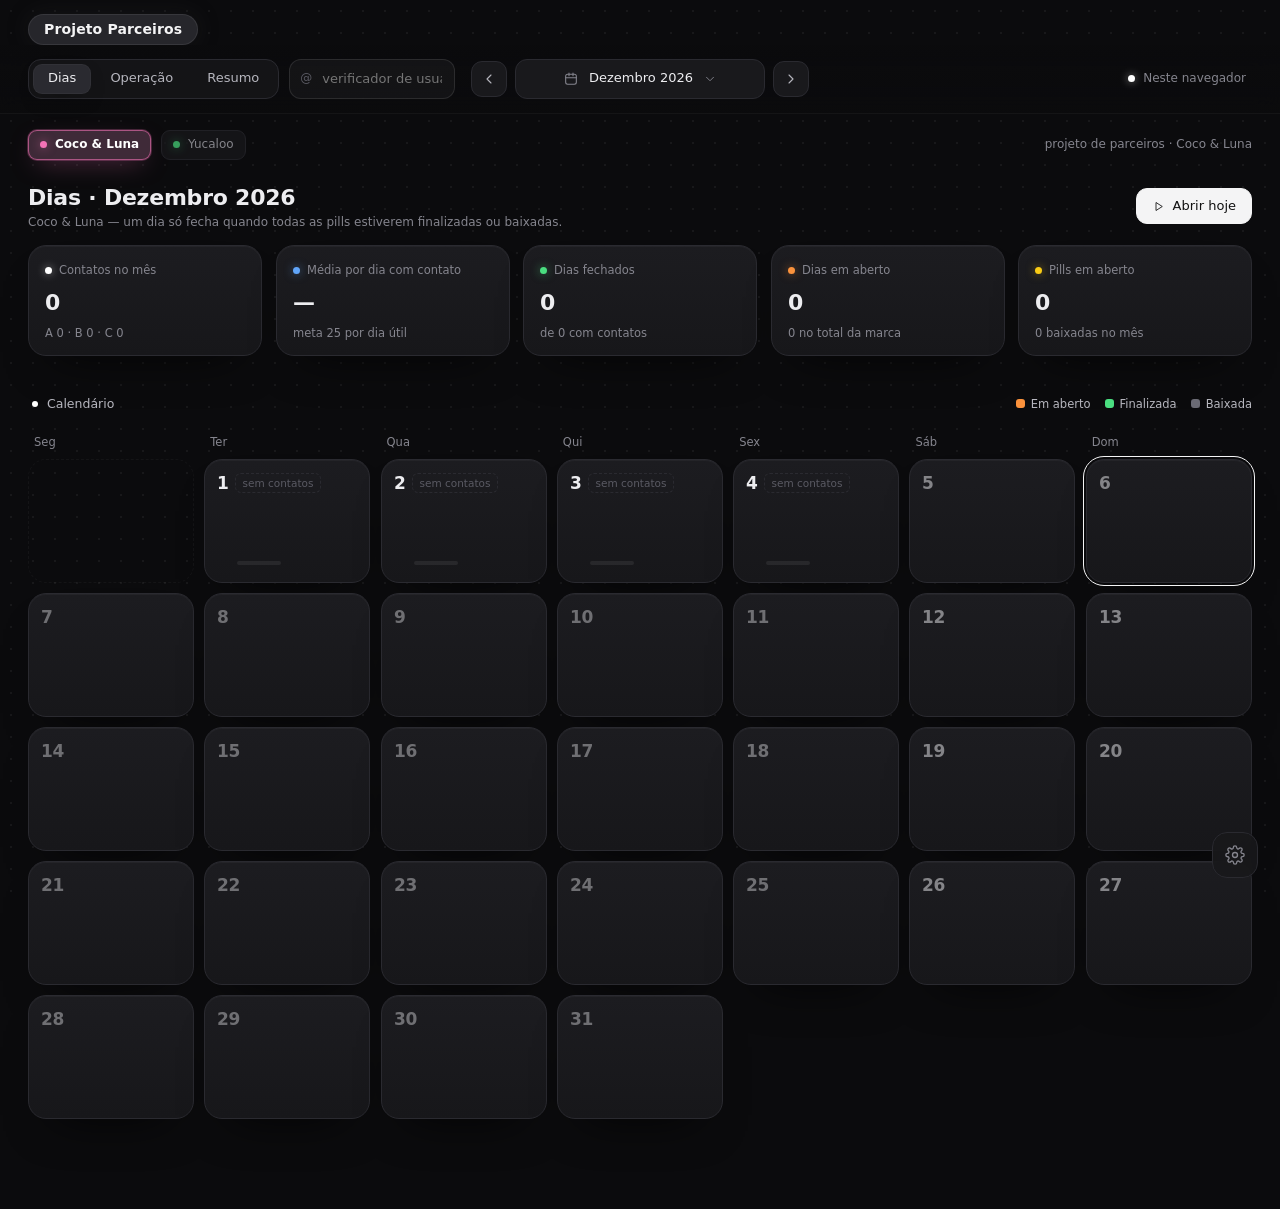
==== commit fb6c2a3a: "Parceiros: B passa a ser conteúdo via marketplace e C o review (dados migrados) Co-Authored-By: Clau" ====
--- a/parceiros/index.html
+++ b/parceiros/index.html
@@ -723,20 +723,22 @@
   }
 };
 /* C = produto por conteúdo via marketplace: parceiro compra no canal, recebe reembolso e entrega o conteúdo (collab) */
-FLOW.C = { tag: 'C', name: 'Conteúdo · via marketplace', short: 'Marketplace',
-  steps: [FLOW.B.steps[0], { ...FLOW.B.steps[1], d: 'Parceiro aceitou e definiu em qual canal vai comprar.' }, FLOW.B.steps[2], FLOW.B.steps[3], FLOW.B.steps[4], FLOW.A.steps[4]] };
+/* letras: A e B são conteúdo (lado a lado), C é review */
+FLOW.C = { ...FLOW.B, tag: 'C' };
+FLOW.B = { tag: 'B', name: 'Conteúdo · via marketplace', short: 'Marketplace',
+  steps: [FLOW.C.steps[0], { ...FLOW.C.steps[1], d: 'Parceiro aceitou e definiu em qual canal vai comprar.' }, FLOW.C.steps[2], FLOW.C.steps[3], FLOW.C.steps[4], FLOW.A.steps[4]] };
 /* selo “Apto para review”: acrescenta a etapa de review no fim das pills de conteúdo (A e C) */
-const REVIEW_STEP = { ...FLOW.B.steps[5], d: 'Avaliação deixada no canal (selo Apto para review).' };
+const REVIEW_STEP = { ...FLOW.C.steps[5], d: 'Avaliação deixada no canal (selo Apto para review).' };
 const MODELS = ['A', 'B', 'C'];
-const MLAB = { A: 'A · Envio direto', B: 'B · Review', C: 'C · Marketplace' };
+const MLAB = { A: 'A · Envio direto', B: 'B · Marketplace', C: 'C · Review' };
 const isBuy = p => p.model !== 'A';
 const metaOf = m => num(state.cfg['meta' + m]);
 const NETWORKS = { instagram: 'Instagram', tiktok: 'TikTok' };
 const CONTENT_TYPES = { ugc: 'UGC', pfp: 'PFP', collab: 'Collab' };
-const COL = { open: '#fb923c', done: '#4ade80', dead: '#6b6b75', A: '#a78bfa', B: '#22d3ee', C: '#f472b6' };
+const COL = { open: '#fb923c', done: '#4ade80', dead: '#6b6b75', A: '#a78bfa', B: '#f472b6', C: '#22d3ee' };
 /* cor que evolui com a etapa: laranja → âmbar → amarelo → lima */
 function stageColor(frac) { const h = 24 + frac * 62; return `hsl(${h.toFixed(0)} 92% ${(58 + frac * 4).toFixed(0)}%)`; }
-const stepsOf = p => (p.reviewOk && p.model !== 'B' ? FLOW[p.model].steps.concat(REVIEW_STEP) : FLOW[p.model].steps);
+const stepsOf = p => (p.reviewOk && p.model !== 'C' ? FLOW[p.model].steps.concat(REVIEW_STEP) : FLOW[p.model].steps);
 const doneSteps = p => stepsOf(p).filter(s => p.steps?.[s.k]).length;
 const curStepIdx = p => Math.min(stepsOf(p).length - 1, doneSteps(p));
 function pillColor(p) { return p.status === 'done' ? COL.done : p.status === 'dead' ? COL.dead : COL.open; }
@@ -759,7 +761,7 @@
 function defaultState() {
   return {
     app: 'caos-parceiros', schema: SCHEMA,
-    cfg: { title: { text: 'Projeto Parceiros', color: '#26262b', size: 14 }, logo: '', logoSize: 74, adminHash: '', metaA: 15, metaB: 10, metaC: 0, workdays: [1, 2, 3, 4, 5], cmvB: true, createdAt: Date.now() },
+    cfg: { title: { text: 'Projeto Parceiros', color: '#26262b', size: 14 }, logo: '', logoSize: 74, adminHash: '', metaA: 15, metaB: 0, metaC: 10, workdays: [1, 2, 3, 4, 5], cmvB: true, createdAt: Date.now() },
     brands: [{ id: 'b_coco', name: 'Coco & Luna', accent: '#f472b6', country: 'BR', order: 0 }, { id: 'b_yuca', name: 'Yucaloo', accent: '#4ade80', country: 'BR', order: 1 }],
     products: [], channels: [...defaultChannels('b_coco'), ...defaultChannels('b_yuca')], operators: [{ id: uid(), name: 'Operador 1', active: true, order: 0 }], partners: []
   };
@@ -1505,7 +1507,7 @@
 
 /* =================== CARD DO PARCEIRO =================== */
 const curP = () => state.partners.find(x => x.id === ui.sel);
-const ATT_STEP = { 'A:conteudo': 'contentPrints', 'B:compra': 'purchasePrints', 'B:reembolso': 'refundProofs', 'B:review': 'reviewPrints', 'C:compra': 'purchasePrints', 'C:reembolso': 'refundProofs', 'C:conteudo': 'contentPrints', 'A:review': 'reviewPrints', 'C:review': 'reviewPrints' };
+const ATT_STEP = { 'A:conteudo': 'contentPrints', 'B:compra': 'purchasePrints', 'B:reembolso': 'refundProofs', 'B:review': 'reviewPrints', 'C:compra': 'purchasePrints', 'C:reembolso': 'refundProofs', 'B:conteudo': 'contentPrints', 'C:conteudo': 'contentPrints', 'A:review': 'reviewPrints', 'C:review': 'reviewPrints' };
 const rvBadge = big => `<span class="rvb ${big ? 'big' : ''}" title="Apto para review">${ic('star', 'width:10px;height:10px')}${big ? 'Apto para review' : 'review'}</span>`;
 function openPartner(id, step) {
   const p = state.partners.find(x => x.id === id); if (!p) return;
@@ -1569,7 +1571,7 @@
 function stepFormHTML(p) {
   const s = stepsOf(p), i = s.findIndex(x => x.k === ui.step), st = s[i], d = doneSteps(p);
   let f = '';
-  const k = st.k, M = k === 'review' ? 'B' : p.model === 'C' ? (k === 'conteudo' ? 'A' : 'B') : p.model;
+  const k = st.k, M = k === 'review' || p.model === 'C' ? 'B' : p.model === 'B' ? (k === 'conteudo' ? 'A' : 'B') : 'A'; /* família de campos: A = envio/conteúdo, B = compra/review */
   if (k === 'contato') f = `${fText(p, 'handle', 'Perfil', { pre: '@' })}
     <div class="field"><span>Rede</span><div class="seg">${Object.entries(NETWORKS).map(([v, l]) => `<button class="pill sm ${p.network === v ? 'on' : ''}" data-act="p-net" data-v="${v}" ${DIS(p)}>${netIc(v)}${l}</button>`).join('')}</div></div>
     ${fText(p, 'name', 'Nome')}${fText(p, 'followers', 'Seguidores', { im: 'numeric', ph: 'Ex.: 12.400' })}
@@ -1604,7 +1606,7 @@
   else if (M === 'B' && k === 'review') f = `<div class="field"><span>Nota do review</span><div class="stars">${[1, 2, 3, 4, 5].map(n => `<button class="${num(p.reviewStars) >= n ? 'on' : ''}" data-act="p-star" data-v="${n}" aria-label="${n} estrelas" ${DIS(p)}>${ic('star')}</button>`).join('')}</div></div>
     ${fDate(p, 'reviewDate', 'Data do review')}${fText(p, 'reviewUrl', 'Link do review', { full: true, ph: 'https://' })}
     ${fAtt(p, 'reviewPrints', 'Print do review', false)}
-    ${p.model === 'B' ? fText(p, 'contentUrl', 'Conteúdo gravado', { full: true, hint: 'opcional', ph: 'https://' }) : ''}`;
+    ${p.model === 'C' ? fText(p, 'contentUrl', 'Conteúdo gravado', { full: true, hint: 'opcional', ph: 'https://' }) : ''}`;
   const ok = !!p.steps?.[k], isNext = i === d && p.status === 'open';
   const lastDone = s.slice().reverse().find(x => p.steps?.[x.k]);
   const missing = isNext && st.req ? st.req(p).filter(Boolean) : [];
@@ -1647,8 +1649,8 @@
       <p>${esc(rsn(r.reasonType, r.reason))}</p><small>${esc(r.by)} · ${tsFull(r.ts)}</small>
       <div class="row" style="gap:6px;margin-top:8px;flex-wrap:wrap">${adm ? `<button class="pill sm white" data-act="req-ok">${ic('check')}Aprovar</button><button class="pill sm" data-act="req-no">Recusar</button>` : `<button class="pill sm ghost" data-act="req-cancel">Cancelar solicitação</button>`}</div></div>` : ''}
     ${p.status === 'dead' ? b('p-revive', 'revive', adm ? 'Restaurar' : 'Pedir restauração', adm ? 'volta a ficar aberta' : 'o admin aprova') : b('p-kill', 'skull', adm ? 'Dar baixa' : 'Solicitar baixa', adm ? 'encerra mantendo o histórico' : 'o admin aprova', 'pa-w')}
-    ${p.model !== 'B' && p.status !== 'dead' ? (adm ? b('p-rv', 'star', p.reviewOk ? 'Tirar selo de review' : 'Marcar apto para review', p.reviewOk ? 'remove a etapa de review' : 'acrescenta a etapa de review', 'pa-rv') : !p.reviewOk ? b('p-rv', 'star', 'Pedir selo de review', 'o admin aprova', 'pa-rv') : '') : ''}
-    ${p.model === 'C' && p.status === 'open' && !p.steps?.compra ? b('p-toA', 'truck', 'Mudar para envio direto', 'não quis comprar antes') : ''}
+    ${p.model !== 'C' && p.status !== 'dead' ? (adm ? b('p-rv', 'star', p.reviewOk ? 'Tirar selo de review' : 'Marcar apto para review', p.reviewOk ? 'remove a etapa de review' : 'acrescenta a etapa de review', 'pa-rv') : !p.reviewOk ? b('p-rv', 'star', 'Pedir selo de review', 'o admin aprova', 'pa-rv') : '') : ''}
+    ${p.model === 'B' && p.status === 'open' && !p.steps?.compra ? b('p-toA', 'truck', 'Mudar para envio direto', 'não quis comprar antes') : ''}
     ${b('p-del', 'trash', adm ? 'Excluir registro' : 'Solicitar exclusão', adm ? 'apaga de vez, com anexos' : 'o admin aprova', 'pa-d')}</div>`;
 }
 const REQ_L = { dead: 'Baixa solicitada', restore: 'Restauração solicitada', delete: 'Exclusão solicitada', review: 'Selo de review solicitado' };
@@ -1837,8 +1839,8 @@
   const cA = costEv.filter(p => p.model === 'A'), cB = costEv.filter(p => p.model === 'B'), cC = costEv.filter(p => p.model === 'C');
   const sum = (l, f) => l.reduce((s, p) => s + f(p), 0);
   const aProd = sum(cA, p => costA(p).prod), aShip = sum(cA, p => costA(p).ship), aLogi = sum(cA, p => costA(p).logi);
-  const bRef = sum(cB, p => costB(p).refund), bBack = sum(cB, p => costB(p).back), bCmv = sum(cB, p => costB(p).cmv);
-  const aDone = doneEv.filter(p => p.model === 'A').length, bDone = doneEv.filter(p => p.model === 'B').length, cDone = doneEv.filter(p => p.model === 'C').length;
+  const bRef = sum(cC, p => costB(p).refund), bBack = sum(cC, p => costB(p).back), bCmv = sum(cC, p => costB(p).cmv); /* review (C) */
+  const aDone = doneEv.filter(p => p.model === 'A').length, bDone = doneEv.filter(p => p.model === 'C').length, cDone = doneEv.filter(p => p.model === 'B').length;
   const buyNet = l => sum(l, p => costB(p).total);
   const dead = C.filter(p => p.status === 'dead');
   const kp = [
@@ -1869,12 +1871,12 @@
       ${models.includes('A') ? `<div class="cat-h"><span class="dot" style="background:${COL.A}"></span>A · Conteúdo via envio direto<span class="ln"></span></div><div class="stat-list">
         <div class="li"><span class="lk">Envios no período</span><span class="num">${fmt.int(cA.length)}</span></div><div class="li"><span class="lk">Produtos enviados</span><span class="num">${fmt.brl(aProd)}</span></div><div class="li"><span class="lk">Fretes</span><span class="num">${fmt.brl(aShip)}</span></div><div class="li"><span class="lk">Logística (preparação e embalagem)</span><span class="num">${fmt.brl(aLogi)}</span></div>
         <div class="li"><span class="lk">Custo médio por envio</span><span class="num">${cA.length ? fmt.brl((aProd + aShip + aLogi) / cA.length) : '—'}</span></div><div class="li"><span class="lk">Custo por conteúdo finalizado</span><span class="num">${aDone ? fmt.brl((aProd + aShip + aLogi) / aDone) : '—'}</span></div></div>` : ''}
-      ${models.includes('B') ? `<div class="cat-h ${models.includes('A') ? 'mt2' : ''}"><span class="dot" style="background:${COL.B}"></span>B · Produto por review<span class="ln"></span></div><div class="stat-list">
+      ${models.includes('B') ? `<div class="cat-h ${models.includes('A') ? 'mt2' : ''}"><span class="dot" style="background:${COL.B}"></span>B · Conteúdo via marketplace<span class="ln"></span></div><div class="stat-list">
+        <div class="li"><span class="lk">Compras no período</span><span class="num">${fmt.int(cB.length)}</span></div><div class="li"><span class="lk">Reembolsos (produto + frete)</span><span class="num">${fmt.brl(sum(cB, p => costB(p).refund))}</span></div><div class="li"><span class="lk">Repasse estimado dos canais</span><span class="num pos">−${fmt.brl(sum(cB, p => costB(p).back))}</span></div>
+        ${state.cfg.cmvB ? `<div class="li"><span class="lk">CMV dos produtos</span><span class="num">${fmt.brl(sum(cB, p => costB(p).cmv))}</span></div>` : ''}<div class="li"><span class="lk">Custo líquido</span><span class="num"><b>${fmt.brl(buyNet(cB))}</b></span></div><div class="li"><span class="lk">Custo por conteúdo finalizado</span><span class="num">${cDone ? fmt.brl(buyNet(cB) / cDone) : '—'}</span></div></div>` : ''}
+      ${models.includes('C') ? `<div class="cat-h ${models.length > 1 ? 'mt2' : ''}"><span class="dot" style="background:${COL.C}"></span>C · Produto por review<span class="ln"></span></div><div class="stat-list">
         <div class="li"><span class="lk">Compras no período</span><span class="num">${fmt.int(cB.length)}</span></div><div class="li"><span class="lk">Reembolsos (produto + frete)</span><span class="num">${fmt.brl(bRef)}</span></div><div class="li"><span class="lk">Repasse estimado dos canais</span><span class="num pos">−${fmt.brl(bBack)}</span></div>
         ${state.cfg.cmvB ? `<div class="li"><span class="lk">CMV dos produtos</span><span class="num">${fmt.brl(bCmv)}</span></div>` : ''}<div class="li"><span class="lk">Custo líquido</span><span class="num"><b>${fmt.brl(bRef - bBack + bCmv)}</b></span></div><div class="li"><span class="lk">Custo por review finalizado</span><span class="num">${bDone ? fmt.brl((bRef - bBack + bCmv) / bDone) : '—'}</span></div></div>` : ''}
-      ${models.includes('C') ? `<div class="cat-h ${models.length > 1 ? 'mt2' : ''}"><span class="dot" style="background:${COL.C}"></span>C · Conteúdo via marketplace<span class="ln"></span></div><div class="stat-list">
-        <div class="li"><span class="lk">Compras no período</span><span class="num">${fmt.int(cC.length)}</span></div><div class="li"><span class="lk">Reembolsos (produto + frete)</span><span class="num">${fmt.brl(sum(cC, p => costB(p).refund))}</span></div><div class="li"><span class="lk">Repasse estimado dos canais</span><span class="num pos">−${fmt.brl(sum(cC, p => costB(p).back))}</span></div>
-        ${state.cfg.cmvB ? `<div class="li"><span class="lk">CMV dos produtos</span><span class="num">${fmt.brl(sum(cC, p => costB(p).cmv))}</span></div>` : ''}<div class="li"><span class="lk">Custo líquido</span><span class="num"><b>${fmt.brl(buyNet(cC))}</b></span></div><div class="li"><span class="lk">Custo por conteúdo finalizado</span><span class="num">${cDone ? fmt.brl(buyNet(cC) / cDone) : '—'}</span></div></div>` : ''}
     </div></div>
   </div>
   <div class="grid g2 mt2 eq">
@@ -1984,8 +1986,8 @@
         <p class="hint mb">Custo padrão de cada envio (separado do frete): preparação, embalagem de envio e outros. Soma sozinho em todo envio do modelo A e fica congelado quando a etapa de envio é concluída.</p>
         <div class="fgrid" style="grid-template-columns:repeat(3,minmax(0,1fr))">${LOGI_K.map(([k, l]) => `<label class="field"><span>${l}</span><div class="affix"><span class="pre">${curSym()}</span><input class="inp r" inputmode="decimal" value="${inVal(b.logi?.[k])}" data-blogi="${k}" placeholder="0,00"></div></label>`).join('')}</div>
         <div class="between mt"><span class="hint">Total por envio</span><b class="num" id="logi-tot">${fmt.brl(brandLogi(b.id))}</b></div></div></div>
-      <div><div class="label"><span class="dot" style="background:${COL.B}"></span>Canais de compra · modelo B <span class="dim" style="display:inline-flex;align-items:center;gap:6px">· ${flagOf(b)} ${esc(b.name)}</span></div><div class="node pad">
-        <p class="hint mb">Cada marca tem os seus canais e custos (produtos e pesos diferentes mudam o custo). Valores em ${COUNTRIES[b.country].cur} — ajuste por canal. Custo B = reembolso (produto + frete) − repasse do canal${cfg.cmvB ? ' + CMV' : ''}. Repasse = valor − comissão − taxa fixa − frete do vendedor.</p>
+      <div><div class="label"><span class="dot" style="background:${COL.B}"></span>Canais de compra · modelos B e C <span class="dim" style="display:inline-flex;align-items:center;gap:6px">· ${flagOf(b)} ${esc(b.name)}</span></div><div class="node pad">
+        <p class="hint mb">Cada marca tem os seus canais e custos (produtos e pesos diferentes mudam o custo). Valores em ${COUNTRIES[b.country].cur} — ajuste por canal. Custo B e C = reembolso (produto + frete) − repasse do canal${cfg.cmvB ? ' + CMV' : ''}. Repasse = valor − comissão − taxa fixa − frete do vendedor.</p>
         <div class="rowline hint rl-ch"><span>Canal</span><span>Comissão</span><span>Taxa fixa</span><span>Frete vendedor</span><span>Ativo</span><span></span></div>
         ${channelsOf(b.id).map(c => `<div class="rowline rl-ch"><input class="inp sm" value="${esc(c.name)}" data-set="channels" data-id="${c.id}" data-k="name">
           <div class="affix s"><input class="inp sm r" inputmode="decimal" value="${inVal(c.feePct)}" data-set="channels" data-id="${c.id}" data-k="feePct" data-n="1"><span class="suf">%</span></div>
@@ -2112,11 +2114,11 @@
   'p-net': a => { const p = curP(); if (!p || p.status === 'dead') return; p.network = a.dataset.v; commit(); refreshCard(); },
   'p-star': a => { const p = curP(); if (!p || p.status === 'dead') return; p.reviewStars = +a.dataset.v; commit(); refreshCard(); },
   'p-today': a => { const p = curP(); if (!p) return; p[a.dataset.v] = today(); commit(); refreshCard(); },
-  'p-rv': () => { const p = curP(); if (!p || p.model === 'B') return;
+  'p-rv': () => { const p = curP(); if (!p || p.model === 'C') return;
     if (!isAdmin()) { if (pendingReq(p)) return toast('Já existe uma solicitação aguardando o admin', 'y'); return openReviewAsk(p); }
     if (!setReviewOk(p, !p.reviewOk, 'admin')) return toast('Desfaça a conclusão do review antes de tirar o selo', 'r');
     commit(); refreshCard(); toast(p.reviewOk ? 'Selo Apto para review ativado' : 'Selo removido', 'g'); },
-  'p-toA': () => { const p = curP(); if (!p || p.model !== 'C' || p.steps?.compra) return;
+  'p-toA': () => { const p = curP(); if (!p || p.model !== 'B' || p.steps?.compra) return;
     p.model = 'A'; logP(p, 'Mudou para A · envio direto (não quis comprar antes)');
     const s = stepsOf(p); ui.step = s[curStepIdx(p)].k; commit(); refreshCard(); toast('Agora é envio direto', 'g'); },
   'p-kill': () => { const p = curP(); if (pendingReq(p)) return toast('Já existe uma solicitação aguardando o admin', 'y'); openKill(p, !isAdmin()); },
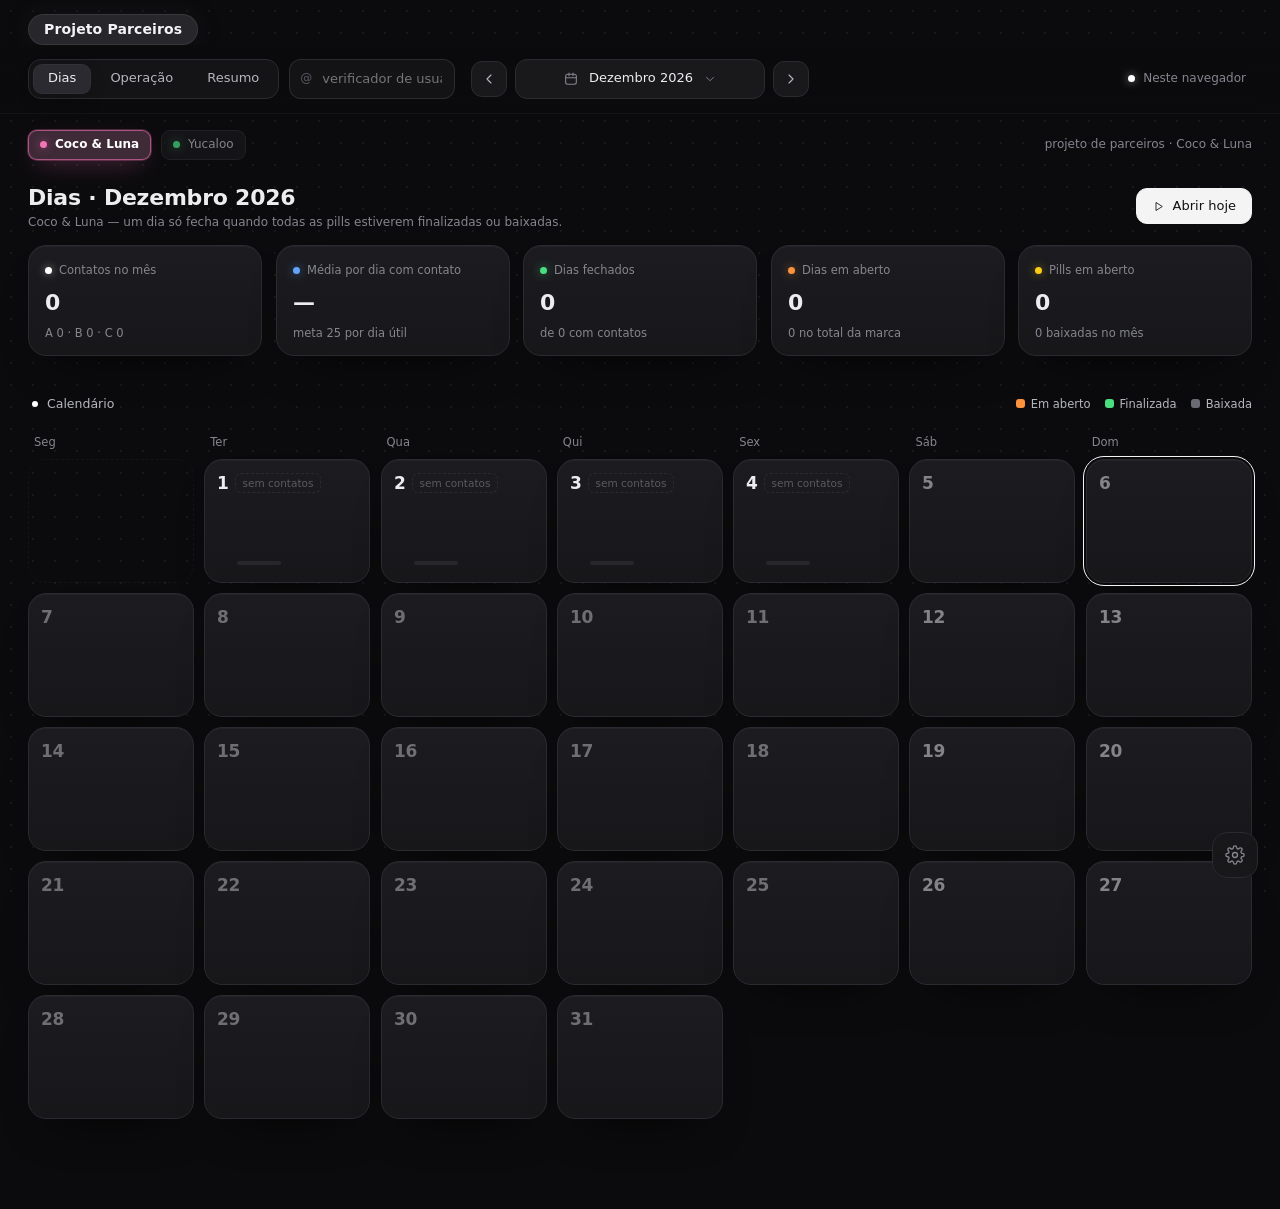
==== commit 34db99d8: "Parceiros lê tarifas e logística dos Ajustes Globais (custo das compras pela tabela do canal, peso n" ====
--- a/parceiros/index.html
+++ b/parceiros/index.html
@@ -417,6 +417,8 @@
 .tpill .tp-b{height:20px;min-width:20px;padding:0 5px;border-radius:999px;display:inline-grid;place-items:center;font-size:10.5px;font-weight:700;font-variant-numeric:tabular-nums;flex:none}
 .tpill .tp-h{overflow:hidden;text-overflow:ellipsis}
 .tpill .tp-rv{display:inline-grid;place-items:center;width:16px;height:16px;border-radius:50%;background:#facc15;color:#1a1500;flex:none;margin-left:-2px}
+.rowline.rl-ch.rl-g{grid-template-columns:minmax(0,1fr) minmax(0,1.7fr) 40px;align-items:center}.rl-g .gname{display:flex;flex-direction:column;font-weight:500}.rl-g .gname small{font-weight:400;color:var(--muted);font-size:11px}.rl-gx{font-size:12px}
+.gro{padding:12px 14px;border-radius:12px;background:var(--well);border:1px solid var(--line)}.glink{display:inline-flex;align-items:center;gap:5px;font-size:12px;color:var(--blue);text-decoration:none}
 .rvb{display:inline-flex;align-items:center;gap:4px;height:18px;padding:0 7px;border-radius:999px;font-size:10.5px;font-weight:600;background:rgba(250,204,21,.12);color:#facc15;border:1px solid rgba(250,204,21,.3);margin-left:6px;white-space:nowrap}
 .rvb.big{height:24px;padding:0 10px;font-size:11.5px;margin-left:0}
 .rvb svg{fill:currentColor}
@@ -540,7 +542,7 @@
 .ell{white-space:nowrap;overflow:hidden;text-overflow:ellipsis;max-width:60%;font-size:12px}
 /* ajustes */
 .set-grid{grid-template-columns:minmax(0,1.35fr) minmax(320px,1fr);align-items:start}
-.rl-prod{grid-template-columns:minmax(0,1fr) 120px 130px 40px 32px}
+.rl-prod{grid-template-columns:minmax(0,1fr) 110px 120px 90px 40px 32px}
 .rl-ch{grid-template-columns:minmax(0,1fr) 92px 112px 112px 40px 32px}
 .rl-ex{grid-column:1/-1;margin-top:-4px}
 .rl-brand{grid-template-columns:14px minmax(0,1fr) 190px 56px 32px}.ctry{display:flex;align-items:center;gap:8px}.ctry .inp{flex:1;min-width:0}.flag{flex:none;border-radius:2px;box-shadow:0 0 0 1px rgba(255,255,255,.12);display:inline-block;vertical-align:middle}.brandbar .pill .flag{margin-right:-1px}
@@ -790,6 +792,130 @@
 }
 let state = defaultState();
 
+/* =================== Ajustes Globais (tarifas e logística por marca e país; só leitura aqui) =================== */
+/* mesmas tabelas e contas do Análise mensal — a fonte é ajustes.meucaos.com */
+const RESEARCHED_AT = '08/10/2026';
+/* Mercado Livre — custo de envio/operacional para MercadoLíderes, reputação verde ou sem reputação (vigente desde 02/03/2026).
+   Abaixo de R$ 79: custo operacional por unidade. A partir de R$ 79: custo do frete grátis pago pelo vendedor. */
+const ML_PRICE_BANDS = [18.99, 48.99, 78.99, 99.99, 119.99, 149.99, 199.99, Infinity];
+const ML_TABLE = [
+  [0.3, [5.65, 6.55, 7.75, 12.35, 14.35, 16.45, 18.45, 20.95]],
+  [0.5, [5.95, 6.65, 7.85, 13.25, 15.45, 17.65, 19.85, 22.55]],
+  [1, [6.05, 6.75, 7.95, 13.85, 16.15, 18.45, 20.75, 23.65]],
+  [1.5, [6.15, 6.85, 8.05, 14.15, 16.45, 18.85, 21.15, 24.65]],
+  [2, [6.25, 6.95, 8.15, 14.45, 16.85, 19.25, 21.65, 24.65]],
+  [3, [6.35, 7.95, 8.55, 15.75, 18.35, 21.05, 23.65, 26.25]],
+  [4, [6.45, 8.15, 8.95, 17.05, 19.85, 22.65, 25.55, 28.35]],
+  [5, [6.55, 8.35, 9.75, 18.45, 21.55, 24.65, 27.75, 30.75]],
+  [6, [6.65, 8.55, 9.95, 25.45, 28.55, 32.65, 35.75, 39.75]],
+  [7, [6.75, 8.75, 10.15, 27.05, 31.05, 36.05, 40.05, 44.05]],
+  [8, [6.85, 8.95, 10.35, 28.85, 33.65, 38.45, 43.25, 48.05]],
+  [9, [6.95, 9.15, 10.55, 29.65, 34.55, 39.55, 44.45, 49.35]],
+  [11, [7.05, 9.55, 10.95, 41.25, 48.05, 54.95, 61.75, 68.65]],
+  [13, [7.15, 9.95, 11.35, 42.15, 49.25, 56.25, 63.25, 70.25]],
+  [15, [7.25, 10.15, 11.55, 45.05, 52.45, 59.95, 67.45, 74.95]],
+  [17, [7.35, 10.35, 11.75, 48.55, 56.05, 63.55, 70.75, 78.65]],
+  [20, [7.45, 10.55, 11.95, 54.75, 63.85, 72.95, 82.05, 91.15]],
+  [25, [7.65, 10.95, 12.15, 64.05, 75.05, 84.75, 95.35, 105.95]],
+  [30, [7.75, 11.15, 12.35, 65.95, 75.45, 85.55, 96.25, 106.95]]
+];
+/* Amazon FBA — tarifa de logística por unidade (tabela vigente desde 01/08/2025). Abaixo de R$ 79: tarifa fixa por faixa de preço. */
+const AMZ_LOW = [[29.99, 5.65], [49.99, 5.85], [78.99, 6.05]];
+const AMZ_PRICE_BANDS = [99.99, 119.99, 149.99, 199.99, Infinity];
+const AMZ_TABLE = [
+  [0.1, [10.05, 12.05, 14.05, 15.05, 15.55]], [0.2, [10.45, 12.45, 14.45, 15.45, 16.05]], [0.3, [10.95, 12.95, 14.95, 15.95, 16.55]],
+  [0.4, [11.45, 13.45, 15.45, 16.95, 17.15]], [0.5, [11.95, 13.95, 15.95, 17.05, 17.85]], [0.75, [12.05, 14.05, 16.05, 18.45, 18.55]],
+  [1, [12.45, 14.45, 16.45, 19.05, 19.25]], [1.5, [12.95, 14.95, 16.95, 19.45, 20.35]], [2, [13.05, 15.05, 17.05, 19.95, 21.35]],
+  [3, [14.05, 16.05, 18.05, 20.05, 22.35]], [4, [15.05, 17.05, 19.05, 21.95, 23.35]], [5, [16.05, 18.05, 20.05, 22.95, 24.35]],
+  [6, [24.05, 27.05, 29.05, 30.05, 30.35]], [7, [25.05, 28.05, 30.05, 31.05, 33.35]], [8, [26.05, 29.05, 31.05, 32.05, 35.35]],
+  [9, [27.05, 30.05, 32.05, 33.05, 37.35]], [10, [35.05, 40.05, 46.05, 51.05, 51.35]]
+];
+const AMZ_EXTRA_KG = [3.05, 3.05, 3.05, 3.50, 3.50];
+const FULL_SIZES = { P: 'Pequeno · até 12×15×25 cm', M: 'Médio · até 28×36×51 cm', G: 'Grande · até 60×60×70 cm', XG: 'Extragrande' };
+
+function bandIdx(bands, p) { const i = bands.findIndex(b => p <= b + 1e-9); return i < 0 ? bands.length - 1 : i; }
+function mlTableCost(price, kg, tbl) {
+  let i = ML_TABLE.findIndex(([w]) => kg <= w + 1e-9); if (i < 0) i = ML_TABLE.length - 1; const ci = bandIdx(ML_PRICE_BANDS, price);
+  const own = Array.isArray(tbl) && Array.isArray(tbl[i]) ? tbl[i][ci] : null;
+  return own != null && own !== '' && isFinite(own) ? num(own) : ML_TABLE[i][1][ci];
+}
+const ovr = (o, d) => (o != null && o !== '' && isFinite(o) ? num(o) : d);
+function amzFbaFee(price, kg, ov) {
+  ov = ov || {};
+  if (price < 79) { let k = AMZ_LOW.findIndex(([p]) => price <= p); if (k < 0) k = AMZ_LOW.length - 1; return ovr(ov.low?.[k], AMZ_LOW[k][1]); }
+  const i = bandIdx(AMZ_PRICE_BANDS, price), cell = r => ovr(ov.tbl?.[r]?.[i], AMZ_TABLE[r][1][i]);
+  if (kg <= 10) { let r = AMZ_TABLE.findIndex(([w]) => kg <= w + 1e-9); if (r < 0) r = AMZ_TABLE.length - 1; return cell(r); }
+  return cell(AMZ_TABLE.length - 1) + Math.ceil(kg - 10) * ovr(ov.extra?.[i], AMZ_EXTRA_KG[i]);
+}
+/* tarifa fixa legada do ML (envio próprio / Flex): até R$ 12,50 = 50% do preço */
+function mlLegacyFixed(price, cfg) {
+  if (price >= 79) return 0;
+  if (price < 12.5) return price * 0.5;
+  if (price < 29) return num(cfg.legacy1); if (price < 50) return num(cfg.legacy2); return num(cfg.legacy3);
+}
+const SHOPEE_MAX = [79.99, 99.99, 199.99, 499.99, Infinity];
+function defaultChannelCfg() {
+  return {
+    shopify: { txPct: 2, pixFee: 0.99, cardNow: 4.98, card14: 4.49, card30: 3.99, payDays: 0, fixedMonth: 0, notes: '' },
+    amazon: { refPct: 12, refMin: 2, parcelPct: 1.5, storageM3: 75, storageM3Big: 37.5, payDays: 16, fixedMonth: 19, notes: '' },
+    tiktok: { lowPct: 10, lowFix: 4, highPct: 6, highFix: 6, threshold: 50, sfpPct: 6, sfpCap: 50, payDays: 10, fixedMonth: 0, notes: '' },
+    ml: { classic: 12, premium: 17, legacy1: 6.25, legacy2: 6.50, legacy3: 6.75, payDays: 11, fixedMonth: 0, notes: '' },
+    mlfull: { classic: 12, premium: 17, stP: 0.007, stM: 0.015, stG: 0.050, stXG: 0.107, payDays: 10, fixedMonth: 0, notes: '' },
+    shopee: { p1: 20, f1: 4, p2: 14, f2: 16, p3: 14, f3: 20, p4: 14, f4: 26, p5: 14, f5: 28, destPct: 2.5, payDays: 15, fixedMonth: 0, notes: '' }
+  };
+}
+
+const CH_OPT_DEF = { ml: { listing: 'premium', logi: 'me' }, mlfull: { listing: 'premium' }, tiktok: { sfp: true }, amazon: { parcel: true } };
+const EST = {
+  mlCom: (L, c, o) => L.reduce((s, z) => s + z.r * num(o.listing === 'classic' ? c.classic : c.premium) / 100, 0),
+  mlShip: (L, c, o, all) => L.reduce((s, z) => s + z.u * mlTableCost(z.price, z.kg, all?.ml?.ship), 0),
+  shpCom: (L, c) => L.reduce((s, z) => { const i = SHOPEE_MAX.findIndex(m => z.price <= m + 1e-9) + 1; return s + z.r * num(c['p' + i]) / 100; }, 0),
+  shpFix: (L, c) => L.reduce((s, z) => { const i = SHOPEE_MAX.findIndex(m => z.price <= m + 1e-9) + 1; return s + z.u * num(c['f' + i]); }, 0),
+  amzRef: (L, c) => L.reduce((s, z) => s + Math.max(num(c.refMin) * z.u, z.r * num(c.refPct) / 100), 0),
+  amzParc: (L, c, o) => (o.parcel ? L.reduce((s, z) => s + (z.price >= 40 ? z.r * num(c.parcelPct) / 100 : 0), 0) : 0),
+  amzFba: (L, c) => L.reduce((s, z) => s + z.u * amzFbaFee(z.price, z.kg + 0.02, c.fba), 0),
+  ttCom: (L, c) => L.reduce((s, z) => s + z.r * num(z.price < num(c.threshold) ? c.lowPct : c.highPct) / 100, 0),
+  ttFix: (L, c) => L.reduce((s, z) => s + z.u * num(z.price < num(c.threshold) ? c.lowFix : c.highFix), 0),
+  ttSfp: (L, c, o) => (o.sfp ? L.reduce((s, z) => s + z.u * Math.min(num(c.sfpCap), z.price * num(c.sfpPct) / 100), 0) : 0),
+  shopTx: (L, c) => L.reduce((s, z) => s + z.r * num(c.txPct) / 100, 0)
+};
+/* o que entra em "tarifas" e o que entra em "envio / operacional" em cada canal */
+const TPL_FEE = { ml: [['mlCom'], ['mlShip']], mlfull: [['mlCom'], ['mlShip']], shopee: [['shpCom', 'shpFix'], []], amazon: [['amzRef', 'amzParc'], ['amzFba']], tiktok: [['ttCom', 'ttFix', 'ttSfp'], []], shopify: [['shopTx'], []] };
+const TPL_NAME = { ml: 'Mercado Livre', mlfull: 'Mercado Livre Full', shopee: 'Shopee', amazon: 'Amazon FBA', tiktok: 'TikTok Shop', shopify: 'Shopify' };
+let GLOBAL = null;
+const normName = x => String(x || '').toLowerCase().replace(/™|®/g, '').replace(/\band\b|&/g, '').replace(/[^a-z0-9]/g, '');
+const G = () => (GLOBAL && GLOBAL.country === PAIS[store.board].c ? GLOBAL : null);
+function gBrand(brandId) { const g = G(); if (!g) return null; const n = normName(brandById(brandId)?.name); return (g.brands || []).find(x => [x.name, ...(x.aliases || [])].some(a => normName(a) === n)) || null; }
+function gVer(brandId, date) {
+  const b = gBrand(brandId); if (!b) return null;
+  const vs = ((G().tar[b.id] || {}).versions || []).slice().sort((x, y) => (x.from < y.from ? -1 : 1)); if (!vs.length) return null;
+  const d = date || today(); let v = vs[0]; for (const x of vs) if (x.from <= d) v = x; return v;
+}
+const tplOf = ch => { if (!ch || PAIS[store.board].c !== 'BR') return null; const n = String(ch.name || '').toLowerCase(); return /full/.test(n) ? 'mlfull' : /mercado/.test(n) ? 'ml' : /shopee/.test(n) ? 'shopee' : /amazon/.test(n) ? 'amazon' : /tiktok/.test(n) ? 'tiktok' : /shopify/.test(n) ? 'shopify' : null; };
+const usCh = (v, ch) => (v && ch ? ((v.rates || {}).custom || []).find(x => normName(x.name) === normName(ch.name)) || null : null);
+const prodKgOf = id => num(productById(id)?.weightKg);
+/* tarifas do canal numa venda: { fee, ship, src } — src 'global' (Ajustes Globais) ou 'manual' (campos antigos do canal) */
+function chanFees(brandId, channelId, val, qty, productId, date) {
+  const ch = channelById(channelId), v = gVer(brandId, date), u = Math.max(1, num(qty) || 1);
+  if (v && ch) {
+    const c = usCh(v, ch);
+    if (c) return { fee: val * num(c.feePct) / 100 + num(c.fixedFee) * u, ship: num(c.shipUnit) * u, src: 'global', from: v.from, label: c.name };
+    const t = tplOf(ch);
+    if (t && v.rates && v.rates[t]) {
+      const L = val > 0 ? [{ u, r: val, price: val / u, kg: prodKgOf(productId) || 0.5 }] : [], o = CH_OPT_DEF[t] || {}, r = v.rates[t];
+      const sum = ks => ks.reduce((s2, k) => s2 + num(EST[k](L, r, o, v.rates)), 0);
+      return { fee: sum(TPL_FEE[t][0]), ship: sum(TPL_FEE[t][1]), src: 'global', from: v.from, label: TPL_NAME[t], noKg: !prodKgOf(productId) };
+    }
+  }
+  const m = ch || { feePct: 0, fixedFee: 0, sellerShip: 0 };
+  return { fee: val * num(m.feePct) / 100 + num(m.fixedFee), ship: num(m.sellerShip), src: 'manual' };
+}
+async function loadGlobal() {
+  if (!isApi()) return; const b = store.board;
+  try { const r = await fetch('/api/ajustes', { credentials: 'same-origin', headers: { 'x-board': b } }); if (!r.ok) return; const d = await r.json(); if (b !== store.board) return; GLOBAL = d; } catch (e) { return; }
+  if (!$('.scrim') && !/INPUT|TEXTAREA|SELECT/.test(document.activeElement?.tagName || '')) softRender();
+}
+
 /* =================== custos =================== */
 const brandById = id => state.brands.find(b => b.id === id);
 const productById = id => state.products.find(p => p.id === id);
@@ -804,19 +930,19 @@
 const prodNames = p => [productById(p.productId)?.name, ...extrasOf(p).map(x => productById(x.productId)?.name)].filter(Boolean);
 /* logística por envio (modelo A): preparação + embalagem de envio + outros, padrão da marca; congelada no envio */
 const LOGI_K = [['prep', 'Preparação'], ['pack', 'Embalagem de envio'], ['other', 'Outros']];
-const brandLogi = id => { const L = brandById(id)?.logi || {}; return LOGI_K.reduce((s, [k]) => s + num(L[k]), 0); };
+const gLogi = id => { const v = gVer(id); if (!v || !(v.logi || []).length) return null; return v.logi.find(x => x.id === v.logiDefault) || v.logi[0]; };
+const brandLogi = id => { const g = gLogi(id); if (g) return num(g.man) + num(g.emb) + num(g.out); const L = brandById(id)?.logi || {}; return LOGI_K.reduce((s, [k]) => s + num(L[k]), 0); };
 const logiOf = p => (has(p.logiCost) ? num(p.logiCost) : brandLogi(p.brandId));
 function costA(p) {
   const qty = Math.max(1, num(p.qty) || 1), prod = unitCostOf(p) * qty + extrasCost(p), ship = num(p.shipCost), logi = logiOf(p);
   return { prod, ship, logi, total: prod + ship + logi, real: !!p.steps?.envio };
 }
 function costB(p) {
-  const ch = channelById(p.channelId) || { feePct: 0, fixedFee: 0, sellerShip: 0 };
   const val = num(p.orderValue), refund = refundOf(p);
-  const fee = val * num(ch.feePct) / 100 + num(ch.fixedFee), sellerShip = num(ch.sellerShip);
+  const cf = chanFees(p.brandId, p.channelId, val, p.qty, p.productId, p.orderDate), fee = cf.fee, sellerShip = cf.ship;
   const back = Math.max(0, val - fee - sellerShip);
   const cmv = state.cfg.cmvB ? unitCostOf(p) + extrasCost(p) : 0;
-  return { refund, fee, sellerShip, back, cmv, total: refund - back + cmv, real: !!p.steps?.compra };
+  return { refund, fee, sellerShip, back, cmv, total: refund - back + cmv, real: !!p.steps?.compra, src: cf.src, from: cf.from, noKg: cf.noKg };
 }
 const costOf = p => (isBuy(p) ? costB(p) : costA(p));
 /* data em que o custo acontece: envio (A) ou compra (B) */
@@ -911,6 +1037,7 @@
   if (docs['cfg/app']) { state = fromDocs(docs); store.sent = Object.fromEntries(Object.entries(toDocs(state)).map(([p, b]) => [p, JSON.stringify(b)])); store.dirty = false; }
   else { state = defaultState(); store.sent = {}; store.dirty = true; setTimeout(flush, 300); }
   if (!store.poll) store.poll = setInterval(apiPoll, 12000);
+  if (!GLOBAL) setTimeout(loadGlobal, 0);
   return true;
 }
 function rememberBoard(b) { try { localStorage.setItem('prt:board', b); } catch (e) {} document.cookie = 'prt_b=' + b + '; Path=/; Secure; SameSite=Lax; Max-Age=31536000'; const u = new URL(location.href); u.searchParams.set('pais', b); history.replaceState(null, '', u); }
@@ -926,7 +1053,7 @@
     (ui.brandBy ||= {})[store.board] = ui.brand;
     store.board = b; store.role = s.data.role; store.name = s.data.name || ''; rememberBoard(b);
     if (!(await apiLoad())) { toast(`Não foi possível abrir ${PAIS[b].name}`, 'r'); return; }
-    ui.brand = ui.brandBy[b] || null; hcVal = ''; hcOpen = false;
+    ui.brand = ui.brandBy[b] || null; hcVal = ''; hcOpen = false; GLOBAL = null;
     if (ui.view === 'set' && !isAdmin()) ui.view = 'days';
     render();
   } finally { store.switching = false; }
@@ -1628,7 +1755,7 @@
     : `<div class="li"><span class="lk">Reembolso pago</span><span class="num">${fmt.brl(c.refund)}</span></div>
        <div class="li"><span class="lk">Repasse do canal<small class="hint" style="display:block">${esc(channelById(p.channelId)?.name || 'sem canal definido')}</small></span><span class="num pos">−${fmt.brl(c.back)}</span></div>
        ${state.cfg.cmvB ? `<div class="li"><span class="lk">CMV do produto</span><span class="num">${fmt.brl(c.cmv)}</span></div>` : ''}
-       <div class="hint" style="padding:4px 2px 0">Repasse = valor − comissão − taxa fixa − frete do vendedor (${fmt.brl(c.fee + c.sellerShip)} em taxas)</div>`;
+       <div class="hint" style="padding:4px 2px 0">Repasse = valor − tarifas do canal (${fmt.brl(c.fee)}) − envio/operacional (${fmt.brl(c.sellerShip)})${c.src === 'global' ? ` · pelos <a href="https://ajustes.meucaos.com" target="_blank" rel="noopener">Ajustes Globais</a>, vigência desde ${fmtDY(c.from)}${c.noKg ? ' · produto sem peso cadastrado (usando 0,5 kg)' : ''}` : ''}</div>`;
   return `<div class="side-b">
       <div class="between"><span class="hint">Status</span><span class="spill st-${p.status}">${p.status === 'done' ? 'Finalizada' : p.status === 'dead' ? 'Baixada' : 'Em aberto'}</span></div>
       <div class="segp">${s.map((x, i) => `<i style="background:${p.steps?.[x.k] ? (p.status === 'dead' ? COL.dead : stageColor(i / (s.length - 1))) : 'rgba(255,255,255,.06)'}"></i>`).join('')}</div>
@@ -1977,24 +2104,27 @@
     <div class="grid">
       <div><div class="label"><span class="dot"></span>Produtos · ${esc(b.name)}</div><div class="node pad">
         <p class="hint mb">Custo unitário do produto (fabricação + embalagem). No envio (A) ou na compra (B) o custo fica congelado na parceria.</p>
-        ${prods.length ? `<div class="rowline hint rl-prod"><span>Produto</span><span>SKU</span><span>Custo</span><span>Ativo</span><span></span></div>` : ''}
+        ${prods.length ? `<div class="rowline hint rl-prod"><span>Produto</span><span>SKU</span><span>Custo</span><span>Peso</span><span>Ativo</span><span></span></div>` : ''}
         ${prods.map(p => `<div class="rowline rl-prod"><input class="inp sm" value="${esc(p.name)}" data-set="products" data-id="${p.id}" data-k="name" placeholder="Nome do produto"><input class="inp sm" value="${esc(p.sku || '')}" data-set="products" data-id="${p.id}" data-k="sku" placeholder="SKU">
           <div class="affix"><span class="pre">${curSym()}</span><input class="inp sm r" inputmode="decimal" value="${inVal(p.cost)}" data-set="products" data-id="${p.id}" data-k="cost" data-n="1" placeholder="0,00"></div>
+          <div class="affix s"><input class="inp sm r" inputmode="decimal" value="${inVal(p.weightKg)}" data-set="products" data-id="${p.id}" data-k="weightKg" data-n="1" placeholder="0,0" title="Peso (maior entre o real e o cubado) — usado nas tabelas de frete"><span class="suf">kg</span></div>
           ${sw(p.active !== false, 'set-active', `data-set="products" data-id="${p.id}"`)}<button class="pill sm icon ghost" data-act="set-del" data-set="products" data-id="${p.id}" ${used.prod(p.id) ? 'disabled title="Produto com parcerias — desative em vez de excluir"' : ''} aria-label="Excluir">${ic('trash')}</button></div>`).join('')}
         <button class="addrow" data-act="set-add" data-set="products">${ic('plus')}Adicionar produto</button></div></div>
       <div><div class="label"><span class="dot" style="background:${COL.A}"></span>Logística por envio · modelo A <span class="dim">· ${esc(b.name)}</span></div><div class="node pad">
-        <p class="hint mb">Custo padrão de cada envio (separado do frete): preparação, embalagem de envio e outros. Soma sozinho em todo envio do modelo A e fica congelado quando a etapa de envio é concluída.</p>
-        <div class="fgrid" style="grid-template-columns:repeat(3,minmax(0,1fr))">${LOGI_K.map(([k, l]) => `<label class="field"><span>${l}</span><div class="affix"><span class="pre">${curSym()}</span><input class="inp r" inputmode="decimal" value="${inVal(b.logi?.[k])}" data-blogi="${k}" placeholder="0,00"></div></label>`).join('')}</div>
+        <p class="hint mb">${gLogi(b.id) ? 'Perfil marcado com estrela nos Ajustes Globais (só leitura aqui).' : ''} Custo padrão de cada envio (separado do frete): preparação, embalagem de envio e outros. Soma sozinho em todo envio do modelo A e fica congelado quando a etapa de envio é concluída.</p>
+        ${gLogi(b.id) ? (g => `<div class="gro"><div class="between"><b>${esc(g.name)}</b><a class="glink" href="https://ajustes.meucaos.com" target="_blank" rel="noopener">${ic('link', 'width:12px;height:12px')}Ajustes Globais</a></div><div class="stat-list mt">${[['man', 'Preparação / manuseio'], ['emb', 'Embalagem de envio'], ['out', 'Saída / outros']].map(([k, l]) => `<div class="li"><span class="lk">${l}</span><span class="num">${fmt.brl(g[k])}</span></div>`).join('')}</div></div>`)(gLogi(b.id)) : `<div class="fgrid" style="grid-template-columns:repeat(3,minmax(0,1fr))">${LOGI_K.map(([k, l]) => `<label class="field"><span>${l}</span><div class="affix"><span class="pre">${curSym()}</span><input class="inp r" inputmode="decimal" value="${inVal(b.logi?.[k])}" data-blogi="${k}" placeholder="0,00"></div></label>`).join('')}</div>`}
         <div class="between mt"><span class="hint">Total por envio</span><b class="num" id="logi-tot">${fmt.brl(brandLogi(b.id))}</b></div></div></div>
       <div><div class="label"><span class="dot" style="background:${COL.B}"></span>Canais de compra · modelos B e C <span class="dim" style="display:inline-flex;align-items:center;gap:6px">· ${flagOf(b)} ${esc(b.name)}</span></div><div class="node pad">
-        <p class="hint mb">Cada marca tem os seus canais e custos (produtos e pesos diferentes mudam o custo). Valores em ${COUNTRIES[b.country].cur} — ajuste por canal. Custo B e C = reembolso (produto + frete) − repasse do canal${cfg.cmvB ? ' + CMV' : ''}. Repasse = valor − comissão − taxa fixa − frete do vendedor.</p>
-        <div class="rowline hint rl-ch"><span>Canal</span><span>Comissão</span><span>Taxa fixa</span><span>Frete vendedor</span><span>Ativo</span><span></span></div>
-        ${channelsOf(b.id).map(c => `<div class="rowline rl-ch"><input class="inp sm" value="${esc(c.name)}" data-set="channels" data-id="${c.id}" data-k="name">
+        <p class="hint mb">Cada marca tem os seus canais e custos (produtos e pesos diferentes mudam o custo). Valores em ${COUNTRIES[b.country].cur}. Custo B e C = reembolso (produto + frete) − repasse do canal${cfg.cmvB ? ' + CMV' : ''}. Repasse = valor − tarifas do canal − envio/operacional. ${G() ? 'As tarifas vêm dos <a href="https://ajustes.meucaos.com" target="_blank" rel="noopener">Ajustes Globais</a> (só leitura aqui), na vigência da data da compra.' : ''}</p>
+        ${channelsOf(b.id).some(c => { const v = gVer(b.id); return !(v && (usCh(v, c) || (tplOf(c) && v.rates?.[tplOf(c)]))); }) ? `<div class="rowline hint rl-ch"><span>Canal</span><span>Comissão</span><span>Taxa fixa</span><span>Frete vendedor</span><span>Ativo</span><span></span></div>` : ''}
+        ${channelsOf(b.id).map(c => { const v = gVer(b.id), gl = v && (usCh(v, c) || (tplOf(c) && v.rates?.[tplOf(c)])); if (gl) { const pr = productOpts({ brandId: b.id })[0], pid = pr && pr[0], f = chanFees(b.id, c.id, ex, 1, pid); return `<div class="rowline rl-ch rl-g"><span class="gname">${esc(c.name)}<small>${esc(f.label || '')} · Ajustes Globais desde ${fmtDY(f.from)}</small></span>
+          <span class="hint rl-gx">Venda de ${fmt.brl(ex)}${pid ? ` de ${esc(productById(pid)?.name || '')}` : ''} → tarifas ${fmt.brl(f.fee)} · envio ${fmt.brl(f.ship)} · repasse <b>${fmt.brl(Math.max(0, ex - f.fee - f.ship))}</b></span>
+          ${sw(c.active !== false, 'set-active', `data-set="channels" data-id="${c.id}"`)}</div>`; } return `<div class="rowline rl-ch"><input class="inp sm" value="${esc(c.name)}" data-set="channels" data-id="${c.id}" data-k="name">
           <div class="affix s"><input class="inp sm r" inputmode="decimal" value="${inVal(c.feePct)}" data-set="channels" data-id="${c.id}" data-k="feePct" data-n="1"><span class="suf">%</span></div>
           <div class="affix"><span class="pre">${curSym()}</span><input class="inp sm r" inputmode="decimal" value="${inVal(c.fixedFee)}" data-set="channels" data-id="${c.id}" data-k="fixedFee" data-n="1"></div>
           <div class="affix"><span class="pre">${curSym()}</span><input class="inp sm r" inputmode="decimal" value="${inVal(c.sellerShip)}" data-set="channels" data-id="${c.id}" data-k="sellerShip" data-n="1"></div>
           ${sw(c.active !== false, 'set-active', `data-set="channels" data-id="${c.id}"`)}<button class="pill sm icon ghost" data-act="set-del" data-set="channels" data-id="${c.id}" ${used.ch(c.id) ? 'disabled title="Canal com parcerias — desative em vez de excluir"' : ''} aria-label="Excluir">${ic('trash')}</button>
-          <span class="hint rl-ex">Venda de ${fmt.brl(ex)} → repasse ${fmt.brl(Math.max(0, ex - ex * num(c.feePct) / 100 - num(c.fixedFee) - num(c.sellerShip)))}</span></div>`).join('')}
+          <span class="hint rl-ex">Venda de ${fmt.brl(ex)} → repasse ${fmt.brl(Math.max(0, ex - ex * num(c.feePct) / 100 - num(c.fixedFee) - num(c.sellerShip)))}</span></div>`; }).join('')}
         <button class="addrow" data-act="set-add" data-set="channels">${ic('plus')}Adicionar canal</button></div></div>
       <div><div class="label"><span class="dot"></span>Metas e regras</div><div class="node pad">
         <div class="fgrid"><label class="field"><span>Meta diária · A (contatos)</span><input class="inp r" inputmode="numeric" value="${cfg.metaA}" data-cfg="metaA" data-n="1"></label><label class="field"><span>Meta diária · B (contatos)</span><input class="inp r" inputmode="numeric" value="${cfg.metaB}" data-cfg="metaB" data-n="1"></label><label class="field"><span>Meta diária · C (contatos)</span><input class="inp r" inputmode="numeric" value="${cfg.metaC ?? ''}" data-cfg="metaC" data-n="1"></label></div>
